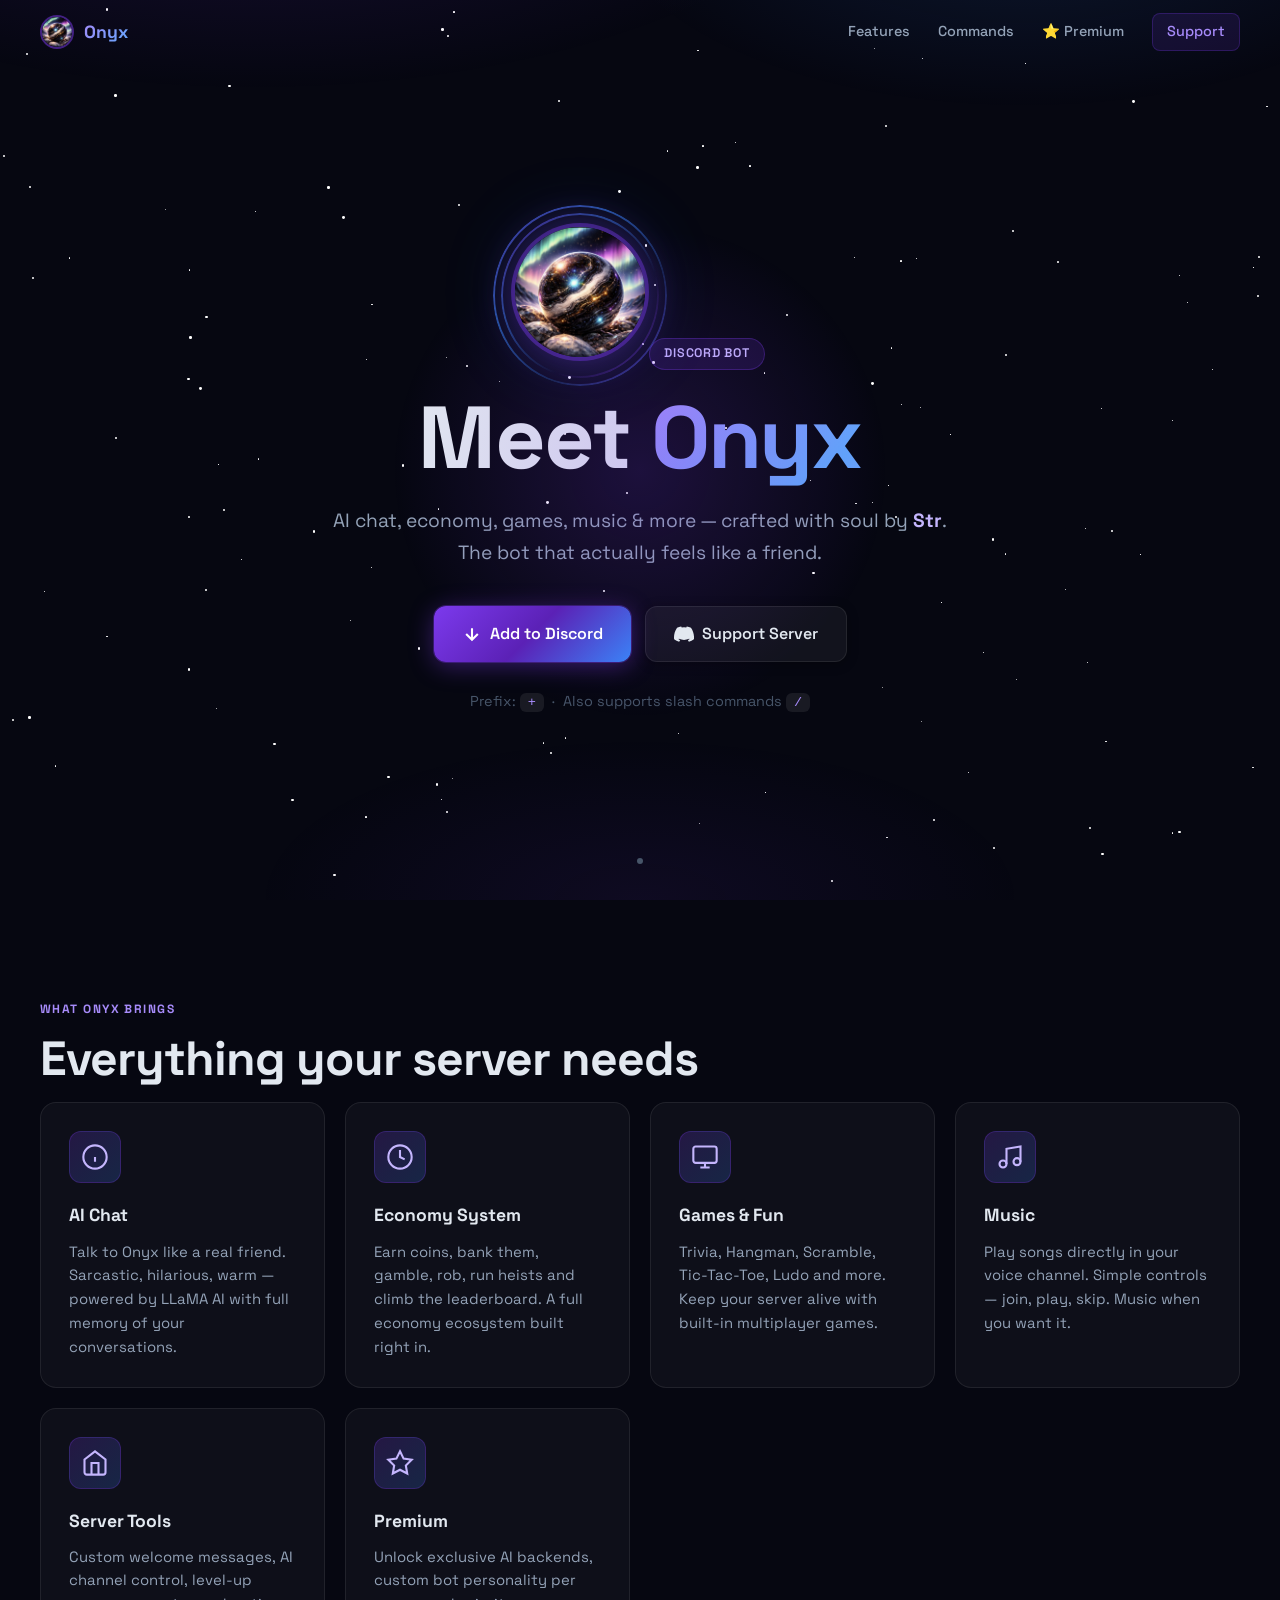
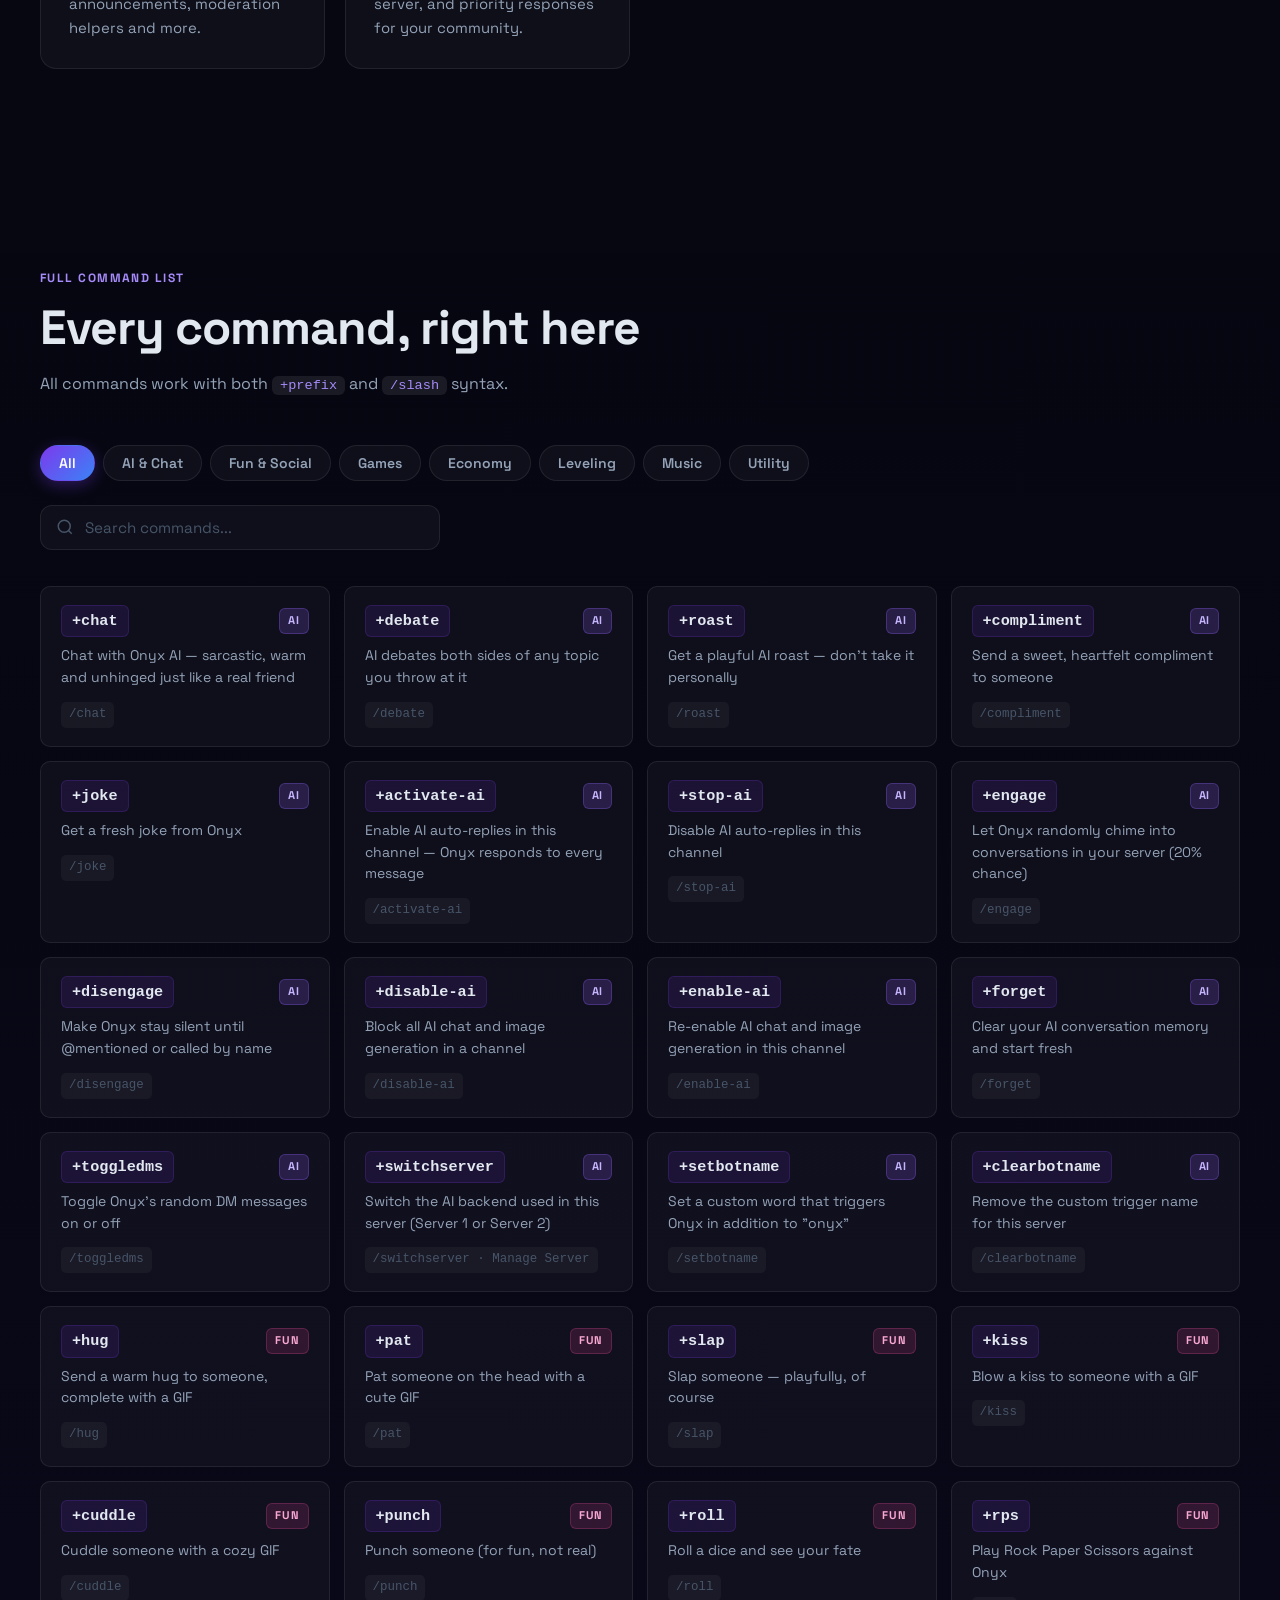
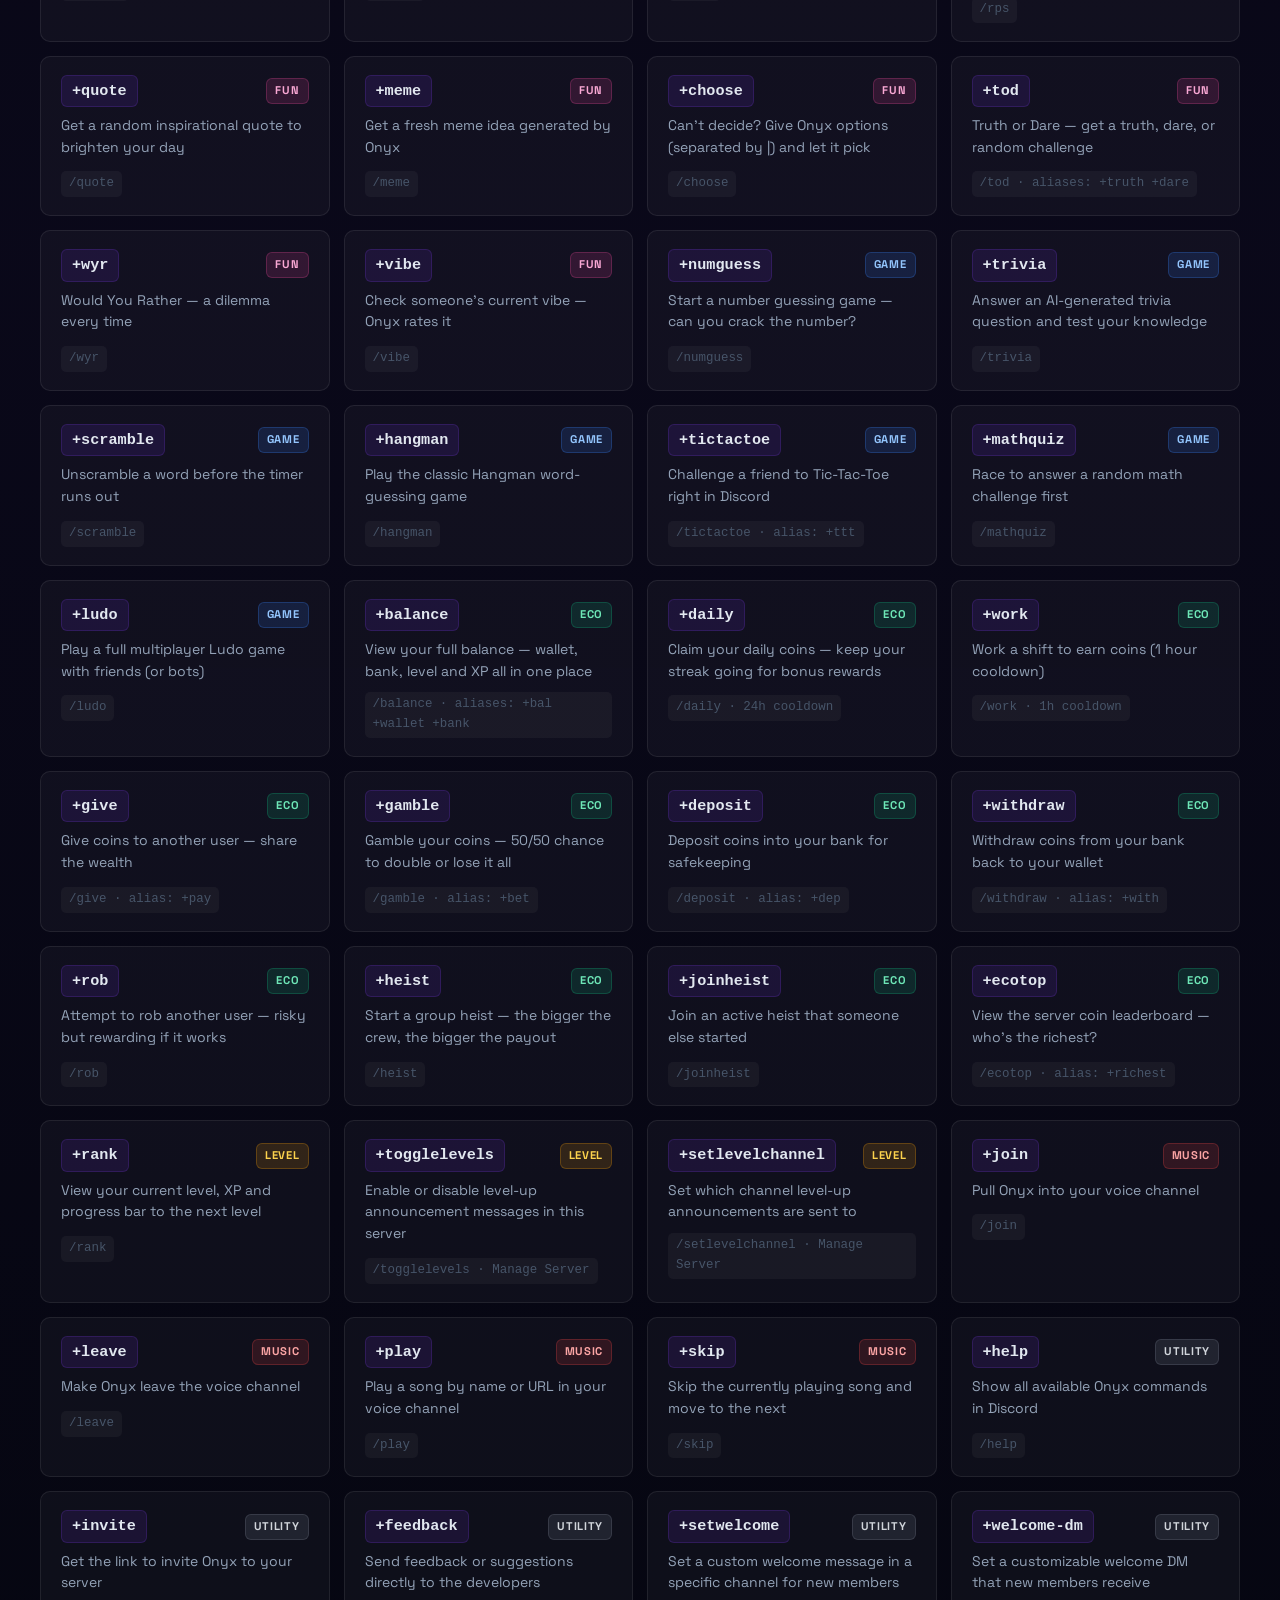
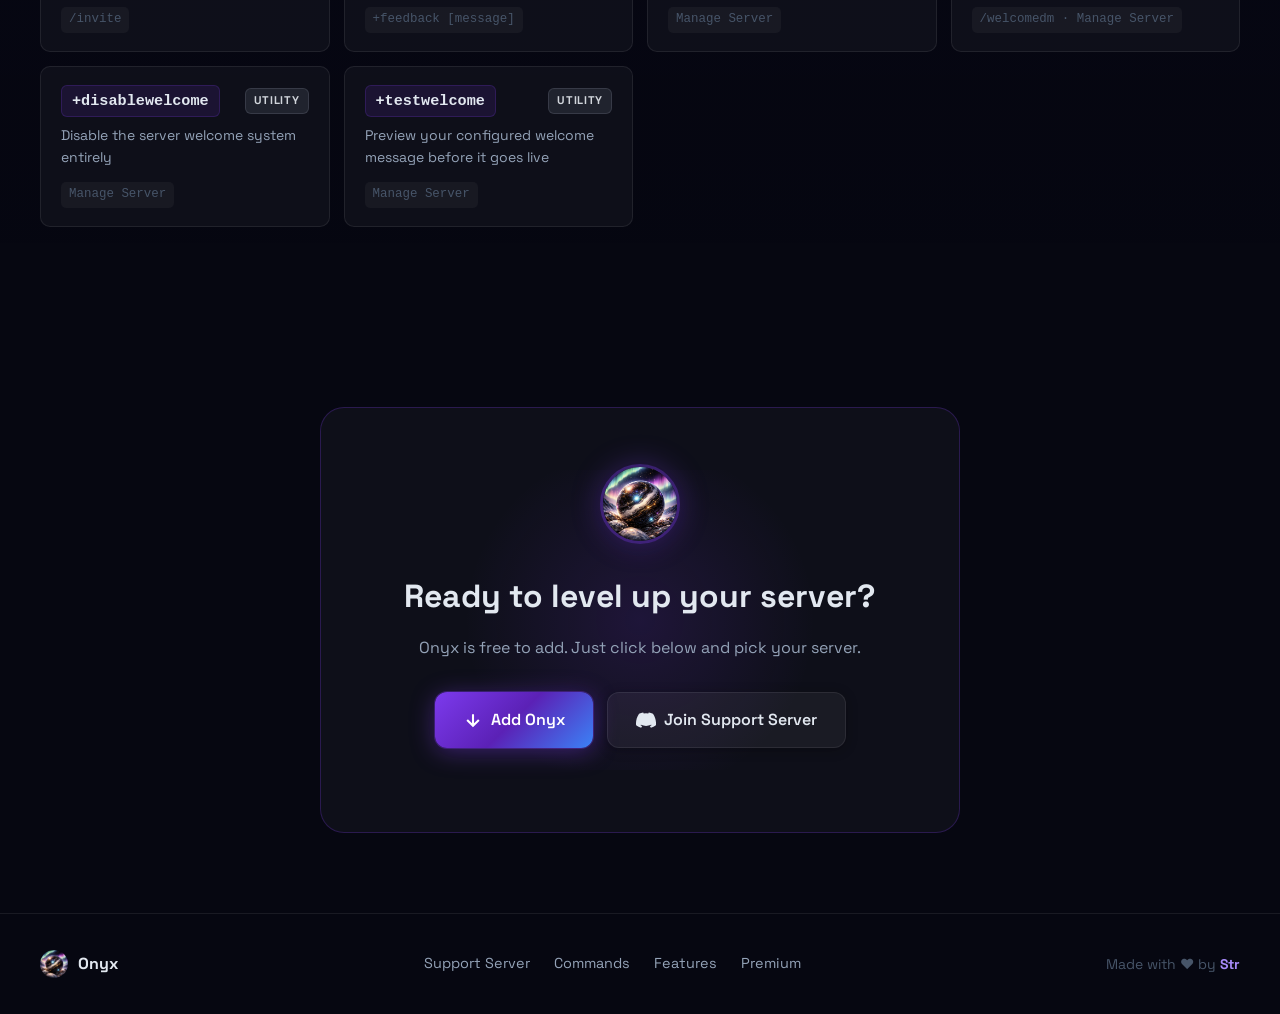
==== index.html @ 786765e7 "Add files via upload" ====
<!DOCTYPE html>
<html lang="en">
<head>
  <meta charset="UTF-8" />
  <meta name="viewport" content="width=device-width, initial-scale=1.0" />
  <title>Onyx — Discord Bot</title>
  <meta name="description" content="Onyx is a powerful Discord bot with AI chat, economy, games, music, and more. Made by Str." />
  <link rel="icon" type="image/jpeg" href="onyx.jpg" />
  <link rel="preconnect" href="https://fonts.googleapis.com" />
  <link rel="preconnect" href="https://fonts.gstatic.com" crossorigin />
  <link href="https://fonts.googleapis.com/css2?family=Inter:wght@300;400;500;600;700;800;900&family=Space+Grotesk:wght@400;500;600;700&display=swap" rel="stylesheet" />
  <link rel="stylesheet" href="style.css" />
</head>
<body>

  <!-- Stars background -->
  <div class="stars" id="stars"></div>
  <div class="aurora"></div>

  <!-- NAV -->
  <nav class="nav" id="nav">
    <div class="nav-inner">
      <div class="nav-logo">
        <img src="onyx.jpg" alt="Onyx" class="nav-pfp" />
        <span class="nav-name">Onyx</span>
      </div>
      <div class="nav-links">
        <a href="#features">Features</a>
        <a href="#commands">Commands</a>
        <a href="premium.html" class="nav-premium">⭐ Premium</a>
        <a href="https://discord.gg/CFJPDqkGHe" target="_blank" class="nav-support">Support</a>
      </div>
    </div>
  </nav>

  <!-- HERO -->
  <section class="hero">
    <div class="hero-content">
      <div class="hero-glow"></div>
      <div class="pfp-wrapper" id="pfpWrapper">
        <div class="pfp-ring"></div>
        <div class="pfp-ring pfp-ring-2"></div>
        <img src="onyx.jpg" alt="Onyx Bot" class="hero-pfp" id="heroPfp" />
      </div>
      <div class="badge">Discord Bot</div>
      <h1 class="hero-title">
        Meet <span class="gradient-text">Onyx</span>
      </h1>
      <p class="hero-sub">
        AI chat, economy, games, music & more — crafted with soul by <strong>Str</strong>.<br />
        The bot that actually feels like a friend.
      </p>
      <div class="hero-btns">
        <a href="https://discord.com/api/oauth2/authorize?client_id=1495346071822405663&permissions=277025770560&scope=bot%20applications.commands"
           target="_blank" class="btn btn-primary" id="inviteBtn">
          <svg width="20" height="20" viewBox="0 0 24 24" fill="none" stroke="currentColor" stroke-width="2.5"><path d="M12 5v14M5 12l7 7 7-7"/></svg>
          Add to Discord
        </a>
        <a href="https://discord.gg/CFJPDqkGHe" target="_blank" class="btn btn-secondary">
          <svg width="20" height="20" viewBox="0 0 24 24" fill="currentColor"><path d="M20.317 4.37a19.791 19.791 0 0 0-4.885-1.515.074.074 0 0 0-.079.037c-.21.375-.444.864-.608 1.25a18.27 18.27 0 0 0-5.487 0 12.64 12.64 0 0 0-.617-1.25.077.077 0 0 0-.079-.037A19.736 19.736 0 0 0 3.677 4.37a.07.07 0 0 0-.032.027C.533 9.046-.32 13.58.099 18.057c.004.048.027.095.057.127a19.9 19.9 0 0 0 5.993 3.03.078.078 0 0 0 .084-.028 14.09 14.09 0 0 0 1.226-1.994.076.076 0 0 0-.041-.106 13.107 13.107 0 0 1-1.872-.892.077.077 0 0 1-.008-.128 10.2 10.2 0 0 0 .372-.292.074.074 0 0 1 .077-.01c3.928 1.793 8.18 1.793 12.062 0a.074.074 0 0 1 .078.01c.12.098.246.198.373.292a.077.077 0 0 1-.006.127 12.299 12.299 0 0 1-1.873.892.077.077 0 0 0-.041.107c.36.698.772 1.362 1.225 1.993a.076.076 0 0 0 .084.028 19.839 19.839 0 0 0 6.002-3.03.077.077 0 0 0 .032-.054c.5-5.177-.838-9.674-3.549-13.66a.061.061 0 0 0-.031-.03z"/></svg>
          Support Server
        </a>
      </div>
      <div class="hero-prefix">Prefix: <code>+</code> &nbsp;·&nbsp; Also supports slash commands <code>/</code></div>
    </div>
    <div class="scroll-hint">
      <div class="scroll-dot"></div>
    </div>
  </section>

  <!-- FEATURES -->
  <section class="section features" id="features">
    <div class="container">
      <div class="section-label">What Onyx brings</div>
      <h2 class="section-title">Everything your server needs</h2>
      <div class="features-grid">
        <div class="feature-card" data-delay="0">
          <div class="feature-icon">
            <svg width="28" height="28" viewBox="0 0 24 24" fill="none" stroke="currentColor" stroke-width="1.8"><path d="M12 2a10 10 0 1 0 0 20 10 10 0 0 0 0-20z"/><path d="M12 16v-4M12 8h.01"/></svg>
          </div>
          <h3>AI Chat</h3>
          <p>Talk to Onyx like a real friend. Sarcastic, hilarious, warm — powered by LLaMA AI with full memory of your conversations.</p>
        </div>
        <div class="feature-card" data-delay="100">
          <div class="feature-icon">
            <svg width="28" height="28" viewBox="0 0 24 24" fill="none" stroke="currentColor" stroke-width="1.8"><circle cx="12" cy="12" r="10"/><path d="M12 6v6l4 2"/></svg>
          </div>
          <h3>Economy System</h3>
          <p>Earn coins, bank them, gamble, rob, run heists and climb the leaderboard. A full economy ecosystem built right in.</p>
        </div>
        <div class="feature-card" data-delay="200">
          <div class="feature-icon">
            <svg width="28" height="28" viewBox="0 0 24 24" fill="none" stroke="currentColor" stroke-width="1.8"><rect x="2" y="3" width="20" height="14" rx="2"/><path d="M8 21h8M12 17v4"/></svg>
          </div>
          <h3>Games & Fun</h3>
          <p>Trivia, Hangman, Scramble, Tic-Tac-Toe, Ludo and more. Keep your server alive with built-in multiplayer games.</p>
        </div>
        <div class="feature-card" data-delay="300">
          <div class="feature-icon">
            <svg width="28" height="28" viewBox="0 0 24 24" fill="none" stroke="currentColor" stroke-width="1.8"><path d="M9 18V5l12-2v13"/><circle cx="6" cy="18" r="3"/><circle cx="18" cy="16" r="3"/></svg>
          </div>
          <h3>Music</h3>
          <p>Play songs directly in your voice channel. Simple controls — join, play, skip. Music when you want it.</p>
        </div>
        <div class="feature-card" data-delay="400">
          <div class="feature-icon">
            <svg width="28" height="28" viewBox="0 0 24 24" fill="none" stroke="currentColor" stroke-width="1.8"><path d="M3 9l9-7 9 7v11a2 2 0 0 1-2 2H5a2 2 0 0 1-2-2z"/><polyline points="9,22 9,12 15,12 15,22"/></svg>
          </div>
          <h3>Server Tools</h3>
          <p>Custom welcome messages, AI channel control, level-up announcements, moderation helpers and more.</p>
        </div>
        <div class="feature-card" data-delay="500">
          <div class="feature-icon">
            <svg width="28" height="28" viewBox="0 0 24 24" fill="none" stroke="currentColor" stroke-width="1.8"><polygon points="12,2 15.09,8.26 22,9.27 17,14.14 18.18,21.02 12,17.77 5.82,21.02 7,14.14 2,9.27 8.91,8.26"/></svg>
          </div>
          <h3>Premium</h3>
          <p>Unlock exclusive AI backends, custom bot personality per server, and priority responses for your community.</p>
        </div>
      </div>
    </div>
  </section>

  <!-- COMMANDS -->
  <section class="section commands-section" id="commands">
    <div class="container">
      <div class="section-label">Full command list</div>
      <h2 class="section-title">Every command, right here</h2>
      <p class="section-sub">All commands work with both <code>+prefix</code> and <code>/slash</code> syntax.</p>

      <div class="cmd-tabs" id="cmdTabs">
        <button class="cmd-tab active" data-cat="all">All</button>
        <button class="cmd-tab" data-cat="ai">AI & Chat</button>
        <button class="cmd-tab" data-cat="fun">Fun & Social</button>
        <button class="cmd-tab" data-cat="games">Games</button>
        <button class="cmd-tab" data-cat="economy">Economy</button>
        <button class="cmd-tab" data-cat="leveling">Leveling</button>
        <button class="cmd-tab" data-cat="music">Music</button>
        <button class="cmd-tab" data-cat="utility">Utility</button>
      </div>

      <div class="cmd-search-wrap">
        <svg class="search-icon" width="18" height="18" viewBox="0 0 24 24" fill="none" stroke="currentColor" stroke-width="2"><circle cx="11" cy="11" r="8"/><path d="m21 21-4.35-4.35"/></svg>
        <input type="text" class="cmd-search" id="cmdSearch" placeholder="Search commands..." />
      </div>

      <div class="cmd-grid" id="cmdGrid">
        <!-- AI & Chat -->
        <div class="cmd-card" data-cat="ai">
          <div class="cmd-header">
            <span class="cmd-name">+chat</span>
            <span class="cmd-badge ai">AI</span>
          </div>
          <p class="cmd-desc">Chat with Onyx AI — sarcastic, warm and unhinged just like a real friend</p>
          <div class="cmd-alias">/chat</div>
        </div>
        <div class="cmd-card" data-cat="ai">
          <div class="cmd-header">
            <span class="cmd-name">+debate</span>
            <span class="cmd-badge ai">AI</span>
          </div>
          <p class="cmd-desc">AI debates both sides of any topic you throw at it</p>
          <div class="cmd-alias">/debate</div>
        </div>
        <div class="cmd-card" data-cat="ai">
          <div class="cmd-header">
            <span class="cmd-name">+roast</span>
            <span class="cmd-badge ai">AI</span>
          </div>
          <p class="cmd-desc">Get a playful AI roast — don't take it personally</p>
          <div class="cmd-alias">/roast</div>
        </div>
        <div class="cmd-card" data-cat="ai">
          <div class="cmd-header">
            <span class="cmd-name">+compliment</span>
            <span class="cmd-badge ai">AI</span>
          </div>
          <p class="cmd-desc">Send a sweet, heartfelt compliment to someone</p>
          <div class="cmd-alias">/compliment</div>
        </div>
        <div class="cmd-card" data-cat="ai">
          <div class="cmd-header">
            <span class="cmd-name">+joke</span>
            <span class="cmd-badge ai">AI</span>
          </div>
          <p class="cmd-desc">Get a fresh joke from Onyx</p>
          <div class="cmd-alias">/joke</div>
        </div>
        <div class="cmd-card" data-cat="ai">
          <div class="cmd-header">
            <span class="cmd-name">+activate-ai</span>
            <span class="cmd-badge ai">AI</span>
          </div>
          <p class="cmd-desc">Enable AI auto-replies in this channel — Onyx responds to every message</p>
          <div class="cmd-alias">/activate-ai</div>
        </div>
        <div class="cmd-card" data-cat="ai">
          <div class="cmd-header">
            <span class="cmd-name">+stop-ai</span>
            <span class="cmd-badge ai">AI</span>
          </div>
          <p class="cmd-desc">Disable AI auto-replies in this channel</p>
          <div class="cmd-alias">/stop-ai</div>
        </div>
        <div class="cmd-card" data-cat="ai">
          <div class="cmd-header">
            <span class="cmd-name">+engage</span>
            <span class="cmd-badge ai">AI</span>
          </div>
          <p class="cmd-desc">Let Onyx randomly chime into conversations in your server (20% chance)</p>
          <div class="cmd-alias">/engage</div>
        </div>
        <div class="cmd-card" data-cat="ai">
          <div class="cmd-header">
            <span class="cmd-name">+disengage</span>
            <span class="cmd-badge ai">AI</span>
          </div>
          <p class="cmd-desc">Make Onyx stay silent until @mentioned or called by name</p>
          <div class="cmd-alias">/disengage</div>
        </div>
        <div class="cmd-card" data-cat="ai">
          <div class="cmd-header">
            <span class="cmd-name">+disable-ai</span>
            <span class="cmd-badge ai">AI</span>
          </div>
          <p class="cmd-desc">Block all AI chat and image generation in a channel</p>
          <div class="cmd-alias">/disable-ai</div>
        </div>
        <div class="cmd-card" data-cat="ai">
          <div class="cmd-header">
            <span class="cmd-name">+enable-ai</span>
            <span class="cmd-badge ai">AI</span>
          </div>
          <p class="cmd-desc">Re-enable AI chat and image generation in this channel</p>
          <div class="cmd-alias">/enable-ai</div>
        </div>
        <div class="cmd-card" data-cat="ai">
          <div class="cmd-header">
            <span class="cmd-name">+forget</span>
            <span class="cmd-badge ai">AI</span>
          </div>
          <p class="cmd-desc">Clear your AI conversation memory and start fresh</p>
          <div class="cmd-alias">/forget</div>
        </div>
        <div class="cmd-card" data-cat="ai">
          <div class="cmd-header">
            <span class="cmd-name">+toggledms</span>
            <span class="cmd-badge ai">AI</span>
          </div>
          <p class="cmd-desc">Toggle Onyx's random DM messages on or off</p>
          <div class="cmd-alias">/toggledms</div>
        </div>
        <div class="cmd-card" data-cat="ai">
          <div class="cmd-header">
            <span class="cmd-name">+switchserver</span>
            <span class="cmd-badge ai">AI</span>
          </div>
          <p class="cmd-desc">Switch the AI backend used in this server (Server 1 or Server 2)</p>
          <div class="cmd-alias">/switchserver · Manage Server</div>
        </div>
        <div class="cmd-card" data-cat="ai">
          <div class="cmd-header">
            <span class="cmd-name">+setbotname</span>
            <span class="cmd-badge ai">AI</span>
          </div>
          <p class="cmd-desc">Set a custom word that triggers Onyx in addition to "onyx"</p>
          <div class="cmd-alias">/setbotname</div>
        </div>
        <div class="cmd-card" data-cat="ai">
          <div class="cmd-header">
            <span class="cmd-name">+clearbotname</span>
            <span class="cmd-badge ai">AI</span>
          </div>
          <p class="cmd-desc">Remove the custom trigger name for this server</p>
          <div class="cmd-alias">/clearbotname</div>
        </div>

        <!-- Fun & Social -->
        <div class="cmd-card" data-cat="fun">
          <div class="cmd-header">
            <span class="cmd-name">+hug</span>
            <span class="cmd-badge fun">Fun</span>
          </div>
          <p class="cmd-desc">Send a warm hug to someone, complete with a GIF</p>
          <div class="cmd-alias">/hug</div>
        </div>
        <div class="cmd-card" data-cat="fun">
          <div class="cmd-header">
            <span class="cmd-name">+pat</span>
            <span class="cmd-badge fun">Fun</span>
          </div>
          <p class="cmd-desc">Pat someone on the head with a cute GIF</p>
          <div class="cmd-alias">/pat</div>
        </div>
        <div class="cmd-card" data-cat="fun">
          <div class="cmd-header">
            <span class="cmd-name">+slap</span>
            <span class="cmd-badge fun">Fun</span>
          </div>
          <p class="cmd-desc">Slap someone — playfully, of course</p>
          <div class="cmd-alias">/slap</div>
        </div>
        <div class="cmd-card" data-cat="fun">
          <div class="cmd-header">
            <span class="cmd-name">+kiss</span>
            <span class="cmd-badge fun">Fun</span>
          </div>
          <p class="cmd-desc">Blow a kiss to someone with a GIF</p>
          <div class="cmd-alias">/kiss</div>
        </div>
        <div class="cmd-card" data-cat="fun">
          <div class="cmd-header">
            <span class="cmd-name">+cuddle</span>
            <span class="cmd-badge fun">Fun</span>
          </div>
          <p class="cmd-desc">Cuddle someone with a cozy GIF</p>
          <div class="cmd-alias">/cuddle</div>
        </div>
        <div class="cmd-card" data-cat="fun">
          <div class="cmd-header">
            <span class="cmd-name">+punch</span>
            <span class="cmd-badge fun">Fun</span>
          </div>
          <p class="cmd-desc">Punch someone (for fun, not real)</p>
          <div class="cmd-alias">/punch</div>
        </div>
        <div class="cmd-card" data-cat="fun">
          <div class="cmd-header">
            <span class="cmd-name">+roll</span>
            <span class="cmd-badge fun">Fun</span>
          </div>
          <p class="cmd-desc">Roll a dice and see your fate</p>
          <div class="cmd-alias">/roll</div>
        </div>
        <div class="cmd-card" data-cat="fun">
          <div class="cmd-header">
            <span class="cmd-name">+rps</span>
            <span class="cmd-badge fun">Fun</span>
          </div>
          <p class="cmd-desc">Play Rock Paper Scissors against Onyx</p>
          <div class="cmd-alias">/rps</div>
        </div>
        <div class="cmd-card" data-cat="fun">
          <div class="cmd-header">
            <span class="cmd-name">+quote</span>
            <span class="cmd-badge fun">Fun</span>
          </div>
          <p class="cmd-desc">Get a random inspirational quote to brighten your day</p>
          <div class="cmd-alias">/quote</div>
        </div>
        <div class="cmd-card" data-cat="fun">
          <div class="cmd-header">
            <span class="cmd-name">+meme</span>
            <span class="cmd-badge fun">Fun</span>
          </div>
          <p class="cmd-desc">Get a fresh meme idea generated by Onyx</p>
          <div class="cmd-alias">/meme</div>
        </div>
        <div class="cmd-card" data-cat="fun">
          <div class="cmd-header">
            <span class="cmd-name">+choose</span>
            <span class="cmd-badge fun">Fun</span>
          </div>
          <p class="cmd-desc">Can't decide? Give Onyx options (separated by |) and let it pick</p>
          <div class="cmd-alias">/choose</div>
        </div>
        <div class="cmd-card" data-cat="fun">
          <div class="cmd-header">
            <span class="cmd-name">+tod</span>
            <span class="cmd-badge fun">Fun</span>
          </div>
          <p class="cmd-desc">Truth or Dare — get a truth, dare, or random challenge</p>
          <div class="cmd-alias">/tod · aliases: +truth +dare</div>
        </div>
        <div class="cmd-card" data-cat="fun">
          <div class="cmd-header">
            <span class="cmd-name">+wyr</span>
            <span class="cmd-badge fun">Fun</span>
          </div>
          <p class="cmd-desc">Would You Rather — a dilemma every time</p>
          <div class="cmd-alias">/wyr</div>
        </div>
        <div class="cmd-card" data-cat="fun">
          <div class="cmd-header">
            <span class="cmd-name">+vibe</span>
            <span class="cmd-badge fun">Fun</span>
          </div>
          <p class="cmd-desc">Check someone's current vibe — Onyx rates it</p>
          <div class="cmd-alias">/vibe</div>
        </div>

        <!-- Games -->
        <div class="cmd-card" data-cat="games">
          <div class="cmd-header">
            <span class="cmd-name">+numguess</span>
            <span class="cmd-badge games">Game</span>
          </div>
          <p class="cmd-desc">Start a number guessing game — can you crack the number?</p>
          <div class="cmd-alias">/numguess</div>
        </div>
        <div class="cmd-card" data-cat="games">
          <div class="cmd-header">
            <span class="cmd-name">+trivia</span>
            <span class="cmd-badge games">Game</span>
          </div>
          <p class="cmd-desc">Answer an AI-generated trivia question and test your knowledge</p>
          <div class="cmd-alias">/trivia</div>
        </div>
        <div class="cmd-card" data-cat="games">
          <div class="cmd-header">
            <span class="cmd-name">+scramble</span>
            <span class="cmd-badge games">Game</span>
          </div>
          <p class="cmd-desc">Unscramble a word before the timer runs out</p>
          <div class="cmd-alias">/scramble</div>
        </div>
        <div class="cmd-card" data-cat="games">
          <div class="cmd-header">
            <span class="cmd-name">+hangman</span>
            <span class="cmd-badge games">Game</span>
          </div>
          <p class="cmd-desc">Play the classic Hangman word-guessing game</p>
          <div class="cmd-alias">/hangman</div>
        </div>
        <div class="cmd-card" data-cat="games">
          <div class="cmd-header">
            <span class="cmd-name">+tictactoe</span>
            <span class="cmd-badge games">Game</span>
          </div>
          <p class="cmd-desc">Challenge a friend to Tic-Tac-Toe right in Discord</p>
          <div class="cmd-alias">/tictactoe · alias: +ttt</div>
        </div>
        <div class="cmd-card" data-cat="games">
          <div class="cmd-header">
            <span class="cmd-name">+mathquiz</span>
            <span class="cmd-badge games">Game</span>
          </div>
          <p class="cmd-desc">Race to answer a random math challenge first</p>
          <div class="cmd-alias">/mathquiz</div>
        </div>
        <div class="cmd-card" data-cat="games">
          <div class="cmd-header">
            <span class="cmd-name">+ludo</span>
            <span class="cmd-badge games">Game</span>
          </div>
          <p class="cmd-desc">Play a full multiplayer Ludo game with friends (or bots)</p>
          <div class="cmd-alias">/ludo</div>
        </div>

        <!-- Economy -->
        <div class="cmd-card" data-cat="economy">
          <div class="cmd-header">
            <span class="cmd-name">+balance</span>
            <span class="cmd-badge eco">Eco</span>
          </div>
          <p class="cmd-desc">View your full balance — wallet, bank, level and XP all in one place</p>
          <div class="cmd-alias">/balance · aliases: +bal +wallet +bank</div>
        </div>
        <div class="cmd-card" data-cat="economy">
          <div class="cmd-header">
            <span class="cmd-name">+daily</span>
            <span class="cmd-badge eco">Eco</span>
          </div>
          <p class="cmd-desc">Claim your daily coins — keep your streak going for bonus rewards</p>
          <div class="cmd-alias">/daily · 24h cooldown</div>
        </div>
        <div class="cmd-card" data-cat="economy">
          <div class="cmd-header">
            <span class="cmd-name">+work</span>
            <span class="cmd-badge eco">Eco</span>
          </div>
          <p class="cmd-desc">Work a shift to earn coins (1 hour cooldown)</p>
          <div class="cmd-alias">/work · 1h cooldown</div>
        </div>
        <div class="cmd-card" data-cat="economy">
          <div class="cmd-header">
            <span class="cmd-name">+give</span>
            <span class="cmd-badge eco">Eco</span>
          </div>
          <p class="cmd-desc">Give coins to another user — share the wealth</p>
          <div class="cmd-alias">/give · alias: +pay</div>
        </div>
        <div class="cmd-card" data-cat="economy">
          <div class="cmd-header">
            <span class="cmd-name">+gamble</span>
            <span class="cmd-badge eco">Eco</span>
          </div>
          <p class="cmd-desc">Gamble your coins — 50/50 chance to double or lose it all</p>
          <div class="cmd-alias">/gamble · alias: +bet</div>
        </div>
        <div class="cmd-card" data-cat="economy">
          <div class="cmd-header">
            <span class="cmd-name">+deposit</span>
            <span class="cmd-badge eco">Eco</span>
          </div>
          <p class="cmd-desc">Deposit coins into your bank for safekeeping</p>
          <div class="cmd-alias">/deposit · alias: +dep</div>
        </div>
        <div class="cmd-card" data-cat="economy">
          <div class="cmd-header">
            <span class="cmd-name">+withdraw</span>
            <span class="cmd-badge eco">Eco</span>
          </div>
          <p class="cmd-desc">Withdraw coins from your bank back to your wallet</p>
          <div class="cmd-alias">/withdraw · alias: +with</div>
        </div>
        <div class="cmd-card" data-cat="economy">
          <div class="cmd-header">
            <span class="cmd-name">+rob</span>
            <span class="cmd-badge eco">Eco</span>
          </div>
          <p class="cmd-desc">Attempt to rob another user — risky but rewarding if it works</p>
          <div class="cmd-alias">/rob</div>
        </div>
        <div class="cmd-card" data-cat="economy">
          <div class="cmd-header">
            <span class="cmd-name">+heist</span>
            <span class="cmd-badge eco">Eco</span>
          </div>
          <p class="cmd-desc">Start a group heist — the bigger the crew, the bigger the payout</p>
          <div class="cmd-alias">/heist</div>
        </div>
        <div class="cmd-card" data-cat="economy">
          <div class="cmd-header">
            <span class="cmd-name">+joinheist</span>
            <span class="cmd-badge eco">Eco</span>
          </div>
          <p class="cmd-desc">Join an active heist that someone else started</p>
          <div class="cmd-alias">/joinheist</div>
        </div>
        <div class="cmd-card" data-cat="economy">
          <div class="cmd-header">
            <span class="cmd-name">+ecotop</span>
            <span class="cmd-badge eco">Eco</span>
          </div>
          <p class="cmd-desc">View the server coin leaderboard — who's the richest?</p>
          <div class="cmd-alias">/ecotop · alias: +richest</div>
        </div>

        <!-- Leveling -->
        <div class="cmd-card" data-cat="leveling">
          <div class="cmd-header">
            <span class="cmd-name">+rank</span>
            <span class="cmd-badge lvl">Level</span>
          </div>
          <p class="cmd-desc">View your current level, XP and progress bar to the next level</p>
          <div class="cmd-alias">/rank</div>
        </div>
        <div class="cmd-card" data-cat="leveling">
          <div class="cmd-header">
            <span class="cmd-name">+togglelevels</span>
            <span class="cmd-badge lvl">Level</span>
          </div>
          <p class="cmd-desc">Enable or disable level-up announcement messages in this server</p>
          <div class="cmd-alias">/togglelevels · Manage Server</div>
        </div>
        <div class="cmd-card" data-cat="leveling">
          <div class="cmd-header">
            <span class="cmd-name">+setlevelchannel</span>
            <span class="cmd-badge lvl">Level</span>
          </div>
          <p class="cmd-desc">Set which channel level-up announcements are sent to</p>
          <div class="cmd-alias">/setlevelchannel · Manage Server</div>
        </div>

        <!-- Music -->
        <div class="cmd-card" data-cat="music">
          <div class="cmd-header">
            <span class="cmd-name">+join</span>
            <span class="cmd-badge music">Music</span>
          </div>
          <p class="cmd-desc">Pull Onyx into your voice channel</p>
          <div class="cmd-alias">/join</div>
        </div>
        <div class="cmd-card" data-cat="music">
          <div class="cmd-header">
            <span class="cmd-name">+leave</span>
            <span class="cmd-badge music">Music</span>
          </div>
          <p class="cmd-desc">Make Onyx leave the voice channel</p>
          <div class="cmd-alias">/leave</div>
        </div>
        <div class="cmd-card" data-cat="music">
          <div class="cmd-header">
            <span class="cmd-name">+play</span>
            <span class="cmd-badge music">Music</span>
          </div>
          <p class="cmd-desc">Play a song by name or URL in your voice channel</p>
          <div class="cmd-alias">/play</div>
        </div>
        <div class="cmd-card" data-cat="music">
          <div class="cmd-header">
            <span class="cmd-name">+skip</span>
            <span class="cmd-badge music">Music</span>
          </div>
          <p class="cmd-desc">Skip the currently playing song and move to the next</p>
          <div class="cmd-alias">/skip</div>
        </div>

        <!-- Utility -->
        <div class="cmd-card" data-cat="utility">
          <div class="cmd-header">
            <span class="cmd-name">+help</span>
            <span class="cmd-badge util">Utility</span>
          </div>
          <p class="cmd-desc">Show all available Onyx commands in Discord</p>
          <div class="cmd-alias">/help</div>
        </div>
        <div class="cmd-card" data-cat="utility">
          <div class="cmd-header">
            <span class="cmd-name">+invite</span>
            <span class="cmd-badge util">Utility</span>
          </div>
          <p class="cmd-desc">Get the link to invite Onyx to your server</p>
          <div class="cmd-alias">/invite</div>
        </div>
        <div class="cmd-card" data-cat="utility">
          <div class="cmd-header">
            <span class="cmd-name">+feedback</span>
            <span class="cmd-badge util">Utility</span>
          </div>
          <p class="cmd-desc">Send feedback or suggestions directly to the developers</p>
          <div class="cmd-alias">+feedback [message]</div>
        </div>
        <div class="cmd-card" data-cat="utility">
          <div class="cmd-header">
            <span class="cmd-name">+setwelcome</span>
            <span class="cmd-badge util">Utility</span>
          </div>
          <p class="cmd-desc">Set a custom welcome message in a specific channel for new members</p>
          <div class="cmd-alias">Manage Server</div>
        </div>
        <div class="cmd-card" data-cat="utility">
          <div class="cmd-header">
            <span class="cmd-name">+welcome-dm</span>
            <span class="cmd-badge util">Utility</span>
          </div>
          <p class="cmd-desc">Set a customizable welcome DM that new members receive</p>
          <div class="cmd-alias">/welcomedm · Manage Server</div>
        </div>
        <div class="cmd-card" data-cat="utility">
          <div class="cmd-header">
            <span class="cmd-name">+disablewelcome</span>
            <span class="cmd-badge util">Utility</span>
          </div>
          <p class="cmd-desc">Disable the server welcome system entirely</p>
          <div class="cmd-alias">Manage Server</div>
        </div>
        <div class="cmd-card" data-cat="utility">
          <div class="cmd-header">
            <span class="cmd-name">+testwelcome</span>
            <span class="cmd-badge util">Utility</span>
          </div>
          <p class="cmd-desc">Preview your configured welcome message before it goes live</p>
          <div class="cmd-alias">Manage Server</div>
        </div>
      </div>

      <div class="no-results" id="noResults" style="display:none;">
        No commands match your search.
      </div>
    </div>
  </section>

  <!-- CTA -->
  <section class="section cta-section">
    <div class="container">
      <div class="cta-card">
        <div class="cta-glow"></div>
        <img src="onyx.jpg" alt="Onyx" class="cta-pfp" />
        <h2>Ready to level up your server?</h2>
        <p>Onyx is free to add. Just click below and pick your server.</p>
        <div class="hero-btns">
          <a href="https://discord.com/api/oauth2/authorize?client_id=1495346071822405663&permissions=277025770560&scope=bot%20applications.commands"
             target="_blank" class="btn btn-primary">
            <svg width="20" height="20" viewBox="0 0 24 24" fill="none" stroke="currentColor" stroke-width="2.5"><path d="M12 5v14M5 12l7 7 7-7"/></svg>
            Add Onyx
          </a>
          <a href="https://discord.gg/CFJPDqkGHe" target="_blank" class="btn btn-secondary">
            <svg width="20" height="20" viewBox="0 0 24 24" fill="currentColor"><path d="M20.317 4.37a19.791 19.791 0 0 0-4.885-1.515.074.074 0 0 0-.079.037c-.21.375-.444.864-.608 1.25a18.27 18.27 0 0 0-5.487 0 12.64 12.64 0 0 0-.617-1.25.077.077 0 0 0-.079-.037A19.736 19.736 0 0 0 3.677 4.37a.07.07 0 0 0-.032.027C.533 9.046-.32 13.58.099 18.057c.004.048.027.095.057.127a19.9 19.9 0 0 0 5.993 3.03.078.078 0 0 0 .084-.028 14.09 14.09 0 0 0 1.226-1.994.076.076 0 0 0-.041-.106 13.107 13.107 0 0 1-1.872-.892.077.077 0 0 1-.008-.128 10.2 10.2 0 0 0 .372-.292.074.074 0 0 1 .077-.01c3.928 1.793 8.18 1.793 12.062 0a.074.074 0 0 1 .078.01c.12.098.246.198.373.292a.077.077 0 0 1-.006.127 12.299 12.299 0 0 1-1.873.892.077.077 0 0 0-.041.107c.36.698.772 1.362 1.225 1.993a.076.076 0 0 0 .084.028 19.839 19.839 0 0 0 6.002-3.03.077.077 0 0 0 .032-.054c.5-5.177-.838-9.674-3.549-13.66a.061.061 0 0 0-.031-.03z"/></svg>
            Join Support Server
          </a>
        </div>
      </div>
    </div>
  </section>

  <!-- FOOTER -->
  <footer class="footer">
    <div class="container">
      <div class="footer-inner">
        <div class="footer-logo">
          <img src="onyx.jpg" alt="Onyx" class="footer-pfp" />
          <span>Onyx</span>
        </div>
        <div class="footer-links">
          <a href="https://discord.gg/CFJPDqkGHe" target="_blank">Support Server</a>
          <a href="#commands">Commands</a>
          <a href="#features">Features</a>
          <a href="premium.html">Premium</a>
        </div>
        <div class="footer-copy">Made with ❤️ by <strong>Str</strong></div>
      </div>
    </div>
  </footer>

  <script src="script.js"></script>
</body>
</html>
---- style.css ----
/* ── Reset & Base ─────────────────────────────────────────── */
*, *::before, *::after { box-sizing: border-box; margin: 0; padding: 0; }

:root {
  --bg: #060711;
  --surface: rgba(255,255,255,0.035);
  --surface-hover: rgba(255,255,255,0.06);
  --border: rgba(255,255,255,0.08);
  --border-hover: rgba(139,92,246,0.5);
  --purple: #7c3aed;
  --purple-light: #a78bfa;
  --blue: #3b82f6;
  --blue-light: #60a5fa;
  --text: #e2e8f0;
  --text-muted: #94a3b8;
  --text-dim: #475569;
  --radius: 16px;
  --radius-sm: 10px;
  --font: 'Space Grotesk', 'Inter', sans-serif;
}

html { scroll-behavior: smooth; }

body {
  font-family: var(--font);
  background: var(--bg);
  color: var(--text);
  min-height: 100vh;
  overflow-x: hidden;
  line-height: 1.6;
}

/* ── Stars ────────────────────────────────────────────────── */
.stars {
  position: fixed;
  inset: 0;
  pointer-events: none;
  z-index: 0;
  overflow: hidden;
}
.star {
  position: absolute;
  border-radius: 50%;
  background: white;
  animation: twinkle var(--dur, 3s) ease-in-out infinite var(--delay, 0s);
}
@keyframes twinkle {
  0%, 100% { opacity: var(--min-op, 0.1); transform: scale(1); }
  50% { opacity: var(--max-op, 0.8); transform: scale(1.2); }
}

/* ── Aurora ───────────────────────────────────────────────── */
.aurora {
  position: fixed;
  inset: 0;
  pointer-events: none;
  z-index: 0;
  background:
    radial-gradient(ellipse 80% 50% at 20% -20%, rgba(124,58,237,0.18) 0%, transparent 60%),
    radial-gradient(ellipse 60% 40% at 80% -10%, rgba(59,130,246,0.14) 0%, transparent 55%),
    radial-gradient(ellipse 50% 30% at 50% 100%, rgba(124,58,237,0.08) 0%, transparent 60%);
  animation: auroraShift 12s ease-in-out infinite alternate;
}
@keyframes auroraShift {
  0%   { opacity: 0.7; transform: scale(1) rotate(0deg); }
  100% { opacity: 1;   transform: scale(1.05) rotate(1deg); }
}

/* ── Nav ──────────────────────────────────────────────────── */
.nav {
  position: fixed;
  top: 0; left: 0; right: 0;
  z-index: 100;
  padding: 0 24px;
  transition: background 0.3s, backdrop-filter 0.3s, border-color 0.3s;
  border-bottom: 1px solid transparent;
}
.nav.scrolled {
  background: rgba(6,7,17,0.85);
  backdrop-filter: blur(20px);
  -webkit-backdrop-filter: blur(20px);
  border-color: var(--border);
}
.nav-inner {
  max-width: 1200px;
  margin: 0 auto;
  display: flex;
  align-items: center;
  justify-content: space-between;
  height: 64px;
}
.nav-logo {
  display: flex;
  align-items: center;
  gap: 10px;
  text-decoration: none;
  color: var(--text);
}
.nav-pfp {
  width: 34px; height: 34px;
  border-radius: 50%;
  object-fit: cover;
  border: 2px solid rgba(124,58,237,0.5);
}
.nav-name {
  font-weight: 700;
  font-size: 1.1rem;
  background: linear-gradient(135deg, #a78bfa, #60a5fa);
  -webkit-background-clip: text;
  -webkit-text-fill-color: transparent;
  background-clip: text;
}
.nav-links {
  display: flex;
  align-items: center;
  gap: 28px;
}
.nav-links a {
  color: var(--text-muted);
  text-decoration: none;
  font-size: 0.9rem;
  font-weight: 500;
  transition: color 0.2s;
}
.nav-links a:hover { color: var(--text); }
.nav-support {
  color: #a78bfa !important;
  background: rgba(124,58,237,0.12);
  padding: 6px 14px;
  border-radius: 8px;
  border: 1px solid rgba(124,58,237,0.25);
  transition: background 0.2s, border-color 0.2s !important;
}
.nav-support:hover {
  background: rgba(124,58,237,0.22) !important;
  border-color: rgba(124,58,237,0.5) !important;
  color: #c4b5fd !important;
}

/* ── Hero ─────────────────────────────────────────────────── */
.hero {
  position: relative;
  z-index: 1;
  min-height: 100vh;
  display: flex;
  flex-direction: column;
  align-items: center;
  justify-content: center;
  text-align: center;
  padding: 120px 24px 80px;
}
.hero-content { position: relative; max-width: 720px; }
.hero-glow {
  position: absolute;
  top: 50%; left: 50%;
  transform: translate(-50%, -50%);
  width: 500px; height: 500px;
  background: radial-gradient(circle, rgba(124,58,237,0.2) 0%, transparent 70%);
  pointer-events: none;
  animation: glowPulse 4s ease-in-out infinite;
}
@keyframes glowPulse {
  0%, 100% { transform: translate(-50%, -50%) scale(1); opacity: 0.6; }
  50% { transform: translate(-50%, -50%) scale(1.15); opacity: 1; }
}

/* PFP */
.pfp-wrapper {
  position: relative;
  display: inline-block;
  margin-bottom: 28px;
}
.hero-pfp {
  width: 130px; height: 130px;
  border-radius: 50%;
  object-fit: cover;
  position: relative;
  z-index: 2;
  box-shadow:
    0 0 0 4px rgba(124,58,237,0.4),
    0 0 40px rgba(124,58,237,0.4),
    0 0 80px rgba(59,130,246,0.2);
  animation: pfpFloat 6s ease-in-out infinite;
  transition: transform 0.3s;
}
.hero-pfp:hover { transform: scale(1.06); }
@keyframes pfpFloat {
  0%, 100% { transform: translateY(0px); }
  50% { transform: translateY(-8px); }
}
.pfp-ring {
  position: absolute;
  inset: -14px;
  border-radius: 50%;
  border: 2px solid transparent;
  background: linear-gradient(135deg, rgba(124,58,237,0.5), rgba(59,130,246,0.5), transparent, rgba(124,58,237,0.5)) border-box;
  -webkit-mask: linear-gradient(#fff 0 0) padding-box, linear-gradient(#fff 0 0);
  -webkit-mask-composite: destination-out;
  mask-composite: exclude;
  animation: ringRotate 6s linear infinite;
}
.pfp-ring-2 {
  inset: -22px;
  border-color: rgba(59,130,246,0.2);
  animation-direction: reverse;
  animation-duration: 10s;
}
@keyframes ringRotate { to { transform: rotate(360deg); } }

/* Badge */
.badge {
  display: inline-flex;
  align-items: center;
  gap: 6px;
  padding: 5px 14px;
  border-radius: 999px;
  background: rgba(124,58,237,0.15);
  border: 1px solid rgba(124,58,237,0.3);
  color: #c4b5fd;
  font-size: 0.78rem;
  font-weight: 600;
  letter-spacing: 0.06em;
  text-transform: uppercase;
  margin-bottom: 18px;
}

.hero-title {
  font-size: clamp(3rem, 8vw, 5.5rem);
  font-weight: 900;
  line-height: 1.05;
  letter-spacing: -0.02em;
  margin-bottom: 20px;
}
.gradient-text {
  background: linear-gradient(135deg, #a78bfa 0%, #60a5fa 50%, #a78bfa 100%);
  background-size: 200%;
  -webkit-background-clip: text;
  -webkit-text-fill-color: transparent;
  background-clip: text;
  animation: shimmer 4s linear infinite;
}
@keyframes shimmer { to { background-position: 200% center; } }

.hero-sub {
  font-size: clamp(1rem, 2.5vw, 1.2rem);
  color: var(--text-muted);
  line-height: 1.7;
  margin-bottom: 36px;
  font-weight: 400;
}
.hero-sub strong { color: #c4b5fd; }

/* Buttons */
.hero-btns {
  display: flex;
  gap: 14px;
  justify-content: center;
  flex-wrap: wrap;
  margin-bottom: 28px;
}
.btn {
  display: inline-flex;
  align-items: center;
  gap: 8px;
  padding: 14px 28px;
  border-radius: 12px;
  font-family: var(--font);
  font-size: 1rem;
  font-weight: 600;
  text-decoration: none;
  cursor: pointer;
  transition: transform 0.2s, box-shadow 0.2s, background 0.2s;
  position: relative;
  overflow: hidden;
}
.btn::before {
  content: '';
  position: absolute;
  inset: 0;
  background: rgba(255,255,255,0.08);
  opacity: 0;
  transition: opacity 0.2s;
}
.btn:hover::before { opacity: 1; }
.btn:hover { transform: translateY(-2px); }
.btn:active { transform: translateY(0); }

.btn-primary {
  background: linear-gradient(135deg, var(--purple) 0%, #5b21b6 50%, var(--blue) 100%);
  color: white;
  box-shadow: 0 4px 24px rgba(124,58,237,0.4), 0 0 0 1px rgba(124,58,237,0.3);
}
.btn-primary:hover {
  box-shadow: 0 8px 32px rgba(124,58,237,0.6), 0 0 0 1px rgba(124,58,237,0.5);
}
.btn-secondary {
  background: rgba(255,255,255,0.05);
  color: var(--text);
  border: 1px solid var(--border);
  box-shadow: 0 2px 12px rgba(0,0,0,0.3);
}
.btn-secondary:hover {
  border-color: rgba(124,58,237,0.4);
  background: rgba(124,58,237,0.1);
}

.hero-prefix {
  color: var(--text-dim);
  font-size: 0.9rem;
}
.hero-prefix code {
  background: rgba(255,255,255,0.08);
  padding: 2px 8px;
  border-radius: 6px;
  color: #a78bfa;
  font-family: 'Courier New', monospace;
  font-size: 0.85rem;
}

/* Scroll hint */
.scroll-hint {
  position: absolute;
  bottom: 36px;
  left: 50%;
  transform: translateX(-50%);
}
.scroll-dot {
  width: 6px; height: 6px;
  background: var(--text-dim);
  border-radius: 50%;
  animation: scrollBounce 2s ease-in-out infinite;
  margin: 0 auto;
}
@keyframes scrollBounce {
  0%, 100% { transform: translateY(0); opacity: 0.4; }
  50% { transform: translateY(10px); opacity: 0.9; }
}

/* ── Sections ─────────────────────────────────────────────── */
.section {
  position: relative;
  z-index: 1;
  padding: 100px 24px;
}
.container {
  max-width: 1200px;
  margin: 0 auto;
}
.section-label {
  text-transform: uppercase;
  letter-spacing: 0.12em;
  font-size: 0.75rem;
  font-weight: 700;
  color: #a78bfa;
  margin-bottom: 12px;
}
.section-title {
  font-size: clamp(2rem, 5vw, 3rem);
  font-weight: 800;
  letter-spacing: -0.02em;
  margin-bottom: 16px;
  line-height: 1.15;
}
.section-sub {
  color: var(--text-muted);
  font-size: 1rem;
  margin-bottom: 48px;
}
.section-sub code {
  background: rgba(255,255,255,0.08);
  padding: 2px 8px;
  border-radius: 6px;
  color: #a78bfa;
  font-family: 'Courier New', monospace;
  font-size: 0.85rem;
}

/* ── Features ─────────────────────────────────────────────── */
.features-grid {
  display: grid;
  grid-template-columns: repeat(auto-fit, minmax(280px, 1fr));
  gap: 20px;
}
.feature-card {
  background: var(--surface);
  border: 1px solid var(--border);
  border-radius: var(--radius);
  padding: 28px;
  transition: transform 0.3s, border-color 0.3s, box-shadow 0.3s;
  position: relative;
  overflow: hidden;
  opacity: 0;
  transform: translateY(24px);
}
.feature-card.visible {
  animation: fadeUp 0.5s ease forwards;
}
@keyframes fadeUp {
  to { opacity: 1; transform: translateY(0); }
}
.feature-card::before {
  content: '';
  position: absolute;
  inset: 0;
  background: linear-gradient(135deg, rgba(124,58,237,0.05) 0%, transparent 60%);
  opacity: 0;
  transition: opacity 0.3s;
}
.feature-card:hover::before { opacity: 1; }
.feature-card:hover {
  border-color: rgba(124,58,237,0.4);
  transform: translateY(-4px);
  box-shadow: 0 12px 40px rgba(124,58,237,0.15);
}
.feature-icon {
  width: 52px; height: 52px;
  border-radius: 12px;
  background: linear-gradient(135deg, rgba(124,58,237,0.2), rgba(59,130,246,0.2));
  border: 1px solid rgba(124,58,237,0.25);
  display: flex;
  align-items: center;
  justify-content: center;
  margin-bottom: 18px;
  color: #c4b5fd;
}
.feature-card h3 {
  font-size: 1.1rem;
  font-weight: 700;
  margin-bottom: 10px;
  color: var(--text);
}
.feature-card p {
  color: var(--text-muted);
  font-size: 0.93rem;
  line-height: 1.6;
}

/* ── Commands ─────────────────────────────────────────────── */
.commands-section {
  background: linear-gradient(to bottom, transparent, rgba(124,58,237,0.04), transparent);
}
.cmd-tabs {
  display: flex;
  flex-wrap: wrap;
  gap: 8px;
  margin-bottom: 24px;
}
.cmd-tab {
  padding: 8px 18px;
  border-radius: 999px;
  font-family: var(--font);
  font-size: 0.875rem;
  font-weight: 600;
  cursor: pointer;
  background: var(--surface);
  border: 1px solid var(--border);
  color: var(--text-muted);
  transition: all 0.2s;
}
.cmd-tab:hover {
  border-color: rgba(124,58,237,0.4);
  color: var(--text);
}
.cmd-tab.active {
  background: linear-gradient(135deg, var(--purple), var(--blue));
  border-color: transparent;
  color: white;
  box-shadow: 0 4px 16px rgba(124,58,237,0.35);
}
.cmd-search-wrap {
  position: relative;
  margin-bottom: 36px;
}
.search-icon {
  position: absolute;
  left: 16px;
  top: 50%;
  transform: translateY(-50%);
  color: var(--text-dim);
  pointer-events: none;
}
.cmd-search {
  width: 100%;
  max-width: 400px;
  padding: 12px 16px 12px 44px;
  background: var(--surface);
  border: 1px solid var(--border);
  border-radius: 12px;
  color: var(--text);
  font-family: var(--font);
  font-size: 0.95rem;
  outline: none;
  transition: border-color 0.2s, box-shadow 0.2s;
}
.cmd-search::placeholder { color: var(--text-dim); }
.cmd-search:focus {
  border-color: rgba(124,58,237,0.5);
  box-shadow: 0 0 0 3px rgba(124,58,237,0.12);
}
.cmd-grid {
  display: grid;
  grid-template-columns: repeat(auto-fill, minmax(260px, 1fr));
  gap: 14px;
}
.cmd-card {
  background: var(--surface);
  border: 1px solid var(--border);
  border-radius: var(--radius-sm);
  padding: 18px 20px;
  transition: all 0.2s;
  cursor: default;
}
.cmd-card:hover {
  border-color: var(--border-hover);
  background: var(--surface-hover);
  transform: translateY(-2px);
  box-shadow: 0 8px 24px rgba(124,58,237,0.12);
}
.cmd-card.hidden { display: none; }
.cmd-header {
  display: flex;
  align-items: center;
  justify-content: space-between;
  margin-bottom: 8px;
}
.cmd-name {
  font-size: 0.95rem;
  font-weight: 700;
  color: var(--text);
  font-family: 'Courier New', monospace;
  background: rgba(124,58,237,0.12);
  padding: 3px 10px;
  border-radius: 6px;
  border: 1px solid rgba(124,58,237,0.2);
}
.cmd-badge {
  font-size: 0.7rem;
  font-weight: 700;
  text-transform: uppercase;
  letter-spacing: 0.06em;
  padding: 3px 8px;
  border-radius: 6px;
}
.cmd-badge.ai    { background: rgba(139,92,246,0.2); color: #c4b5fd; border: 1px solid rgba(139,92,246,0.3); }
.cmd-badge.fun   { background: rgba(236,72,153,0.15); color: #f9a8d4; border: 1px solid rgba(236,72,153,0.25); }
.cmd-badge.games { background: rgba(59,130,246,0.15); color: #93c5fd; border: 1px solid rgba(59,130,246,0.25); }
.cmd-badge.eco   { background: rgba(16,185,129,0.15); color: #6ee7b7; border: 1px solid rgba(16,185,129,0.25); }
.cmd-badge.lvl   { background: rgba(245,158,11,0.15); color: #fcd34d; border: 1px solid rgba(245,158,11,0.25); }
.cmd-badge.music { background: rgba(239,68,68,0.15); color: #fca5a5; border: 1px solid rgba(239,68,68,0.25); }
.cmd-badge.util  { background: rgba(107,114,128,0.2); color: #d1d5db; border: 1px solid rgba(107,114,128,0.3); }

.cmd-desc {
  color: var(--text-muted);
  font-size: 0.875rem;
  line-height: 1.55;
  margin-bottom: 10px;
}
.cmd-alias {
  font-size: 0.78rem;
  color: var(--text-dim);
  font-family: 'Courier New', monospace;
  background: rgba(255,255,255,0.04);
  padding: 3px 8px;
  border-radius: 5px;
  display: inline-block;
}
.no-results {
  text-align: center;
  padding: 60px 20px;
  color: var(--text-dim);
  font-size: 1rem;
}

/* ── CTA ──────────────────────────────────────────────────── */
.cta-section { padding: 80px 24px; }
.cta-card {
  max-width: 640px;
  margin: 0 auto;
  background: var(--surface);
  border: 1px solid rgba(124,58,237,0.25);
  border-radius: 24px;
  padding: 56px 48px;
  text-align: center;
  position: relative;
  overflow: hidden;
}
.cta-glow {
  position: absolute;
  top: 50%; left: 50%;
  transform: translate(-50%, -50%);
  width: 400px; height: 300px;
  background: radial-gradient(circle, rgba(124,58,237,0.15) 0%, transparent 70%);
  pointer-events: none;
}
.cta-pfp {
  width: 80px; height: 80px;
  border-radius: 50%;
  object-fit: cover;
  border: 3px solid rgba(124,58,237,0.4);
  box-shadow: 0 0 30px rgba(124,58,237,0.3);
  margin-bottom: 20px;
  position: relative;
  z-index: 1;
}
.cta-card h2 {
  font-size: 2rem;
  font-weight: 800;
  margin-bottom: 12px;
  position: relative;
  z-index: 1;
}
.cta-card p {
  color: var(--text-muted);
  margin-bottom: 32px;
  position: relative;
  z-index: 1;
}

/* ── Footer ───────────────────────────────────────────────── */
.footer {
  position: relative;
  z-index: 1;
  border-top: 1px solid var(--border);
  padding: 36px 24px;
}
.footer-inner {
  max-width: 1200px;
  margin: 0 auto;
  display: flex;
  align-items: center;
  justify-content: space-between;
  flex-wrap: wrap;
  gap: 20px;
}
.footer-logo {
  display: flex;
  align-items: center;
  gap: 10px;
  font-weight: 700;
  font-size: 1rem;
  color: var(--text);
}
.footer-pfp {
  width: 28px; height: 28px;
  border-radius: 50%;
  object-fit: cover;
}
.footer-links {
  display: flex;
  gap: 24px;
}
.footer-links a {
  color: var(--text-muted);
  text-decoration: none;
  font-size: 0.9rem;
  transition: color 0.2s;
}
.footer-links a:hover { color: #a78bfa; }
.footer-copy {
  color: var(--text-dim);
  font-size: 0.875rem;
}
.footer-copy strong { color: #a78bfa; }

/* ── Responsive ───────────────────────────────────────────── */
@media (max-width: 700px) {
  .nav-links a:not(.nav-support) { display: none; }
  .hero-title { font-size: 2.6rem; }
  .section { padding: 70px 16px; }
  .cta-card { padding: 36px 24px; }
  .footer-inner { flex-direction: column; text-align: center; }
  .footer-links { justify-content: center; }
  .cmd-grid { grid-template-columns: 1fr; }
  .features-grid { grid-template-columns: 1fr; }
  .hero-btns { flex-direction: column; align-items: center; }
}
@media (max-width: 900px) {
  .features-grid { grid-template-columns: repeat(2, 1fr); }
}
@media (max-width: 600px) {
  .features-grid { grid-template-columns: 1fr; }
}
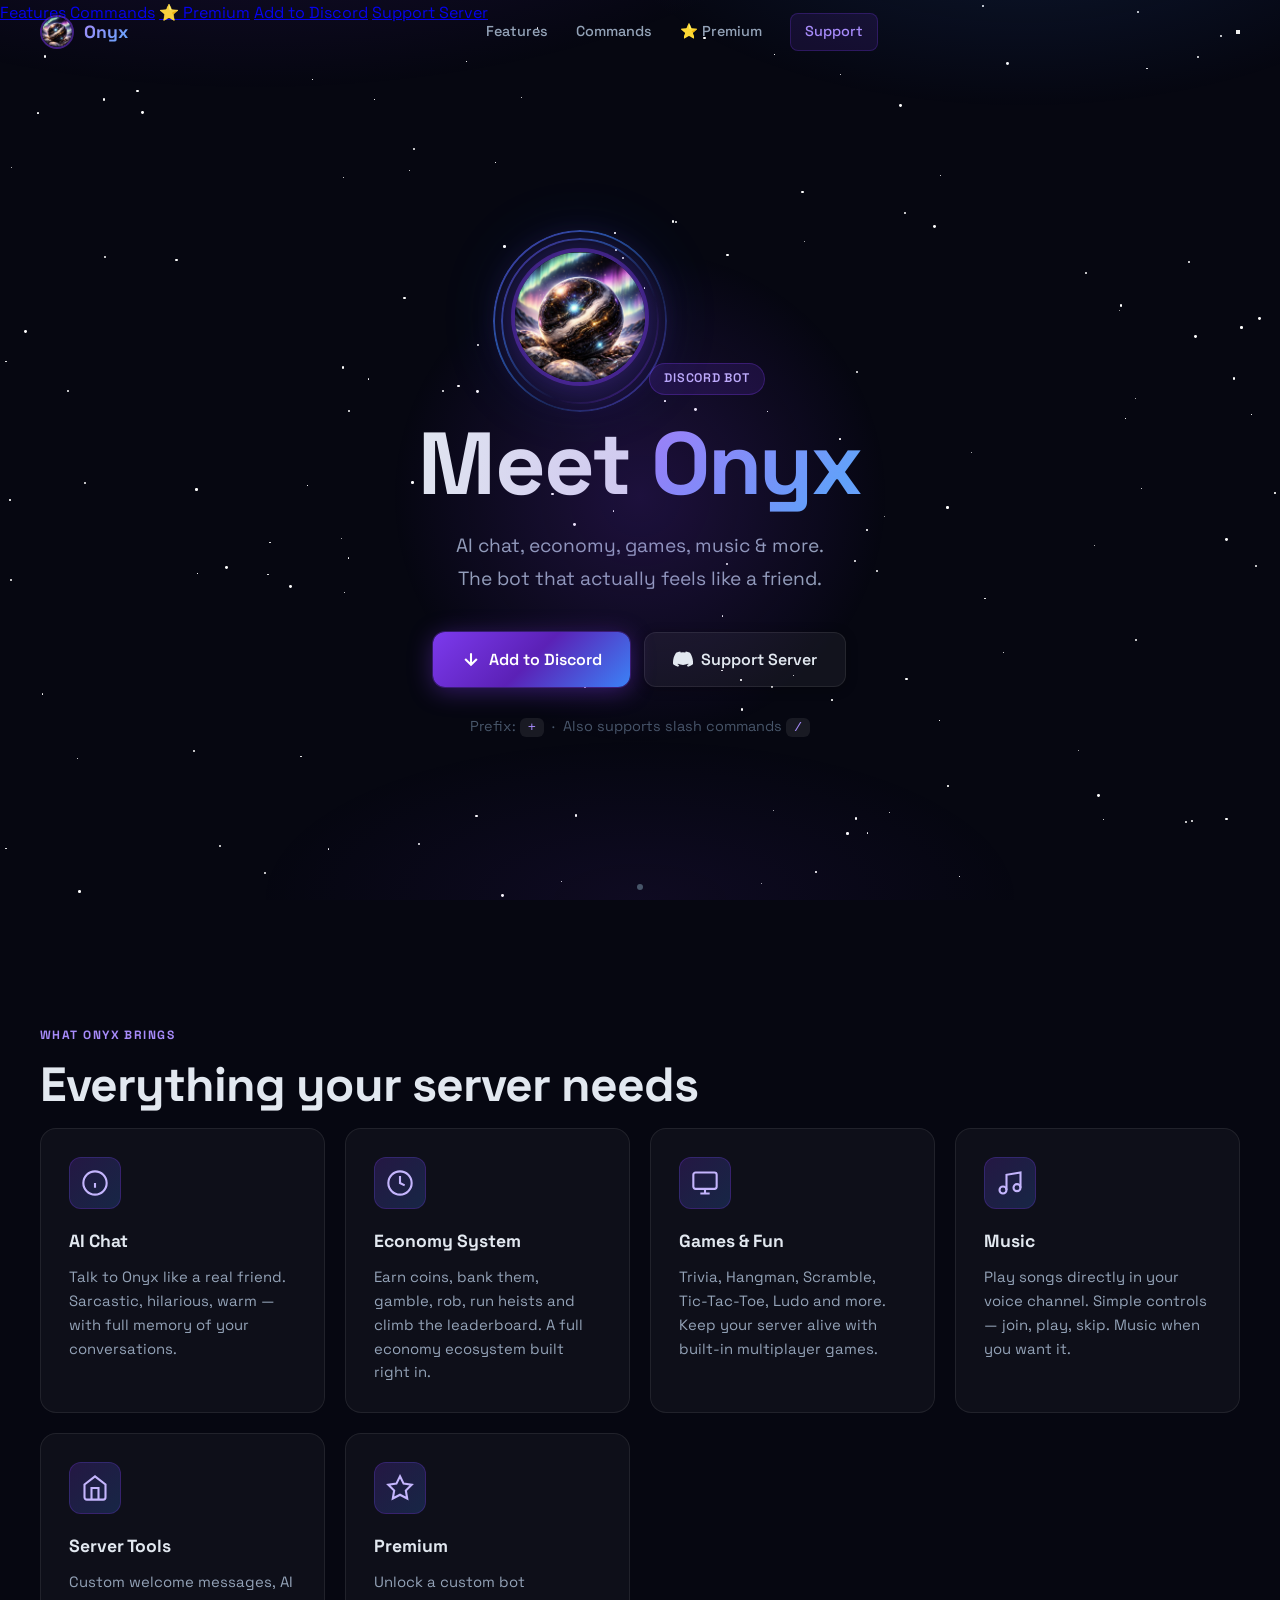
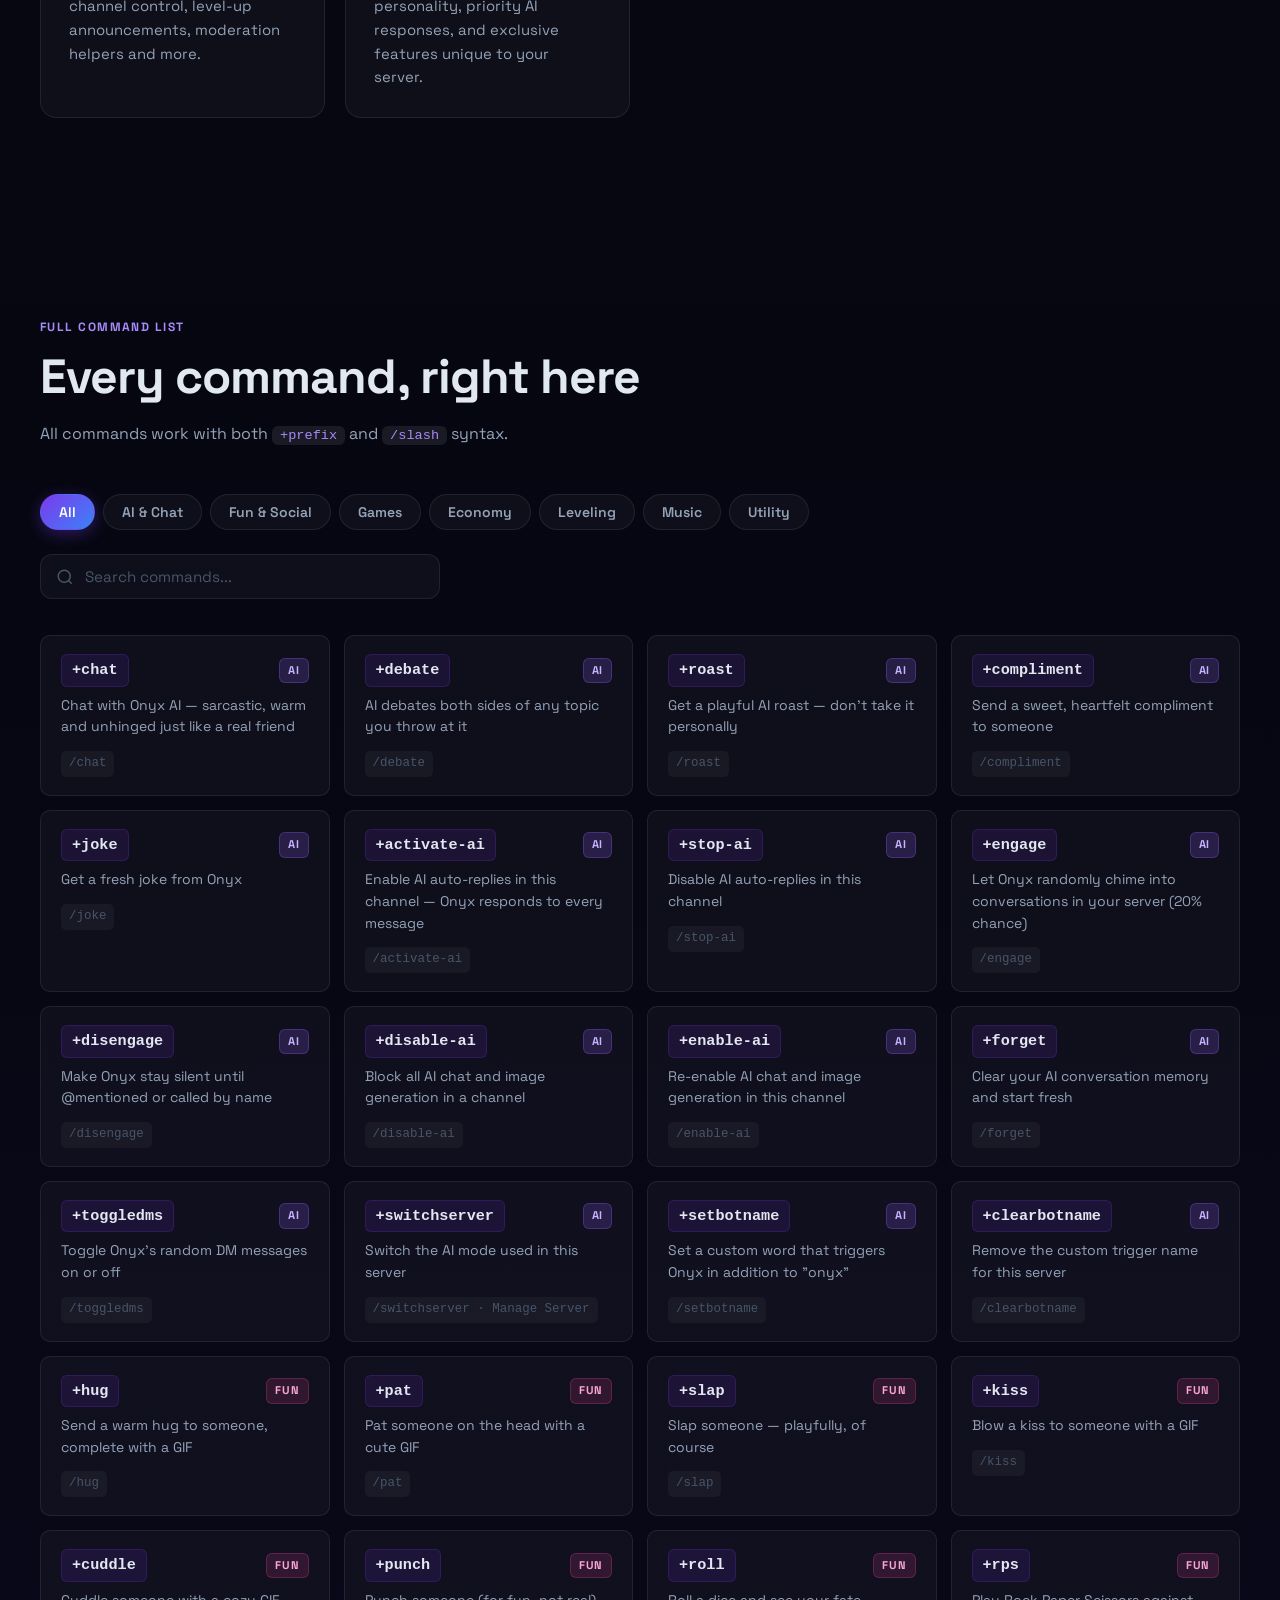
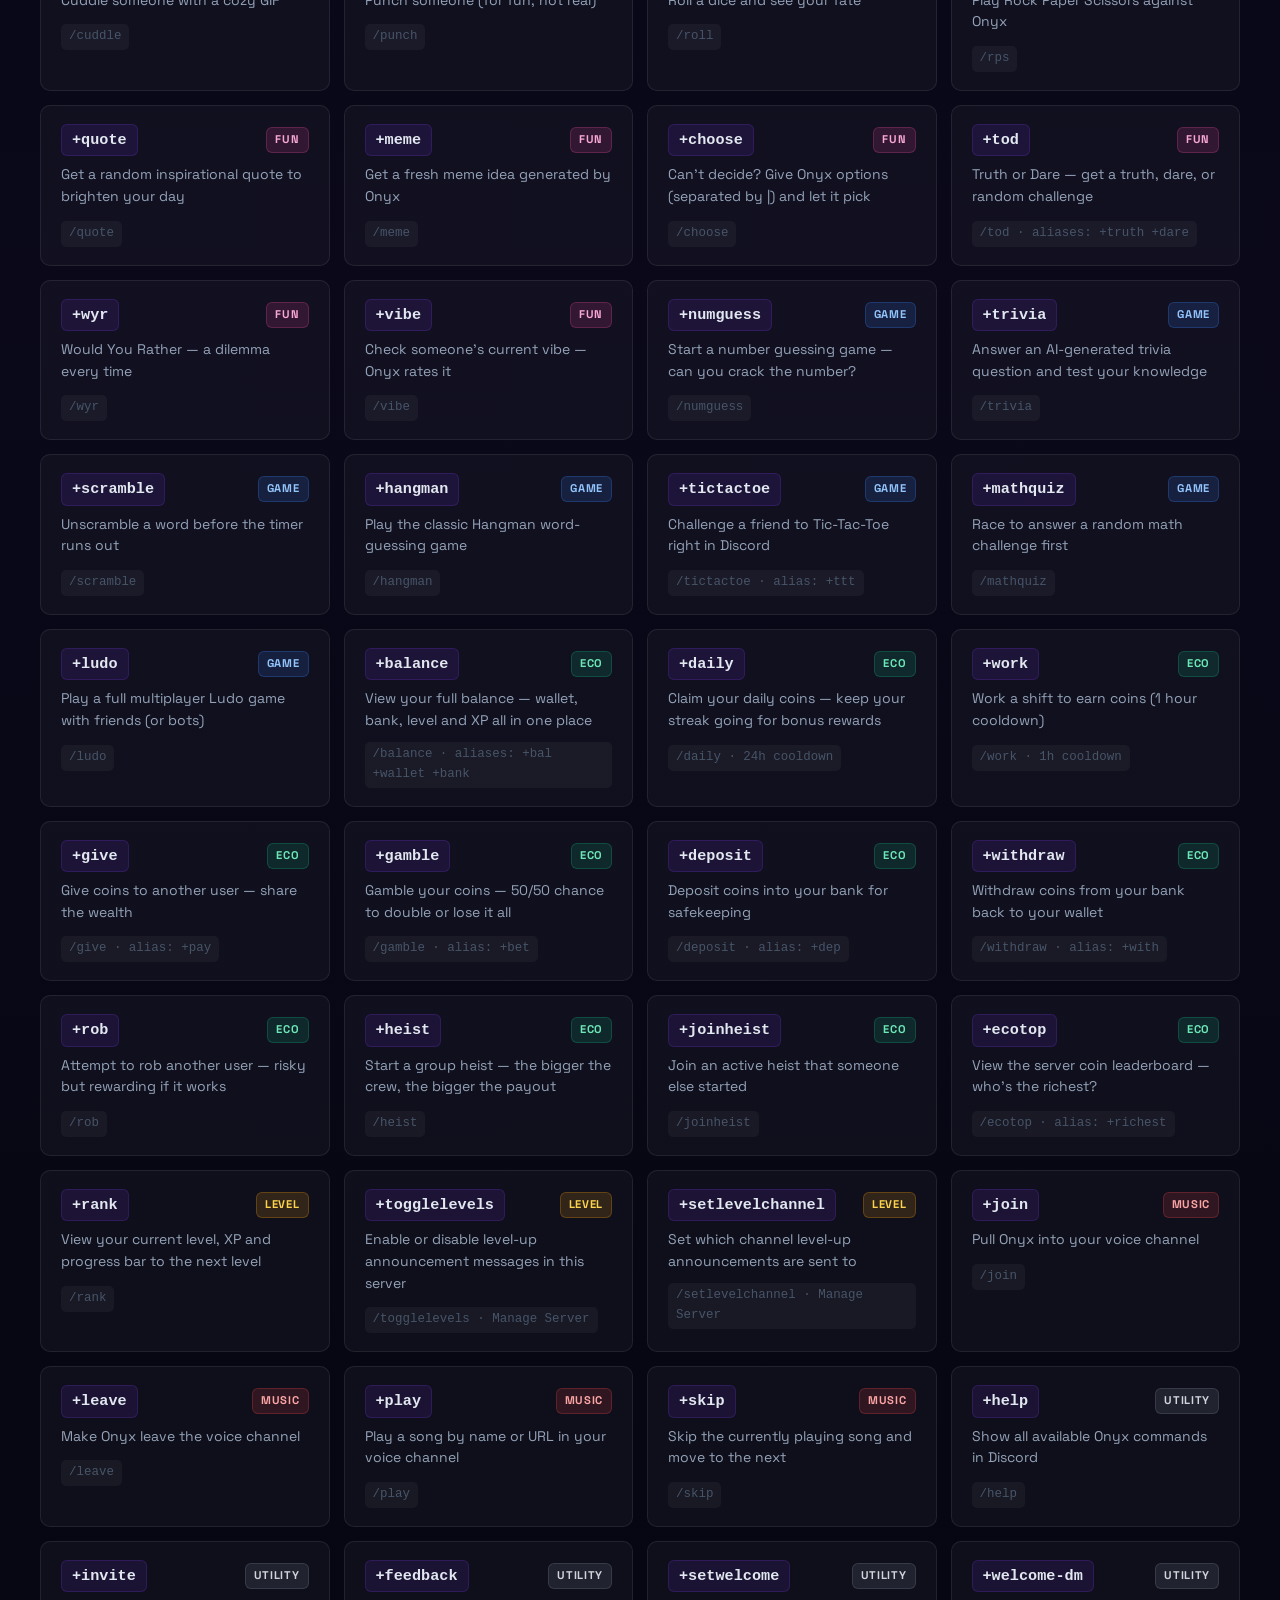
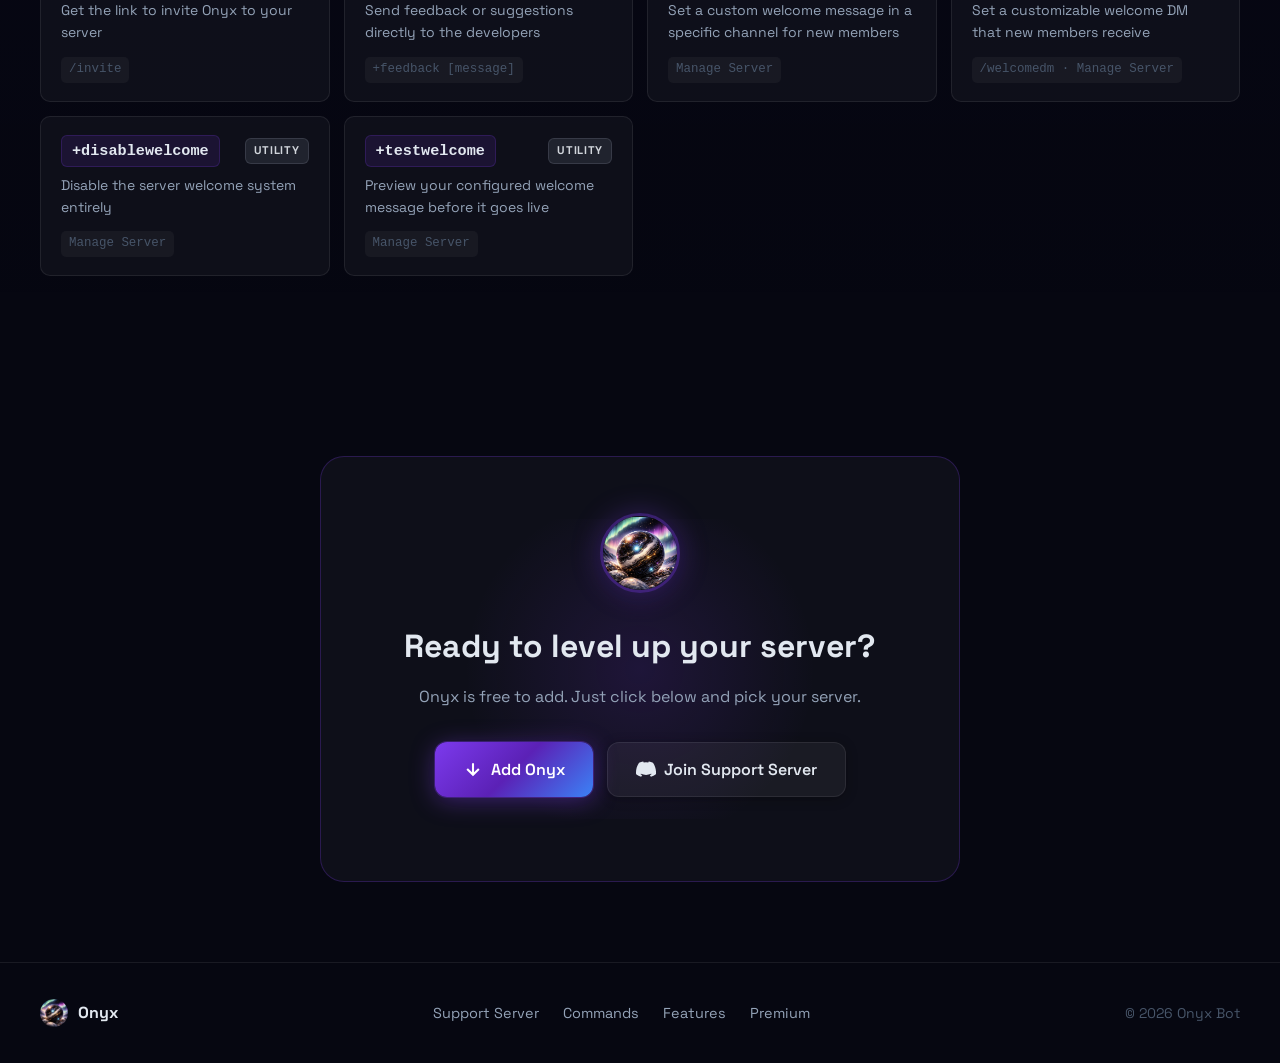
==== commit aa32372f: "Add files via upload" ====
--- a/index.html
+++ b/index.html
@@ -4,7 +4,25 @@
   <meta charset="UTF-8" />
   <meta name="viewport" content="width=device-width, initial-scale=1.0" />
   <title>Onyx — Discord Bot</title>
-  <meta name="description" content="Onyx is a powerful Discord bot with AI chat, economy, games, music, and more. Made by Str." />
+  <meta name="description" content="Onyx is a powerful Discord bot with AI chat, economy, games, music, and more." />
+
+  <!-- Open Graph / Discord embed -->
+  <meta property="og:type" content="website" />
+  <meta property="og:url" content="https://onyxai.site/" />
+  <meta property="og:title" content="Onyx — Discord Bot" />
+  <meta property="og:description" content="AI chat, economy, games, music & more. The bot that actually feels like a friend. Add Onyx to your server today!" />
+  <meta property="og:image" content="https://onyxai.site/onyx.jpg" />
+  <meta property="og:image:width" content="1200" />
+  <meta property="og:image:height" content="1200" />
+  <meta property="og:site_name" content="Onyx Bot" />
+
+  <!-- Discord sidebar color + Twitter card -->
+  <meta name="theme-color" content="#7c3aed" />
+  <meta name="twitter:card" content="summary_large_image" />
+  <meta name="twitter:title" content="Onyx — Discord Bot" />
+  <meta name="twitter:description" content="AI chat, economy, games, music & more. The bot that actually feels like a friend." />
+  <meta name="twitter:image" content="https://onyxai.site/onyx.jpg" />
+
   <link rel="icon" type="image/jpeg" href="onyx.jpg" />
   <link rel="preconnect" href="https://fonts.googleapis.com" />
   <link rel="preconnect" href="https://fonts.gstatic.com" crossorigin />
@@ -30,8 +48,19 @@
         <a href="premium.html" class="nav-premium">⭐ Premium</a>
         <a href="https://discord.gg/CFJPDqkGHe" target="_blank" class="nav-support">Support</a>
       </div>
+      <button class="hamburger" id="hamburger" aria-label="Menu">
+        <span></span><span></span><span></span>
+      </button>
     </div>
   </nav>
+  <!-- Mobile menu -->
+  <div class="mobile-menu" id="mobileMenu">
+    <a href="#features" class="mobile-link">Features</a>
+    <a href="#commands" class="mobile-link">Commands</a>
+    <a href="premium.html" class="mobile-link mobile-premium">⭐ Premium</a>
+    <a href="https://discord.com/api/oauth2/authorize?client_id=1495346071822405663&permissions=277025770560&scope=bot%20applications.commands" target="_blank" class="mobile-link mobile-invite">Add to Discord</a>
+    <a href="https://discord.gg/CFJPDqkGHe" target="_blank" class="mobile-link mobile-support">Support Server</a>
+  </div>
 
   <!-- HERO -->
   <section class="hero">
@@ -47,7 +76,7 @@
         Meet <span class="gradient-text">Onyx</span>
       </h1>
       <p class="hero-sub">
-        AI chat, economy, games, music & more — crafted with soul by <strong>Str</strong>.<br />
+        AI chat, economy, games, music & more.<br />
         The bot that actually feels like a friend.
       </p>
       <div class="hero-btns">
@@ -79,7 +108,7 @@
             <svg width="28" height="28" viewBox="0 0 24 24" fill="none" stroke="currentColor" stroke-width="1.8"><path d="M12 2a10 10 0 1 0 0 20 10 10 0 0 0 0-20z"/><path d="M12 16v-4M12 8h.01"/></svg>
           </div>
           <h3>AI Chat</h3>
-          <p>Talk to Onyx like a real friend. Sarcastic, hilarious, warm — powered by LLaMA AI with full memory of your conversations.</p>
+          <p>Talk to Onyx like a real friend. Sarcastic, hilarious, warm — with full memory of your conversations.</p>
         </div>
         <div class="feature-card" data-delay="100">
           <div class="feature-icon">
@@ -114,7 +143,7 @@
             <svg width="28" height="28" viewBox="0 0 24 24" fill="none" stroke="currentColor" stroke-width="1.8"><polygon points="12,2 15.09,8.26 22,9.27 17,14.14 18.18,21.02 12,17.77 5.82,21.02 7,14.14 2,9.27 8.91,8.26"/></svg>
           </div>
           <h3>Premium</h3>
-          <p>Unlock exclusive AI backends, custom bot personality per server, and priority responses for your community.</p>
+          <p>Unlock a custom bot personality, priority AI responses, and exclusive features unique to your server.</p>
         </div>
       </div>
     </div>
@@ -254,7 +283,7 @@
             <span class="cmd-name">+switchserver</span>
             <span class="cmd-badge ai">AI</span>
           </div>
-          <p class="cmd-desc">Switch the AI backend used in this server (Server 1 or Server 2)</p>
+          <p class="cmd-desc">Switch the AI mode used in this server</p>
           <div class="cmd-alias">/switchserver · Manage Server</div>
         </div>
         <div class="cmd-card" data-cat="ai">
@@ -698,7 +727,7 @@
           <a href="#features">Features</a>
           <a href="premium.html">Premium</a>
         </div>
-        <div class="footer-copy">Made with ❤️ by <strong>Str</strong></div>
+        <div class="footer-copy">© 2026 Onyx Bot</div>
       </div>
     </div>
   </footer>
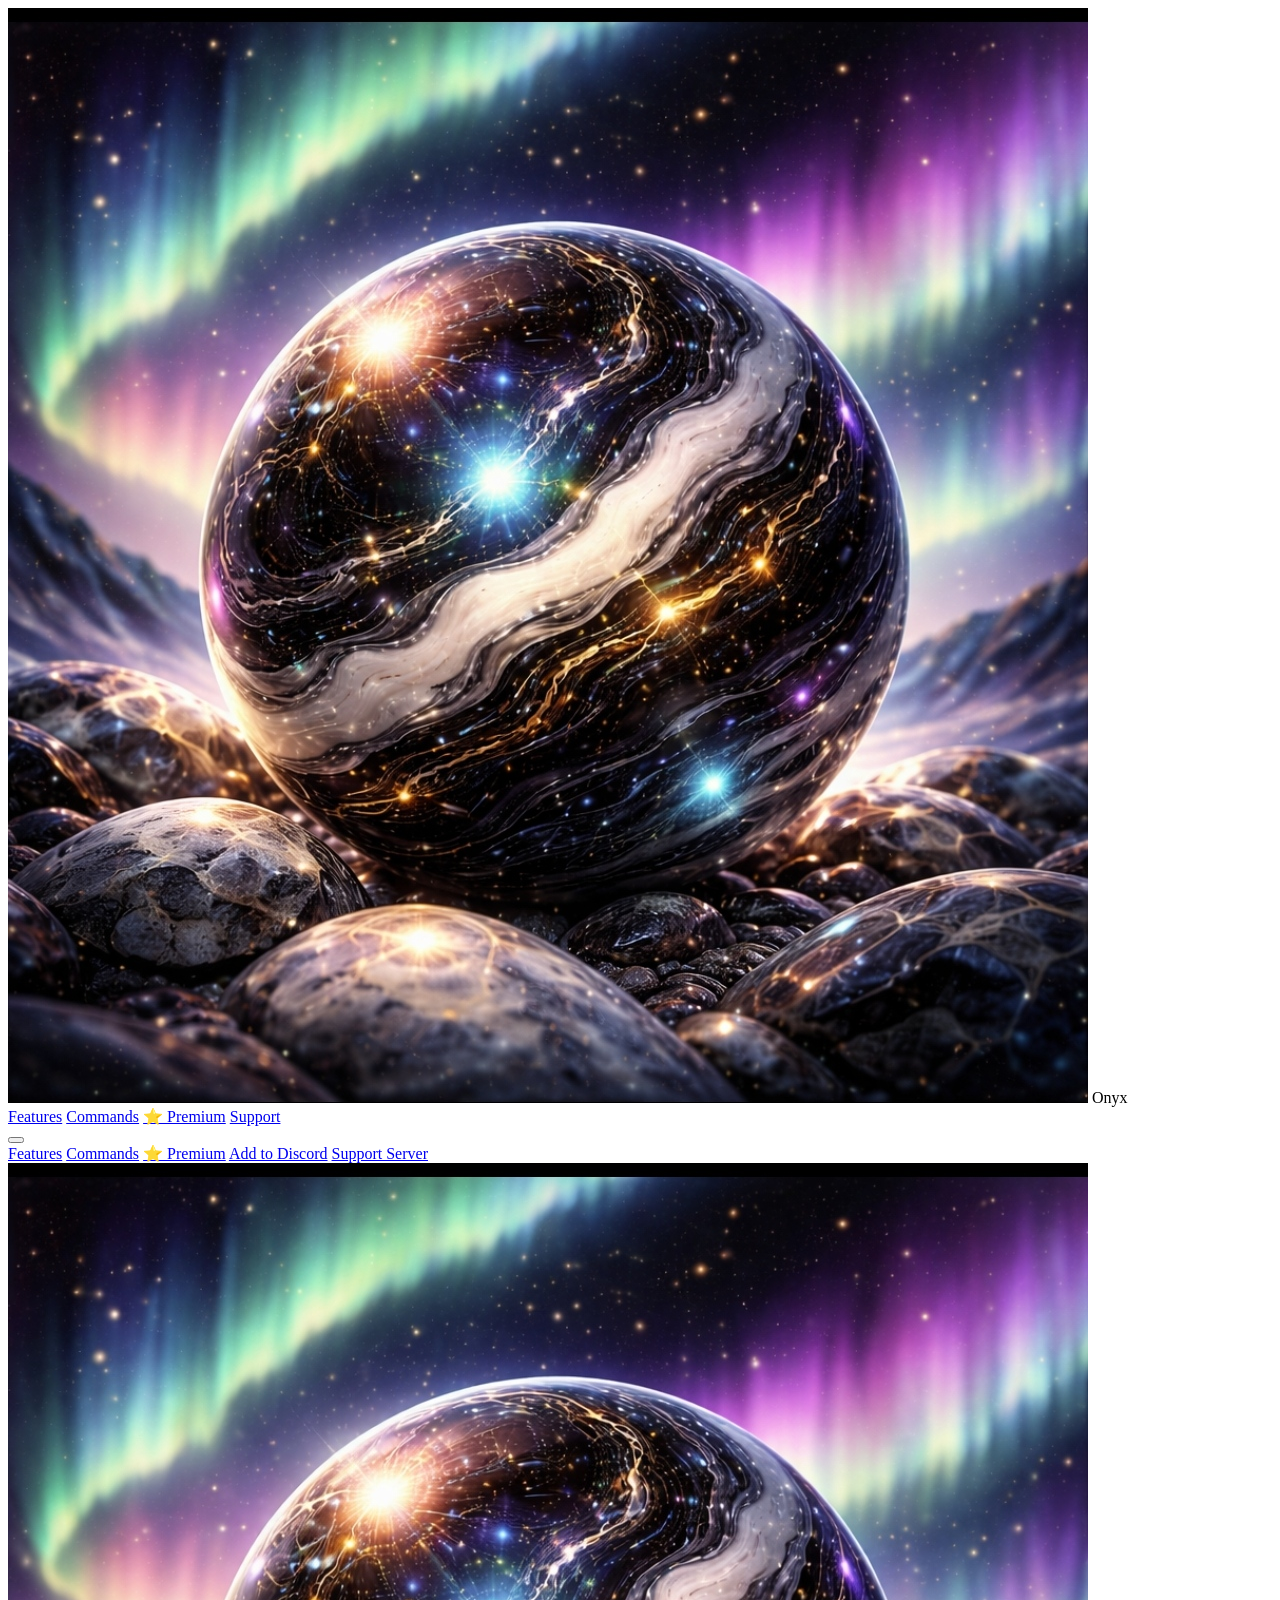
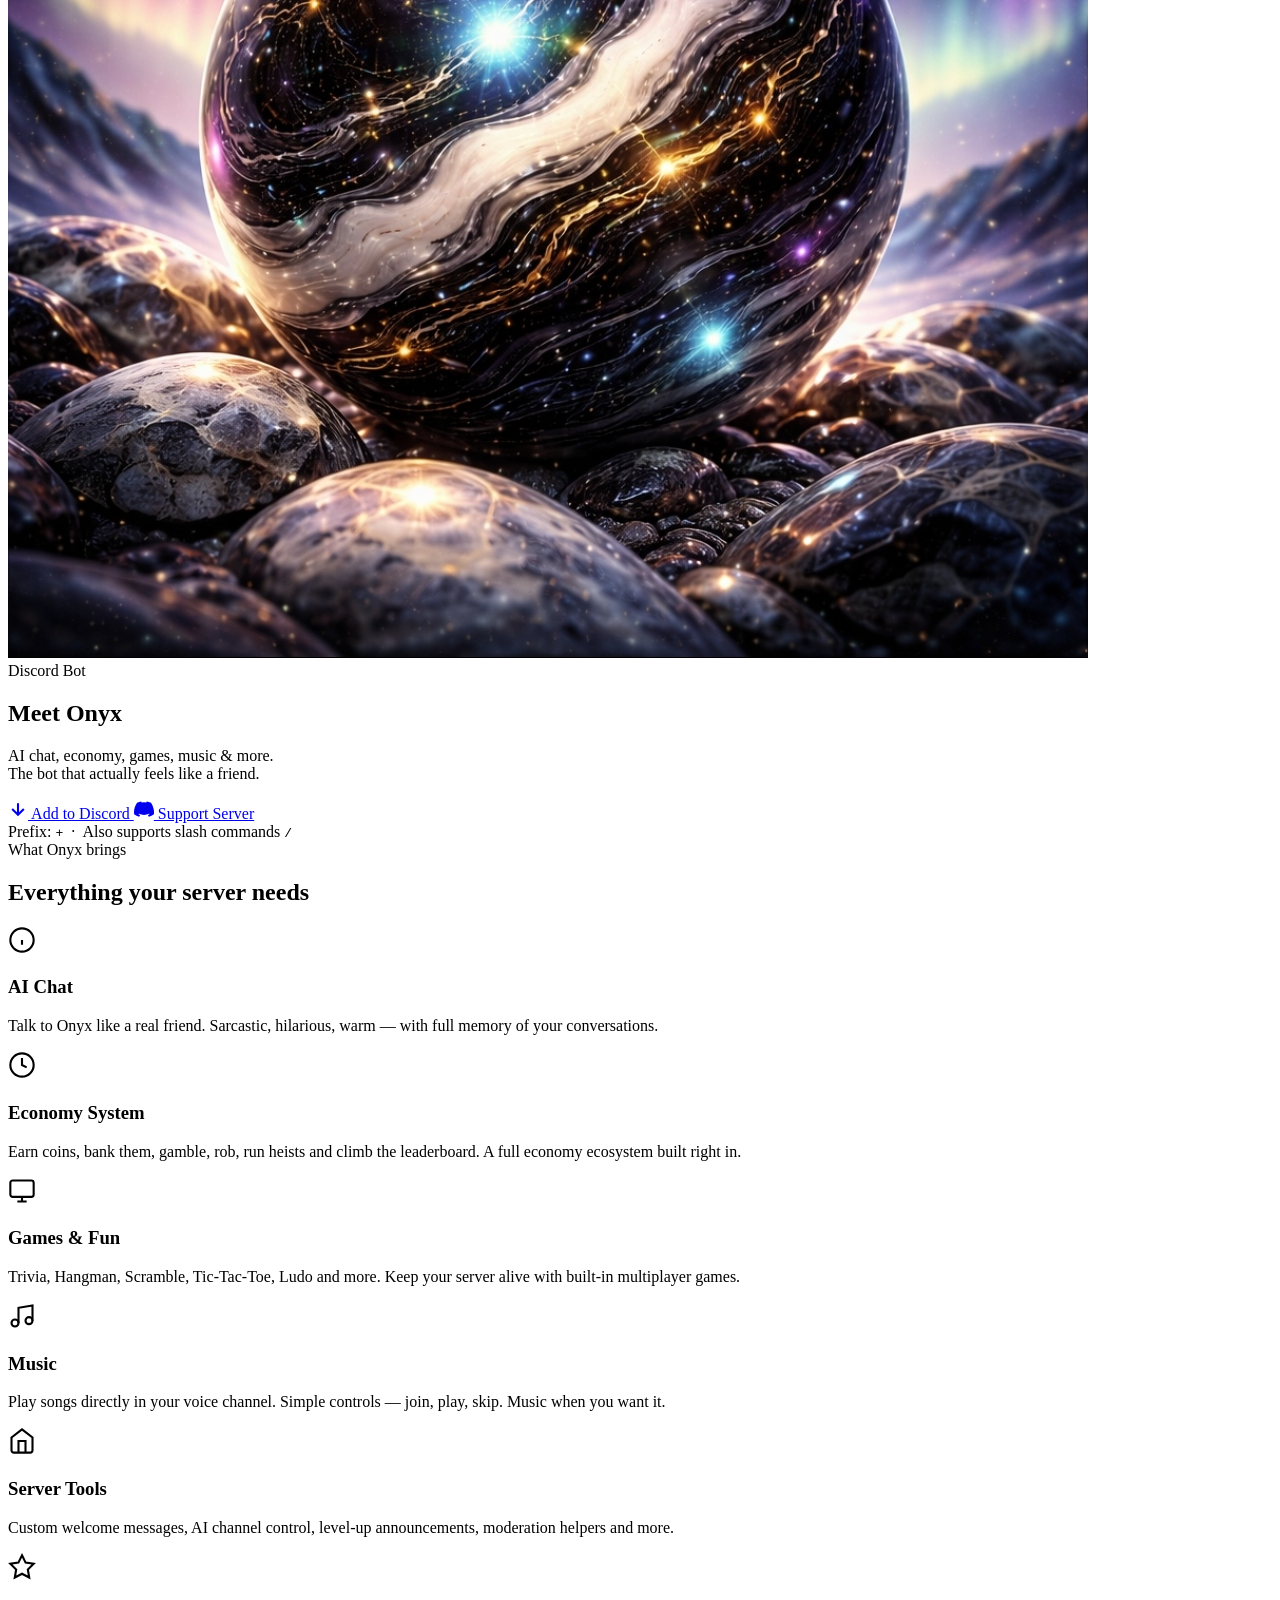
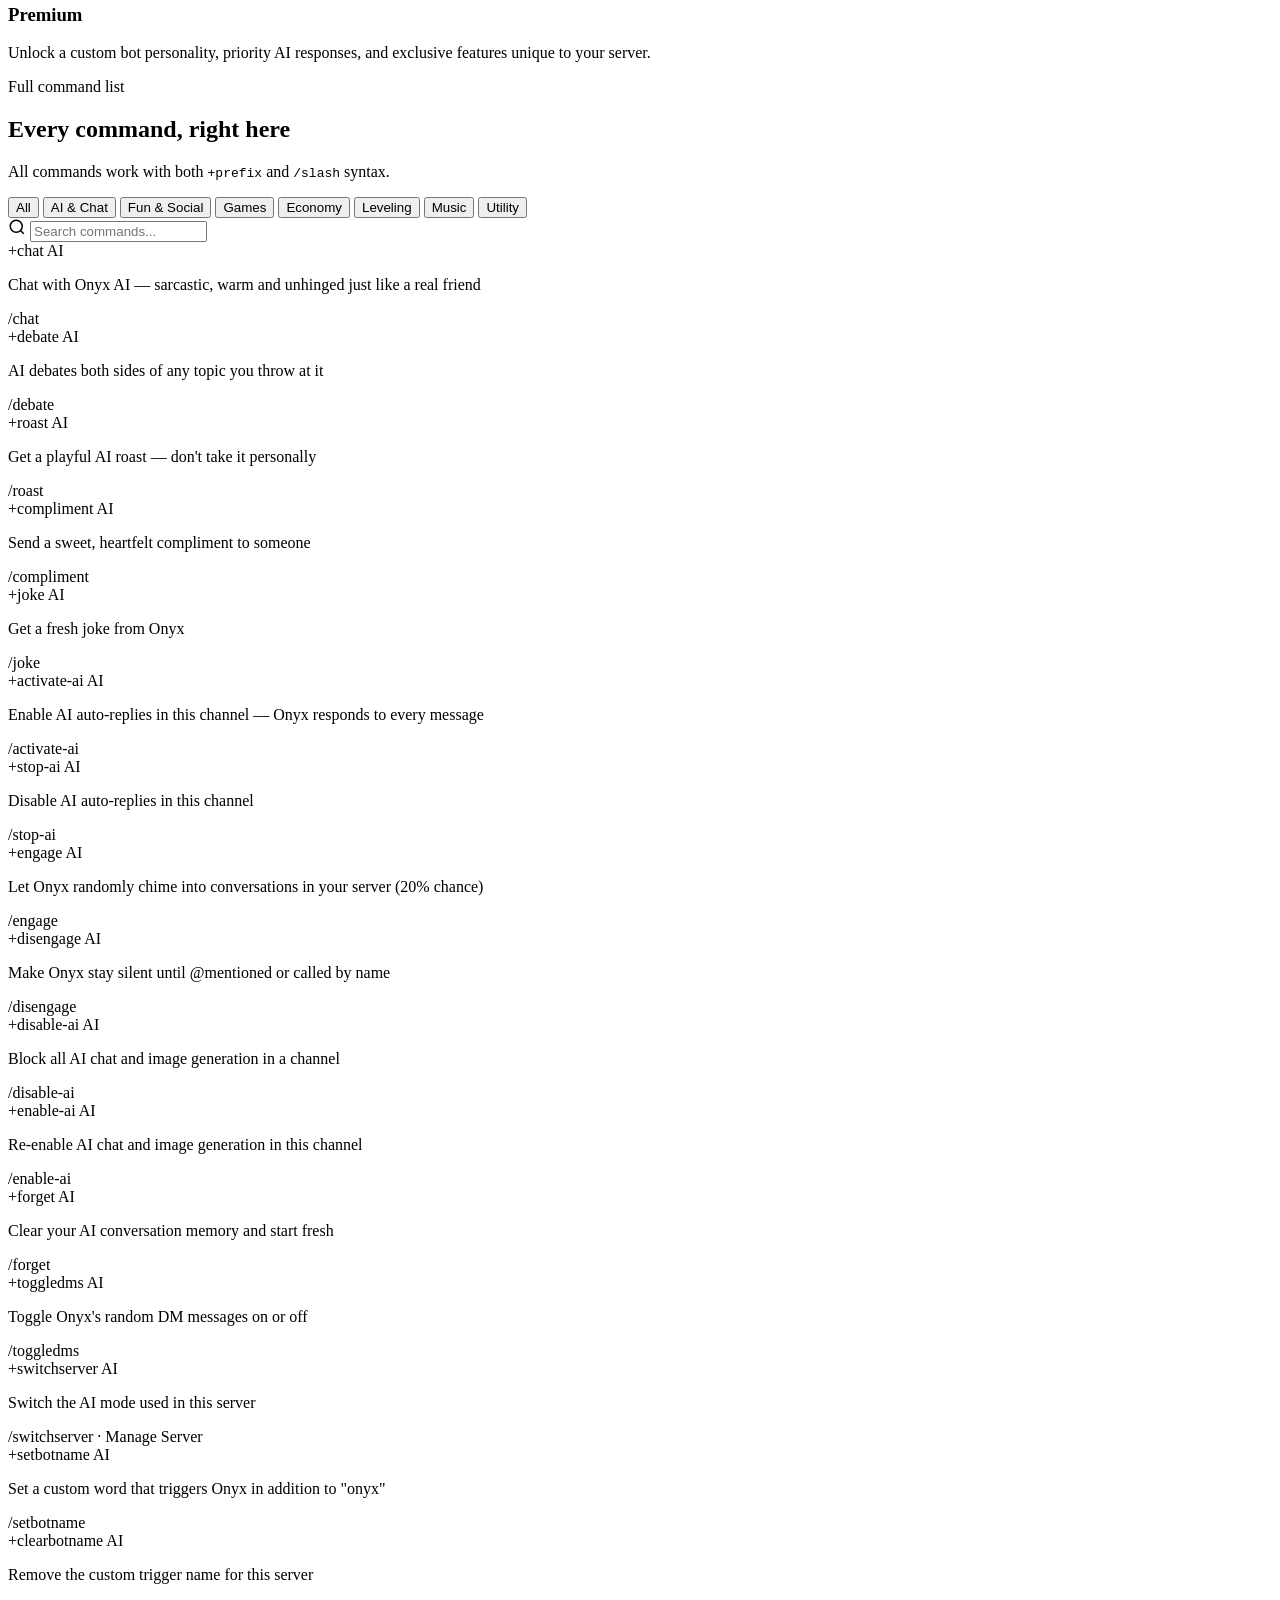
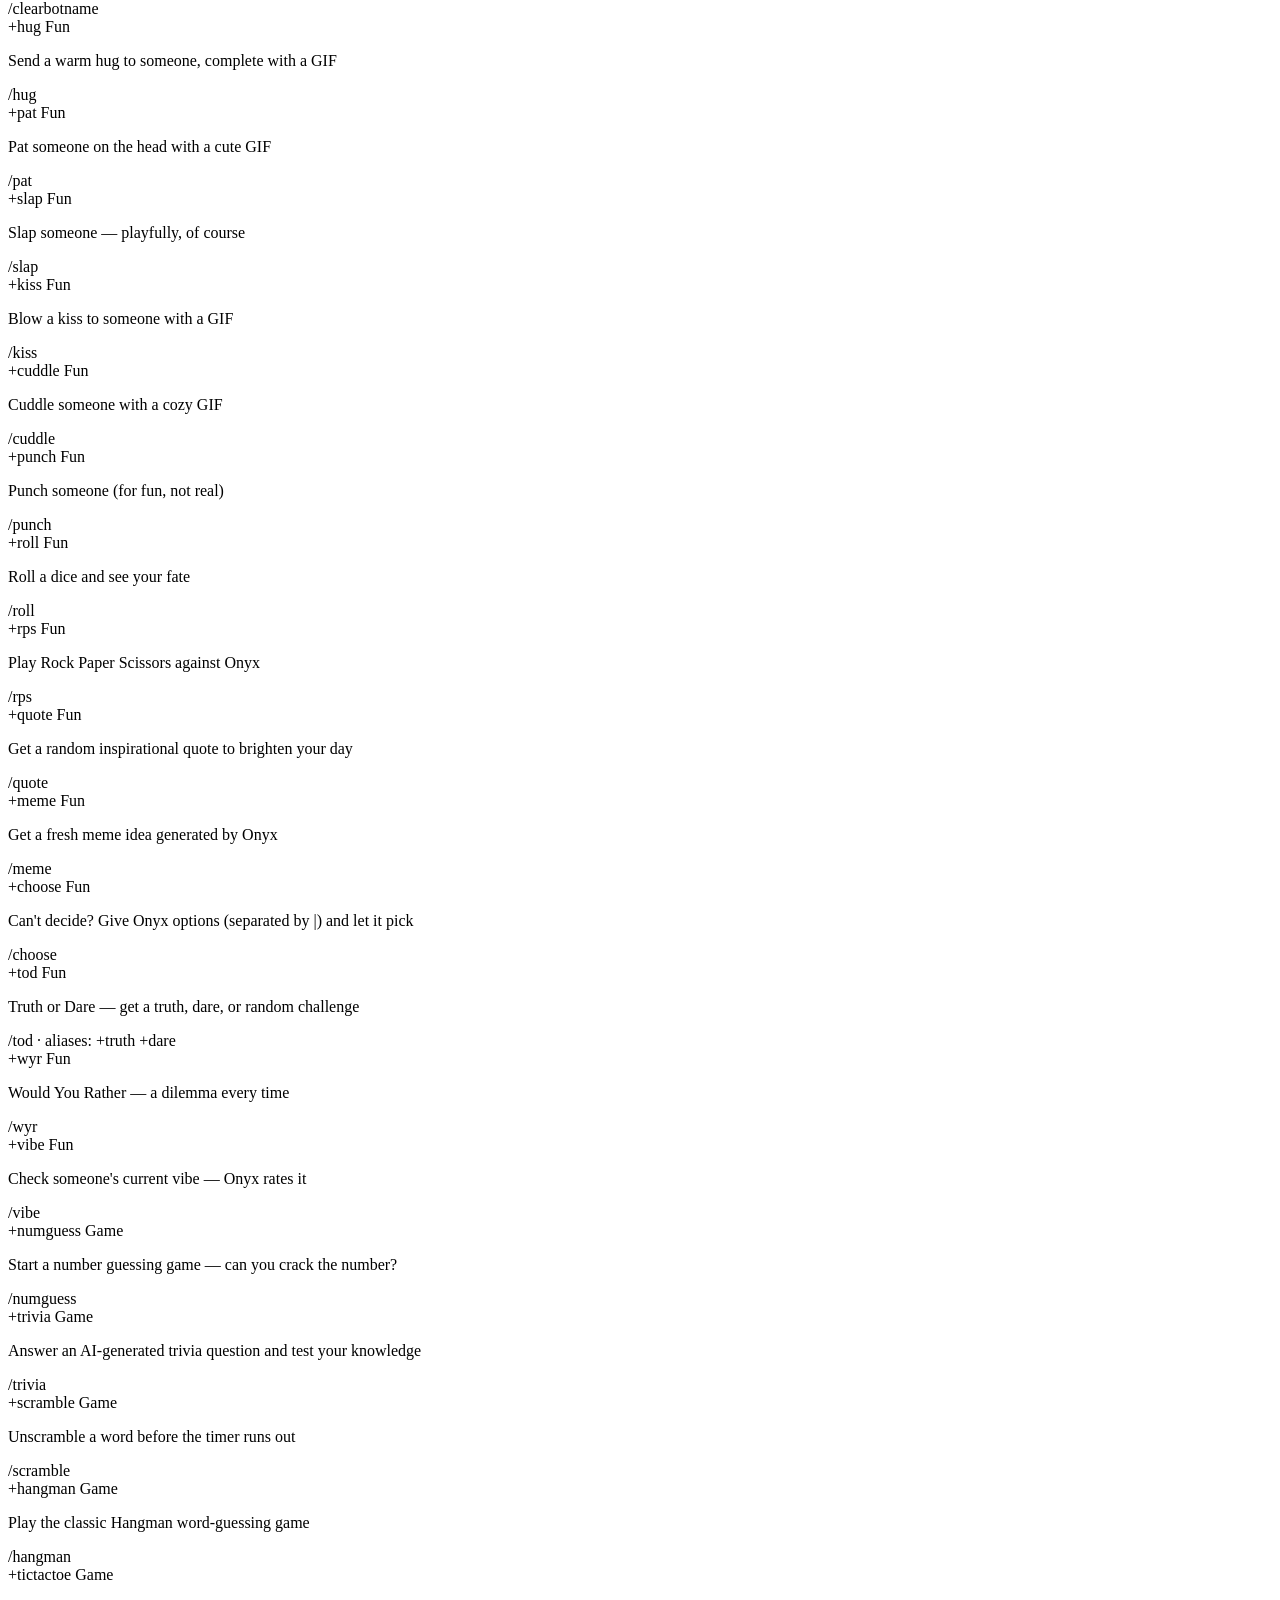
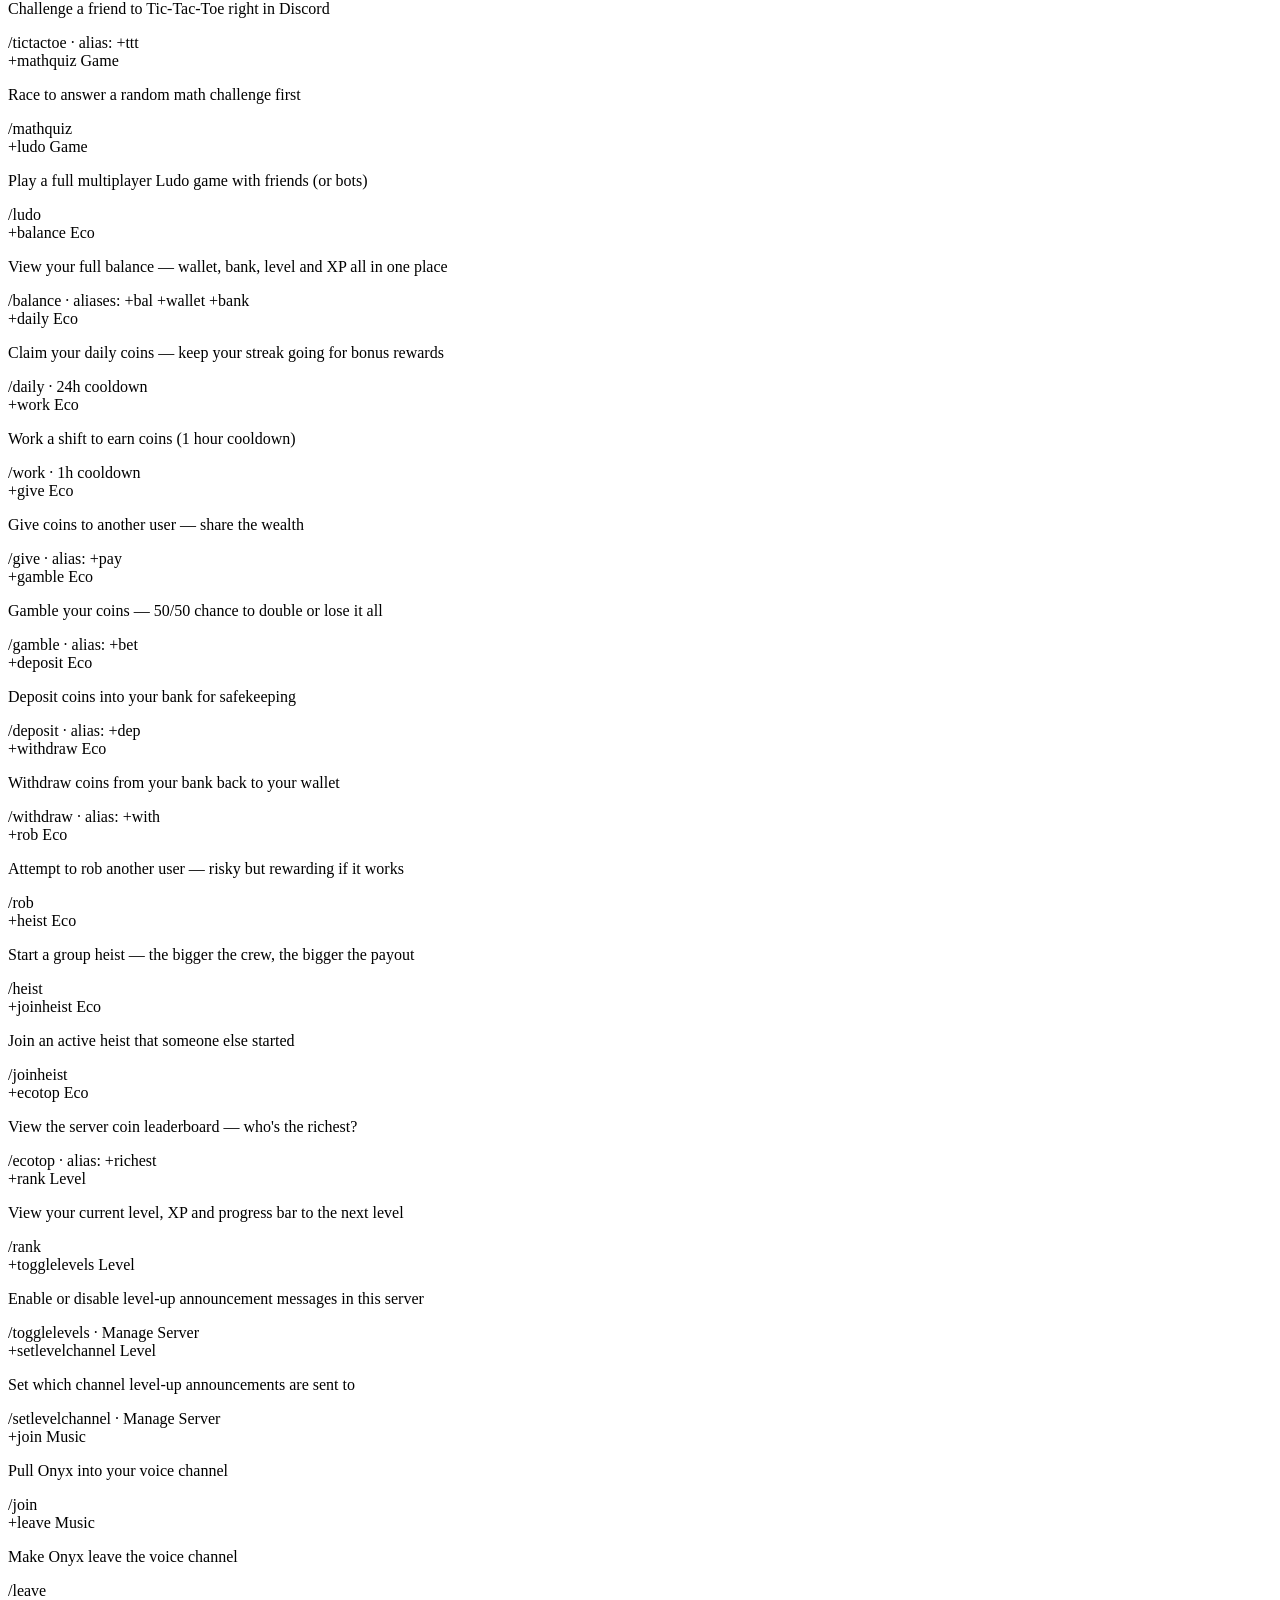
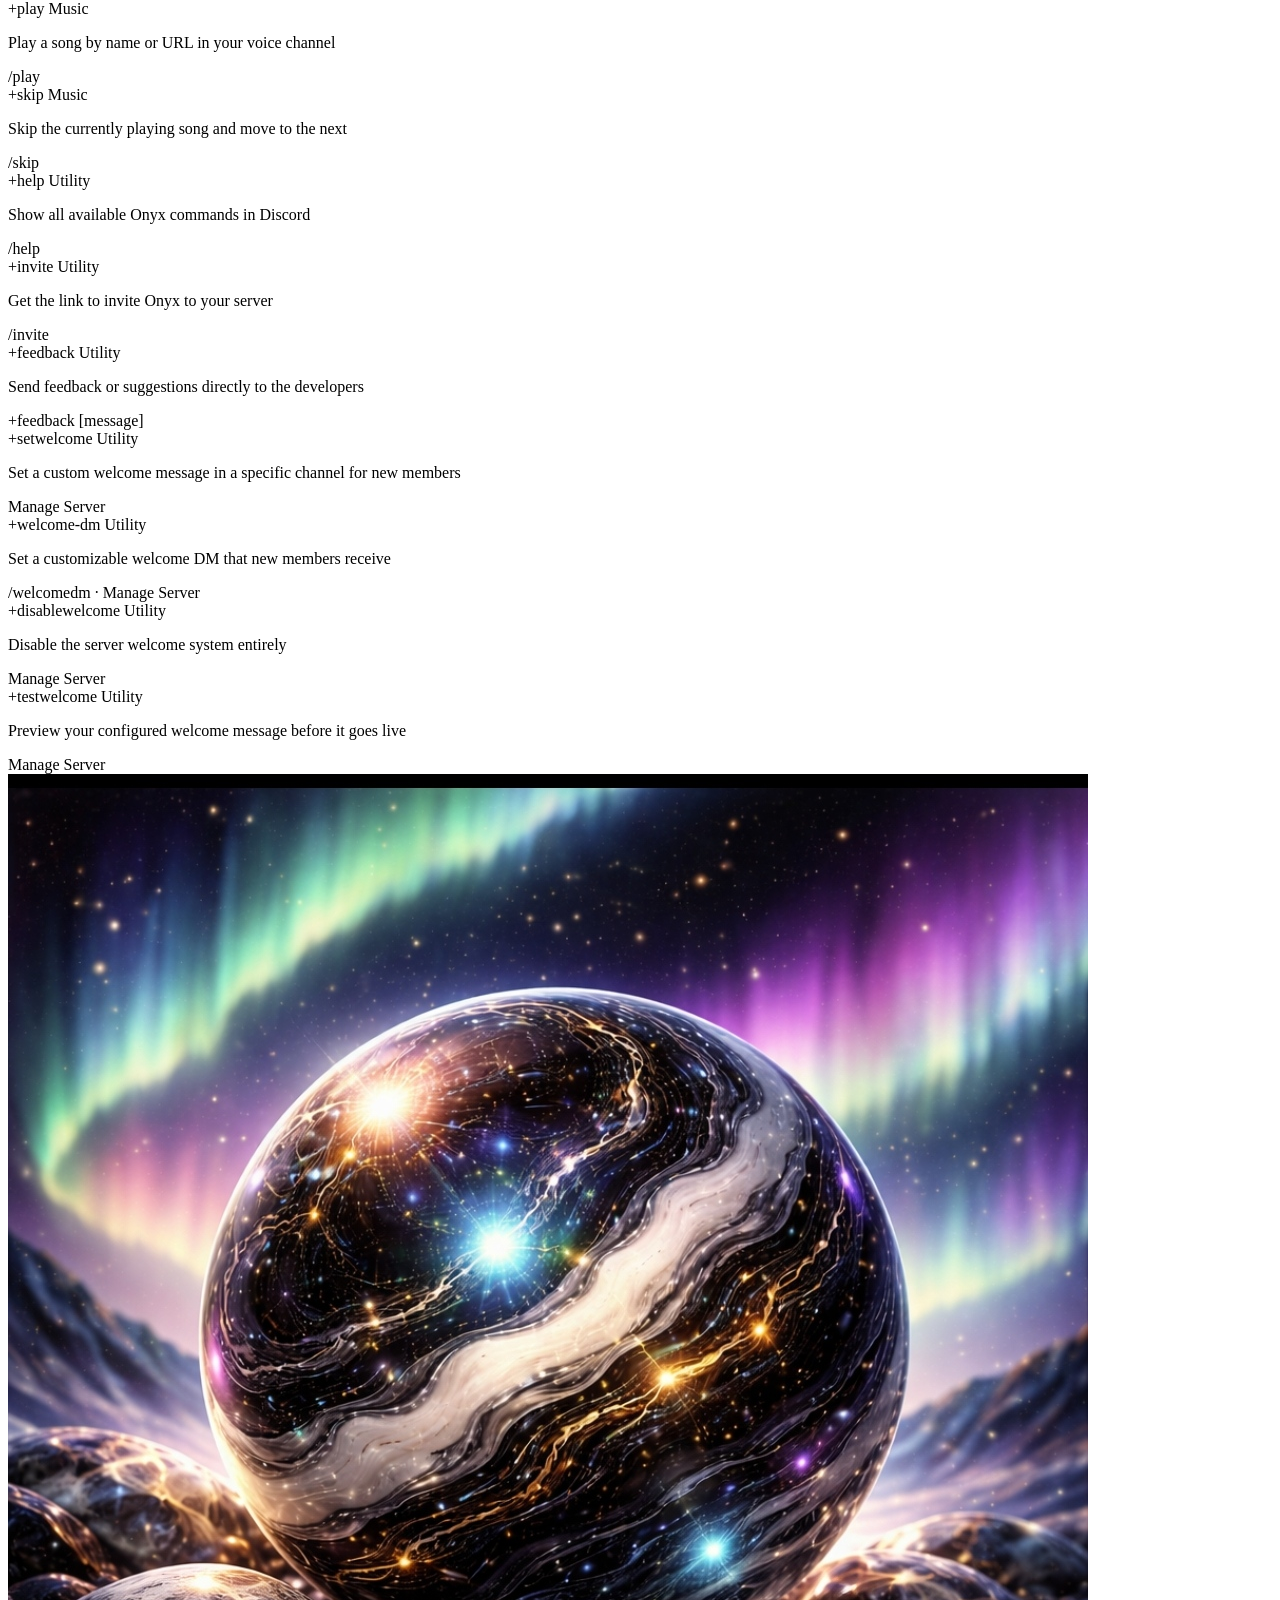
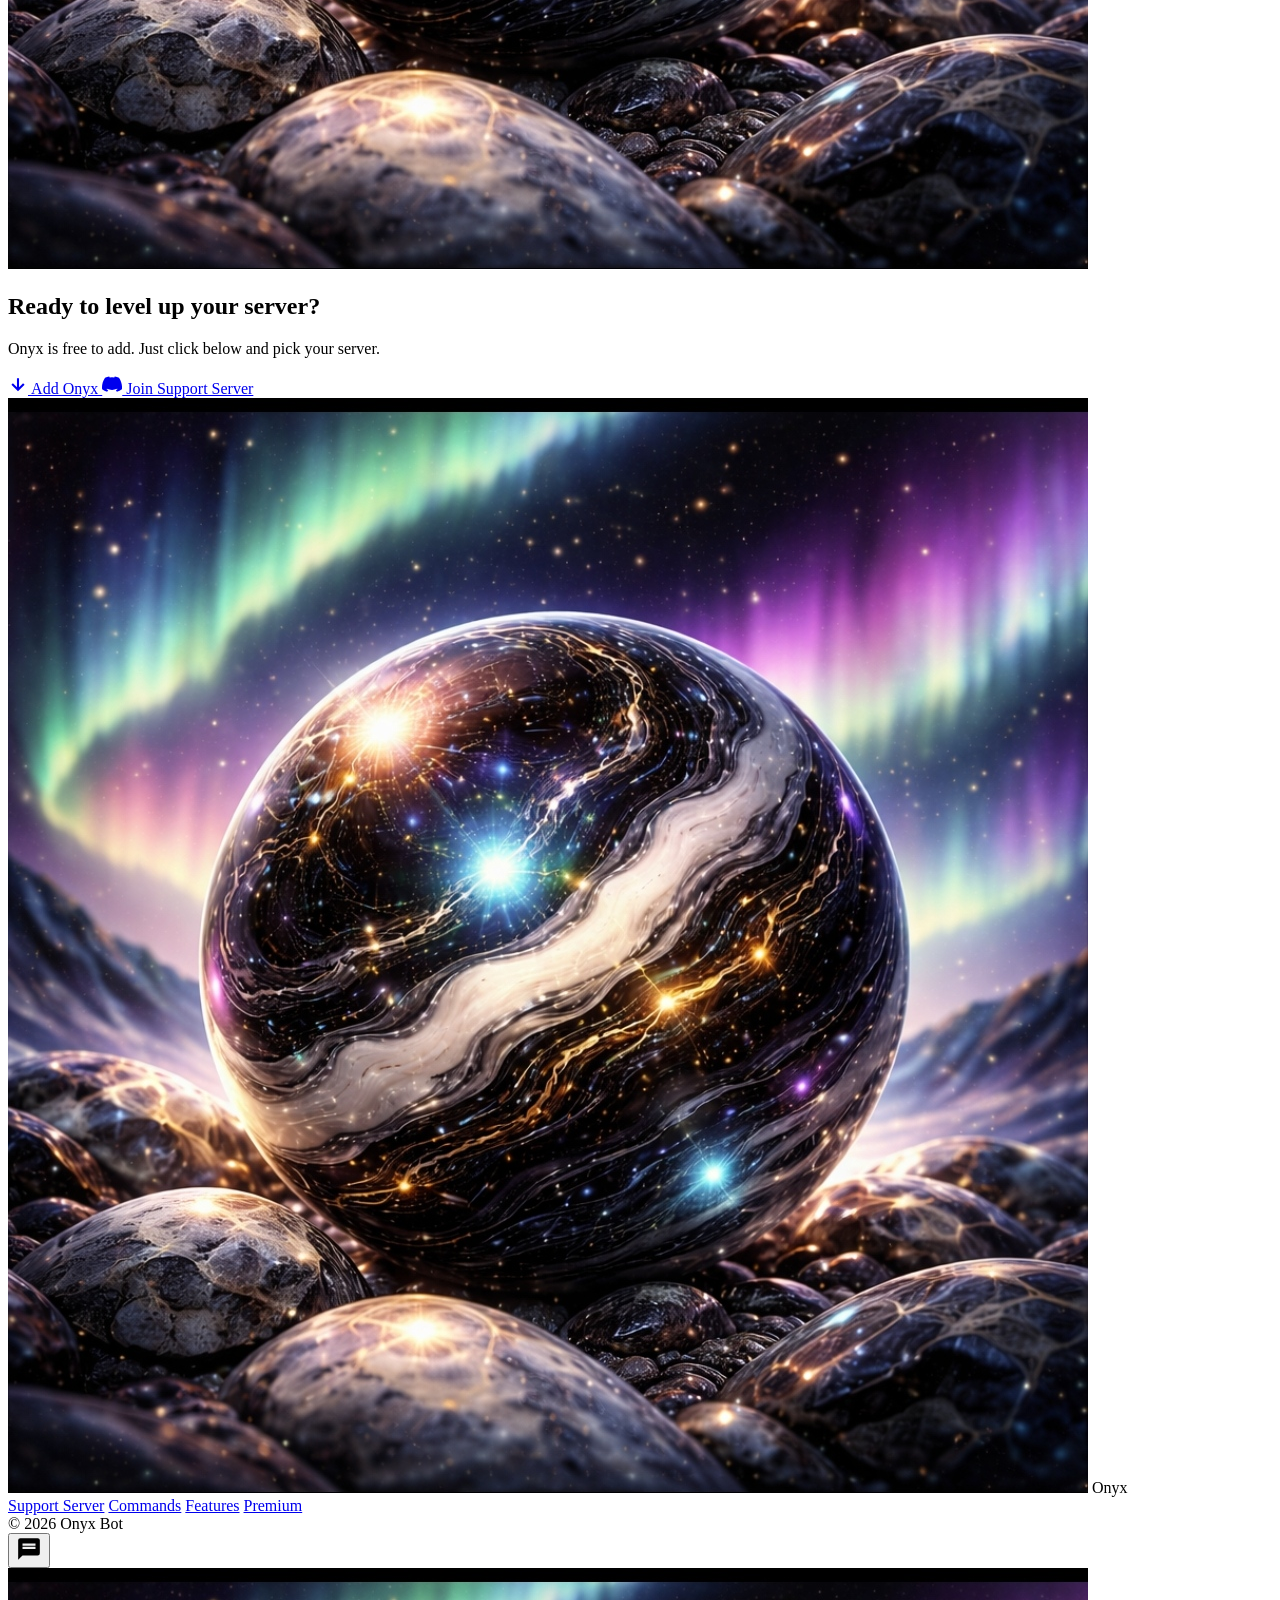
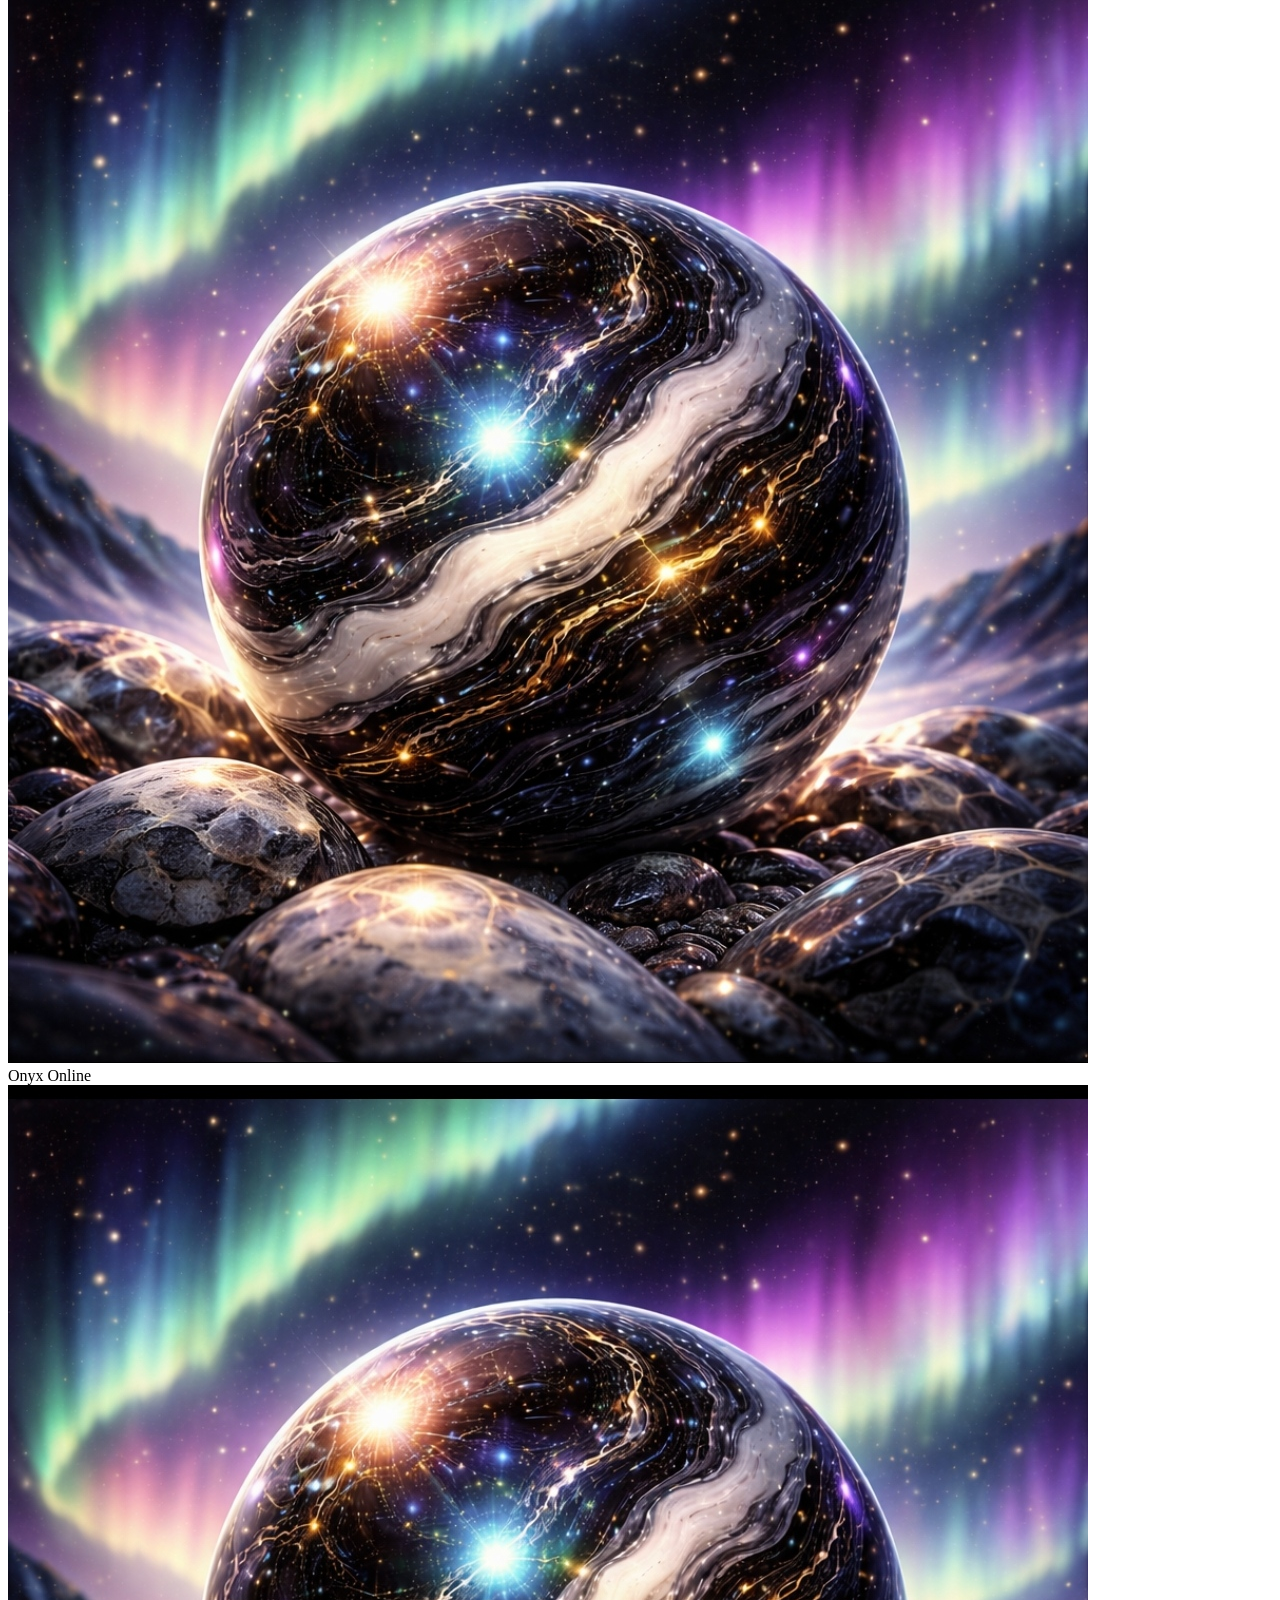
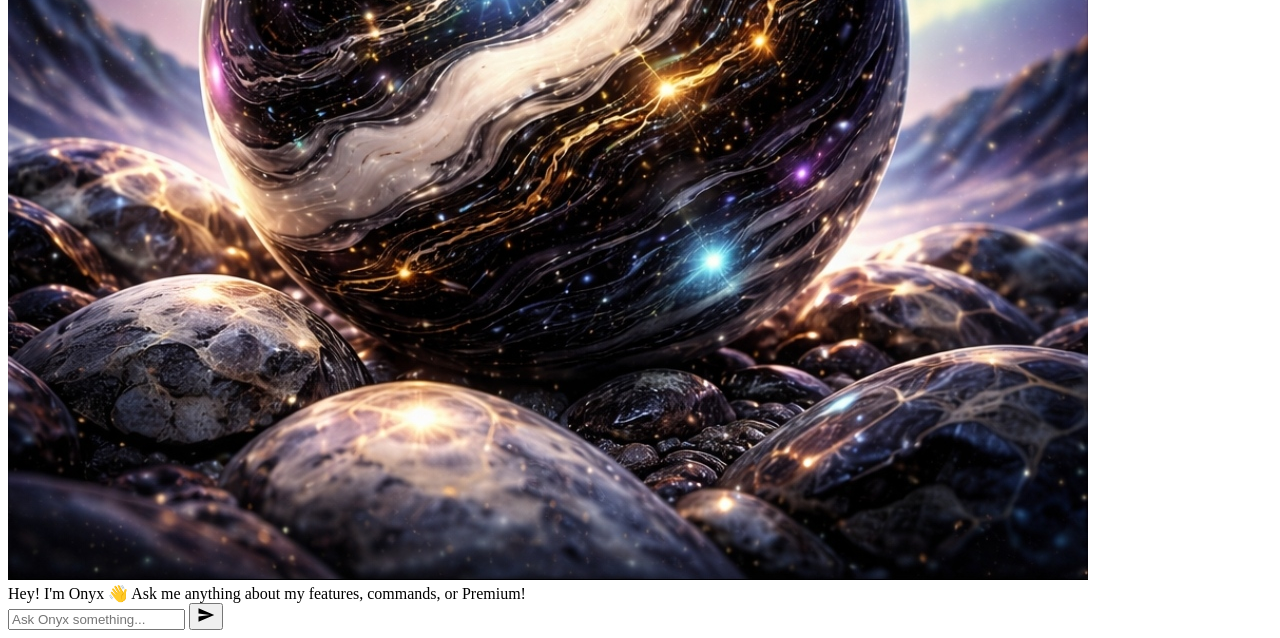
==== commit 6e086e89: "Rename index (1).html to index.html" ====
--- a/index.html
+++ b/index.html
@@ -732,6 +732,35 @@
     </div>
   </footer>
 
+  <!-- Chat Widget -->
+  <div id="chatWidget">
+    <button id="chatToggle" aria-label="Open chat">
+      <svg id="chatIconOpen" width="26" height="26" viewBox="0 0 24 24" fill="currentColor"><path d="M20 2H4a2 2 0 0 0-2 2v18l4-4h14a2 2 0 0 0 2-2V4a2 2 0 0 0-2-2zm-2 10H6V10h12v2zm0-3H6V7h12v2z"/></svg>
+      <svg id="chatIconClose" width="22" height="22" viewBox="0 0 24 24" fill="none" stroke="currentColor" stroke-width="2.5" style="display:none"><line x1="18" y1="6" x2="6" y2="18"/><line x1="6" y1="6" x2="18" y2="18"/></svg>
+    </button>
+    <div id="chatPanel">
+      <div id="chatHeader">
+        <img src="onyx.jpg" alt="Onyx" id="chatPfp" />
+        <div id="chatHeaderInfo">
+          <span id="chatName">Onyx</span>
+          <span id="chatStatus"><span class="chat-dot"></span>Online</span>
+        </div>
+      </div>
+      <div id="chatMessages">
+        <div class="chat-msg bot">
+          <img src="onyx.jpg" alt="Onyx" class="chat-avatar" />
+          <div class="chat-bubble">Hey! I'm Onyx 👋 Ask me anything about my features, commands, or Premium!</div>
+        </div>
+      </div>
+      <div id="chatInputArea">
+        <input type="text" id="chatInput" placeholder="Ask Onyx something..." maxlength="500" autocomplete="off" />
+        <button id="chatSend" aria-label="Send">
+          <svg width="18" height="18" viewBox="0 0 24 24" fill="currentColor"><path d="M2.01 21L23 12 2.01 3 2 10l15 2-15 2z"/></svg>
+        </button>
+      </div>
+    </div>
+  </div>
+
   <script src="script.js"></script>
 </body>
 </html>
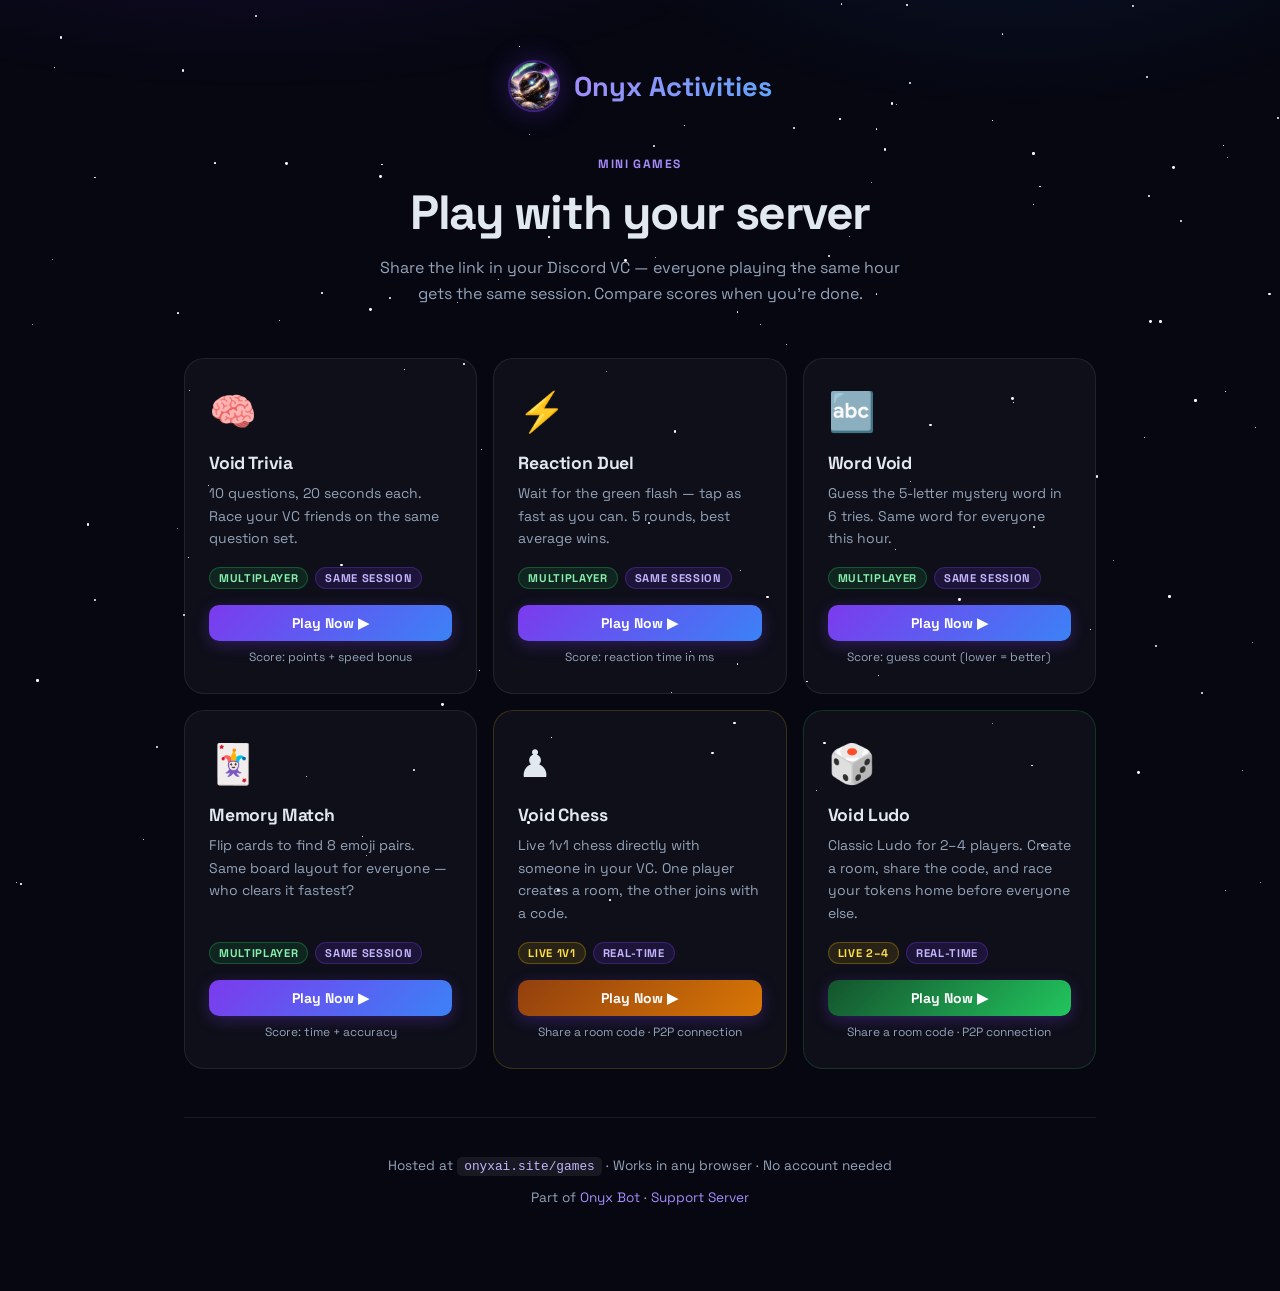
==== commit 979dade1: "Rename str.html to index.html" ====
--- a/index.html
+++ b/index.html
@@ -3,764 +3,196 @@
 <head>
   <meta charset="UTF-8" />
   <meta name="viewport" content="width=device-width, initial-scale=1.0" />
-  <title>Onyx — Discord Bot</title>
-  <meta name="description" content="Onyx is a powerful Discord bot with AI chat, economy, games, music, and more." />
-
-  <!-- Open Graph / Discord embed -->
-  <meta property="og:type" content="website" />
-  <meta property="og:url" content="https://onyxai.site/" />
-  <meta property="og:title" content="Onyx — Discord Bot" />
-  <meta property="og:description" content="AI chat, economy, games, music & more. The bot that actually feels like a friend. Add Onyx to your server today!" />
-  <meta property="og:image" content="https://onyxai.site/onyx.jpg" />
-  <meta property="og:image:width" content="1200" />
-  <meta property="og:image:height" content="1200" />
-  <meta property="og:site_name" content="Onyx Bot" />
-
-  <!-- Discord sidebar color + Twitter card -->
+  <title>Onyx Activities</title>
   <meta name="theme-color" content="#7c3aed" />
-  <meta name="twitter:card" content="summary_large_image" />
-  <meta name="twitter:title" content="Onyx — Discord Bot" />
-  <meta name="twitter:description" content="AI chat, economy, games, music & more. The bot that actually feels like a friend." />
-  <meta name="twitter:image" content="https://onyxai.site/onyx.jpg" />
-
-  <link rel="icon" type="image/jpeg" href="onyx.jpg" />
+  <link rel="icon" type="image/jpeg" href="../onyx.jpg" />
   <link rel="preconnect" href="https://fonts.googleapis.com" />
   <link rel="preconnect" href="https://fonts.gstatic.com" crossorigin />
-  <link href="https://fonts.googleapis.com/css2?family=Inter:wght@300;400;500;600;700;800;900&family=Space+Grotesk:wght@400;500;600;700&display=swap" rel="stylesheet" />
-  <link rel="stylesheet" href="style.css" />
+  <link href="https://fonts.googleapis.com/css2?family=Space+Grotesk:wght@400;500;600;700;800;900&display=swap" rel="stylesheet" />
+  <style>
+    *, *::before, *::after { box-sizing: border-box; margin: 0; padding: 0; }
+    :root {
+      --bg: #060711; --surface: rgba(255,255,255,0.035); --surface-hover: rgba(255,255,255,0.06);
+      --border: rgba(255,255,255,0.08); --purple: #7c3aed; --blue: #3b82f6;
+      --text: #e2e8f0; --text-muted: #94a3b8; --font: 'Space Grotesk', sans-serif;
+    }
+    html { scroll-behavior: smooth; }
+    body { font-family: var(--font); background: var(--bg); color: var(--text); min-height: 100vh; overflow-x: hidden; }
+    .aurora {
+      position: fixed; inset: 0; pointer-events: none; z-index: 0;
+      background: radial-gradient(ellipse 80% 50% at 20% -20%, rgba(124,58,237,0.15) 0%, transparent 60%),
+                  radial-gradient(ellipse 60% 40% at 80% -10%, rgba(59,130,246,0.10) 0%, transparent 55%);
+    }
+    .stars { position: fixed; inset: 0; pointer-events: none; z-index: 0; }
+    .star { position: absolute; border-radius: 50%; background: #fff; animation: twinkle var(--dur,3s) var(--delay,0s) ease-in-out infinite; }
+    @keyframes twinkle { 0%,100% { opacity: var(--min-op,0.1); } 50% { opacity: var(--max-op,0.7); } }
+
+    .page { position: relative; z-index: 1; padding: 60px 24px 80px; max-width: 960px; margin: 0 auto; text-align: center; }
+
+    .logo-wrap { display: flex; align-items: center; justify-content: center; gap: 14px; margin-bottom: 44px; }
+    .logo-img { width: 52px; height: 52px; border-radius: 50%; object-fit: cover; border: 2px solid rgba(124,58,237,0.5); box-shadow: 0 0 28px rgba(124,58,237,0.3); animation: float 6s ease-in-out infinite; }
+    @keyframes float { 0%,100% { transform: translateY(0); } 50% { transform: translateY(-6px); } }
+    .logo-name { font-size: 1.7rem; font-weight: 800; background: linear-gradient(135deg, #a78bfa, #60a5fa); -webkit-background-clip: text; -webkit-text-fill-color: transparent; background-clip: text; }
+
+    .hub-label { text-transform: uppercase; letter-spacing: 0.12em; font-size: 0.75rem; font-weight: 700; color: #a78bfa; margin-bottom: 10px; }
+    .hub-title { font-size: clamp(2rem, 6vw, 3rem); font-weight: 900; letter-spacing: -0.03em; margin-bottom: 12px; }
+    .hub-sub { color: var(--text-muted); font-size: 1rem; margin-bottom: 52px; line-height: 1.6; }
+
+    .games-grid { display: grid; grid-template-columns: repeat(auto-fill, minmax(220px, 1fr)); gap: 16px; text-align: left; }
+
+    .game-card {
+      background: var(--surface); border: 1px solid var(--border); border-radius: 20px;
+      padding: 28px 24px; text-decoration: none; color: var(--text); display: flex;
+      flex-direction: column; transition: all 0.25s; position: relative; overflow: hidden;
+    }
+    .game-card::before {
+      content: ''; position: absolute; inset: 0;
+      background: linear-gradient(135deg, rgba(124,58,237,0.08) 0%, transparent 60%);
+      opacity: 0; transition: opacity 0.25s;
+    }
+    .game-card:hover::before { opacity: 1; }
+    .game-card:hover {
+      border-color: rgba(124,58,237,0.45); background: var(--surface-hover);
+      transform: translateY(-5px); box-shadow: 0 16px 48px rgba(124,58,237,0.18);
+    }
+
+    .game-icon { font-size: 2.4rem; margin-bottom: 16px; display: block; }
+    .game-name { font-size: 1.1rem; font-weight: 800; margin-bottom: 8px; letter-spacing: -0.01em; }
+    .game-desc { color: var(--text-muted); font-size: 0.875rem; line-height: 1.6; margin-bottom: 18px; flex: 1; }
+    .game-tags { display: flex; gap: 7px; flex-wrap: wrap; margin-bottom: 16px; }
+    .tag { padding: 3px 9px; border-radius: 999px; font-size: 0.7rem; font-weight: 700; text-transform: uppercase; letter-spacing: 0.06em; }
+    .tag-multi { background: rgba(34,197,94,0.12); border: 1px solid rgba(34,197,94,0.3); color: #86efac; }
+    .tag-live  { background: rgba(124,58,237,0.15); border: 1px solid rgba(124,58,237,0.3); color: #c4b5fd; }
+    .tag-p2p   { background: rgba(234,179,8,0.12); border: 1px solid rgba(234,179,8,0.3); color: #fde047; }
+
+    .play-btn {
+      display: inline-flex; align-items: center; justify-content: center; gap: 6px;
+      padding: 9px 0; border-radius: 10px; width: 100%;
+      background: linear-gradient(135deg, var(--purple), var(--blue));
+      color: white; font-family: var(--font); font-size: 0.875rem; font-weight: 700;
+      border: none; cursor: pointer; text-decoration: none;
+      box-shadow: 0 4px 16px rgba(124,58,237,0.3); transition: all 0.2s;
+    }
+    .play-btn:hover { box-shadow: 0 6px 24px rgba(124,58,237,0.45); }
+
+    .session-note { font-size: 0.75rem; color: var(--text-muted); text-align: center; margin-top: 8px; }
+    .session-note span { color: #a78bfa; font-weight: 700; }
+
+    .divider { height: 1px; background: var(--border); margin: 48px 0 36px; }
+    .footer { color: var(--text-muted); font-size: 0.85rem; line-height: 1.8; }
+    .footer a { color: #a78bfa; text-decoration: none; }
+    .footer a:hover { text-decoration: underline; }
+    .footer code { background: rgba(255,255,255,0.07); padding: 2px 7px; border-radius: 5px; font-size: 0.8rem; color: #c4b5fd; }
+  </style>
 </head>
 <body>
-
-  <!-- Stars background -->
   <div class="stars" id="stars"></div>
   <div class="aurora"></div>
 
-  <!-- NAV -->
-  <nav class="nav" id="nav">
-    <div class="nav-inner">
-      <div class="nav-logo">
-        <img src="onyx.jpg" alt="Onyx" class="nav-pfp" />
-        <span class="nav-name">Onyx</span>
-      </div>
-      <div class="nav-links">
-        <a href="#features">Features</a>
-        <a href="#commands">Commands</a>
-        <a href="premium.html" class="nav-premium">⭐ Premium</a>
-        <a href="https://discord.gg/CFJPDqkGHe" target="_blank" class="nav-support">Support</a>
-      </div>
-      <button class="hamburger" id="hamburger" aria-label="Menu">
-        <span></span><span></span><span></span>
-      </button>
+  <div class="page">
+    <div class="logo-wrap">
+      <img src="../onyx.jpg" alt="Onyx" class="logo-img" />
+      <span class="logo-name">Onyx Activities</span>
     </div>
-  </nav>
-  <!-- Mobile menu -->
-  <div class="mobile-menu" id="mobileMenu">
-    <a href="#features" class="mobile-link">Features</a>
-    <a href="#commands" class="mobile-link">Commands</a>
-    <a href="premium.html" class="mobile-link mobile-premium">⭐ Premium</a>
-    <a href="https://discord.com/api/oauth2/authorize?client_id=1495346071822405663&permissions=277025770560&scope=bot%20applications.commands" target="_blank" class="mobile-link mobile-invite">Add to Discord</a>
-    <a href="https://discord.gg/CFJPDqkGHe" target="_blank" class="mobile-link mobile-support">Support Server</a>
-  </div>
 
-  <!-- HERO -->
-  <section class="hero">
-    <div class="hero-content">
-      <div class="hero-glow"></div>
-      <div class="pfp-wrapper" id="pfpWrapper">
-        <div class="pfp-ring"></div>
-        <div class="pfp-ring pfp-ring-2"></div>
-        <img src="onyx.jpg" alt="Onyx Bot" class="hero-pfp" id="heroPfp" />
-      </div>
-      <div class="badge">Discord Bot</div>
-      <h1 class="hero-title">
-        Meet <span class="gradient-text">Onyx</span>
-      </h1>
-      <p class="hero-sub">
-        AI chat, economy, games, music & more.<br />
-        The bot that actually feels like a friend.
-      </p>
-      <div class="hero-btns">
-        <a href="https://discord.com/api/oauth2/authorize?client_id=1495346071822405663&permissions=277025770560&scope=bot%20applications.commands"
-           target="_blank" class="btn btn-primary" id="inviteBtn">
-          <svg width="20" height="20" viewBox="0 0 24 24" fill="none" stroke="currentColor" stroke-width="2.5"><path d="M12 5v14M5 12l7 7 7-7"/></svg>
-          Add to Discord
-        </a>
-        <a href="https://discord.gg/CFJPDqkGHe" target="_blank" class="btn btn-secondary">
-          <svg width="20" height="20" viewBox="0 0 24 24" fill="currentColor"><path d="M20.317 4.37a19.791 19.791 0 0 0-4.885-1.515.074.074 0 0 0-.079.037c-.21.375-.444.864-.608 1.25a18.27 18.27 0 0 0-5.487 0 12.64 12.64 0 0 0-.617-1.25.077.077 0 0 0-.079-.037A19.736 19.736 0 0 0 3.677 4.37a.07.07 0 0 0-.032.027C.533 9.046-.32 13.58.099 18.057c.004.048.027.095.057.127a19.9 19.9 0 0 0 5.993 3.03.078.078 0 0 0 .084-.028 14.09 14.09 0 0 0 1.226-1.994.076.076 0 0 0-.041-.106 13.107 13.107 0 0 1-1.872-.892.077.077 0 0 1-.008-.128 10.2 10.2 0 0 0 .372-.292.074.074 0 0 1 .077-.01c3.928 1.793 8.18 1.793 12.062 0a.074.074 0 0 1 .078.01c.12.098.246.198.373.292a.077.077 0 0 1-.006.127 12.299 12.299 0 0 1-1.873.892.077.077 0 0 0-.041.107c.36.698.772 1.362 1.225 1.993a.076.076 0 0 0 .084.028 19.839 19.839 0 0 0 6.002-3.03.077.077 0 0 0 .032-.054c.5-5.177-.838-9.674-3.549-13.66a.061.061 0 0 0-.031-.03z"/></svg>
-          Support Server
-        </a>
-      </div>
-      <div class="hero-prefix">Prefix: <code>+</code> &nbsp;·&nbsp; Also supports slash commands <code>/</code></div>
+    <div class="hub-label">Mini Games</div>
+    <h1 class="hub-title">Play with your server</h1>
+    <p class="hub-sub">Share the link in your Discord VC — everyone playing the same hour<br />gets the same session. Compare scores when you're done.</p>
+
+    <div class="games-grid">
+
+      <a href="trivia.html" class="game-card">
+        <span class="game-icon">🧠</span>
+        <div class="game-name">Void Trivia</div>
+        <p class="game-desc">10 questions, 20 seconds each. Race your VC friends on the same question set.</p>
+        <div class="game-tags">
+          <span class="tag tag-multi">Multiplayer</span>
+          <span class="tag tag-live">Same Session</span>
+        </div>
+        <span class="play-btn">Play Now ▶</span>
+        <div class="session-note">Score: points + speed bonus</div>
+      </a>
+
+      <a href="reaction.html" class="game-card">
+        <span class="game-icon">⚡</span>
+        <div class="game-name">Reaction Duel</div>
+        <p class="game-desc">Wait for the green flash — tap as fast as you can. 5 rounds, best average wins.</p>
+        <div class="game-tags">
+          <span class="tag tag-multi">Multiplayer</span>
+          <span class="tag tag-live">Same Session</span>
+        </div>
+        <span class="play-btn">Play Now ▶</span>
+        <div class="session-note">Score: reaction time in ms</div>
+      </a>
+
+      <a href="word.html" class="game-card">
+        <span class="game-icon">🔤</span>
+        <div class="game-name">Word Void</div>
+        <p class="game-desc">Guess the 5-letter mystery word in 6 tries. Same word for everyone this hour.</p>
+        <div class="game-tags">
+          <span class="tag tag-multi">Multiplayer</span>
+          <span class="tag tag-live">Same Session</span>
+        </div>
+        <span class="play-btn">Play Now ▶</span>
+        <div class="session-note">Score: guess count (lower = better)</div>
+      </a>
+
+      <a href="memory.html" class="game-card">
+        <span class="game-icon">🃏</span>
+        <div class="game-name">Memory Match</div>
+        <p class="game-desc">Flip cards to find 8 emoji pairs. Same board layout for everyone — who clears it fastest?</p>
+        <div class="game-tags">
+          <span class="tag tag-multi">Multiplayer</span>
+          <span class="tag tag-live">Same Session</span>
+        </div>
+        <span class="play-btn">Play Now ▶</span>
+        <div class="session-note">Score: time + accuracy</div>
+      </a>
+
+      <a href="chess.html" class="game-card" style="border-color:rgba(234,179,8,0.2);">
+        <span class="game-icon">♟</span>
+        <div class="game-name">Void Chess</div>
+        <p class="game-desc">Live 1v1 chess directly with someone in your VC. One player creates a room, the other joins with a code.</p>
+        <div class="game-tags">
+          <span class="tag tag-p2p">Live 1v1</span>
+          <span class="tag tag-live">Real-time</span>
+        </div>
+        <span class="play-btn" style="background:linear-gradient(135deg,#92400e,#d97706);">Play Now ▶</span>
+        <div class="session-note">Share a room code · P2P connection</div>
+      </a>
+
+      <a href="ludo.html" class="game-card" style="border-color:rgba(34,197,94,0.2);">
+        <span class="game-icon">🎲</span>
+        <div class="game-name">Void Ludo</div>
+        <p class="game-desc">Classic Ludo for 2–4 players. Create a room, share the code, and race your tokens home before everyone else.</p>
+        <div class="game-tags">
+          <span class="tag tag-p2p">Live 2–4</span>
+          <span class="tag tag-live">Real-time</span>
+        </div>
+        <span class="play-btn" style="background:linear-gradient(135deg,#14532d,#22c55e);">Play Now ▶</span>
+        <div class="session-note">Share a room code · P2P connection</div>
+      </a>
+
     </div>
-    <div class="scroll-hint">
-      <div class="scroll-dot"></div>
-    </div>
-  </section>
 
-  <!-- FEATURES -->
-  <section class="section features" id="features">
-    <div class="container">
-      <div class="section-label">What Onyx brings</div>
-      <h2 class="section-title">Everything your server needs</h2>
-      <div class="features-grid">
-        <div class="feature-card" data-delay="0">
-          <div class="feature-icon">
-            <svg width="28" height="28" viewBox="0 0 24 24" fill="none" stroke="currentColor" stroke-width="1.8"><path d="M12 2a10 10 0 1 0 0 20 10 10 0 0 0 0-20z"/><path d="M12 16v-4M12 8h.01"/></svg>
-          </div>
-          <h3>AI Chat</h3>
-          <p>Talk to Onyx like a real friend. Sarcastic, hilarious, warm — with full memory of your conversations.</p>
-        </div>
-        <div class="feature-card" data-delay="100">
-          <div class="feature-icon">
-            <svg width="28" height="28" viewBox="0 0 24 24" fill="none" stroke="currentColor" stroke-width="1.8"><circle cx="12" cy="12" r="10"/><path d="M12 6v6l4 2"/></svg>
-          </div>
-          <h3>Economy System</h3>
-          <p>Earn coins, bank them, gamble, rob, run heists and climb the leaderboard. A full economy ecosystem built right in.</p>
-        </div>
-        <div class="feature-card" data-delay="200">
-          <div class="feature-icon">
-            <svg width="28" height="28" viewBox="0 0 24 24" fill="none" stroke="currentColor" stroke-width="1.8"><rect x="2" y="3" width="20" height="14" rx="2"/><path d="M8 21h8M12 17v4"/></svg>
-          </div>
-          <h3>Games & Fun</h3>
-          <p>Trivia, Hangman, Scramble, Tic-Tac-Toe, Ludo and more. Keep your server alive with built-in multiplayer games.</p>
-        </div>
-        <div class="feature-card" data-delay="300">
-          <div class="feature-icon">
-            <svg width="28" height="28" viewBox="0 0 24 24" fill="none" stroke="currentColor" stroke-width="1.8"><path d="M9 18V5l12-2v13"/><circle cx="6" cy="18" r="3"/><circle cx="18" cy="16" r="3"/></svg>
-          </div>
-          <h3>Music</h3>
-          <p>Play songs directly in your voice channel. Simple controls — join, play, skip. Music when you want it.</p>
-        </div>
-        <div class="feature-card" data-delay="400">
-          <div class="feature-icon">
-            <svg width="28" height="28" viewBox="0 0 24 24" fill="none" stroke="currentColor" stroke-width="1.8"><path d="M3 9l9-7 9 7v11a2 2 0 0 1-2 2H5a2 2 0 0 1-2-2z"/><polyline points="9,22 9,12 15,12 15,22"/></svg>
-          </div>
-          <h3>Server Tools</h3>
-          <p>Custom welcome messages, AI channel control, level-up announcements, moderation helpers and more.</p>
-        </div>
-        <div class="feature-card" data-delay="500">
-          <div class="feature-icon">
-            <svg width="28" height="28" viewBox="0 0 24 24" fill="none" stroke="currentColor" stroke-width="1.8"><polygon points="12,2 15.09,8.26 22,9.27 17,14.14 18.18,21.02 12,17.77 5.82,21.02 7,14.14 2,9.27 8.91,8.26"/></svg>
-          </div>
-          <h3>Premium</h3>
-          <p>Unlock a custom bot personality, priority AI responses, and exclusive features unique to your server.</p>
-        </div>
-      </div>
-    </div>
-  </section>
+    <div class="divider"></div>
 
-  <!-- COMMANDS -->
-  <section class="section commands-section" id="commands">
-    <div class="container">
-      <div class="section-label">Full command list</div>
-      <h2 class="section-title">Every command, right here</h2>
-      <p class="section-sub">All commands work with both <code>+prefix</code> and <code>/slash</code> syntax.</p>
-
-      <div class="cmd-tabs" id="cmdTabs">
-        <button class="cmd-tab active" data-cat="all">All</button>
-        <button class="cmd-tab" data-cat="ai">AI & Chat</button>
-        <button class="cmd-tab" data-cat="fun">Fun & Social</button>
-        <button class="cmd-tab" data-cat="games">Games</button>
-        <button class="cmd-tab" data-cat="economy">Economy</button>
-        <button class="cmd-tab" data-cat="leveling">Leveling</button>
-        <button class="cmd-tab" data-cat="music">Music</button>
-        <button class="cmd-tab" data-cat="utility">Utility</button>
-      </div>
-
-      <div class="cmd-search-wrap">
-        <svg class="search-icon" width="18" height="18" viewBox="0 0 24 24" fill="none" stroke="currentColor" stroke-width="2"><circle cx="11" cy="11" r="8"/><path d="m21 21-4.35-4.35"/></svg>
-        <input type="text" class="cmd-search" id="cmdSearch" placeholder="Search commands..." />
-      </div>
-
-      <div class="cmd-grid" id="cmdGrid">
-        <!-- AI & Chat -->
-        <div class="cmd-card" data-cat="ai">
-          <div class="cmd-header">
-            <span class="cmd-name">+chat</span>
-            <span class="cmd-badge ai">AI</span>
-          </div>
-          <p class="cmd-desc">Chat with Onyx AI — sarcastic, warm and unhinged just like a real friend</p>
-          <div class="cmd-alias">/chat</div>
-        </div>
-        <div class="cmd-card" data-cat="ai">
-          <div class="cmd-header">
-            <span class="cmd-name">+debate</span>
-            <span class="cmd-badge ai">AI</span>
-          </div>
-          <p class="cmd-desc">AI debates both sides of any topic you throw at it</p>
-          <div class="cmd-alias">/debate</div>
-        </div>
-        <div class="cmd-card" data-cat="ai">
-          <div class="cmd-header">
-            <span class="cmd-name">+roast</span>
-            <span class="cmd-badge ai">AI</span>
-          </div>
-          <p class="cmd-desc">Get a playful AI roast — don't take it personally</p>
-          <div class="cmd-alias">/roast</div>
-        </div>
-        <div class="cmd-card" data-cat="ai">
-          <div class="cmd-header">
-            <span class="cmd-name">+compliment</span>
-            <span class="cmd-badge ai">AI</span>
-          </div>
-          <p class="cmd-desc">Send a sweet, heartfelt compliment to someone</p>
-          <div class="cmd-alias">/compliment</div>
-        </div>
-        <div class="cmd-card" data-cat="ai">
-          <div class="cmd-header">
-            <span class="cmd-name">+joke</span>
-            <span class="cmd-badge ai">AI</span>
-          </div>
-          <p class="cmd-desc">Get a fresh joke from Onyx</p>
-          <div class="cmd-alias">/joke</div>
-        </div>
-        <div class="cmd-card" data-cat="ai">
-          <div class="cmd-header">
-            <span class="cmd-name">+activate-ai</span>
-            <span class="cmd-badge ai">AI</span>
-          </div>
-          <p class="cmd-desc">Enable AI auto-replies in this channel — Onyx responds to every message</p>
-          <div class="cmd-alias">/activate-ai</div>
-        </div>
-        <div class="cmd-card" data-cat="ai">
-          <div class="cmd-header">
-            <span class="cmd-name">+stop-ai</span>
-            <span class="cmd-badge ai">AI</span>
-          </div>
-          <p class="cmd-desc">Disable AI auto-replies in this channel</p>
-          <div class="cmd-alias">/stop-ai</div>
-        </div>
-        <div class="cmd-card" data-cat="ai">
-          <div class="cmd-header">
-            <span class="cmd-name">+engage</span>
-            <span class="cmd-badge ai">AI</span>
-          </div>
-          <p class="cmd-desc">Let Onyx randomly chime into conversations in your server (20% chance)</p>
-          <div class="cmd-alias">/engage</div>
-        </div>
-        <div class="cmd-card" data-cat="ai">
-          <div class="cmd-header">
-            <span class="cmd-name">+disengage</span>
-            <span class="cmd-badge ai">AI</span>
-          </div>
-          <p class="cmd-desc">Make Onyx stay silent until @mentioned or called by name</p>
-          <div class="cmd-alias">/disengage</div>
-        </div>
-        <div class="cmd-card" data-cat="ai">
-          <div class="cmd-header">
-            <span class="cmd-name">+disable-ai</span>
-            <span class="cmd-badge ai">AI</span>
-          </div>
-          <p class="cmd-desc">Block all AI chat and image generation in a channel</p>
-          <div class="cmd-alias">/disable-ai</div>
-        </div>
-        <div class="cmd-card" data-cat="ai">
-          <div class="cmd-header">
-            <span class="cmd-name">+enable-ai</span>
-            <span class="cmd-badge ai">AI</span>
-          </div>
-          <p class="cmd-desc">Re-enable AI chat and image generation in this channel</p>
-          <div class="cmd-alias">/enable-ai</div>
-        </div>
-        <div class="cmd-card" data-cat="ai">
-          <div class="cmd-header">
-            <span class="cmd-name">+forget</span>
-            <span class="cmd-badge ai">AI</span>
-          </div>
-          <p class="cmd-desc">Clear your AI conversation memory and start fresh</p>
-          <div class="cmd-alias">/forget</div>
-        </div>
-        <div class="cmd-card" data-cat="ai">
-          <div class="cmd-header">
-            <span class="cmd-name">+toggledms</span>
-            <span class="cmd-badge ai">AI</span>
-          </div>
-          <p class="cmd-desc">Toggle Onyx's random DM messages on or off</p>
-          <div class="cmd-alias">/toggledms</div>
-        </div>
-        <div class="cmd-card" data-cat="ai">
-          <div class="cmd-header">
-            <span class="cmd-name">+switchserver</span>
-            <span class="cmd-badge ai">AI</span>
-          </div>
-          <p class="cmd-desc">Switch the AI mode used in this server</p>
-          <div class="cmd-alias">/switchserver · Manage Server</div>
-        </div>
-        <div class="cmd-card" data-cat="ai">
-          <div class="cmd-header">
-            <span class="cmd-name">+setbotname</span>
-            <span class="cmd-badge ai">AI</span>
-          </div>
-          <p class="cmd-desc">Set a custom word that triggers Onyx in addition to "onyx"</p>
-          <div class="cmd-alias">/setbotname</div>
-        </div>
-        <div class="cmd-card" data-cat="ai">
-          <div class="cmd-header">
-            <span class="cmd-name">+clearbotname</span>
-            <span class="cmd-badge ai">AI</span>
-          </div>
-          <p class="cmd-desc">Remove the custom trigger name for this server</p>
-          <div class="cmd-alias">/clearbotname</div>
-        </div>
-
-        <!-- Fun & Social -->
-        <div class="cmd-card" data-cat="fun">
-          <div class="cmd-header">
-            <span class="cmd-name">+hug</span>
-            <span class="cmd-badge fun">Fun</span>
-          </div>
-          <p class="cmd-desc">Send a warm hug to someone, complete with a GIF</p>
-          <div class="cmd-alias">/hug</div>
-        </div>
-        <div class="cmd-card" data-cat="fun">
-          <div class="cmd-header">
-            <span class="cmd-name">+pat</span>
-            <span class="cmd-badge fun">Fun</span>
-          </div>
-          <p class="cmd-desc">Pat someone on the head with a cute GIF</p>
-          <div class="cmd-alias">/pat</div>
-        </div>
-        <div class="cmd-card" data-cat="fun">
-          <div class="cmd-header">
-            <span class="cmd-name">+slap</span>
-            <span class="cmd-badge fun">Fun</span>
-          </div>
-          <p class="cmd-desc">Slap someone — playfully, of course</p>
-          <div class="cmd-alias">/slap</div>
-        </div>
-        <div class="cmd-card" data-cat="fun">
-          <div class="cmd-header">
-            <span class="cmd-name">+kiss</span>
-            <span class="cmd-badge fun">Fun</span>
-          </div>
-          <p class="cmd-desc">Blow a kiss to someone with a GIF</p>
-          <div class="cmd-alias">/kiss</div>
-        </div>
-        <div class="cmd-card" data-cat="fun">
-          <div class="cmd-header">
-            <span class="cmd-name">+cuddle</span>
-            <span class="cmd-badge fun">Fun</span>
-          </div>
-          <p class="cmd-desc">Cuddle someone with a cozy GIF</p>
-          <div class="cmd-alias">/cuddle</div>
-        </div>
-        <div class="cmd-card" data-cat="fun">
-          <div class="cmd-header">
-            <span class="cmd-name">+punch</span>
-            <span class="cmd-badge fun">Fun</span>
-          </div>
-          <p class="cmd-desc">Punch someone (for fun, not real)</p>
-          <div class="cmd-alias">/punch</div>
-        </div>
-        <div class="cmd-card" data-cat="fun">
-          <div class="cmd-header">
-            <span class="cmd-name">+roll</span>
-            <span class="cmd-badge fun">Fun</span>
-          </div>
-          <p class="cmd-desc">Roll a dice and see your fate</p>
-          <div class="cmd-alias">/roll</div>
-        </div>
-        <div class="cmd-card" data-cat="fun">
-          <div class="cmd-header">
-            <span class="cmd-name">+rps</span>
-            <span class="cmd-badge fun">Fun</span>
-          </div>
-          <p class="cmd-desc">Play Rock Paper Scissors against Onyx</p>
-          <div class="cmd-alias">/rps</div>
-        </div>
-        <div class="cmd-card" data-cat="fun">
-          <div class="cmd-header">
-            <span class="cmd-name">+quote</span>
-            <span class="cmd-badge fun">Fun</span>
-          </div>
-          <p class="cmd-desc">Get a random inspirational quote to brighten your day</p>
-          <div class="cmd-alias">/quote</div>
-        </div>
-        <div class="cmd-card" data-cat="fun">
-          <div class="cmd-header">
-            <span class="cmd-name">+meme</span>
-            <span class="cmd-badge fun">Fun</span>
-          </div>
-          <p class="cmd-desc">Get a fresh meme idea generated by Onyx</p>
-          <div class="cmd-alias">/meme</div>
-        </div>
-        <div class="cmd-card" data-cat="fun">
-          <div class="cmd-header">
-            <span class="cmd-name">+choose</span>
-            <span class="cmd-badge fun">Fun</span>
-          </div>
-          <p class="cmd-desc">Can't decide? Give Onyx options (separated by |) and let it pick</p>
-          <div class="cmd-alias">/choose</div>
-        </div>
-        <div class="cmd-card" data-cat="fun">
-          <div class="cmd-header">
-            <span class="cmd-name">+tod</span>
-            <span class="cmd-badge fun">Fun</span>
-          </div>
-          <p class="cmd-desc">Truth or Dare — get a truth, dare, or random challenge</p>
-          <div class="cmd-alias">/tod · aliases: +truth +dare</div>
-        </div>
-        <div class="cmd-card" data-cat="fun">
-          <div class="cmd-header">
-            <span class="cmd-name">+wyr</span>
-            <span class="cmd-badge fun">Fun</span>
-          </div>
-          <p class="cmd-desc">Would You Rather — a dilemma every time</p>
-          <div class="cmd-alias">/wyr</div>
-        </div>
-        <div class="cmd-card" data-cat="fun">
-          <div class="cmd-header">
-            <span class="cmd-name">+vibe</span>
-            <span class="cmd-badge fun">Fun</span>
-          </div>
-          <p class="cmd-desc">Check someone's current vibe — Onyx rates it</p>
-          <div class="cmd-alias">/vibe</div>
-        </div>
-
-        <!-- Games -->
-        <div class="cmd-card" data-cat="games">
-          <div class="cmd-header">
-            <span class="cmd-name">+numguess</span>
-            <span class="cmd-badge games">Game</span>
-          </div>
-          <p class="cmd-desc">Start a number guessing game — can you crack the number?</p>
-          <div class="cmd-alias">/numguess</div>
-        </div>
-        <div class="cmd-card" data-cat="games">
-          <div class="cmd-header">
-            <span class="cmd-name">+trivia</span>
-            <span class="cmd-badge games">Game</span>
-          </div>
-          <p class="cmd-desc">Answer an AI-generated trivia question and test your knowledge</p>
-          <div class="cmd-alias">/trivia</div>
-        </div>
-        <div class="cmd-card" data-cat="games">
-          <div class="cmd-header">
-            <span class="cmd-name">+scramble</span>
-            <span class="cmd-badge games">Game</span>
-          </div>
-          <p class="cmd-desc">Unscramble a word before the timer runs out</p>
-          <div class="cmd-alias">/scramble</div>
-        </div>
-        <div class="cmd-card" data-cat="games">
-          <div class="cmd-header">
-            <span class="cmd-name">+hangman</span>
-            <span class="cmd-badge games">Game</span>
-          </div>
-          <p class="cmd-desc">Play the classic Hangman word-guessing game</p>
-          <div class="cmd-alias">/hangman</div>
-        </div>
-        <div class="cmd-card" data-cat="games">
-          <div class="cmd-header">
-            <span class="cmd-name">+tictactoe</span>
-            <span class="cmd-badge games">Game</span>
-          </div>
-          <p class="cmd-desc">Challenge a friend to Tic-Tac-Toe right in Discord</p>
-          <div class="cmd-alias">/tictactoe · alias: +ttt</div>
-        </div>
-        <div class="cmd-card" data-cat="games">
-          <div class="cmd-header">
-            <span class="cmd-name">+mathquiz</span>
-            <span class="cmd-badge games">Game</span>
-          </div>
-          <p class="cmd-desc">Race to answer a random math challenge first</p>
-          <div class="cmd-alias">/mathquiz</div>
-        </div>
-        <div class="cmd-card" data-cat="games">
-          <div class="cmd-header">
-            <span class="cmd-name">+ludo</span>
-            <span class="cmd-badge games">Game</span>
-          </div>
-          <p class="cmd-desc">Play a full multiplayer Ludo game with friends (or bots)</p>
-          <div class="cmd-alias">/ludo</div>
-        </div>
-
-        <!-- Economy -->
-        <div class="cmd-card" data-cat="economy">
-          <div class="cmd-header">
-            <span class="cmd-name">+balance</span>
-            <span class="cmd-badge eco">Eco</span>
-          </div>
-          <p class="cmd-desc">View your full balance — wallet, bank, level and XP all in one place</p>
-          <div class="cmd-alias">/balance · aliases: +bal +wallet +bank</div>
-        </div>
-        <div class="cmd-card" data-cat="economy">
-          <div class="cmd-header">
-            <span class="cmd-name">+daily</span>
-            <span class="cmd-badge eco">Eco</span>
-          </div>
-          <p class="cmd-desc">Claim your daily coins — keep your streak going for bonus rewards</p>
-          <div class="cmd-alias">/daily · 24h cooldown</div>
-        </div>
-        <div class="cmd-card" data-cat="economy">
-          <div class="cmd-header">
-            <span class="cmd-name">+work</span>
-            <span class="cmd-badge eco">Eco</span>
-          </div>
-          <p class="cmd-desc">Work a shift to earn coins (1 hour cooldown)</p>
-          <div class="cmd-alias">/work · 1h cooldown</div>
-        </div>
-        <div class="cmd-card" data-cat="economy">
-          <div class="cmd-header">
-            <span class="cmd-name">+give</span>
-            <span class="cmd-badge eco">Eco</span>
-          </div>
-          <p class="cmd-desc">Give coins to another user — share the wealth</p>
-          <div class="cmd-alias">/give · alias: +pay</div>
-        </div>
-        <div class="cmd-card" data-cat="economy">
-          <div class="cmd-header">
-            <span class="cmd-name">+gamble</span>
-            <span class="cmd-badge eco">Eco</span>
-          </div>
-          <p class="cmd-desc">Gamble your coins — 50/50 chance to double or lose it all</p>
-          <div class="cmd-alias">/gamble · alias: +bet</div>
-        </div>
-        <div class="cmd-card" data-cat="economy">
-          <div class="cmd-header">
-            <span class="cmd-name">+deposit</span>
-            <span class="cmd-badge eco">Eco</span>
-          </div>
-          <p class="cmd-desc">Deposit coins into your bank for safekeeping</p>
-          <div class="cmd-alias">/deposit · alias: +dep</div>
-        </div>
-        <div class="cmd-card" data-cat="economy">
-          <div class="cmd-header">
-            <span class="cmd-name">+withdraw</span>
-            <span class="cmd-badge eco">Eco</span>
-          </div>
-          <p class="cmd-desc">Withdraw coins from your bank back to your wallet</p>
-          <div class="cmd-alias">/withdraw · alias: +with</div>
-        </div>
-        <div class="cmd-card" data-cat="economy">
-          <div class="cmd-header">
-            <span class="cmd-name">+rob</span>
-            <span class="cmd-badge eco">Eco</span>
-          </div>
-          <p class="cmd-desc">Attempt to rob another user — risky but rewarding if it works</p>
-          <div class="cmd-alias">/rob</div>
-        </div>
-        <div class="cmd-card" data-cat="economy">
-          <div class="cmd-header">
-            <span class="cmd-name">+heist</span>
-            <span class="cmd-badge eco">Eco</span>
-          </div>
-          <p class="cmd-desc">Start a group heist — the bigger the crew, the bigger the payout</p>
-          <div class="cmd-alias">/heist</div>
-        </div>
-        <div class="cmd-card" data-cat="economy">
-          <div class="cmd-header">
-            <span class="cmd-name">+joinheist</span>
-            <span class="cmd-badge eco">Eco</span>
-          </div>
-          <p class="cmd-desc">Join an active heist that someone else started</p>
-          <div class="cmd-alias">/joinheist</div>
-        </div>
-        <div class="cmd-card" data-cat="economy">
-          <div class="cmd-header">
-            <span class="cmd-name">+ecotop</span>
-            <span class="cmd-badge eco">Eco</span>
-          </div>
-          <p class="cmd-desc">View the server coin leaderboard — who's the richest?</p>
-          <div class="cmd-alias">/ecotop · alias: +richest</div>
-        </div>
-
-        <!-- Leveling -->
-        <div class="cmd-card" data-cat="leveling">
-          <div class="cmd-header">
-            <span class="cmd-name">+rank</span>
-            <span class="cmd-badge lvl">Level</span>
-          </div>
-          <p class="cmd-desc">View your current level, XP and progress bar to the next level</p>
-          <div class="cmd-alias">/rank</div>
-        </div>
-        <div class="cmd-card" data-cat="leveling">
-          <div class="cmd-header">
-            <span class="cmd-name">+togglelevels</span>
-            <span class="cmd-badge lvl">Level</span>
-          </div>
-          <p class="cmd-desc">Enable or disable level-up announcement messages in this server</p>
-          <div class="cmd-alias">/togglelevels · Manage Server</div>
-        </div>
-        <div class="cmd-card" data-cat="leveling">
-          <div class="cmd-header">
-            <span class="cmd-name">+setlevelchannel</span>
-            <span class="cmd-badge lvl">Level</span>
-          </div>
-          <p class="cmd-desc">Set which channel level-up announcements are sent to</p>
-          <div class="cmd-alias">/setlevelchannel · Manage Server</div>
-        </div>
-
-        <!-- Music -->
-        <div class="cmd-card" data-cat="music">
-          <div class="cmd-header">
-            <span class="cmd-name">+join</span>
-            <span class="cmd-badge music">Music</span>
-          </div>
-          <p class="cmd-desc">Pull Onyx into your voice channel</p>
-          <div class="cmd-alias">/join</div>
-        </div>
-        <div class="cmd-card" data-cat="music">
-          <div class="cmd-header">
-            <span class="cmd-name">+leave</span>
-            <span class="cmd-badge music">Music</span>
-          </div>
-          <p class="cmd-desc">Make Onyx leave the voice channel</p>
-          <div class="cmd-alias">/leave</div>
-        </div>
-        <div class="cmd-card" data-cat="music">
-          <div class="cmd-header">
-            <span class="cmd-name">+play</span>
-            <span class="cmd-badge music">Music</span>
-          </div>
-          <p class="cmd-desc">Play a song by name or URL in your voice channel</p>
-          <div class="cmd-alias">/play</div>
-        </div>
-        <div class="cmd-card" data-cat="music">
-          <div class="cmd-header">
-            <span class="cmd-name">+skip</span>
-            <span class="cmd-badge music">Music</span>
-          </div>
-          <p class="cmd-desc">Skip the currently playing song and move to the next</p>
-          <div class="cmd-alias">/skip</div>
-        </div>
-
-        <!-- Utility -->
-        <div class="cmd-card" data-cat="utility">
-          <div class="cmd-header">
-            <span class="cmd-name">+help</span>
-            <span class="cmd-badge util">Utility</span>
-          </div>
-          <p class="cmd-desc">Show all available Onyx commands in Discord</p>
-          <div class="cmd-alias">/help</div>
-        </div>
-        <div class="cmd-card" data-cat="utility">
-          <div class="cmd-header">
-            <span class="cmd-name">+invite</span>
-            <span class="cmd-badge util">Utility</span>
-          </div>
-          <p class="cmd-desc">Get the link to invite Onyx to your server</p>
-          <div class="cmd-alias">/invite</div>
-        </div>
-        <div class="cmd-card" data-cat="utility">
-          <div class="cmd-header">
-            <span class="cmd-name">+feedback</span>
-            <span class="cmd-badge util">Utility</span>
-          </div>
-          <p class="cmd-desc">Send feedback or suggestions directly to the developers</p>
-          <div class="cmd-alias">+feedback [message]</div>
-        </div>
-        <div class="cmd-card" data-cat="utility">
-          <div class="cmd-header">
-            <span class="cmd-name">+setwelcome</span>
-            <span class="cmd-badge util">Utility</span>
-          </div>
-          <p class="cmd-desc">Set a custom welcome message in a specific channel for new members</p>
-          <div class="cmd-alias">Manage Server</div>
-        </div>
-        <div class="cmd-card" data-cat="utility">
-          <div class="cmd-header">
-            <span class="cmd-name">+welcome-dm</span>
-            <span class="cmd-badge util">Utility</span>
-          </div>
-          <p class="cmd-desc">Set a customizable welcome DM that new members receive</p>
-          <div class="cmd-alias">/welcomedm · Manage Server</div>
-        </div>
-        <div class="cmd-card" data-cat="utility">
-          <div class="cmd-header">
-            <span class="cmd-name">+disablewelcome</span>
-            <span class="cmd-badge util">Utility</span>
-          </div>
-          <p class="cmd-desc">Disable the server welcome system entirely</p>
-          <div class="cmd-alias">Manage Server</div>
-        </div>
-        <div class="cmd-card" data-cat="utility">
-          <div class="cmd-header">
-            <span class="cmd-name">+testwelcome</span>
-            <span class="cmd-badge util">Utility</span>
-          </div>
-          <p class="cmd-desc">Preview your configured welcome message before it goes live</p>
-          <div class="cmd-alias">Manage Server</div>
-        </div>
-      </div>
-
-      <div class="no-results" id="noResults" style="display:none;">
-        No commands match your search.
-      </div>
-    </div>
-  </section>
-
-  <!-- CTA -->
-  <section class="section cta-section">
-    <div class="container">
-      <div class="cta-card">
-        <div class="cta-glow"></div>
-        <img src="onyx.jpg" alt="Onyx" class="cta-pfp" />
-        <h2>Ready to level up your server?</h2>
-        <p>Onyx is free to add. Just click below and pick your server.</p>
-        <div class="hero-btns">
-          <a href="https://discord.com/api/oauth2/authorize?client_id=1495346071822405663&permissions=277025770560&scope=bot%20applications.commands"
-             target="_blank" class="btn btn-primary">
-            <svg width="20" height="20" viewBox="0 0 24 24" fill="none" stroke="currentColor" stroke-width="2.5"><path d="M12 5v14M5 12l7 7 7-7"/></svg>
-            Add Onyx
-          </a>
-          <a href="https://discord.gg/CFJPDqkGHe" target="_blank" class="btn btn-secondary">
-            <svg width="20" height="20" viewBox="0 0 24 24" fill="currentColor"><path d="M20.317 4.37a19.791 19.791 0 0 0-4.885-1.515.074.074 0 0 0-.079.037c-.21.375-.444.864-.608 1.25a18.27 18.27 0 0 0-5.487 0 12.64 12.64 0 0 0-.617-1.25.077.077 0 0 0-.079-.037A19.736 19.736 0 0 0 3.677 4.37a.07.07 0 0 0-.032.027C.533 9.046-.32 13.58.099 18.057c.004.048.027.095.057.127a19.9 19.9 0 0 0 5.993 3.03.078.078 0 0 0 .084-.028 14.09 14.09 0 0 0 1.226-1.994.076.076 0 0 0-.041-.106 13.107 13.107 0 0 1-1.872-.892.077.077 0 0 1-.008-.128 10.2 10.2 0 0 0 .372-.292.074.074 0 0 1 .077-.01c3.928 1.793 8.18 1.793 12.062 0a.074.074 0 0 1 .078.01c.12.098.246.198.373.292a.077.077 0 0 1-.006.127 12.299 12.299 0 0 1-1.873.892.077.077 0 0 0-.041.107c.36.698.772 1.362 1.225 1.993a.076.076 0 0 0 .084.028 19.839 19.839 0 0 0 6.002-3.03.077.077 0 0 0 .032-.054c.5-5.177-.838-9.674-3.549-13.66a.061.061 0 0 0-.031-.03z"/></svg>
-            Join Support Server
-          </a>
-        </div>
-      </div>
-    </div>
-  </section>
-
-  <!-- FOOTER -->
-  <footer class="footer">
-    <div class="container">
-      <div class="footer-inner">
-        <div class="footer-logo">
-          <img src="onyx.jpg" alt="Onyx" class="footer-pfp" />
-          <span>Onyx</span>
-        </div>
-        <div class="footer-links">
-          <a href="https://discord.gg/CFJPDqkGHe" target="_blank">Support Server</a>
-          <a href="#commands">Commands</a>
-          <a href="#features">Features</a>
-          <a href="premium.html">Premium</a>
-        </div>
-        <div class="footer-copy">© 2026 Onyx Bot</div>
-      </div>
-    </div>
-  </footer>
-
-  <!-- Chat Widget -->
-  <div id="chatWidget">
-    <button id="chatToggle" aria-label="Open chat">
-      <svg id="chatIconOpen" width="26" height="26" viewBox="0 0 24 24" fill="currentColor"><path d="M20 2H4a2 2 0 0 0-2 2v18l4-4h14a2 2 0 0 0 2-2V4a2 2 0 0 0-2-2zm-2 10H6V10h12v2zm0-3H6V7h12v2z"/></svg>
-      <svg id="chatIconClose" width="22" height="22" viewBox="0 0 24 24" fill="none" stroke="currentColor" stroke-width="2.5" style="display:none"><line x1="18" y1="6" x2="6" y2="18"/><line x1="6" y1="6" x2="18" y2="18"/></svg>
-    </button>
-    <div id="chatPanel">
-      <div id="chatHeader">
-        <img src="onyx.jpg" alt="Onyx" id="chatPfp" />
-        <div id="chatHeaderInfo">
-          <span id="chatName">Onyx</span>
-          <span id="chatStatus"><span class="chat-dot"></span>Online</span>
-        </div>
-      </div>
-      <div id="chatMessages">
-        <div class="chat-msg bot">
-          <img src="onyx.jpg" alt="Onyx" class="chat-avatar" />
-          <div class="chat-bubble">Hey! I'm Onyx 👋 Ask me anything about my features, commands, or Premium!</div>
-        </div>
-      </div>
-      <div id="chatInputArea">
-        <input type="text" id="chatInput" placeholder="Ask Onyx something..." maxlength="500" autocomplete="off" />
-        <button id="chatSend" aria-label="Send">
-          <svg width="18" height="18" viewBox="0 0 24 24" fill="currentColor"><path d="M2.01 21L23 12 2.01 3 2 10l15 2-15 2z"/></svg>
-        </button>
-      </div>
+    <div class="footer">
+      <p>Hosted at <code>onyxai.site/games</code> · Works in any browser · No account needed</p>
+      <p style="margin-top:8px;">Part of <a href="https://onyxai.site">Onyx Bot</a> · <a href="https://discord.gg/CFJPDqkGHe">Support Server</a></p>
     </div>
   </div>
 
-  <script src="script.js"></script>
+  <script>
+    (function(){
+      const c=document.getElementById('stars');
+      for(let i=0;i<130;i++){
+        const s=document.createElement('div');s.className='star';
+        const sz=Math.random()*2.5+0.5;
+        s.style.cssText=`width:${sz}px;height:${sz}px;left:${Math.random()*100}%;top:${Math.random()*100}%;--dur:${(Math.random()*4+2).toFixed(1)}s;--delay:-${(Math.random()*6).toFixed(1)}s;--min-op:${(Math.random()*0.1+0.05).toFixed(2)};--max-op:${(Math.random()*0.6+0.3).toFixed(2)};`;
+        c.appendChild(s);
+      }
+    })();
+  </script>
 </body>
 </html>
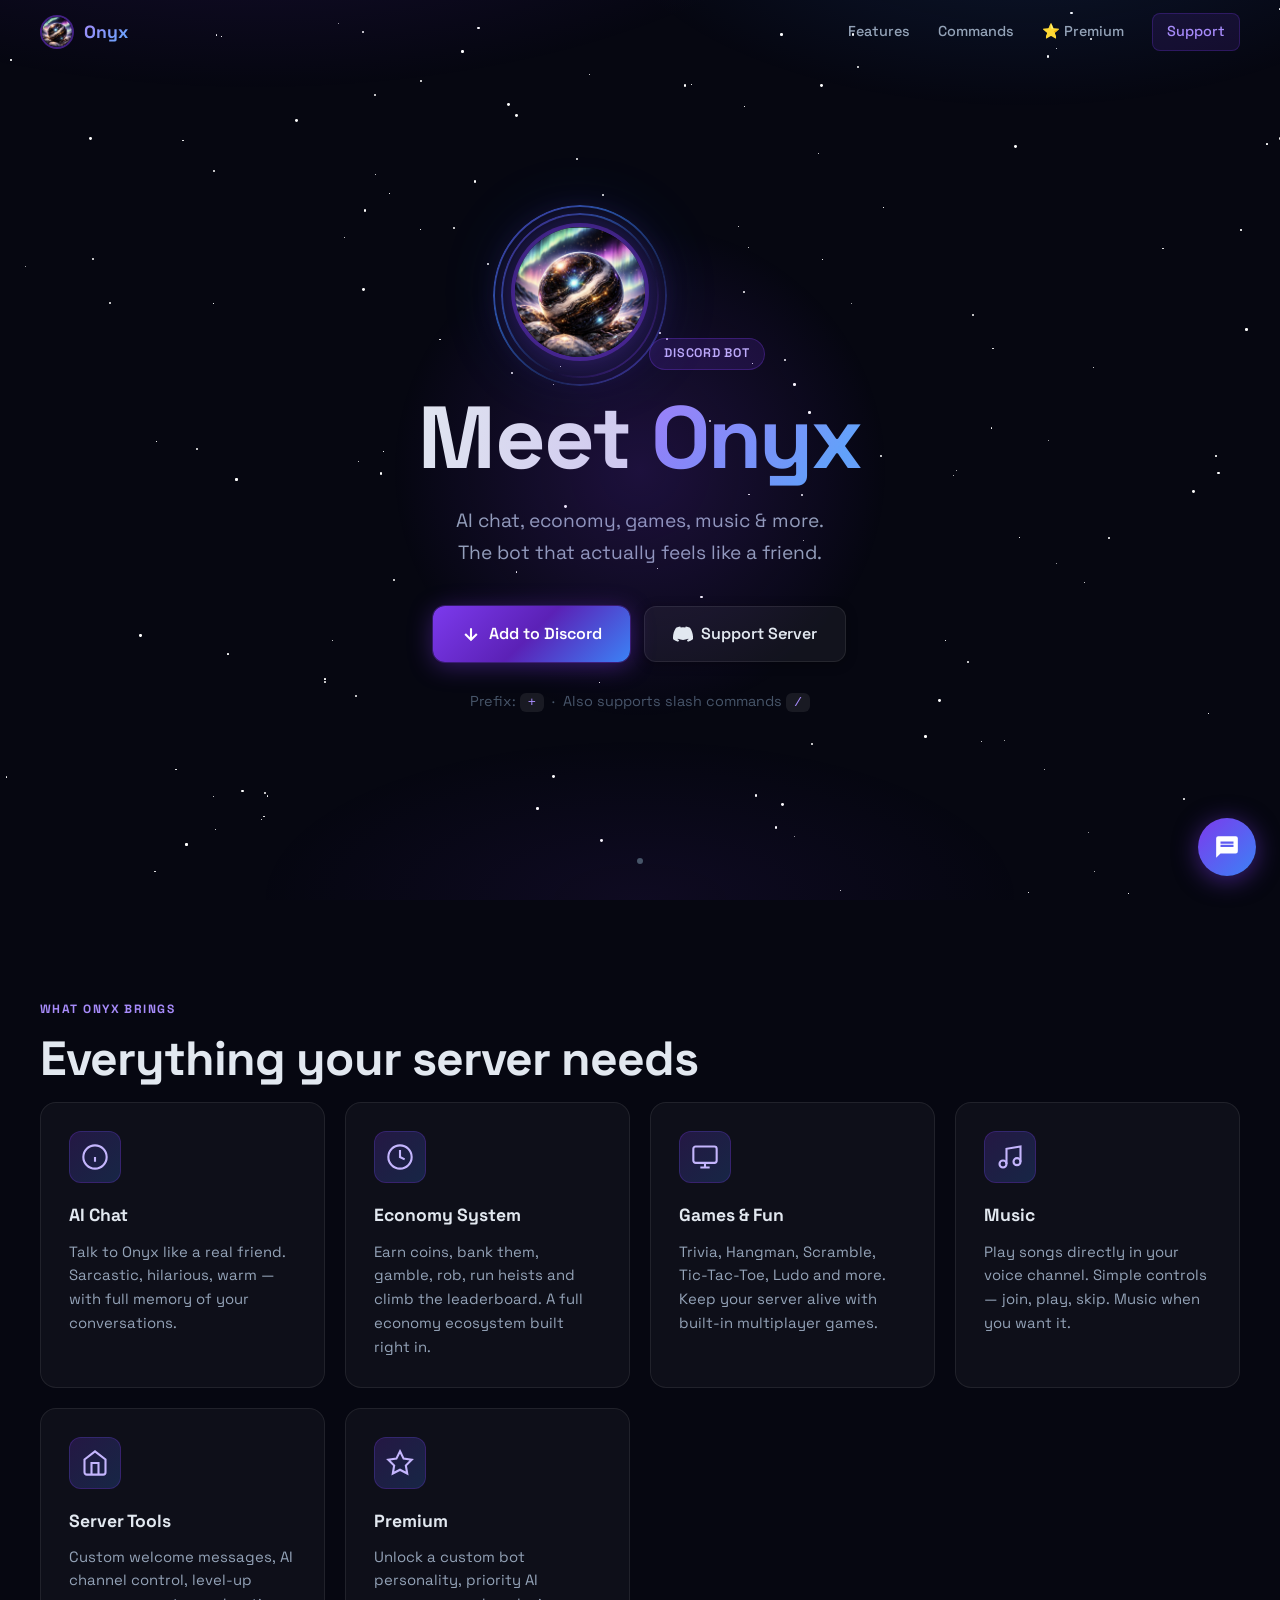
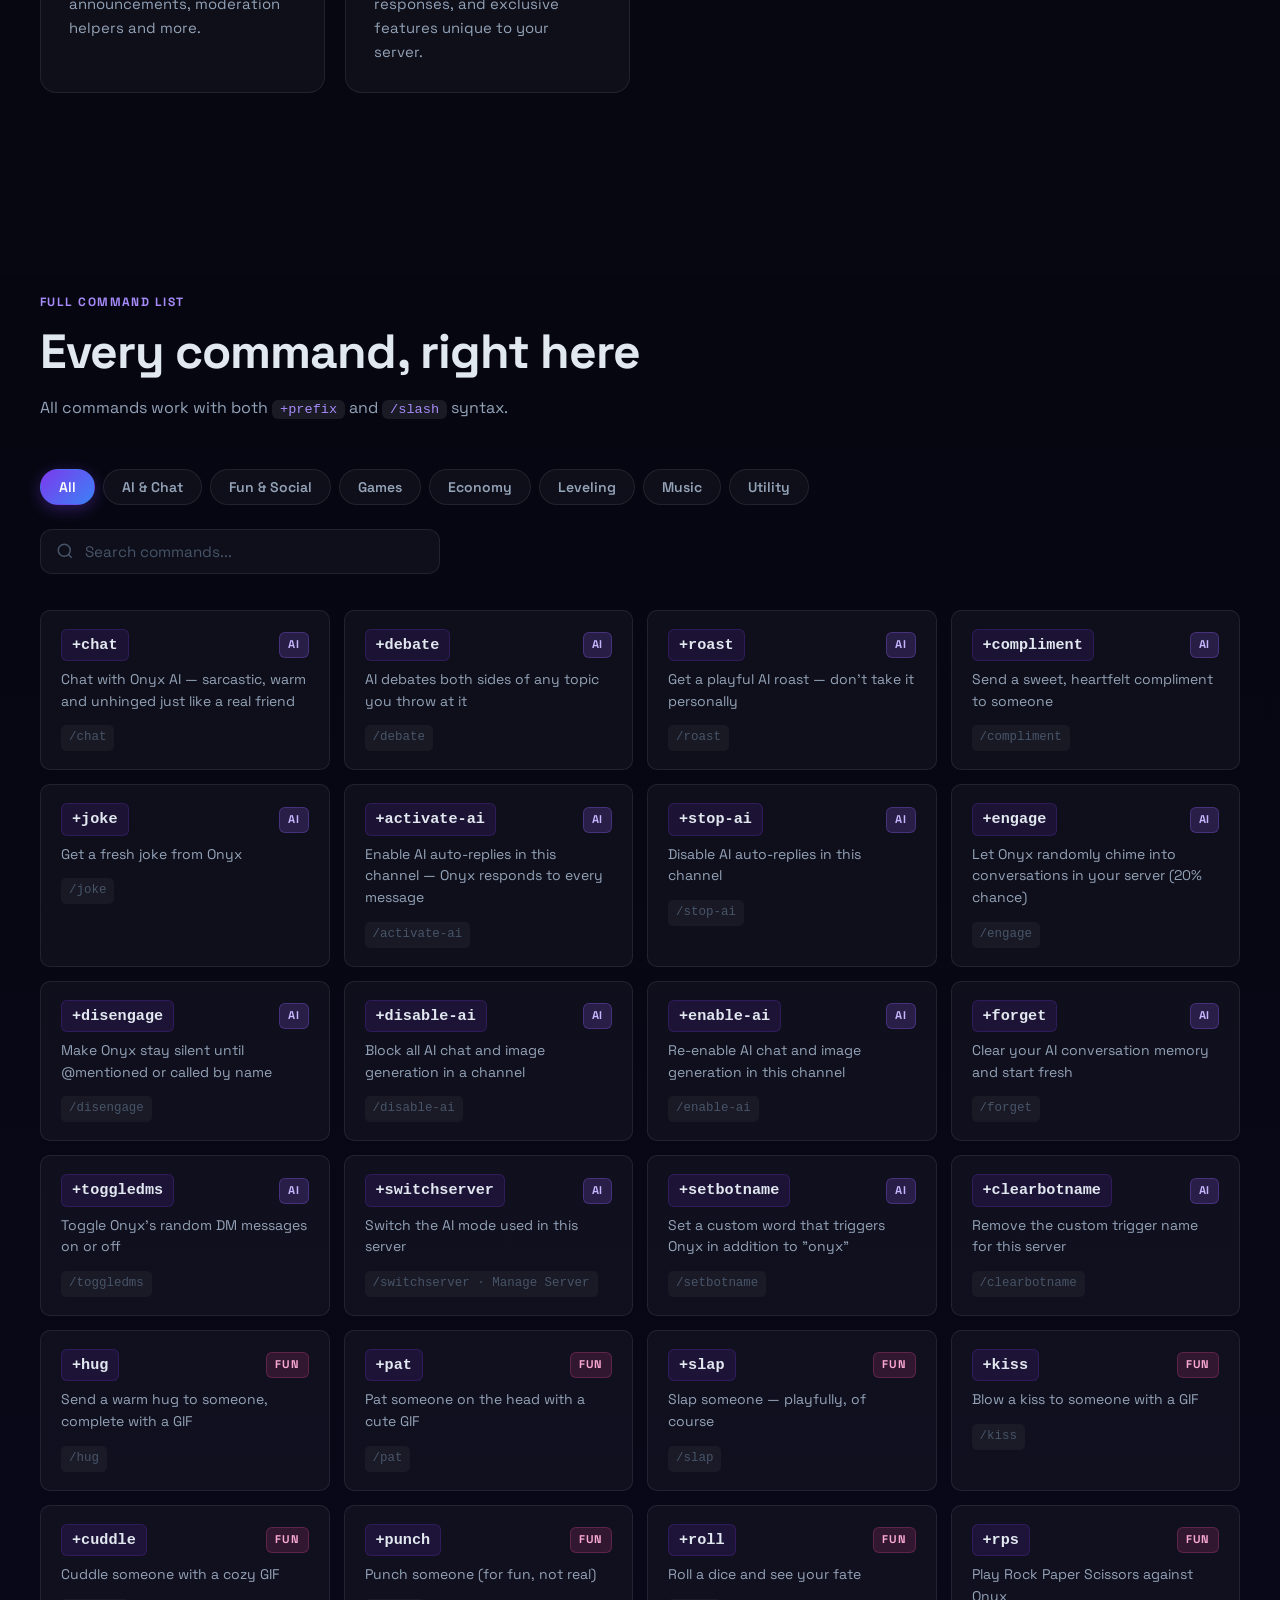
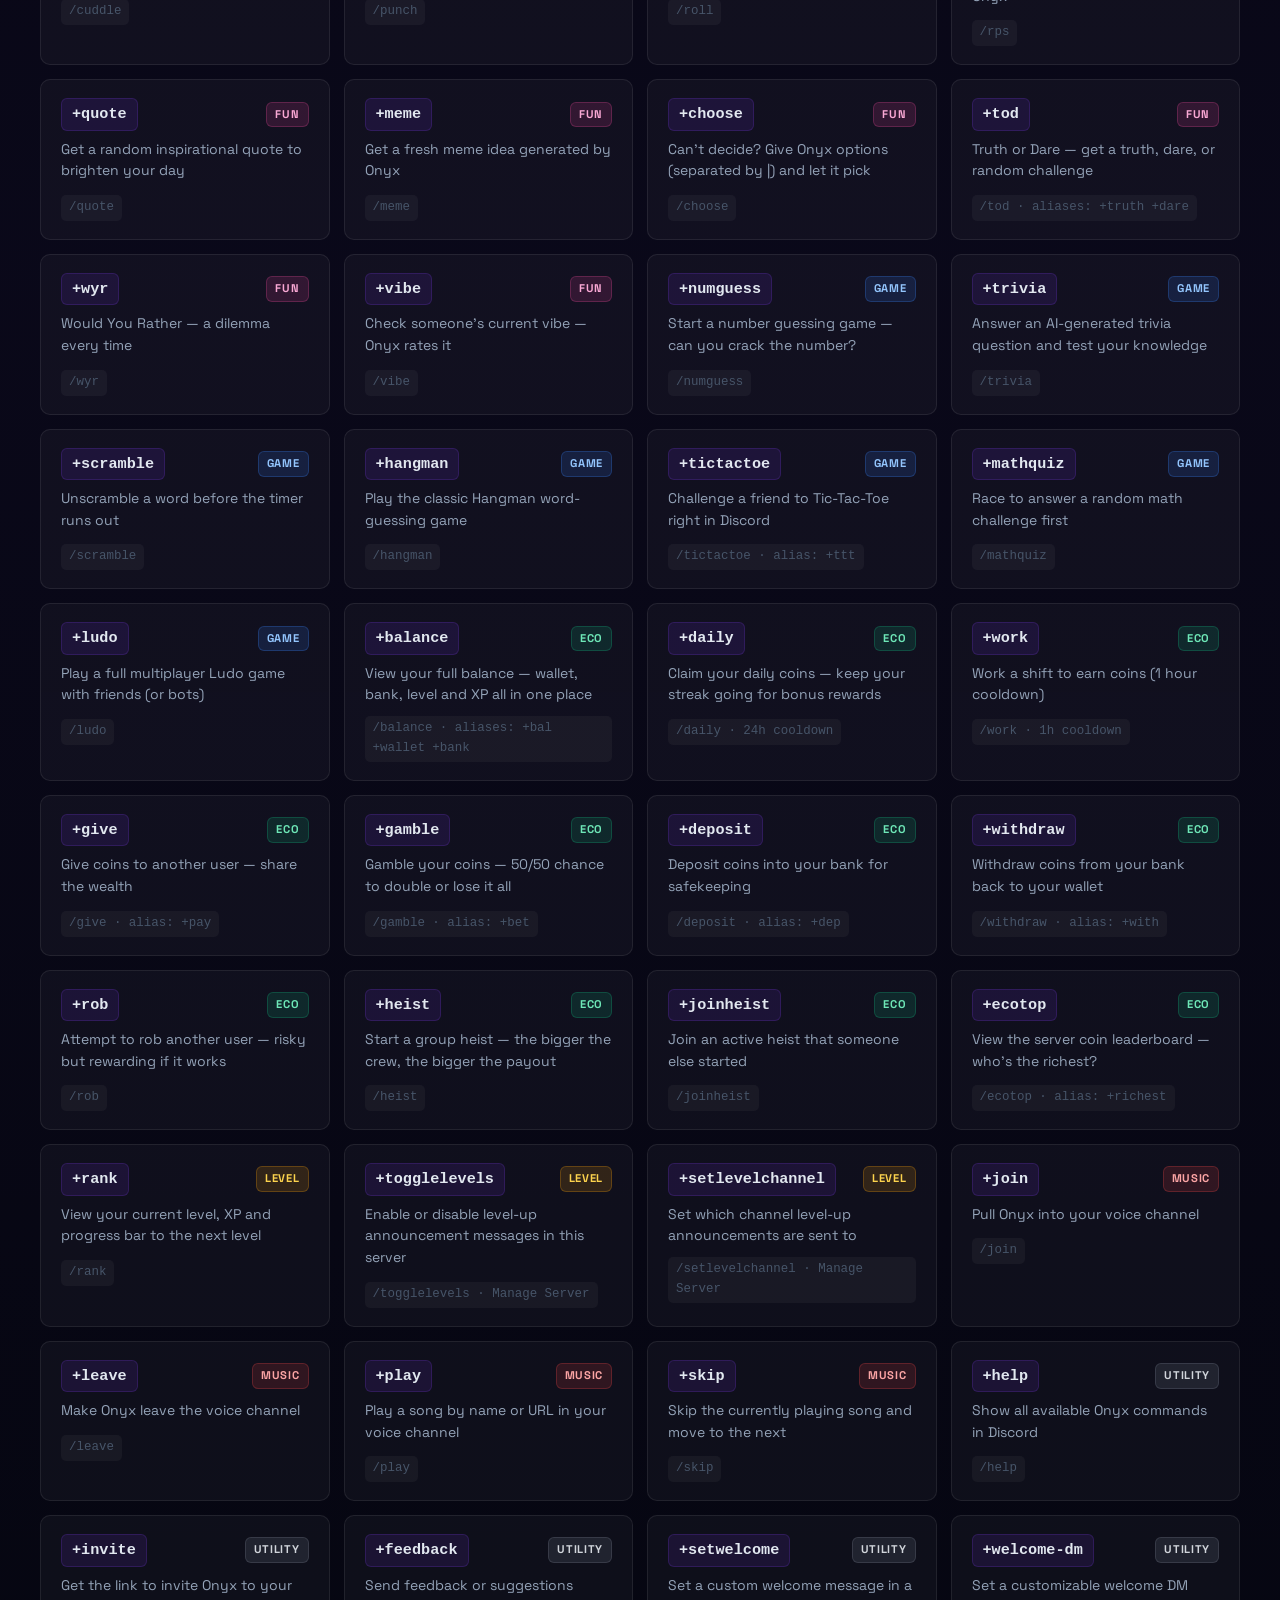
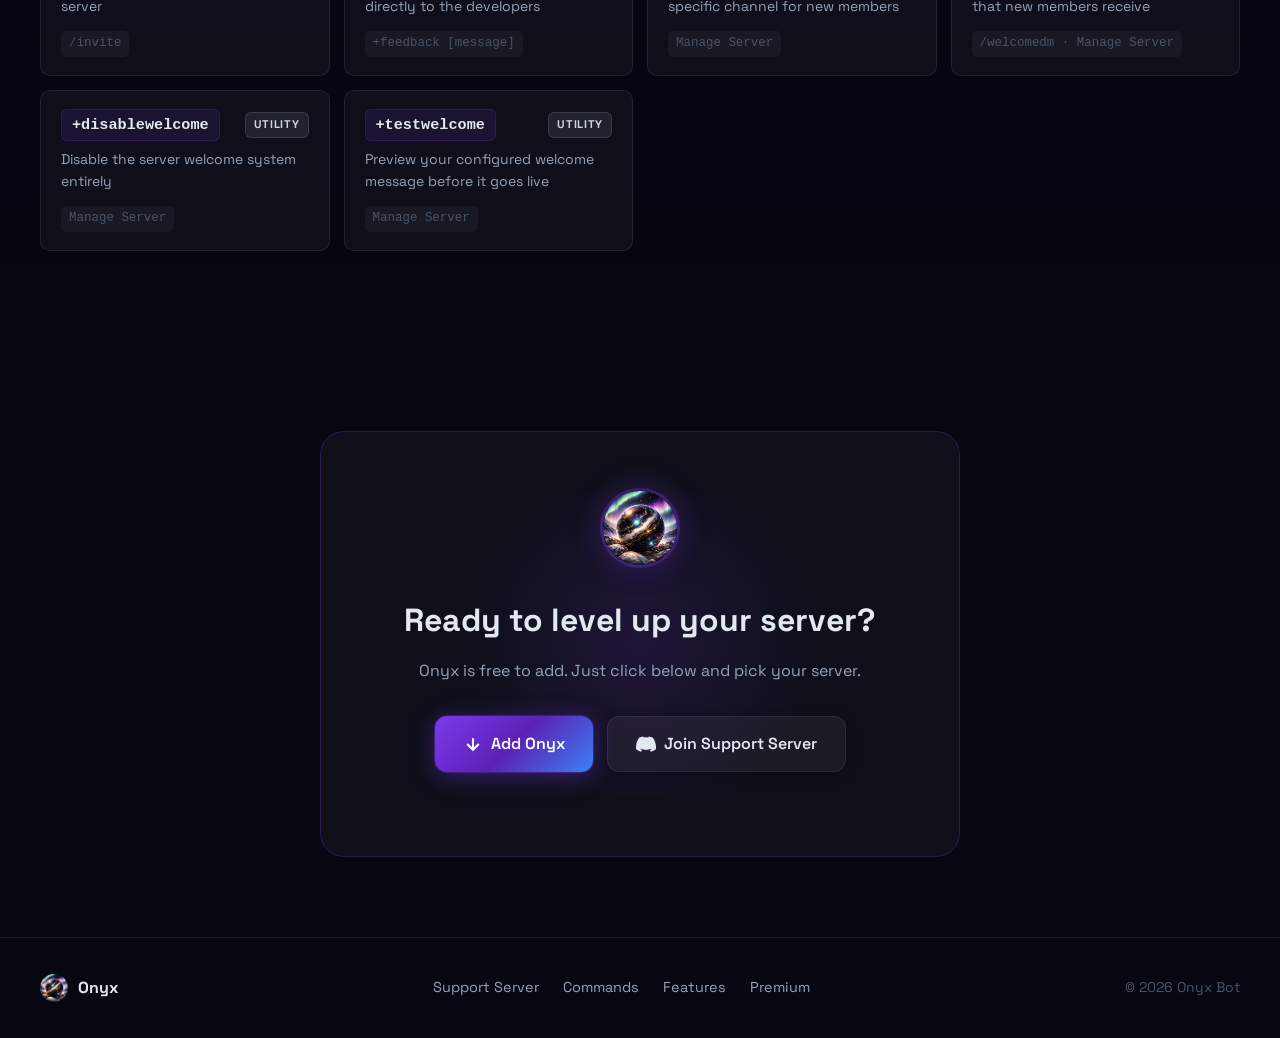
==== commit c8f16377: "Rename index (1).html to index.html" ====
--- a/index.html
+++ b/index.html
@@ -3,196 +3,765 @@
 <head>
   <meta charset="UTF-8" />
   <meta name="viewport" content="width=device-width, initial-scale=1.0" />
-  <title>Onyx Activities</title>
+  <title>Onyx — Discord Bot</title>
+  <meta name="description" content="Onyx is a powerful Discord bot with AI chat, economy, games, music, and more." />
+
+  <!-- Open Graph / Discord embed -->
+  <meta property="og:type" content="website" />
+  <meta property="og:url" content="https://onyxai.site/" />
+  <meta property="og:title" content="Onyx — Discord Bot" />
+  <meta property="og:description" content="AI chat, economy, games, music & more. The bot that actually feels like a friend. Add Onyx to your server today!" />
+  <meta property="og:image" content="https://onyxai.site/onyx.jpg" />
+  <meta property="og:image:width" content="1200" />
+  <meta property="og:image:height" content="1200" />
+  <meta property="og:site_name" content="Onyx Bot" />
+
+  <!-- Discord sidebar color + Twitter card -->
   <meta name="theme-color" content="#7c3aed" />
-  <link rel="icon" type="image/jpeg" href="../onyx.jpg" />
+  <meta name="twitter:card" content="summary_large_image" />
+  <meta name="twitter:title" content="Onyx — Discord Bot" />
+  <meta name="twitter:description" content="AI chat, economy, games, music & more. The bot that actually feels like a friend." />
+  <meta name="twitter:image" content="https://onyxai.site/onyx.jpg" />
+
+  <link rel="icon" type="image/jpeg" href="onyx.jpg" />
   <link rel="preconnect" href="https://fonts.googleapis.com" />
   <link rel="preconnect" href="https://fonts.gstatic.com" crossorigin />
-  <link href="https://fonts.googleapis.com/css2?family=Space+Grotesk:wght@400;500;600;700;800;900&display=swap" rel="stylesheet" />
-  <style>
-    *, *::before, *::after { box-sizing: border-box; margin: 0; padding: 0; }
-    :root {
-      --bg: #060711; --surface: rgba(255,255,255,0.035); --surface-hover: rgba(255,255,255,0.06);
-      --border: rgba(255,255,255,0.08); --purple: #7c3aed; --blue: #3b82f6;
-      --text: #e2e8f0; --text-muted: #94a3b8; --font: 'Space Grotesk', sans-serif;
-    }
-    html { scroll-behavior: smooth; }
-    body { font-family: var(--font); background: var(--bg); color: var(--text); min-height: 100vh; overflow-x: hidden; }
-    .aurora {
-      position: fixed; inset: 0; pointer-events: none; z-index: 0;
-      background: radial-gradient(ellipse 80% 50% at 20% -20%, rgba(124,58,237,0.15) 0%, transparent 60%),
-                  radial-gradient(ellipse 60% 40% at 80% -10%, rgba(59,130,246,0.10) 0%, transparent 55%);
-    }
-    .stars { position: fixed; inset: 0; pointer-events: none; z-index: 0; }
-    .star { position: absolute; border-radius: 50%; background: #fff; animation: twinkle var(--dur,3s) var(--delay,0s) ease-in-out infinite; }
-    @keyframes twinkle { 0%,100% { opacity: var(--min-op,0.1); } 50% { opacity: var(--max-op,0.7); } }
-
-    .page { position: relative; z-index: 1; padding: 60px 24px 80px; max-width: 960px; margin: 0 auto; text-align: center; }
-
-    .logo-wrap { display: flex; align-items: center; justify-content: center; gap: 14px; margin-bottom: 44px; }
-    .logo-img { width: 52px; height: 52px; border-radius: 50%; object-fit: cover; border: 2px solid rgba(124,58,237,0.5); box-shadow: 0 0 28px rgba(124,58,237,0.3); animation: float 6s ease-in-out infinite; }
-    @keyframes float { 0%,100% { transform: translateY(0); } 50% { transform: translateY(-6px); } }
-    .logo-name { font-size: 1.7rem; font-weight: 800; background: linear-gradient(135deg, #a78bfa, #60a5fa); -webkit-background-clip: text; -webkit-text-fill-color: transparent; background-clip: text; }
-
-    .hub-label { text-transform: uppercase; letter-spacing: 0.12em; font-size: 0.75rem; font-weight: 700; color: #a78bfa; margin-bottom: 10px; }
-    .hub-title { font-size: clamp(2rem, 6vw, 3rem); font-weight: 900; letter-spacing: -0.03em; margin-bottom: 12px; }
-    .hub-sub { color: var(--text-muted); font-size: 1rem; margin-bottom: 52px; line-height: 1.6; }
-
-    .games-grid { display: grid; grid-template-columns: repeat(auto-fill, minmax(220px, 1fr)); gap: 16px; text-align: left; }
-
-    .game-card {
-      background: var(--surface); border: 1px solid var(--border); border-radius: 20px;
-      padding: 28px 24px; text-decoration: none; color: var(--text); display: flex;
-      flex-direction: column; transition: all 0.25s; position: relative; overflow: hidden;
-    }
-    .game-card::before {
-      content: ''; position: absolute; inset: 0;
-      background: linear-gradient(135deg, rgba(124,58,237,0.08) 0%, transparent 60%);
-      opacity: 0; transition: opacity 0.25s;
-    }
-    .game-card:hover::before { opacity: 1; }
-    .game-card:hover {
-      border-color: rgba(124,58,237,0.45); background: var(--surface-hover);
-      transform: translateY(-5px); box-shadow: 0 16px 48px rgba(124,58,237,0.18);
-    }
-
-    .game-icon { font-size: 2.4rem; margin-bottom: 16px; display: block; }
-    .game-name { font-size: 1.1rem; font-weight: 800; margin-bottom: 8px; letter-spacing: -0.01em; }
-    .game-desc { color: var(--text-muted); font-size: 0.875rem; line-height: 1.6; margin-bottom: 18px; flex: 1; }
-    .game-tags { display: flex; gap: 7px; flex-wrap: wrap; margin-bottom: 16px; }
-    .tag { padding: 3px 9px; border-radius: 999px; font-size: 0.7rem; font-weight: 700; text-transform: uppercase; letter-spacing: 0.06em; }
-    .tag-multi { background: rgba(34,197,94,0.12); border: 1px solid rgba(34,197,94,0.3); color: #86efac; }
-    .tag-live  { background: rgba(124,58,237,0.15); border: 1px solid rgba(124,58,237,0.3); color: #c4b5fd; }
-    .tag-p2p   { background: rgba(234,179,8,0.12); border: 1px solid rgba(234,179,8,0.3); color: #fde047; }
-
-    .play-btn {
-      display: inline-flex; align-items: center; justify-content: center; gap: 6px;
-      padding: 9px 0; border-radius: 10px; width: 100%;
-      background: linear-gradient(135deg, var(--purple), var(--blue));
-      color: white; font-family: var(--font); font-size: 0.875rem; font-weight: 700;
-      border: none; cursor: pointer; text-decoration: none;
-      box-shadow: 0 4px 16px rgba(124,58,237,0.3); transition: all 0.2s;
-    }
-    .play-btn:hover { box-shadow: 0 6px 24px rgba(124,58,237,0.45); }
-
-    .session-note { font-size: 0.75rem; color: var(--text-muted); text-align: center; margin-top: 8px; }
-    .session-note span { color: #a78bfa; font-weight: 700; }
-
-    .divider { height: 1px; background: var(--border); margin: 48px 0 36px; }
-    .footer { color: var(--text-muted); font-size: 0.85rem; line-height: 1.8; }
-    .footer a { color: #a78bfa; text-decoration: none; }
-    .footer a:hover { text-decoration: underline; }
-    .footer code { background: rgba(255,255,255,0.07); padding: 2px 7px; border-radius: 5px; font-size: 0.8rem; color: #c4b5fd; }
-  </style>
+  <link href="https://fonts.googleapis.com/css2?family=Inter:wght@300;400;500;600;700;800;900&family=Space+Grotesk:wght@400;500;600;700&display=swap" rel="stylesheet" />
+  <link rel="stylesheet" href="style.css" />
 </head>
 <body>
+
+  <!-- Stars background -->
   <div class="stars" id="stars"></div>
   <div class="aurora"></div>
 
-  <div class="page">
-    <div class="logo-wrap">
-      <img src="../onyx.jpg" alt="Onyx" class="logo-img" />
-      <span class="logo-name">Onyx Activities</span>
+  <!-- NAV -->
+  <nav class="nav" id="nav">
+    <div class="nav-inner">
+      <div class="nav-logo">
+        <img src="onyx.jpg" alt="Onyx" class="nav-pfp" />
+        <span class="nav-name">Onyx</span>
+      </div>
+      <div class="nav-links">
+        <a href="#features">Features</a>
+        <a href="#commands">Commands</a>
+        <a href="premium.html" class="nav-premium">⭐ Premium</a>
+        <a href="https://discord.gg/CFJPDqkGHe" target="_blank" class="nav-support">Support</a>
+      </div>
+      <button class="hamburger" id="hamburger" aria-label="Menu">
+        <span></span><span></span><span></span>
+      </button>
     </div>
-
-    <div class="hub-label">Mini Games</div>
-    <h1 class="hub-title">Play with your server</h1>
-    <p class="hub-sub">Share the link in your Discord VC — everyone playing the same hour<br />gets the same session. Compare scores when you're done.</p>
-
-    <div class="games-grid">
-
-      <a href="trivia.html" class="game-card">
-        <span class="game-icon">🧠</span>
-        <div class="game-name">Void Trivia</div>
-        <p class="game-desc">10 questions, 20 seconds each. Race your VC friends on the same question set.</p>
-        <div class="game-tags">
-          <span class="tag tag-multi">Multiplayer</span>
-          <span class="tag tag-live">Same Session</span>
-        </div>
-        <span class="play-btn">Play Now ▶</span>
-        <div class="session-note">Score: points + speed bonus</div>
-      </a>
-
-      <a href="reaction.html" class="game-card">
-        <span class="game-icon">⚡</span>
-        <div class="game-name">Reaction Duel</div>
-        <p class="game-desc">Wait for the green flash — tap as fast as you can. 5 rounds, best average wins.</p>
-        <div class="game-tags">
-          <span class="tag tag-multi">Multiplayer</span>
-          <span class="tag tag-live">Same Session</span>
-        </div>
-        <span class="play-btn">Play Now ▶</span>
-        <div class="session-note">Score: reaction time in ms</div>
-      </a>
-
-      <a href="word.html" class="game-card">
-        <span class="game-icon">🔤</span>
-        <div class="game-name">Word Void</div>
-        <p class="game-desc">Guess the 5-letter mystery word in 6 tries. Same word for everyone this hour.</p>
-        <div class="game-tags">
-          <span class="tag tag-multi">Multiplayer</span>
-          <span class="tag tag-live">Same Session</span>
-        </div>
-        <span class="play-btn">Play Now ▶</span>
-        <div class="session-note">Score: guess count (lower = better)</div>
-      </a>
-
-      <a href="memory.html" class="game-card">
-        <span class="game-icon">🃏</span>
-        <div class="game-name">Memory Match</div>
-        <p class="game-desc">Flip cards to find 8 emoji pairs. Same board layout for everyone — who clears it fastest?</p>
-        <div class="game-tags">
-          <span class="tag tag-multi">Multiplayer</span>
-          <span class="tag tag-live">Same Session</span>
-        </div>
-        <span class="play-btn">Play Now ▶</span>
-        <div class="session-note">Score: time + accuracy</div>
-      </a>
-
-      <a href="chess.html" class="game-card" style="border-color:rgba(234,179,8,0.2);">
-        <span class="game-icon">♟</span>
-        <div class="game-name">Void Chess</div>
-        <p class="game-desc">Live 1v1 chess directly with someone in your VC. One player creates a room, the other joins with a code.</p>
-        <div class="game-tags">
-          <span class="tag tag-p2p">Live 1v1</span>
-          <span class="tag tag-live">Real-time</span>
-        </div>
-        <span class="play-btn" style="background:linear-gradient(135deg,#92400e,#d97706);">Play Now ▶</span>
-        <div class="session-note">Share a room code · P2P connection</div>
-      </a>
-
-      <a href="ludo.html" class="game-card" style="border-color:rgba(34,197,94,0.2);">
-        <span class="game-icon">🎲</span>
-        <div class="game-name">Void Ludo</div>
-        <p class="game-desc">Classic Ludo for 2–4 players. Create a room, share the code, and race your tokens home before everyone else.</p>
-        <div class="game-tags">
-          <span class="tag tag-p2p">Live 2–4</span>
-          <span class="tag tag-live">Real-time</span>
-        </div>
-        <span class="play-btn" style="background:linear-gradient(135deg,#14532d,#22c55e);">Play Now ▶</span>
-        <div class="session-note">Share a room code · P2P connection</div>
-      </a>
-
+  </nav>
+  <!-- Mobile menu -->
+  <div class="mobile-menu" id="mobileMenu">
+    <a href="#features" class="mobile-link">Features</a>
+    <a href="#commands" class="mobile-link">Commands</a>
+    <a href="premium.html" class="mobile-link mobile-premium">⭐ Premium</a>
+    <a href="games/" class="mobile-link">🎮 Activities</a>
+    <a href="https://discord.com/api/oauth2/authorize?client_id=1495346071822405663&permissions=277025770560&scope=bot%20applications.commands" target="_blank" class="mobile-link mobile-invite">Add to Discord</a>
+    <a href="https://discord.gg/CFJPDqkGHe" target="_blank" class="mobile-link mobile-support">Support Server</a>
+  </div>
+
+  <!-- HERO -->
+  <section class="hero">
+    <div class="hero-content">
+      <div class="hero-glow"></div>
+      <div class="pfp-wrapper" id="pfpWrapper">
+        <div class="pfp-ring"></div>
+        <div class="pfp-ring pfp-ring-2"></div>
+        <img src="onyx.jpg" alt="Onyx Bot" class="hero-pfp" id="heroPfp" />
+      </div>
+      <div class="badge">Discord Bot</div>
+      <h1 class="hero-title">
+        Meet <span class="gradient-text">Onyx</span>
+      </h1>
+      <p class="hero-sub">
+        AI chat, economy, games, music & more.<br />
+        The bot that actually feels like a friend.
+      </p>
+      <div class="hero-btns">
+        <a href="https://discord.com/api/oauth2/authorize?client_id=1495346071822405663&permissions=277025770560&scope=bot%20applications.commands"
+           target="_blank" class="btn btn-primary" id="inviteBtn">
+          <svg width="20" height="20" viewBox="0 0 24 24" fill="none" stroke="currentColor" stroke-width="2.5"><path d="M12 5v14M5 12l7 7 7-7"/></svg>
+          Add to Discord
+        </a>
+        <a href="https://discord.gg/CFJPDqkGHe" target="_blank" class="btn btn-secondary">
+          <svg width="20" height="20" viewBox="0 0 24 24" fill="currentColor"><path d="M20.317 4.37a19.791 19.791 0 0 0-4.885-1.515.074.074 0 0 0-.079.037c-.21.375-.444.864-.608 1.25a18.27 18.27 0 0 0-5.487 0 12.64 12.64 0 0 0-.617-1.25.077.077 0 0 0-.079-.037A19.736 19.736 0 0 0 3.677 4.37a.07.07 0 0 0-.032.027C.533 9.046-.32 13.58.099 18.057c.004.048.027.095.057.127a19.9 19.9 0 0 0 5.993 3.03.078.078 0 0 0 .084-.028 14.09 14.09 0 0 0 1.226-1.994.076.076 0 0 0-.041-.106 13.107 13.107 0 0 1-1.872-.892.077.077 0 0 1-.008-.128 10.2 10.2 0 0 0 .372-.292.074.074 0 0 1 .077-.01c3.928 1.793 8.18 1.793 12.062 0a.074.074 0 0 1 .078.01c.12.098.246.198.373.292a.077.077 0 0 1-.006.127 12.299 12.299 0 0 1-1.873.892.077.077 0 0 0-.041.107c.36.698.772 1.362 1.225 1.993a.076.076 0 0 0 .084.028 19.839 19.839 0 0 0 6.002-3.03.077.077 0 0 0 .032-.054c.5-5.177-.838-9.674-3.549-13.66a.061.061 0 0 0-.031-.03z"/></svg>
+          Support Server
+        </a>
+      </div>
+      <div class="hero-prefix">Prefix: <code>+</code> &nbsp;·&nbsp; Also supports slash commands <code>/</code></div>
     </div>
-
-    <div class="divider"></div>
-
-    <div class="footer">
-      <p>Hosted at <code>onyxai.site/games</code> · Works in any browser · No account needed</p>
-      <p style="margin-top:8px;">Part of <a href="https://onyxai.site">Onyx Bot</a> · <a href="https://discord.gg/CFJPDqkGHe">Support Server</a></p>
+    <div class="scroll-hint">
+      <div class="scroll-dot"></div>
+    </div>
+  </section>
+
+  <!-- FEATURES -->
+  <section class="section features" id="features">
+    <div class="container">
+      <div class="section-label">What Onyx brings</div>
+      <h2 class="section-title">Everything your server needs</h2>
+      <div class="features-grid">
+        <div class="feature-card" data-delay="0">
+          <div class="feature-icon">
+            <svg width="28" height="28" viewBox="0 0 24 24" fill="none" stroke="currentColor" stroke-width="1.8"><path d="M12 2a10 10 0 1 0 0 20 10 10 0 0 0 0-20z"/><path d="M12 16v-4M12 8h.01"/></svg>
+          </div>
+          <h3>AI Chat</h3>
+          <p>Talk to Onyx like a real friend. Sarcastic, hilarious, warm — with full memory of your conversations.</p>
+        </div>
+        <div class="feature-card" data-delay="100">
+          <div class="feature-icon">
+            <svg width="28" height="28" viewBox="0 0 24 24" fill="none" stroke="currentColor" stroke-width="1.8"><circle cx="12" cy="12" r="10"/><path d="M12 6v6l4 2"/></svg>
+          </div>
+          <h3>Economy System</h3>
+          <p>Earn coins, bank them, gamble, rob, run heists and climb the leaderboard. A full economy ecosystem built right in.</p>
+        </div>
+        <div class="feature-card" data-delay="200">
+          <div class="feature-icon">
+            <svg width="28" height="28" viewBox="0 0 24 24" fill="none" stroke="currentColor" stroke-width="1.8"><rect x="2" y="3" width="20" height="14" rx="2"/><path d="M8 21h8M12 17v4"/></svg>
+          </div>
+          <h3>Games & Fun</h3>
+          <p>Trivia, Hangman, Scramble, Tic-Tac-Toe, Ludo and more. Keep your server alive with built-in multiplayer games.</p>
+        </div>
+        <div class="feature-card" data-delay="300">
+          <div class="feature-icon">
+            <svg width="28" height="28" viewBox="0 0 24 24" fill="none" stroke="currentColor" stroke-width="1.8"><path d="M9 18V5l12-2v13"/><circle cx="6" cy="18" r="3"/><circle cx="18" cy="16" r="3"/></svg>
+          </div>
+          <h3>Music</h3>
+          <p>Play songs directly in your voice channel. Simple controls — join, play, skip. Music when you want it.</p>
+        </div>
+        <div class="feature-card" data-delay="400">
+          <div class="feature-icon">
+            <svg width="28" height="28" viewBox="0 0 24 24" fill="none" stroke="currentColor" stroke-width="1.8"><path d="M3 9l9-7 9 7v11a2 2 0 0 1-2 2H5a2 2 0 0 1-2-2z"/><polyline points="9,22 9,12 15,12 15,22"/></svg>
+          </div>
+          <h3>Server Tools</h3>
+          <p>Custom welcome messages, AI channel control, level-up announcements, moderation helpers and more.</p>
+        </div>
+        <div class="feature-card" data-delay="500">
+          <div class="feature-icon">
+            <svg width="28" height="28" viewBox="0 0 24 24" fill="none" stroke="currentColor" stroke-width="1.8"><polygon points="12,2 15.09,8.26 22,9.27 17,14.14 18.18,21.02 12,17.77 5.82,21.02 7,14.14 2,9.27 8.91,8.26"/></svg>
+          </div>
+          <h3>Premium</h3>
+          <p>Unlock a custom bot personality, priority AI responses, and exclusive features unique to your server.</p>
+        </div>
+      </div>
+    </div>
+  </section>
+
+  <!-- COMMANDS -->
+  <section class="section commands-section" id="commands">
+    <div class="container">
+      <div class="section-label">Full command list</div>
+      <h2 class="section-title">Every command, right here</h2>
+      <p class="section-sub">All commands work with both <code>+prefix</code> and <code>/slash</code> syntax.</p>
+
+      <div class="cmd-tabs" id="cmdTabs">
+        <button class="cmd-tab active" data-cat="all">All</button>
+        <button class="cmd-tab" data-cat="ai">AI & Chat</button>
+        <button class="cmd-tab" data-cat="fun">Fun & Social</button>
+        <button class="cmd-tab" data-cat="games">Games</button>
+        <button class="cmd-tab" data-cat="economy">Economy</button>
+        <button class="cmd-tab" data-cat="leveling">Leveling</button>
+        <button class="cmd-tab" data-cat="music">Music</button>
+        <button class="cmd-tab" data-cat="utility">Utility</button>
+      </div>
+
+      <div class="cmd-search-wrap">
+        <svg class="search-icon" width="18" height="18" viewBox="0 0 24 24" fill="none" stroke="currentColor" stroke-width="2"><circle cx="11" cy="11" r="8"/><path d="m21 21-4.35-4.35"/></svg>
+        <input type="text" class="cmd-search" id="cmdSearch" placeholder="Search commands..." />
+      </div>
+
+      <div class="cmd-grid" id="cmdGrid">
+        <!-- AI & Chat -->
+        <div class="cmd-card" data-cat="ai">
+          <div class="cmd-header">
+            <span class="cmd-name">+chat</span>
+            <span class="cmd-badge ai">AI</span>
+          </div>
+          <p class="cmd-desc">Chat with Onyx AI — sarcastic, warm and unhinged just like a real friend</p>
+          <div class="cmd-alias">/chat</div>
+        </div>
+        <div class="cmd-card" data-cat="ai">
+          <div class="cmd-header">
+            <span class="cmd-name">+debate</span>
+            <span class="cmd-badge ai">AI</span>
+          </div>
+          <p class="cmd-desc">AI debates both sides of any topic you throw at it</p>
+          <div class="cmd-alias">/debate</div>
+        </div>
+        <div class="cmd-card" data-cat="ai">
+          <div class="cmd-header">
+            <span class="cmd-name">+roast</span>
+            <span class="cmd-badge ai">AI</span>
+          </div>
+          <p class="cmd-desc">Get a playful AI roast — don't take it personally</p>
+          <div class="cmd-alias">/roast</div>
+        </div>
+        <div class="cmd-card" data-cat="ai">
+          <div class="cmd-header">
+            <span class="cmd-name">+compliment</span>
+            <span class="cmd-badge ai">AI</span>
+          </div>
+          <p class="cmd-desc">Send a sweet, heartfelt compliment to someone</p>
+          <div class="cmd-alias">/compliment</div>
+        </div>
+        <div class="cmd-card" data-cat="ai">
+          <div class="cmd-header">
+            <span class="cmd-name">+joke</span>
+            <span class="cmd-badge ai">AI</span>
+          </div>
+          <p class="cmd-desc">Get a fresh joke from Onyx</p>
+          <div class="cmd-alias">/joke</div>
+        </div>
+        <div class="cmd-card" data-cat="ai">
+          <div class="cmd-header">
+            <span class="cmd-name">+activate-ai</span>
+            <span class="cmd-badge ai">AI</span>
+          </div>
+          <p class="cmd-desc">Enable AI auto-replies in this channel — Onyx responds to every message</p>
+          <div class="cmd-alias">/activate-ai</div>
+        </div>
+        <div class="cmd-card" data-cat="ai">
+          <div class="cmd-header">
+            <span class="cmd-name">+stop-ai</span>
+            <span class="cmd-badge ai">AI</span>
+          </div>
+          <p class="cmd-desc">Disable AI auto-replies in this channel</p>
+          <div class="cmd-alias">/stop-ai</div>
+        </div>
+        <div class="cmd-card" data-cat="ai">
+          <div class="cmd-header">
+            <span class="cmd-name">+engage</span>
+            <span class="cmd-badge ai">AI</span>
+          </div>
+          <p class="cmd-desc">Let Onyx randomly chime into conversations in your server (20% chance)</p>
+          <div class="cmd-alias">/engage</div>
+        </div>
+        <div class="cmd-card" data-cat="ai">
+          <div class="cmd-header">
+            <span class="cmd-name">+disengage</span>
+            <span class="cmd-badge ai">AI</span>
+          </div>
+          <p class="cmd-desc">Make Onyx stay silent until @mentioned or called by name</p>
+          <div class="cmd-alias">/disengage</div>
+        </div>
+        <div class="cmd-card" data-cat="ai">
+          <div class="cmd-header">
+            <span class="cmd-name">+disable-ai</span>
+            <span class="cmd-badge ai">AI</span>
+          </div>
+          <p class="cmd-desc">Block all AI chat and image generation in a channel</p>
+          <div class="cmd-alias">/disable-ai</div>
+        </div>
+        <div class="cmd-card" data-cat="ai">
+          <div class="cmd-header">
+            <span class="cmd-name">+enable-ai</span>
+            <span class="cmd-badge ai">AI</span>
+          </div>
+          <p class="cmd-desc">Re-enable AI chat and image generation in this channel</p>
+          <div class="cmd-alias">/enable-ai</div>
+        </div>
+        <div class="cmd-card" data-cat="ai">
+          <div class="cmd-header">
+            <span class="cmd-name">+forget</span>
+            <span class="cmd-badge ai">AI</span>
+          </div>
+          <p class="cmd-desc">Clear your AI conversation memory and start fresh</p>
+          <div class="cmd-alias">/forget</div>
+        </div>
+        <div class="cmd-card" data-cat="ai">
+          <div class="cmd-header">
+            <span class="cmd-name">+toggledms</span>
+            <span class="cmd-badge ai">AI</span>
+          </div>
+          <p class="cmd-desc">Toggle Onyx's random DM messages on or off</p>
+          <div class="cmd-alias">/toggledms</div>
+        </div>
+        <div class="cmd-card" data-cat="ai">
+          <div class="cmd-header">
+            <span class="cmd-name">+switchserver</span>
+            <span class="cmd-badge ai">AI</span>
+          </div>
+          <p class="cmd-desc">Switch the AI mode used in this server</p>
+          <div class="cmd-alias">/switchserver · Manage Server</div>
+        </div>
+        <div class="cmd-card" data-cat="ai">
+          <div class="cmd-header">
+            <span class="cmd-name">+setbotname</span>
+            <span class="cmd-badge ai">AI</span>
+          </div>
+          <p class="cmd-desc">Set a custom word that triggers Onyx in addition to "onyx"</p>
+          <div class="cmd-alias">/setbotname</div>
+        </div>
+        <div class="cmd-card" data-cat="ai">
+          <div class="cmd-header">
+            <span class="cmd-name">+clearbotname</span>
+            <span class="cmd-badge ai">AI</span>
+          </div>
+          <p class="cmd-desc">Remove the custom trigger name for this server</p>
+          <div class="cmd-alias">/clearbotname</div>
+        </div>
+
+        <!-- Fun & Social -->
+        <div class="cmd-card" data-cat="fun">
+          <div class="cmd-header">
+            <span class="cmd-name">+hug</span>
+            <span class="cmd-badge fun">Fun</span>
+          </div>
+          <p class="cmd-desc">Send a warm hug to someone, complete with a GIF</p>
+          <div class="cmd-alias">/hug</div>
+        </div>
+        <div class="cmd-card" data-cat="fun">
+          <div class="cmd-header">
+            <span class="cmd-name">+pat</span>
+            <span class="cmd-badge fun">Fun</span>
+          </div>
+          <p class="cmd-desc">Pat someone on the head with a cute GIF</p>
+          <div class="cmd-alias">/pat</div>
+        </div>
+        <div class="cmd-card" data-cat="fun">
+          <div class="cmd-header">
+            <span class="cmd-name">+slap</span>
+            <span class="cmd-badge fun">Fun</span>
+          </div>
+          <p class="cmd-desc">Slap someone — playfully, of course</p>
+          <div class="cmd-alias">/slap</div>
+        </div>
+        <div class="cmd-card" data-cat="fun">
+          <div class="cmd-header">
+            <span class="cmd-name">+kiss</span>
+            <span class="cmd-badge fun">Fun</span>
+          </div>
+          <p class="cmd-desc">Blow a kiss to someone with a GIF</p>
+          <div class="cmd-alias">/kiss</div>
+        </div>
+        <div class="cmd-card" data-cat="fun">
+          <div class="cmd-header">
+            <span class="cmd-name">+cuddle</span>
+            <span class="cmd-badge fun">Fun</span>
+          </div>
+          <p class="cmd-desc">Cuddle someone with a cozy GIF</p>
+          <div class="cmd-alias">/cuddle</div>
+        </div>
+        <div class="cmd-card" data-cat="fun">
+          <div class="cmd-header">
+            <span class="cmd-name">+punch</span>
+            <span class="cmd-badge fun">Fun</span>
+          </div>
+          <p class="cmd-desc">Punch someone (for fun, not real)</p>
+          <div class="cmd-alias">/punch</div>
+        </div>
+        <div class="cmd-card" data-cat="fun">
+          <div class="cmd-header">
+            <span class="cmd-name">+roll</span>
+            <span class="cmd-badge fun">Fun</span>
+          </div>
+          <p class="cmd-desc">Roll a dice and see your fate</p>
+          <div class="cmd-alias">/roll</div>
+        </div>
+        <div class="cmd-card" data-cat="fun">
+          <div class="cmd-header">
+            <span class="cmd-name">+rps</span>
+            <span class="cmd-badge fun">Fun</span>
+          </div>
+          <p class="cmd-desc">Play Rock Paper Scissors against Onyx</p>
+          <div class="cmd-alias">/rps</div>
+        </div>
+        <div class="cmd-card" data-cat="fun">
+          <div class="cmd-header">
+            <span class="cmd-name">+quote</span>
+            <span class="cmd-badge fun">Fun</span>
+          </div>
+          <p class="cmd-desc">Get a random inspirational quote to brighten your day</p>
+          <div class="cmd-alias">/quote</div>
+        </div>
+        <div class="cmd-card" data-cat="fun">
+          <div class="cmd-header">
+            <span class="cmd-name">+meme</span>
+            <span class="cmd-badge fun">Fun</span>
+          </div>
+          <p class="cmd-desc">Get a fresh meme idea generated by Onyx</p>
+          <div class="cmd-alias">/meme</div>
+        </div>
+        <div class="cmd-card" data-cat="fun">
+          <div class="cmd-header">
+            <span class="cmd-name">+choose</span>
+            <span class="cmd-badge fun">Fun</span>
+          </div>
+          <p class="cmd-desc">Can't decide? Give Onyx options (separated by |) and let it pick</p>
+          <div class="cmd-alias">/choose</div>
+        </div>
+        <div class="cmd-card" data-cat="fun">
+          <div class="cmd-header">
+            <span class="cmd-name">+tod</span>
+            <span class="cmd-badge fun">Fun</span>
+          </div>
+          <p class="cmd-desc">Truth or Dare — get a truth, dare, or random challenge</p>
+          <div class="cmd-alias">/tod · aliases: +truth +dare</div>
+        </div>
+        <div class="cmd-card" data-cat="fun">
+          <div class="cmd-header">
+            <span class="cmd-name">+wyr</span>
+            <span class="cmd-badge fun">Fun</span>
+          </div>
+          <p class="cmd-desc">Would You Rather — a dilemma every time</p>
+          <div class="cmd-alias">/wyr</div>
+        </div>
+        <div class="cmd-card" data-cat="fun">
+          <div class="cmd-header">
+            <span class="cmd-name">+vibe</span>
+            <span class="cmd-badge fun">Fun</span>
+          </div>
+          <p class="cmd-desc">Check someone's current vibe — Onyx rates it</p>
+          <div class="cmd-alias">/vibe</div>
+        </div>
+
+        <!-- Games -->
+        <div class="cmd-card" data-cat="games">
+          <div class="cmd-header">
+            <span class="cmd-name">+numguess</span>
+            <span class="cmd-badge games">Game</span>
+          </div>
+          <p class="cmd-desc">Start a number guessing game — can you crack the number?</p>
+          <div class="cmd-alias">/numguess</div>
+        </div>
+        <div class="cmd-card" data-cat="games">
+          <div class="cmd-header">
+            <span class="cmd-name">+trivia</span>
+            <span class="cmd-badge games">Game</span>
+          </div>
+          <p class="cmd-desc">Answer an AI-generated trivia question and test your knowledge</p>
+          <div class="cmd-alias">/trivia</div>
+        </div>
+        <div class="cmd-card" data-cat="games">
+          <div class="cmd-header">
+            <span class="cmd-name">+scramble</span>
+            <span class="cmd-badge games">Game</span>
+          </div>
+          <p class="cmd-desc">Unscramble a word before the timer runs out</p>
+          <div class="cmd-alias">/scramble</div>
+        </div>
+        <div class="cmd-card" data-cat="games">
+          <div class="cmd-header">
+            <span class="cmd-name">+hangman</span>
+            <span class="cmd-badge games">Game</span>
+          </div>
+          <p class="cmd-desc">Play the classic Hangman word-guessing game</p>
+          <div class="cmd-alias">/hangman</div>
+        </div>
+        <div class="cmd-card" data-cat="games">
+          <div class="cmd-header">
+            <span class="cmd-name">+tictactoe</span>
+            <span class="cmd-badge games">Game</span>
+          </div>
+          <p class="cmd-desc">Challenge a friend to Tic-Tac-Toe right in Discord</p>
+          <div class="cmd-alias">/tictactoe · alias: +ttt</div>
+        </div>
+        <div class="cmd-card" data-cat="games">
+          <div class="cmd-header">
+            <span class="cmd-name">+mathquiz</span>
+            <span class="cmd-badge games">Game</span>
+          </div>
+          <p class="cmd-desc">Race to answer a random math challenge first</p>
+          <div class="cmd-alias">/mathquiz</div>
+        </div>
+        <div class="cmd-card" data-cat="games">
+          <div class="cmd-header">
+            <span class="cmd-name">+ludo</span>
+            <span class="cmd-badge games">Game</span>
+          </div>
+          <p class="cmd-desc">Play a full multiplayer Ludo game with friends (or bots)</p>
+          <div class="cmd-alias">/ludo</div>
+        </div>
+
+        <!-- Economy -->
+        <div class="cmd-card" data-cat="economy">
+          <div class="cmd-header">
+            <span class="cmd-name">+balance</span>
+            <span class="cmd-badge eco">Eco</span>
+          </div>
+          <p class="cmd-desc">View your full balance — wallet, bank, level and XP all in one place</p>
+          <div class="cmd-alias">/balance · aliases: +bal +wallet +bank</div>
+        </div>
+        <div class="cmd-card" data-cat="economy">
+          <div class="cmd-header">
+            <span class="cmd-name">+daily</span>
+            <span class="cmd-badge eco">Eco</span>
+          </div>
+          <p class="cmd-desc">Claim your daily coins — keep your streak going for bonus rewards</p>
+          <div class="cmd-alias">/daily · 24h cooldown</div>
+        </div>
+        <div class="cmd-card" data-cat="economy">
+          <div class="cmd-header">
+            <span class="cmd-name">+work</span>
+            <span class="cmd-badge eco">Eco</span>
+          </div>
+          <p class="cmd-desc">Work a shift to earn coins (1 hour cooldown)</p>
+          <div class="cmd-alias">/work · 1h cooldown</div>
+        </div>
+        <div class="cmd-card" data-cat="economy">
+          <div class="cmd-header">
+            <span class="cmd-name">+give</span>
+            <span class="cmd-badge eco">Eco</span>
+          </div>
+          <p class="cmd-desc">Give coins to another user — share the wealth</p>
+          <div class="cmd-alias">/give · alias: +pay</div>
+        </div>
+        <div class="cmd-card" data-cat="economy">
+          <div class="cmd-header">
+            <span class="cmd-name">+gamble</span>
+            <span class="cmd-badge eco">Eco</span>
+          </div>
+          <p class="cmd-desc">Gamble your coins — 50/50 chance to double or lose it all</p>
+          <div class="cmd-alias">/gamble · alias: +bet</div>
+        </div>
+        <div class="cmd-card" data-cat="economy">
+          <div class="cmd-header">
+            <span class="cmd-name">+deposit</span>
+            <span class="cmd-badge eco">Eco</span>
+          </div>
+          <p class="cmd-desc">Deposit coins into your bank for safekeeping</p>
+          <div class="cmd-alias">/deposit · alias: +dep</div>
+        </div>
+        <div class="cmd-card" data-cat="economy">
+          <div class="cmd-header">
+            <span class="cmd-name">+withdraw</span>
+            <span class="cmd-badge eco">Eco</span>
+          </div>
+          <p class="cmd-desc">Withdraw coins from your bank back to your wallet</p>
+          <div class="cmd-alias">/withdraw · alias: +with</div>
+        </div>
+        <div class="cmd-card" data-cat="economy">
+          <div class="cmd-header">
+            <span class="cmd-name">+rob</span>
+            <span class="cmd-badge eco">Eco</span>
+          </div>
+          <p class="cmd-desc">Attempt to rob another user — risky but rewarding if it works</p>
+          <div class="cmd-alias">/rob</div>
+        </div>
+        <div class="cmd-card" data-cat="economy">
+          <div class="cmd-header">
+            <span class="cmd-name">+heist</span>
+            <span class="cmd-badge eco">Eco</span>
+          </div>
+          <p class="cmd-desc">Start a group heist — the bigger the crew, the bigger the payout</p>
+          <div class="cmd-alias">/heist</div>
+        </div>
+        <div class="cmd-card" data-cat="economy">
+          <div class="cmd-header">
+            <span class="cmd-name">+joinheist</span>
+            <span class="cmd-badge eco">Eco</span>
+          </div>
+          <p class="cmd-desc">Join an active heist that someone else started</p>
+          <div class="cmd-alias">/joinheist</div>
+        </div>
+        <div class="cmd-card" data-cat="economy">
+          <div class="cmd-header">
+            <span class="cmd-name">+ecotop</span>
+            <span class="cmd-badge eco">Eco</span>
+          </div>
+          <p class="cmd-desc">View the server coin leaderboard — who's the richest?</p>
+          <div class="cmd-alias">/ecotop · alias: +richest</div>
+        </div>
+
+        <!-- Leveling -->
+        <div class="cmd-card" data-cat="leveling">
+          <div class="cmd-header">
+            <span class="cmd-name">+rank</span>
+            <span class="cmd-badge lvl">Level</span>
+          </div>
+          <p class="cmd-desc">View your current level, XP and progress bar to the next level</p>
+          <div class="cmd-alias">/rank</div>
+        </div>
+        <div class="cmd-card" data-cat="leveling">
+          <div class="cmd-header">
+            <span class="cmd-name">+togglelevels</span>
+            <span class="cmd-badge lvl">Level</span>
+          </div>
+          <p class="cmd-desc">Enable or disable level-up announcement messages in this server</p>
+          <div class="cmd-alias">/togglelevels · Manage Server</div>
+        </div>
+        <div class="cmd-card" data-cat="leveling">
+          <div class="cmd-header">
+            <span class="cmd-name">+setlevelchannel</span>
+            <span class="cmd-badge lvl">Level</span>
+          </div>
+          <p class="cmd-desc">Set which channel level-up announcements are sent to</p>
+          <div class="cmd-alias">/setlevelchannel · Manage Server</div>
+        </div>
+
+        <!-- Music -->
+        <div class="cmd-card" data-cat="music">
+          <div class="cmd-header">
+            <span class="cmd-name">+join</span>
+            <span class="cmd-badge music">Music</span>
+          </div>
+          <p class="cmd-desc">Pull Onyx into your voice channel</p>
+          <div class="cmd-alias">/join</div>
+        </div>
+        <div class="cmd-card" data-cat="music">
+          <div class="cmd-header">
+            <span class="cmd-name">+leave</span>
+            <span class="cmd-badge music">Music</span>
+          </div>
+          <p class="cmd-desc">Make Onyx leave the voice channel</p>
+          <div class="cmd-alias">/leave</div>
+        </div>
+        <div class="cmd-card" data-cat="music">
+          <div class="cmd-header">
+            <span class="cmd-name">+play</span>
+            <span class="cmd-badge music">Music</span>
+          </div>
+          <p class="cmd-desc">Play a song by name or URL in your voice channel</p>
+          <div class="cmd-alias">/play</div>
+        </div>
+        <div class="cmd-card" data-cat="music">
+          <div class="cmd-header">
+            <span class="cmd-name">+skip</span>
+            <span class="cmd-badge music">Music</span>
+          </div>
+          <p class="cmd-desc">Skip the currently playing song and move to the next</p>
+          <div class="cmd-alias">/skip</div>
+        </div>
+
+        <!-- Utility -->
+        <div class="cmd-card" data-cat="utility">
+          <div class="cmd-header">
+            <span class="cmd-name">+help</span>
+            <span class="cmd-badge util">Utility</span>
+          </div>
+          <p class="cmd-desc">Show all available Onyx commands in Discord</p>
+          <div class="cmd-alias">/help</div>
+        </div>
+        <div class="cmd-card" data-cat="utility">
+          <div class="cmd-header">
+            <span class="cmd-name">+invite</span>
+            <span class="cmd-badge util">Utility</span>
+          </div>
+          <p class="cmd-desc">Get the link to invite Onyx to your server</p>
+          <div class="cmd-alias">/invite</div>
+        </div>
+        <div class="cmd-card" data-cat="utility">
+          <div class="cmd-header">
+            <span class="cmd-name">+feedback</span>
+            <span class="cmd-badge util">Utility</span>
+          </div>
+          <p class="cmd-desc">Send feedback or suggestions directly to the developers</p>
+          <div class="cmd-alias">+feedback [message]</div>
+        </div>
+        <div class="cmd-card" data-cat="utility">
+          <div class="cmd-header">
+            <span class="cmd-name">+setwelcome</span>
+            <span class="cmd-badge util">Utility</span>
+          </div>
+          <p class="cmd-desc">Set a custom welcome message in a specific channel for new members</p>
+          <div class="cmd-alias">Manage Server</div>
+        </div>
+        <div class="cmd-card" data-cat="utility">
+          <div class="cmd-header">
+            <span class="cmd-name">+welcome-dm</span>
+            <span class="cmd-badge util">Utility</span>
+          </div>
+          <p class="cmd-desc">Set a customizable welcome DM that new members receive</p>
+          <div class="cmd-alias">/welcomedm · Manage Server</div>
+        </div>
+        <div class="cmd-card" data-cat="utility">
+          <div class="cmd-header">
+            <span class="cmd-name">+disablewelcome</span>
+            <span class="cmd-badge util">Utility</span>
+          </div>
+          <p class="cmd-desc">Disable the server welcome system entirely</p>
+          <div class="cmd-alias">Manage Server</div>
+        </div>
+        <div class="cmd-card" data-cat="utility">
+          <div class="cmd-header">
+            <span class="cmd-name">+testwelcome</span>
+            <span class="cmd-badge util">Utility</span>
+          </div>
+          <p class="cmd-desc">Preview your configured welcome message before it goes live</p>
+          <div class="cmd-alias">Manage Server</div>
+        </div>
+      </div>
+
+      <div class="no-results" id="noResults" style="display:none;">
+        No commands match your search.
+      </div>
+    </div>
+  </section>
+
+  <!-- CTA -->
+  <section class="section cta-section">
+    <div class="container">
+      <div class="cta-card">
+        <div class="cta-glow"></div>
+        <img src="onyx.jpg" alt="Onyx" class="cta-pfp" />
+        <h2>Ready to level up your server?</h2>
+        <p>Onyx is free to add. Just click below and pick your server.</p>
+        <div class="hero-btns">
+          <a href="https://discord.com/api/oauth2/authorize?client_id=1495346071822405663&permissions=277025770560&scope=bot%20applications.commands"
+             target="_blank" class="btn btn-primary">
+            <svg width="20" height="20" viewBox="0 0 24 24" fill="none" stroke="currentColor" stroke-width="2.5"><path d="M12 5v14M5 12l7 7 7-7"/></svg>
+            Add Onyx
+          </a>
+          <a href="https://discord.gg/CFJPDqkGHe" target="_blank" class="btn btn-secondary">
+            <svg width="20" height="20" viewBox="0 0 24 24" fill="currentColor"><path d="M20.317 4.37a19.791 19.791 0 0 0-4.885-1.515.074.074 0 0 0-.079.037c-.21.375-.444.864-.608 1.25a18.27 18.27 0 0 0-5.487 0 12.64 12.64 0 0 0-.617-1.25.077.077 0 0 0-.079-.037A19.736 19.736 0 0 0 3.677 4.37a.07.07 0 0 0-.032.027C.533 9.046-.32 13.58.099 18.057c.004.048.027.095.057.127a19.9 19.9 0 0 0 5.993 3.03.078.078 0 0 0 .084-.028 14.09 14.09 0 0 0 1.226-1.994.076.076 0 0 0-.041-.106 13.107 13.107 0 0 1-1.872-.892.077.077 0 0 1-.008-.128 10.2 10.2 0 0 0 .372-.292.074.074 0 0 1 .077-.01c3.928 1.793 8.18 1.793 12.062 0a.074.074 0 0 1 .078.01c.12.098.246.198.373.292a.077.077 0 0 1-.006.127 12.299 12.299 0 0 1-1.873.892.077.077 0 0 0-.041.107c.36.698.772 1.362 1.225 1.993a.076.076 0 0 0 .084.028 19.839 19.839 0 0 0 6.002-3.03.077.077 0 0 0 .032-.054c.5-5.177-.838-9.674-3.549-13.66a.061.061 0 0 0-.031-.03z"/></svg>
+            Join Support Server
+          </a>
+        </div>
+      </div>
+    </div>
+  </section>
+
+  <!-- FOOTER -->
+  <footer class="footer">
+    <div class="container">
+      <div class="footer-inner">
+        <div class="footer-logo">
+          <img src="onyx.jpg" alt="Onyx" class="footer-pfp" />
+          <span>Onyx</span>
+        </div>
+        <div class="footer-links">
+          <a href="https://discord.gg/CFJPDqkGHe" target="_blank">Support Server</a>
+          <a href="#commands">Commands</a>
+          <a href="#features">Features</a>
+          <a href="premium.html">Premium</a>
+        </div>
+        <div class="footer-copy">© 2026 Onyx Bot</div>
+      </div>
+    </div>
+  </footer>
+
+  <!-- Chat Widget -->
+  <div id="chatWidget">
+    <button id="chatToggle" aria-label="Open chat">
+      <svg id="chatIconOpen" width="26" height="26" viewBox="0 0 24 24" fill="currentColor"><path d="M20 2H4a2 2 0 0 0-2 2v18l4-4h14a2 2 0 0 0 2-2V4a2 2 0 0 0-2-2zm-2 10H6V10h12v2zm0-3H6V7h12v2z"/></svg>
+      <svg id="chatIconClose" width="22" height="22" viewBox="0 0 24 24" fill="none" stroke="currentColor" stroke-width="2.5" style="display:none"><line x1="18" y1="6" x2="6" y2="18"/><line x1="6" y1="6" x2="18" y2="18"/></svg>
+    </button>
+    <div id="chatPanel">
+      <div id="chatHeader">
+        <img src="onyx.jpg" alt="Onyx" id="chatPfp" />
+        <div id="chatHeaderInfo">
+          <span id="chatName">Onyx</span>
+          <span id="chatStatus"><span class="chat-dot"></span>Online</span>
+        </div>
+      </div>
+      <div id="chatMessages">
+        <div class="chat-msg bot">
+          <img src="onyx.jpg" alt="Onyx" class="chat-avatar" />
+          <div class="chat-bubble">Hey! I'm Onyx 👋 Ask me anything about my features, commands, or Premium!</div>
+        </div>
+      </div>
+      <div id="chatInputArea">
+        <input type="text" id="chatInput" placeholder="Ask Onyx something..." maxlength="500" autocomplete="off" />
+        <button id="chatSend" aria-label="Send">
+          <svg width="18" height="18" viewBox="0 0 24 24" fill="currentColor"><path d="M2.01 21L23 12 2.01 3 2 10l15 2-15 2z"/></svg>
+        </button>
+      </div>
     </div>
   </div>
 
-  <script>
-    (function(){
-      const c=document.getElementById('stars');
-      for(let i=0;i<130;i++){
-        const s=document.createElement('div');s.className='star';
-        const sz=Math.random()*2.5+0.5;
-        s.style.cssText=`width:${sz}px;height:${sz}px;left:${Math.random()*100}%;top:${Math.random()*100}%;--dur:${(Math.random()*4+2).toFixed(1)}s;--delay:-${(Math.random()*6).toFixed(1)}s;--min-op:${(Math.random()*0.1+0.05).toFixed(2)};--max-op:${(Math.random()*0.6+0.3).toFixed(2)};`;
-        c.appendChild(s);
-      }
-    })();
-  </script>
+  <script src="script.js"></script>
 </body>
 </html>
--- a/style.css
+++ b/style.css
@@ -0,0 +1,997 @@
+/* ── Reset & Base ─────────────────────────────────────────── */
+*, *::before, *::after { box-sizing: border-box; margin: 0; padding: 0; }
+
+:root {
+  --bg: #060711;
+  --surface: rgba(255,255,255,0.035);
+  --surface-hover: rgba(255,255,255,0.06);
+  --border: rgba(255,255,255,0.08);
+  --border-hover: rgba(139,92,246,0.5);
+  --purple: #7c3aed;
+  --purple-light: #a78bfa;
+  --blue: #3b82f6;
+  --blue-light: #60a5fa;
+  --text: #e2e8f0;
+  --text-muted: #94a3b8;
+  --text-dim: #475569;
+  --radius: 16px;
+  --radius-sm: 10px;
+  --font: 'Space Grotesk', 'Inter', sans-serif;
+}
+
+html { scroll-behavior: smooth; }
+
+body {
+  font-family: var(--font);
+  background: var(--bg);
+  color: var(--text);
+  min-height: 100vh;
+  overflow-x: hidden;
+  line-height: 1.6;
+}
+
+/* ── Stars ────────────────────────────────────────────────── */
+.stars {
+  position: fixed;
+  inset: 0;
+  pointer-events: none;
+  z-index: 0;
+  overflow: hidden;
+}
+.star {
+  position: absolute;
+  border-radius: 50%;
+  background: white;
+  animation: twinkle var(--dur, 3s) ease-in-out infinite var(--delay, 0s);
+}
+@keyframes twinkle {
+  0%, 100% { opacity: var(--min-op, 0.1); transform: scale(1); }
+  50% { opacity: var(--max-op, 0.8); transform: scale(1.2); }
+}
+
+/* ── Aurora ───────────────────────────────────────────────── */
+.aurora {
+  position: fixed;
+  inset: 0;
+  pointer-events: none;
+  z-index: 0;
+  background:
+    radial-gradient(ellipse 80% 50% at 20% -20%, rgba(124,58,237,0.18) 0%, transparent 60%),
+    radial-gradient(ellipse 60% 40% at 80% -10%, rgba(59,130,246,0.14) 0%, transparent 55%),
+    radial-gradient(ellipse 50% 30% at 50% 100%, rgba(124,58,237,0.08) 0%, transparent 60%);
+  animation: auroraShift 12s ease-in-out infinite alternate;
+}
+@keyframes auroraShift {
+  0%   { opacity: 0.7; transform: scale(1) rotate(0deg); }
+  100% { opacity: 1;   transform: scale(1.05) rotate(1deg); }
+}
+
+/* ── Nav ──────────────────────────────────────────────────── */
+.nav {
+  position: fixed;
+  top: 0; left: 0; right: 0;
+  z-index: 100;
+  padding: 0 24px;
+  transition: background 0.3s, backdrop-filter 0.3s, border-color 0.3s;
+  border-bottom: 1px solid transparent;
+}
+.nav.scrolled {
+  background: rgba(6,7,17,0.85);
+  backdrop-filter: blur(20px);
+  -webkit-backdrop-filter: blur(20px);
+  border-color: var(--border);
+}
+.nav-inner {
+  max-width: 1200px;
+  margin: 0 auto;
+  display: flex;
+  align-items: center;
+  justify-content: space-between;
+  height: 64px;
+}
+.nav-logo {
+  display: flex;
+  align-items: center;
+  gap: 10px;
+  text-decoration: none;
+  color: var(--text);
+}
+.nav-pfp {
+  width: 34px; height: 34px;
+  border-radius: 50%;
+  object-fit: cover;
+  border: 2px solid rgba(124,58,237,0.5);
+}
+.nav-name {
+  font-weight: 700;
+  font-size: 1.1rem;
+  background: linear-gradient(135deg, #a78bfa, #60a5fa);
+  -webkit-background-clip: text;
+  -webkit-text-fill-color: transparent;
+  background-clip: text;
+}
+.nav-links {
+  display: flex;
+  align-items: center;
+  gap: 28px;
+}
+.nav-links a {
+  color: var(--text-muted);
+  text-decoration: none;
+  font-size: 0.9rem;
+  font-weight: 500;
+  transition: color 0.2s;
+}
+.nav-links a:hover { color: var(--text); }
+.nav-support {
+  color: #a78bfa !important;
+  background: rgba(124,58,237,0.12);
+  padding: 6px 14px;
+  border-radius: 8px;
+  border: 1px solid rgba(124,58,237,0.25);
+  transition: background 0.2s, border-color 0.2s !important;
+}
+.nav-support:hover {
+  background: rgba(124,58,237,0.22) !important;
+  border-color: rgba(124,58,237,0.5) !important;
+  color: #c4b5fd !important;
+}
+
+/* ── Hero ─────────────────────────────────────────────────── */
+.hero {
+  position: relative;
+  z-index: 1;
+  min-height: 100vh;
+  display: flex;
+  flex-direction: column;
+  align-items: center;
+  justify-content: center;
+  text-align: center;
+  padding: 120px 24px 80px;
+}
+.hero-content { position: relative; max-width: 720px; }
+.hero-glow {
+  position: absolute;
+  top: 50%; left: 50%;
+  transform: translate(-50%, -50%);
+  width: 500px; height: 500px;
+  background: radial-gradient(circle, rgba(124,58,237,0.2) 0%, transparent 70%);
+  pointer-events: none;
+  animation: glowPulse 4s ease-in-out infinite;
+}
+@keyframes glowPulse {
+  0%, 100% { transform: translate(-50%, -50%) scale(1); opacity: 0.6; }
+  50% { transform: translate(-50%, -50%) scale(1.15); opacity: 1; }
+}
+
+/* PFP */
+.pfp-wrapper {
+  position: relative;
+  display: inline-block;
+  margin-bottom: 28px;
+}
+.hero-pfp {
+  width: 130px; height: 130px;
+  border-radius: 50%;
+  object-fit: cover;
+  position: relative;
+  z-index: 2;
+  box-shadow:
+    0 0 0 4px rgba(124,58,237,0.4),
+    0 0 40px rgba(124,58,237,0.4),
+    0 0 80px rgba(59,130,246,0.2);
+  animation: pfpFloat 6s ease-in-out infinite;
+  transition: transform 0.3s;
+}
+.hero-pfp:hover { transform: scale(1.06); }
+@keyframes pfpFloat {
+  0%, 100% { transform: translateY(0px); }
+  50% { transform: translateY(-8px); }
+}
+.pfp-ring {
+  position: absolute;
+  inset: -14px;
+  border-radius: 50%;
+  border: 2px solid transparent;
+  background: linear-gradient(135deg, rgba(124,58,237,0.5), rgba(59,130,246,0.5), transparent, rgba(124,58,237,0.5)) border-box;
+  -webkit-mask: linear-gradient(#fff 0 0) padding-box, linear-gradient(#fff 0 0);
+  -webkit-mask-composite: destination-out;
+  mask-composite: exclude;
+  animation: ringRotate 6s linear infinite;
+}
+.pfp-ring-2 {
+  inset: -22px;
+  border-color: rgba(59,130,246,0.2);
+  animation-direction: reverse;
+  animation-duration: 10s;
+}
+@keyframes ringRotate { to { transform: rotate(360deg); } }
+
+/* Badge */
+.badge {
+  display: inline-flex;
+  align-items: center;
+  gap: 6px;
+  padding: 5px 14px;
+  border-radius: 999px;
+  background: rgba(124,58,237,0.15);
+  border: 1px solid rgba(124,58,237,0.3);
+  color: #c4b5fd;
+  font-size: 0.78rem;
+  font-weight: 600;
+  letter-spacing: 0.06em;
+  text-transform: uppercase;
+  margin-bottom: 18px;
+}
+
+.hero-title {
+  font-size: clamp(3rem, 8vw, 5.5rem);
+  font-weight: 900;
+  line-height: 1.05;
+  letter-spacing: -0.02em;
+  margin-bottom: 20px;
+}
+.gradient-text {
+  background: linear-gradient(135deg, #a78bfa 0%, #60a5fa 50%, #a78bfa 100%);
+  background-size: 200%;
+  -webkit-background-clip: text;
+  -webkit-text-fill-color: transparent;
+  background-clip: text;
+  animation: shimmer 4s linear infinite;
+}
+@keyframes shimmer { to { background-position: 200% center; } }
+
+.hero-sub {
+  font-size: clamp(1rem, 2.5vw, 1.2rem);
+  color: var(--text-muted);
+  line-height: 1.7;
+  margin-bottom: 36px;
+  font-weight: 400;
+}
+.hero-sub strong { color: #c4b5fd; }
+
+/* Buttons */
+.hero-btns {
+  display: flex;
+  gap: 14px;
+  justify-content: center;
+  flex-wrap: wrap;
+  margin-bottom: 28px;
+}
+.btn {
+  display: inline-flex;
+  align-items: center;
+  gap: 8px;
+  padding: 14px 28px;
+  border-radius: 12px;
+  font-family: var(--font);
+  font-size: 1rem;
+  font-weight: 600;
+  text-decoration: none;
+  cursor: pointer;
+  transition: transform 0.2s, box-shadow 0.2s, background 0.2s;
+  position: relative;
+  overflow: hidden;
+}
+.btn::before {
+  content: '';
+  position: absolute;
+  inset: 0;
+  background: rgba(255,255,255,0.08);
+  opacity: 0;
+  transition: opacity 0.2s;
+}
+.btn:hover::before { opacity: 1; }
+.btn:hover { transform: translateY(-2px); }
+.btn:active { transform: translateY(0); }
+
+.btn-primary {
+  background: linear-gradient(135deg, var(--purple) 0%, #5b21b6 50%, var(--blue) 100%);
+  color: white;
+  box-shadow: 0 4px 24px rgba(124,58,237,0.4), 0 0 0 1px rgba(124,58,237,0.3);
+}
+.btn-primary:hover {
+  box-shadow: 0 8px 32px rgba(124,58,237,0.6), 0 0 0 1px rgba(124,58,237,0.5);
+}
+.btn-secondary {
+  background: rgba(255,255,255,0.05);
+  color: var(--text);
+  border: 1px solid var(--border);
+  box-shadow: 0 2px 12px rgba(0,0,0,0.3);
+}
+.btn-secondary:hover {
+  border-color: rgba(124,58,237,0.4);
+  background: rgba(124,58,237,0.1);
+}
+
+.hero-prefix {
+  color: var(--text-dim);
+  font-size: 0.9rem;
+}
+.hero-prefix code {
+  background: rgba(255,255,255,0.08);
+  padding: 2px 8px;
+  border-radius: 6px;
+  color: #a78bfa;
+  font-family: 'Courier New', monospace;
+  font-size: 0.85rem;
+}
+
+/* Scroll hint */
+.scroll-hint {
+  position: absolute;
+  bottom: 36px;
+  left: 50%;
+  transform: translateX(-50%);
+}
+.scroll-dot {
+  width: 6px; height: 6px;
+  background: var(--text-dim);
+  border-radius: 50%;
+  animation: scrollBounce 2s ease-in-out infinite;
+  margin: 0 auto;
+}
+@keyframes scrollBounce {
+  0%, 100% { transform: translateY(0); opacity: 0.4; }
+  50% { transform: translateY(10px); opacity: 0.9; }
+}
+
+/* ── Sections ─────────────────────────────────────────────── */
+.section {
+  position: relative;
+  z-index: 1;
+  padding: 100px 24px;
+}
+.container {
+  max-width: 1200px;
+  margin: 0 auto;
+}
+.section-label {
+  text-transform: uppercase;
+  letter-spacing: 0.12em;
+  font-size: 0.75rem;
+  font-weight: 700;
+  color: #a78bfa;
+  margin-bottom: 12px;
+}
+.section-title {
+  font-size: clamp(2rem, 5vw, 3rem);
+  font-weight: 800;
+  letter-spacing: -0.02em;
+  margin-bottom: 16px;
+  line-height: 1.15;
+}
+.section-sub {
+  color: var(--text-muted);
+  font-size: 1rem;
+  margin-bottom: 48px;
+}
+.section-sub code {
+  background: rgba(255,255,255,0.08);
+  padding: 2px 8px;
+  border-radius: 6px;
+  color: #a78bfa;
+  font-family: 'Courier New', monospace;
+  font-size: 0.85rem;
+}
+
+/* ── Features ─────────────────────────────────────────────── */
+.features-grid {
+  display: grid;
+  grid-template-columns: repeat(auto-fit, minmax(280px, 1fr));
+  gap: 20px;
+}
+.feature-card {
+  background: var(--surface);
+  border: 1px solid var(--border);
+  border-radius: var(--radius);
+  padding: 28px;
+  transition: transform 0.3s, border-color 0.3s, box-shadow 0.3s;
+  position: relative;
+  overflow: hidden;
+  opacity: 0;
+  transform: translateY(24px);
+}
+.feature-card.visible {
+  animation: fadeUp 0.5s ease forwards;
+}
+@keyframes fadeUp {
+  to { opacity: 1; transform: translateY(0); }
+}
+.feature-card::before {
+  content: '';
+  position: absolute;
+  inset: 0;
+  background: linear-gradient(135deg, rgba(124,58,237,0.05) 0%, transparent 60%);
+  opacity: 0;
+  transition: opacity 0.3s;
+}
+.feature-card:hover::before { opacity: 1; }
+.feature-card:hover {
+  border-color: rgba(124,58,237,0.4);
+  transform: translateY(-4px);
+  box-shadow: 0 12px 40px rgba(124,58,237,0.15);
+}
+.feature-icon {
+  width: 52px; height: 52px;
+  border-radius: 12px;
+  background: linear-gradient(135deg, rgba(124,58,237,0.2), rgba(59,130,246,0.2));
+  border: 1px solid rgba(124,58,237,0.25);
+  display: flex;
+  align-items: center;
+  justify-content: center;
+  margin-bottom: 18px;
+  color: #c4b5fd;
+}
+.feature-card h3 {
+  font-size: 1.1rem;
+  font-weight: 700;
+  margin-bottom: 10px;
+  color: var(--text);
+}
+.feature-card p {
+  color: var(--text-muted);
+  font-size: 0.93rem;
+  line-height: 1.6;
+}
+
+/* ── Commands ─────────────────────────────────────────────── */
+.commands-section {
+  background: linear-gradient(to bottom, transparent, rgba(124,58,237,0.04), transparent);
+}
+.cmd-tabs {
+  display: flex;
+  flex-wrap: wrap;
+  gap: 8px;
+  margin-bottom: 24px;
+}
+.cmd-tab {
+  padding: 8px 18px;
+  border-radius: 999px;
+  font-family: var(--font);
+  font-size: 0.875rem;
+  font-weight: 600;
+  cursor: pointer;
+  background: var(--surface);
+  border: 1px solid var(--border);
+  color: var(--text-muted);
+  transition: all 0.2s;
+}
+.cmd-tab:hover {
+  border-color: rgba(124,58,237,0.4);
+  color: var(--text);
+}
+.cmd-tab.active {
+  background: linear-gradient(135deg, var(--purple), var(--blue));
+  border-color: transparent;
+  color: white;
+  box-shadow: 0 4px 16px rgba(124,58,237,0.35);
+}
+.cmd-search-wrap {
+  position: relative;
+  margin-bottom: 36px;
+}
+.search-icon {
+  position: absolute;
+  left: 16px;
+  top: 50%;
+  transform: translateY(-50%);
+  color: var(--text-dim);
+  pointer-events: none;
+}
+.cmd-search {
+  width: 100%;
+  max-width: 400px;
+  padding: 12px 16px 12px 44px;
+  background: var(--surface);
+  border: 1px solid var(--border);
+  border-radius: 12px;
+  color: var(--text);
+  font-family: var(--font);
+  font-size: 0.95rem;
+  outline: none;
+  transition: border-color 0.2s, box-shadow 0.2s;
+}
+.cmd-search::placeholder { color: var(--text-dim); }
+.cmd-search:focus {
+  border-color: rgba(124,58,237,0.5);
+  box-shadow: 0 0 0 3px rgba(124,58,237,0.12);
+}
+.cmd-grid {
+  display: grid;
+  grid-template-columns: repeat(auto-fill, minmax(260px, 1fr));
+  gap: 14px;
+}
+.cmd-card {
+  background: var(--surface);
+  border: 1px solid var(--border);
+  border-radius: var(--radius-sm);
+  padding: 18px 20px;
+  transition: all 0.2s;
+  cursor: default;
+}
+.cmd-card:hover {
+  border-color: var(--border-hover);
+  background: var(--surface-hover);
+  transform: translateY(-2px);
+  box-shadow: 0 8px 24px rgba(124,58,237,0.12);
+}
+.cmd-card.hidden { display: none; }
+.cmd-header {
+  display: flex;
+  align-items: center;
+  justify-content: space-between;
+  margin-bottom: 8px;
+}
+.cmd-name {
+  font-size: 0.95rem;
+  font-weight: 700;
+  color: var(--text);
+  font-family: 'Courier New', monospace;
+  background: rgba(124,58,237,0.12);
+  padding: 3px 10px;
+  border-radius: 6px;
+  border: 1px solid rgba(124,58,237,0.2);
+}
+.cmd-badge {
+  font-size: 0.7rem;
+  font-weight: 700;
+  text-transform: uppercase;
+  letter-spacing: 0.06em;
+  padding: 3px 8px;
+  border-radius: 6px;
+}
+.cmd-badge.ai    { background: rgba(139,92,246,0.2); color: #c4b5fd; border: 1px solid rgba(139,92,246,0.3); }
+.cmd-badge.fun   { background: rgba(236,72,153,0.15); color: #f9a8d4; border: 1px solid rgba(236,72,153,0.25); }
+.cmd-badge.games { background: rgba(59,130,246,0.15); color: #93c5fd; border: 1px solid rgba(59,130,246,0.25); }
+.cmd-badge.eco   { background: rgba(16,185,129,0.15); color: #6ee7b7; border: 1px solid rgba(16,185,129,0.25); }
+.cmd-badge.lvl   { background: rgba(245,158,11,0.15); color: #fcd34d; border: 1px solid rgba(245,158,11,0.25); }
+.cmd-badge.music { background: rgba(239,68,68,0.15); color: #fca5a5; border: 1px solid rgba(239,68,68,0.25); }
+.cmd-badge.util  { background: rgba(107,114,128,0.2); color: #d1d5db; border: 1px solid rgba(107,114,128,0.3); }
+
+.cmd-desc {
+  color: var(--text-muted);
+  font-size: 0.875rem;
+  line-height: 1.55;
+  margin-bottom: 10px;
+}
+.cmd-alias {
+  font-size: 0.78rem;
+  color: var(--text-dim);
+  font-family: 'Courier New', monospace;
+  background: rgba(255,255,255,0.04);
+  padding: 3px 8px;
+  border-radius: 5px;
+  display: inline-block;
+}
+.no-results {
+  text-align: center;
+  padding: 60px 20px;
+  color: var(--text-dim);
+  font-size: 1rem;
+}
+
+/* ── CTA ──────────────────────────────────────────────────── */
+.cta-section { padding: 80px 24px; }
+.cta-card {
+  max-width: 640px;
+  margin: 0 auto;
+  background: var(--surface);
+  border: 1px solid rgba(124,58,237,0.25);
+  border-radius: 24px;
+  padding: 56px 48px;
+  text-align: center;
+  position: relative;
+  overflow: hidden;
+}
+.cta-glow {
+  position: absolute;
+  top: 50%; left: 50%;
+  transform: translate(-50%, -50%);
+  width: 400px; height: 300px;
+  background: radial-gradient(circle, rgba(124,58,237,0.15) 0%, transparent 70%);
+  pointer-events: none;
+}
+.cta-pfp {
+  width: 80px; height: 80px;
+  border-radius: 50%;
+  object-fit: cover;
+  border: 3px solid rgba(124,58,237,0.4);
+  box-shadow: 0 0 30px rgba(124,58,237,0.3);
+  margin-bottom: 20px;
+  position: relative;
+  z-index: 1;
+}
+.cta-card h2 {
+  font-size: 2rem;
+  font-weight: 800;
+  margin-bottom: 12px;
+  position: relative;
+  z-index: 1;
+}
+.cta-card p {
+  color: var(--text-muted);
+  margin-bottom: 32px;
+  position: relative;
+  z-index: 1;
+}
+
+/* ── Footer ───────────────────────────────────────────────── */
+.footer {
+  position: relative;
+  z-index: 1;
+  border-top: 1px solid var(--border);
+  padding: 36px 24px;
+}
+.footer-inner {
+  max-width: 1200px;
+  margin: 0 auto;
+  display: flex;
+  align-items: center;
+  justify-content: space-between;
+  flex-wrap: wrap;
+  gap: 20px;
+}
+.footer-logo {
+  display: flex;
+  align-items: center;
+  gap: 10px;
+  font-weight: 700;
+  font-size: 1rem;
+  color: var(--text);
+}
+.footer-pfp {
+  width: 28px; height: 28px;
+  border-radius: 50%;
+  object-fit: cover;
+}
+.footer-links {
+  display: flex;
+  gap: 24px;
+}
+.footer-links a {
+  color: var(--text-muted);
+  text-decoration: none;
+  font-size: 0.9rem;
+  transition: color 0.2s;
+}
+.footer-links a:hover { color: #a78bfa; }
+.footer-copy {
+  color: var(--text-dim);
+  font-size: 0.875rem;
+}
+.footer-copy strong { color: #a78bfa; }
+
+/* ── Chat Widget ──────────────────────────────────────────── */
+#chatWidget {
+  position: fixed;
+  bottom: 24px;
+  right: 24px;
+  z-index: 200;
+  display: flex;
+  flex-direction: column;
+  align-items: flex-end;
+  gap: 12px;
+}
+#chatToggle {
+  width: 58px; height: 58px;
+  border-radius: 50%;
+  background: linear-gradient(135deg, var(--purple), var(--blue));
+  border: none;
+  cursor: pointer;
+  color: white;
+  display: flex;
+  align-items: center;
+  justify-content: center;
+  box-shadow: 0 4px 24px rgba(124,58,237,0.5);
+  transition: transform 0.2s, box-shadow 0.2s;
+  flex-shrink: 0;
+}
+#chatToggle:hover { transform: scale(1.08); box-shadow: 0 6px 32px rgba(124,58,237,0.65); }
+#chatPanel {
+  width: 340px;
+  max-height: 480px;
+  background: rgba(10, 11, 26, 0.97);
+  border: 1px solid rgba(124,58,237,0.3);
+  border-radius: 20px;
+  display: none;
+  flex-direction: column;
+  overflow: hidden;
+  box-shadow: 0 16px 60px rgba(0,0,0,0.6), 0 0 0 1px rgba(124,58,237,0.15);
+  backdrop-filter: blur(24px);
+  animation: chatSlideIn 0.25s ease;
+}
+#chatPanel.open { display: flex; }
+@keyframes chatSlideIn {
+  from { opacity: 0; transform: translateY(16px) scale(0.97); }
+  to   { opacity: 1; transform: translateY(0) scale(1); }
+}
+#chatHeader {
+  display: flex;
+  align-items: center;
+  gap: 10px;
+  padding: 14px 16px;
+  background: linear-gradient(135deg, rgba(124,58,237,0.2), rgba(59,130,246,0.1));
+  border-bottom: 1px solid rgba(124,58,237,0.2);
+}
+#chatPfp {
+  width: 38px; height: 38px;
+  border-radius: 50%;
+  object-fit: cover;
+  border: 2px solid rgba(124,58,237,0.5);
+}
+#chatHeaderInfo { display: flex; flex-direction: column; gap: 2px; }
+#chatName { font-weight: 700; font-size: 0.95rem; color: var(--text); }
+#chatStatus {
+  font-size: 0.75rem;
+  color: #4ade80;
+  display: flex;
+  align-items: center;
+  gap: 5px;
+}
+.chat-dot {
+  width: 7px; height: 7px;
+  border-radius: 50%;
+  background: #4ade80;
+  display: inline-block;
+  box-shadow: 0 0 6px #4ade80;
+  animation: dotPulse 2s ease-in-out infinite;
+}
+@keyframes dotPulse {
+  0%, 100% { opacity: 1; }
+  50% { opacity: 0.5; }
+}
+#chatMessages {
+  flex: 1;
+  overflow-y: auto;
+  padding: 14px 12px;
+  display: flex;
+  flex-direction: column;
+  gap: 10px;
+  scrollbar-width: thin;
+  scrollbar-color: rgba(124,58,237,0.3) transparent;
+}
+#chatMessages::-webkit-scrollbar { width: 4px; }
+#chatMessages::-webkit-scrollbar-thumb { background: rgba(124,58,237,0.3); border-radius: 4px; }
+.chat-msg {
+  display: flex;
+  align-items: flex-end;
+  gap: 8px;
+}
+.chat-msg.user { flex-direction: row-reverse; }
+.chat-avatar {
+  width: 28px; height: 28px;
+  border-radius: 50%;
+  object-fit: cover;
+  flex-shrink: 0;
+  border: 1px solid rgba(124,58,237,0.3);
+}
+.chat-bubble {
+  max-width: 220px;
+  padding: 10px 13px;
+  border-radius: 16px;
+  font-size: 0.875rem;
+  line-height: 1.5;
+  word-break: break-word;
+}
+.chat-msg.bot .chat-bubble {
+  background: rgba(124,58,237,0.15);
+  border: 1px solid rgba(124,58,237,0.2);
+  color: var(--text);
+  border-bottom-left-radius: 4px;
+}
+.chat-msg.user .chat-bubble {
+  background: linear-gradient(135deg, var(--purple), var(--blue));
+  color: white;
+  border-bottom-right-radius: 4px;
+}
+.chat-typing {
+  display: flex;
+  align-items: center;
+  gap: 5px;
+  padding: 10px 13px;
+  background: rgba(124,58,237,0.12);
+  border: 1px solid rgba(124,58,237,0.2);
+  border-radius: 16px;
+  border-bottom-left-radius: 4px;
+  width: fit-content;
+}
+.chat-typing span {
+  width: 7px; height: 7px;
+  border-radius: 50%;
+  background: #a78bfa;
+  animation: typingBounce 1.2s ease-in-out infinite;
+}
+.chat-typing span:nth-child(2) { animation-delay: 0.2s; }
+.chat-typing span:nth-child(3) { animation-delay: 0.4s; }
+@keyframes typingBounce {
+  0%, 60%, 100% { transform: translateY(0); opacity: 0.5; }
+  30% { transform: translateY(-5px); opacity: 1; }
+}
+#chatInputArea {
+  display: flex;
+  align-items: center;
+  gap: 8px;
+  padding: 12px;
+  border-top: 1px solid rgba(124,58,237,0.15);
+  background: rgba(0,0,0,0.2);
+}
+#chatInput {
+  flex: 1;
+  background: rgba(255,255,255,0.05);
+  border: 1px solid rgba(124,58,237,0.25);
+  border-radius: 10px;
+  padding: 9px 13px;
+  color: var(--text);
+  font-size: 0.875rem;
+  font-family: inherit;
+  outline: none;
+  transition: border-color 0.2s;
+}
+#chatInput:focus { border-color: rgba(124,58,237,0.6); }
+#chatInput::placeholder { color: rgba(255,255,255,0.3); }
+#chatSend {
+  width: 38px; height: 38px;
+  border-radius: 10px;
+  background: linear-gradient(135deg, var(--purple), var(--blue));
+  border: none;
+  color: white;
+  cursor: pointer;
+  display: flex;
+  align-items: center;
+  justify-content: center;
+  transition: opacity 0.2s, transform 0.15s;
+  flex-shrink: 0;
+}
+#chatSend:hover { opacity: 0.85; transform: scale(1.05); }
+#chatSend:disabled { opacity: 0.4; cursor: not-allowed; transform: none; }
+@media (max-width: 500px) {
+  #chatWidget { bottom: 16px; right: 16px; }
+  #chatPanel { width: calc(100vw - 32px); max-height: 420px; }
+}
+
+/* ── Hamburger button ─────────────────────────────────────── */
+.hamburger {
+  display: none;
+  flex-direction: column;
+  justify-content: center;
+  align-items: center;
+  gap: 5px;
+  width: 38px; height: 38px;
+  background: var(--surface);
+  border: 1px solid var(--border);
+  border-radius: 9px;
+  cursor: pointer;
+  padding: 0;
+  transition: background 0.2s, border-color 0.2s;
+  flex-shrink: 0;
+}
+.hamburger:hover { background: var(--surface-hover); border-color: rgba(124,58,237,0.4); }
+.hamburger span {
+  display: block;
+  width: 18px; height: 2px;
+  background: var(--text);
+  border-radius: 2px;
+  transition: transform 0.3s, opacity 0.3s, width 0.3s;
+  transform-origin: center;
+}
+.hamburger.open span:nth-child(1) { transform: translateY(7px) rotate(45deg); }
+.hamburger.open span:nth-child(2) { opacity: 0; width: 0; }
+.hamburger.open span:nth-child(3) { transform: translateY(-7px) rotate(-45deg); }
+
+/* ── Mobile menu ──────────────────────────────────────────── */
+.mobile-menu {
+  display: none;
+  position: fixed;
+  top: 64px; left: 0; right: 0;
+  z-index: 99;
+  background: rgba(6, 7, 17, 0.97);
+  backdrop-filter: blur(24px);
+  -webkit-backdrop-filter: blur(24px);
+  border-bottom: 1px solid var(--border);
+  flex-direction: column;
+  padding: 12px 20px 20px;
+  gap: 4px;
+  transform: translateY(-12px);
+  opacity: 0;
+  transition: transform 0.25s ease, opacity 0.25s ease;
+  pointer-events: none;
+}
+.mobile-menu.open {
+  transform: translateY(0);
+  opacity: 1;
+  pointer-events: all;
+}
+.mobile-link {
+  display: block;
+  padding: 13px 16px;
+  border-radius: 10px;
+  color: var(--text-muted);
+  text-decoration: none;
+  font-size: 1rem;
+  font-weight: 500;
+  transition: background 0.2s, color 0.2s;
+}
+.mobile-link:hover, .mobile-link:active { background: var(--surface-hover); color: var(--text); }
+.mobile-premium { color: #fcd34d !important; }
+.mobile-premium:hover { background: rgba(245,158,11,0.1) !important; }
+.mobile-invite {
+  margin-top: 8px;
+  background: linear-gradient(135deg, var(--purple), var(--blue));
+  color: white !important;
+  font-weight: 700;
+  text-align: center;
+}
+.mobile-invite:hover { opacity: 0.9; color: white !important; }
+.mobile-support {
+  background: rgba(255,255,255,0.04);
+  border: 1px solid var(--border);
+  color: var(--text) !important;
+  font-weight: 600;
+  text-align: center;
+}
+
+/* ── Responsive ───────────────────────────────────────────── */
+@media (max-width: 900px) {
+  .features-grid { grid-template-columns: repeat(2, 1fr); }
+}
+
+@media (max-width: 700px) {
+  /* Nav — show hamburger, hide link bar */
+  .nav-links { display: none; }
+  .hamburger { display: flex; }
+  .mobile-menu { display: flex; }
+  .nav-inner { padding: 0 4px; }
+  .nav-logo { gap: 7px; }
+  .nav-name { font-size: 1rem; }
+
+  /* Hero */
+  .hero { padding: 110px 16px 60px; }
+  .hero-title { font-size: 2.4rem; letter-spacing: -0.01em; }
+  .hero-sub { font-size: 0.95rem; }
+  .hero-pfp { width: 100px; height: 100px; }
+  .hero-prefix { font-size: 0.8rem; flex-wrap: wrap; justify-content: center; }
+  .hero-btns {
+    flex-direction: column;
+    align-items: stretch;
+    width: 100%;
+    max-width: 320px;
+    margin-left: auto;
+    margin-right: auto;
+  }
+  .btn { justify-content: center; width: 100%; }
+
+  /* Section */
+  .section { padding: 60px 16px; }
+  .section-title { font-size: 1.8rem; }
+
+  /* Features */
+  .features-grid { grid-template-columns: 1fr; gap: 14px; }
+
+  /* Command tabs — scrollable row */
+  .cmd-tabs {
+    flex-wrap: nowrap;
+    overflow-x: auto;
+    -webkit-overflow-scrolling: touch;
+    padding-bottom: 8px;
+    gap: 6px;
+    scrollbar-width: none;
+  }
+  .cmd-tabs::-webkit-scrollbar { display: none; }
+  .cmd-tab { white-space: nowrap; flex-shrink: 0; font-size: 0.8rem; padding: 7px 14px; }
+
+  /* Command search */
+  .cmd-search { max-width: 100%; }
+
+  /* Command grid */
+  .cmd-grid { grid-template-columns: 1fr; gap: 10px; }
+
+  /* CTA */
+  .cta-card { padding: 32px 20px; }
+  .cta-card h2 { font-size: 1.5rem; }
+
+  /* Footer */
+  .footer-inner { flex-direction: column; align-items: center; text-align: center; gap: 14px; }
+  .footer-links { justify-content: center; flex-wrap: wrap; gap: 14px; }
+  .footer-copy { font-size: 0.8rem; }
+}
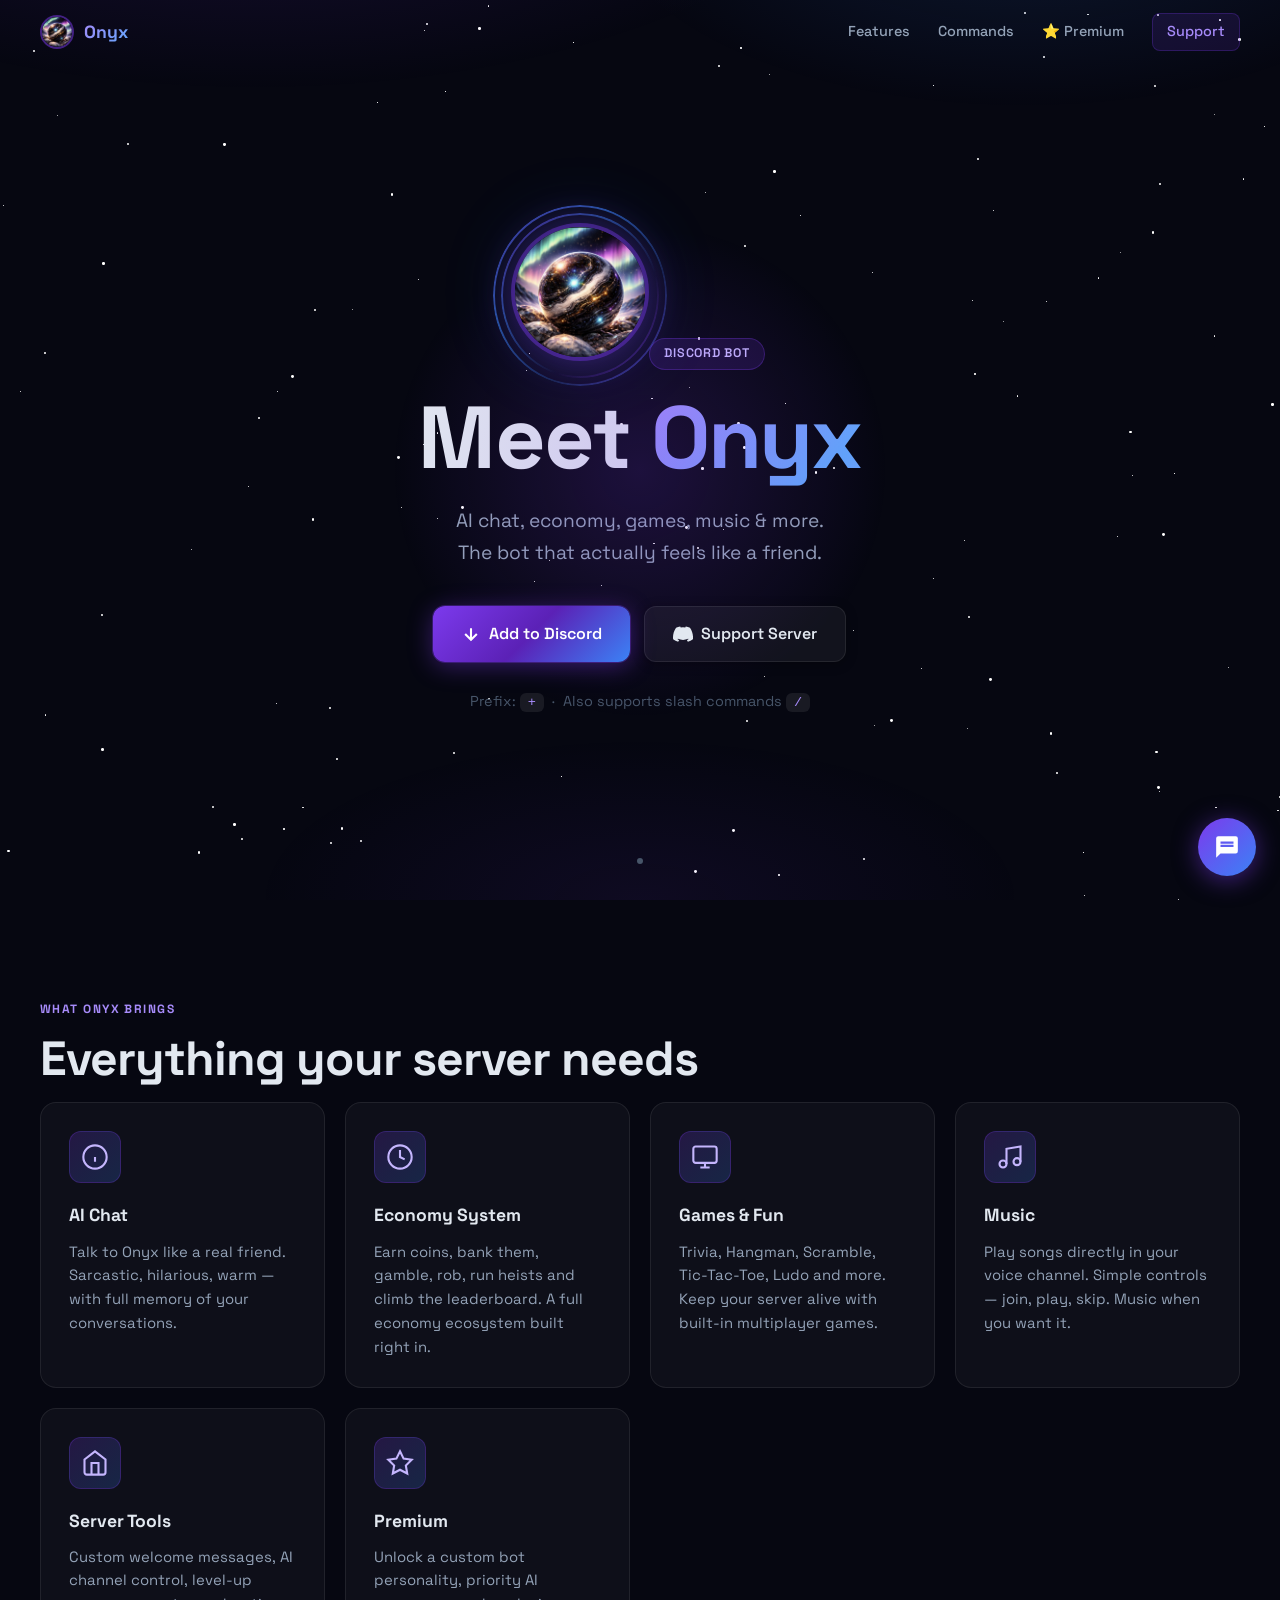
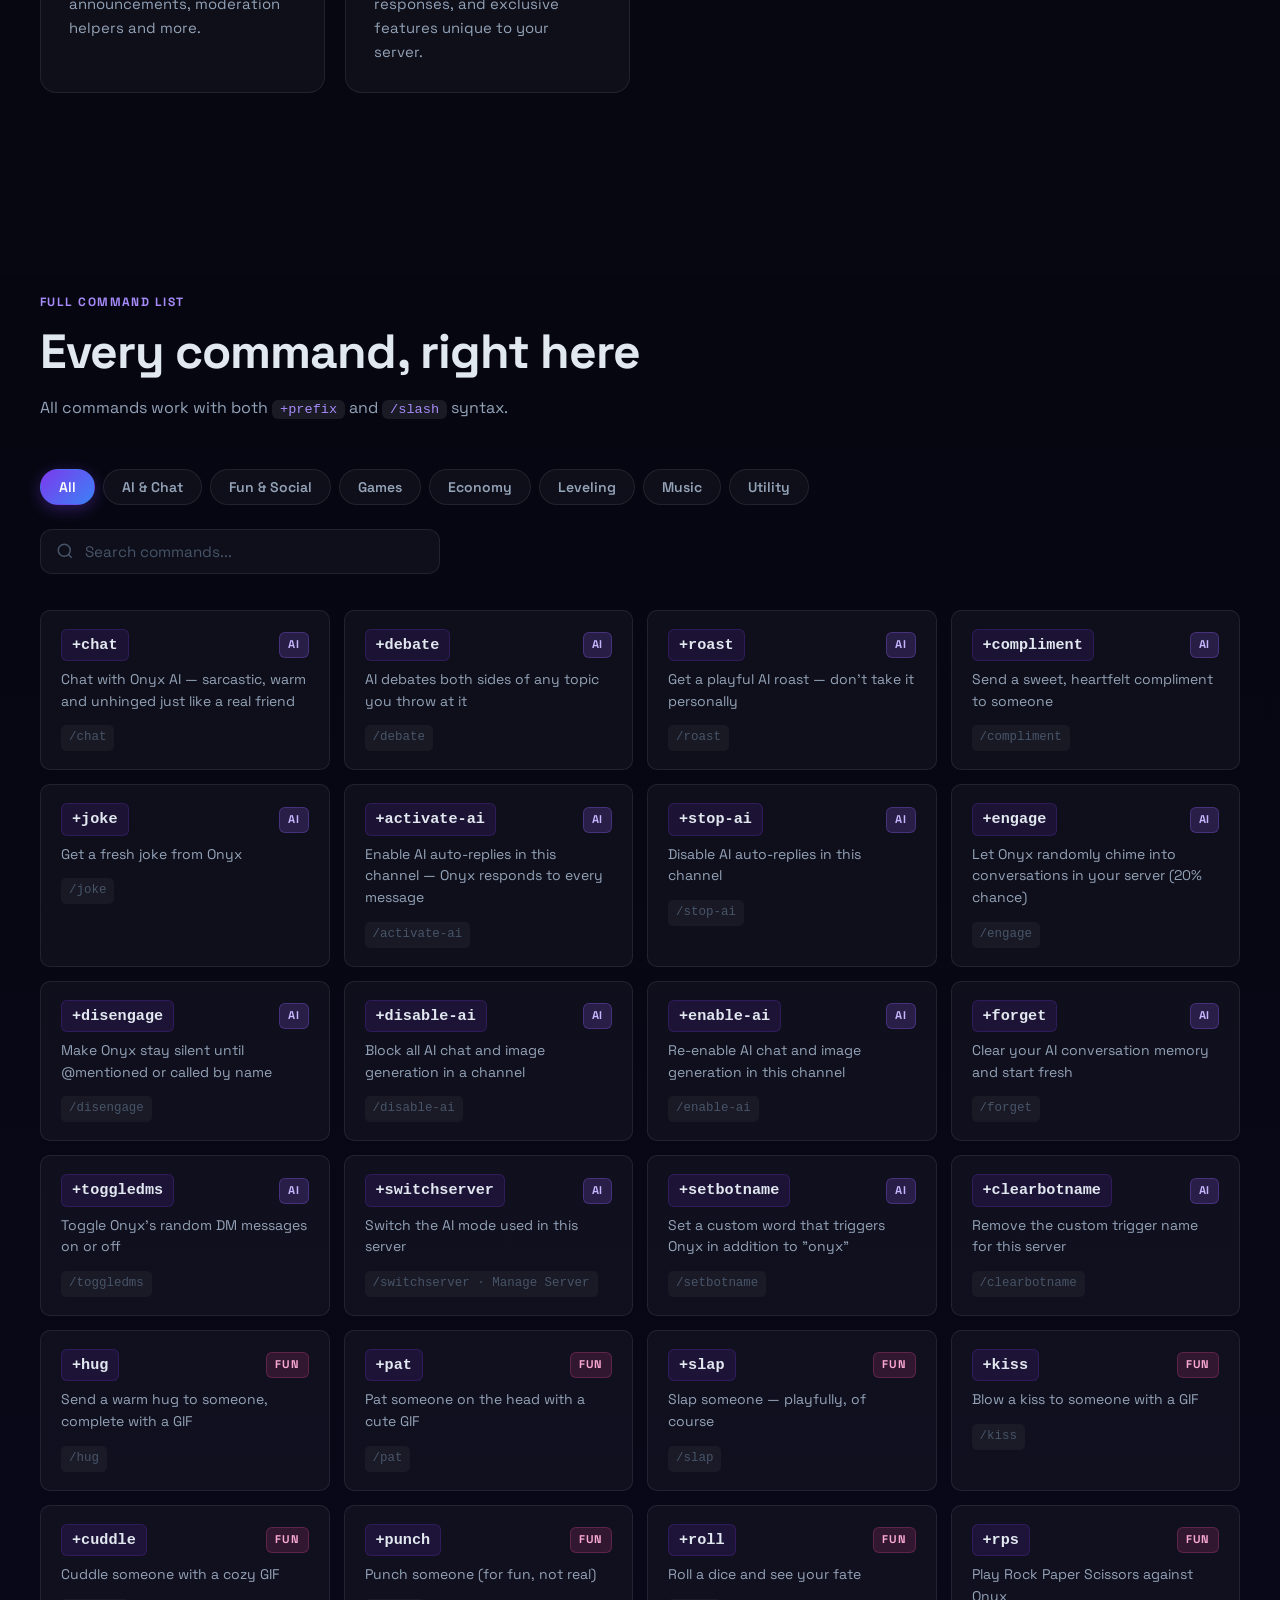
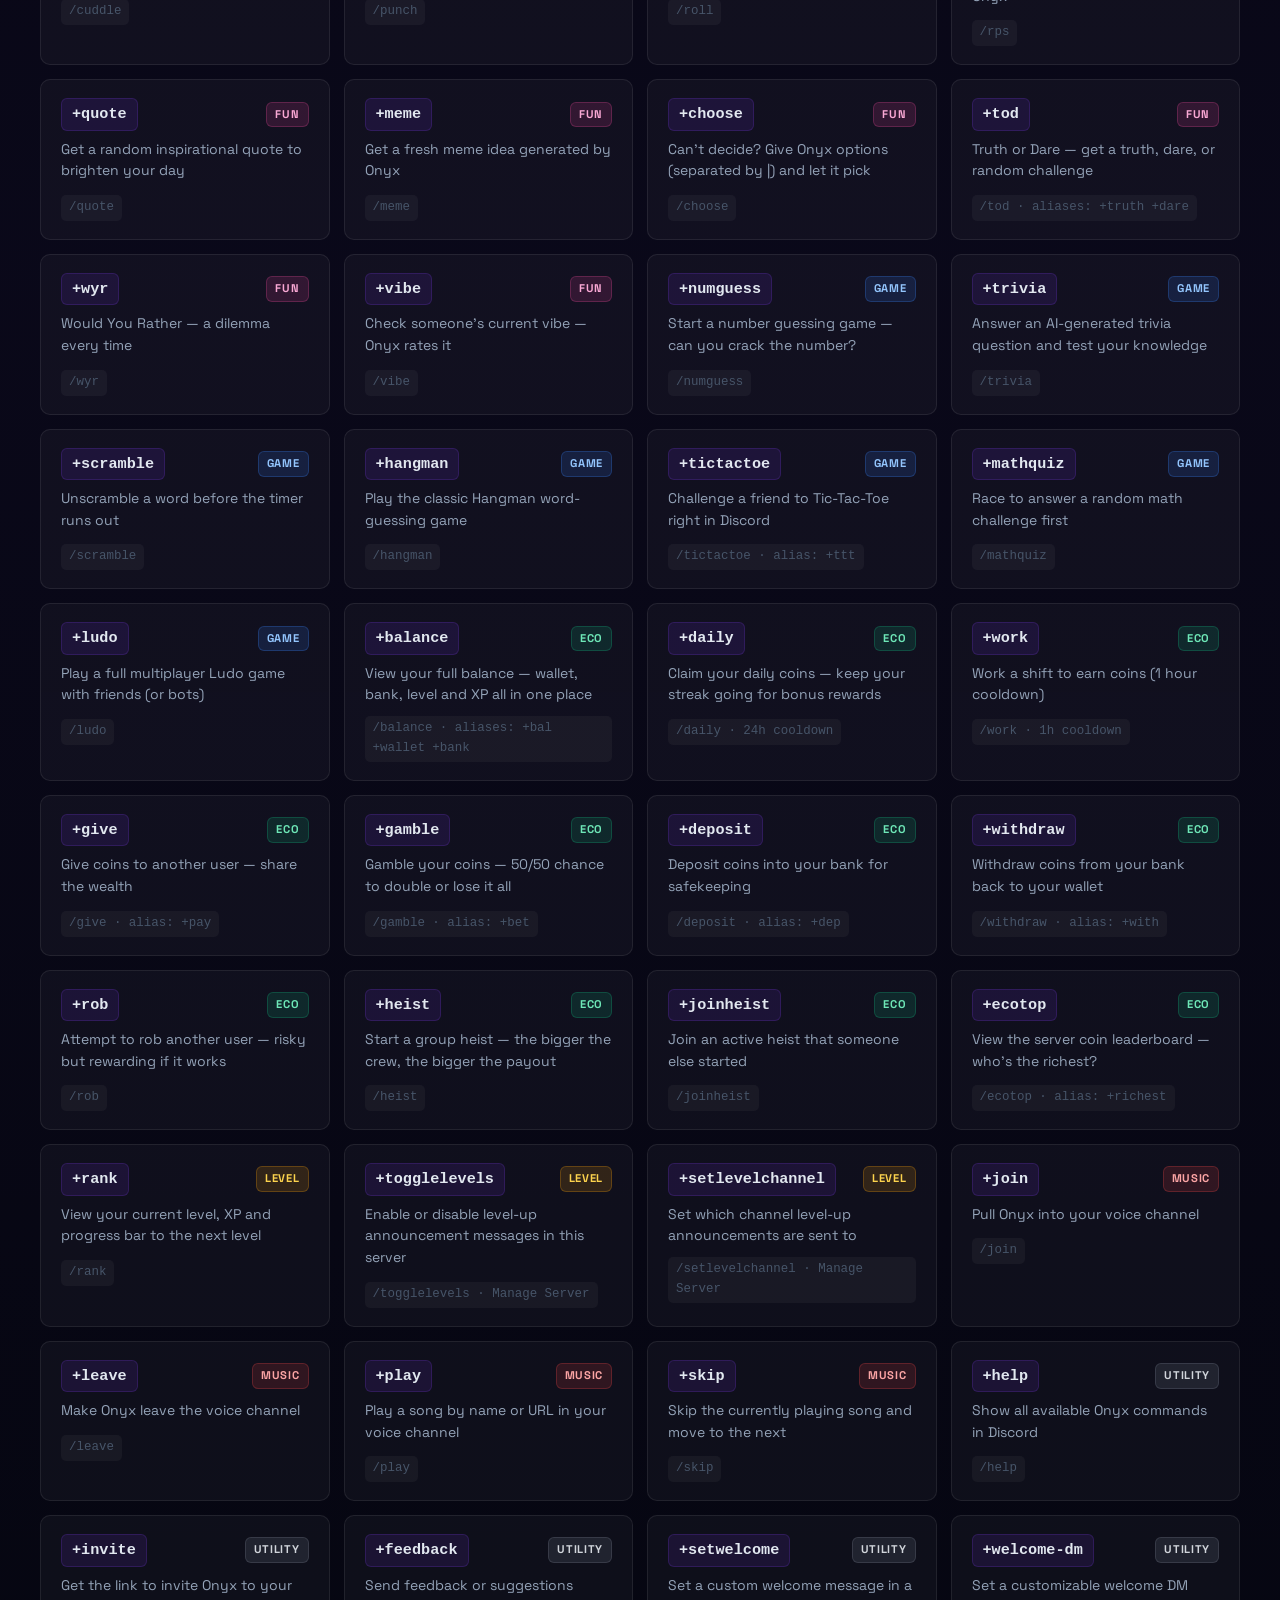
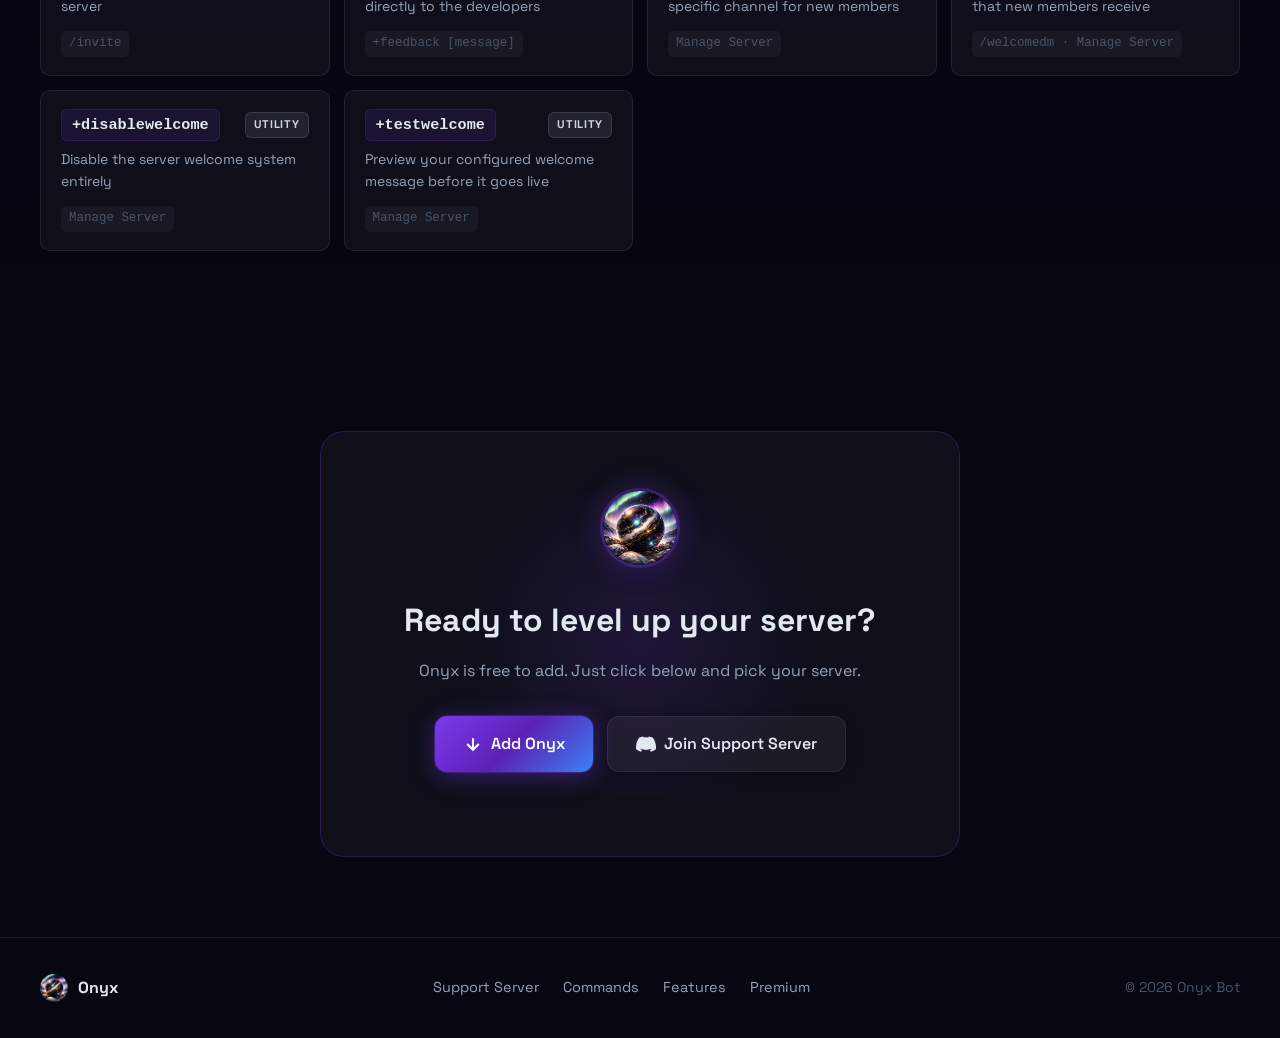
==== commit 45a4a5fe: "Add files via upload" ====
--- a/index.html
+++ b/index.html
@@ -58,7 +58,7 @@
     <a href="#features" class="mobile-link">Features</a>
     <a href="#commands" class="mobile-link">Commands</a>
     <a href="premium.html" class="mobile-link mobile-premium">⭐ Premium</a>
-    <a href="games/" class="mobile-link">🎮 Activities</a>
+    <a href="activities.html" class="mobile-link">🎮 Activities</a>
     <a href="https://discord.com/api/oauth2/authorize?client_id=1495346071822405663&permissions=277025770560&scope=bot%20applications.commands" target="_blank" class="mobile-link mobile-invite">Add to Discord</a>
     <a href="https://discord.gg/CFJPDqkGHe" target="_blank" class="mobile-link mobile-support">Support Server</a>
   </div>
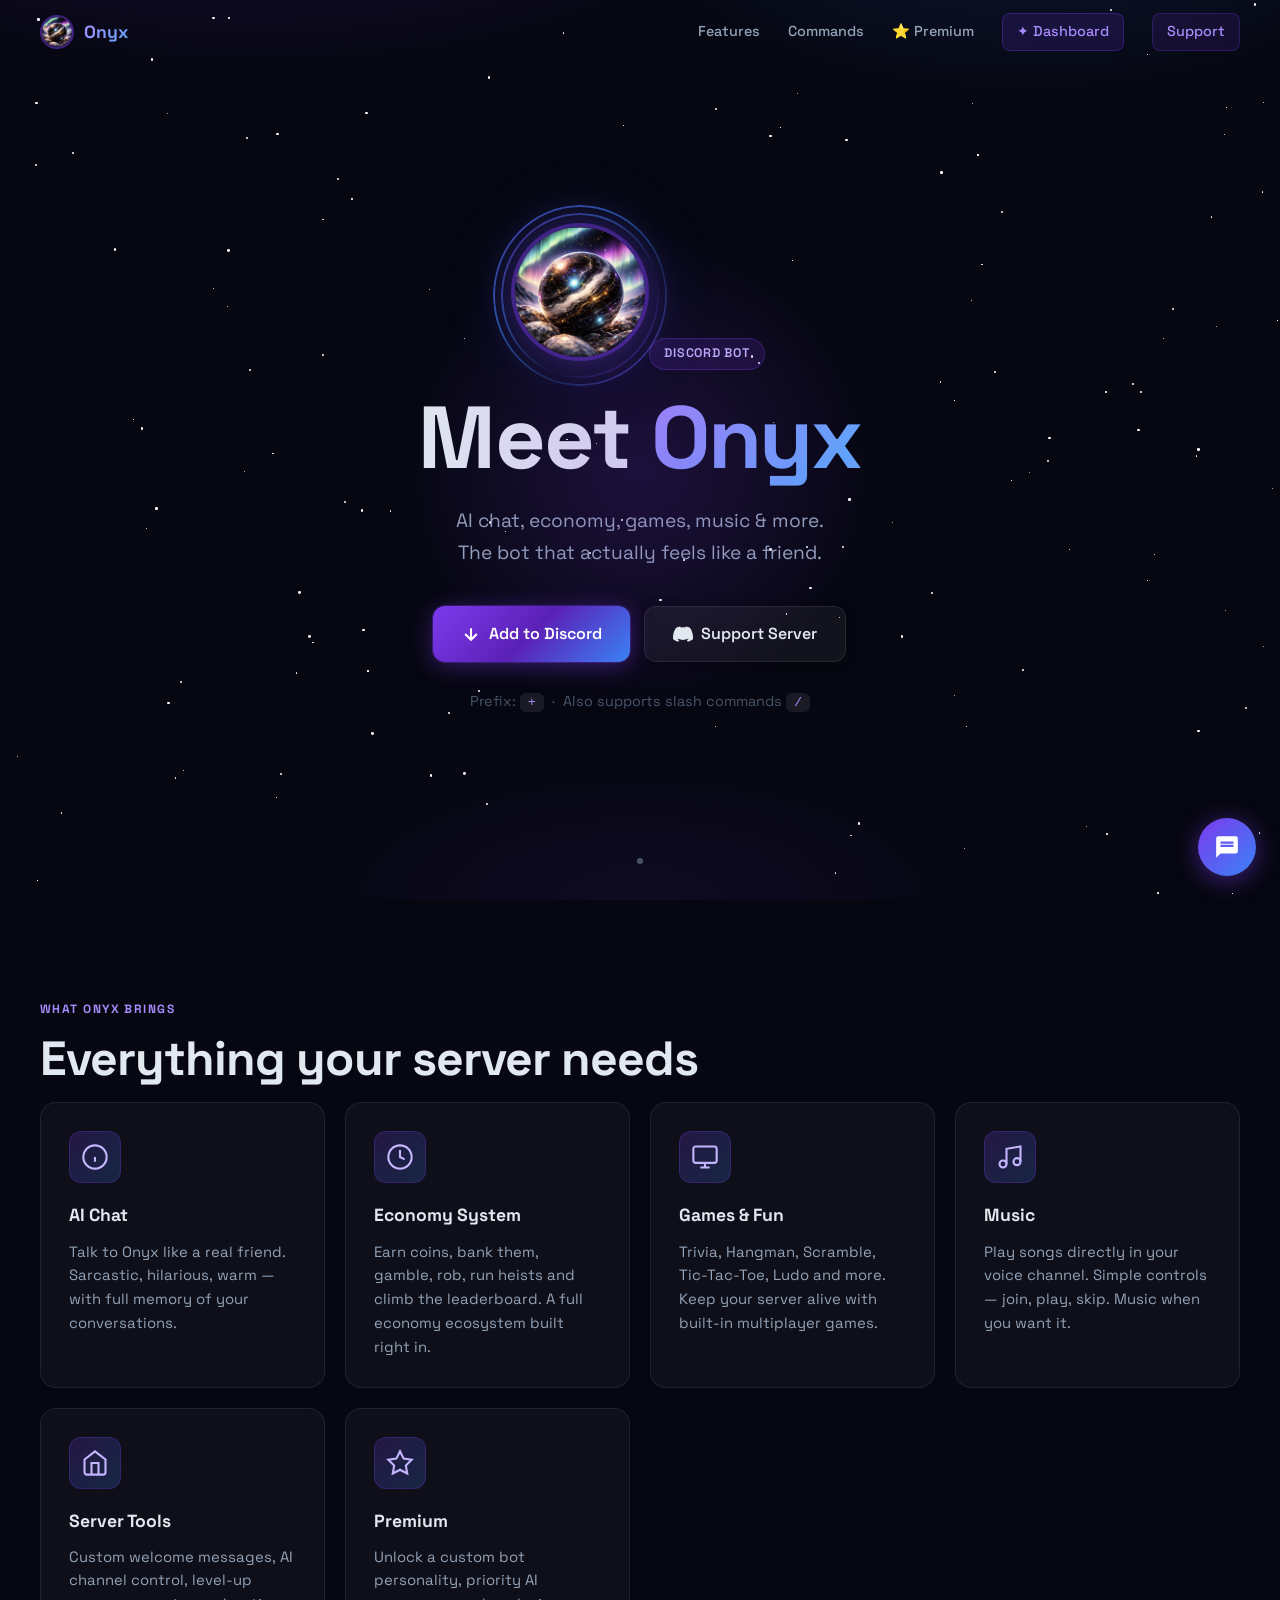
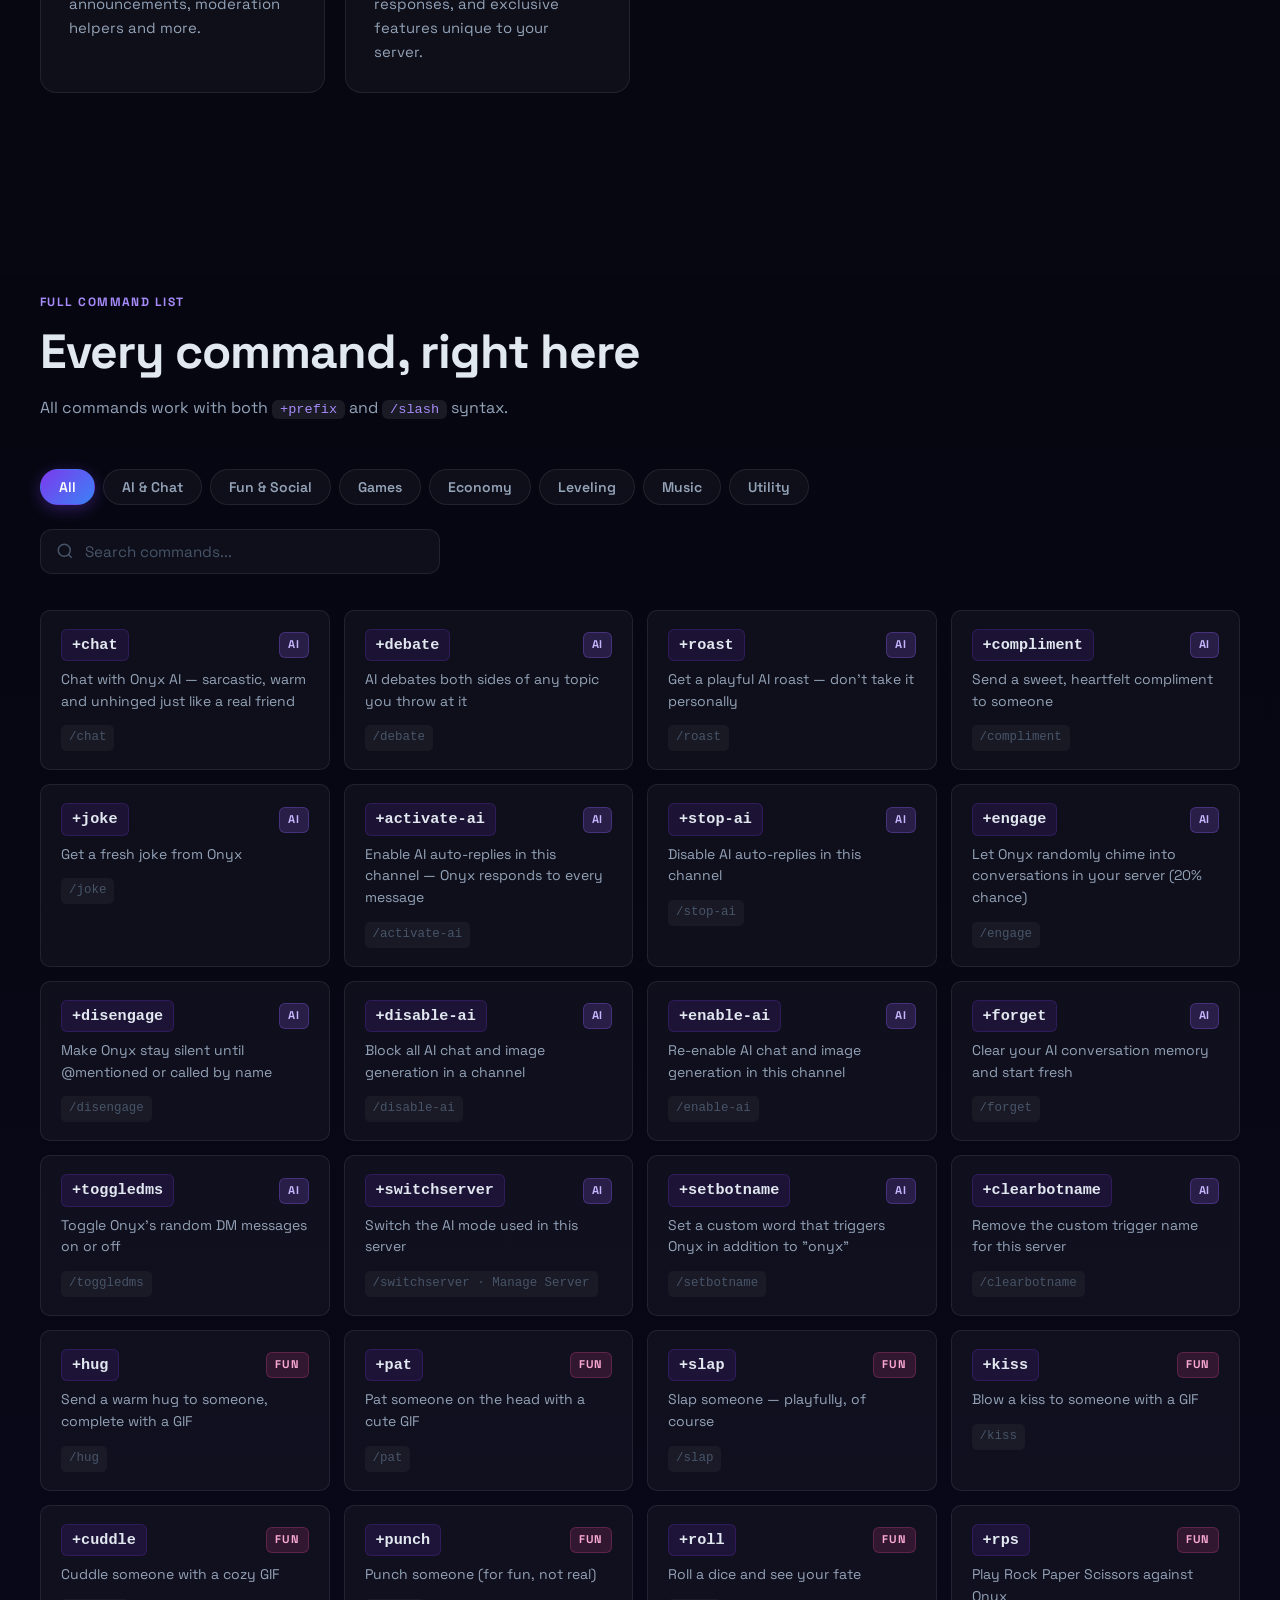
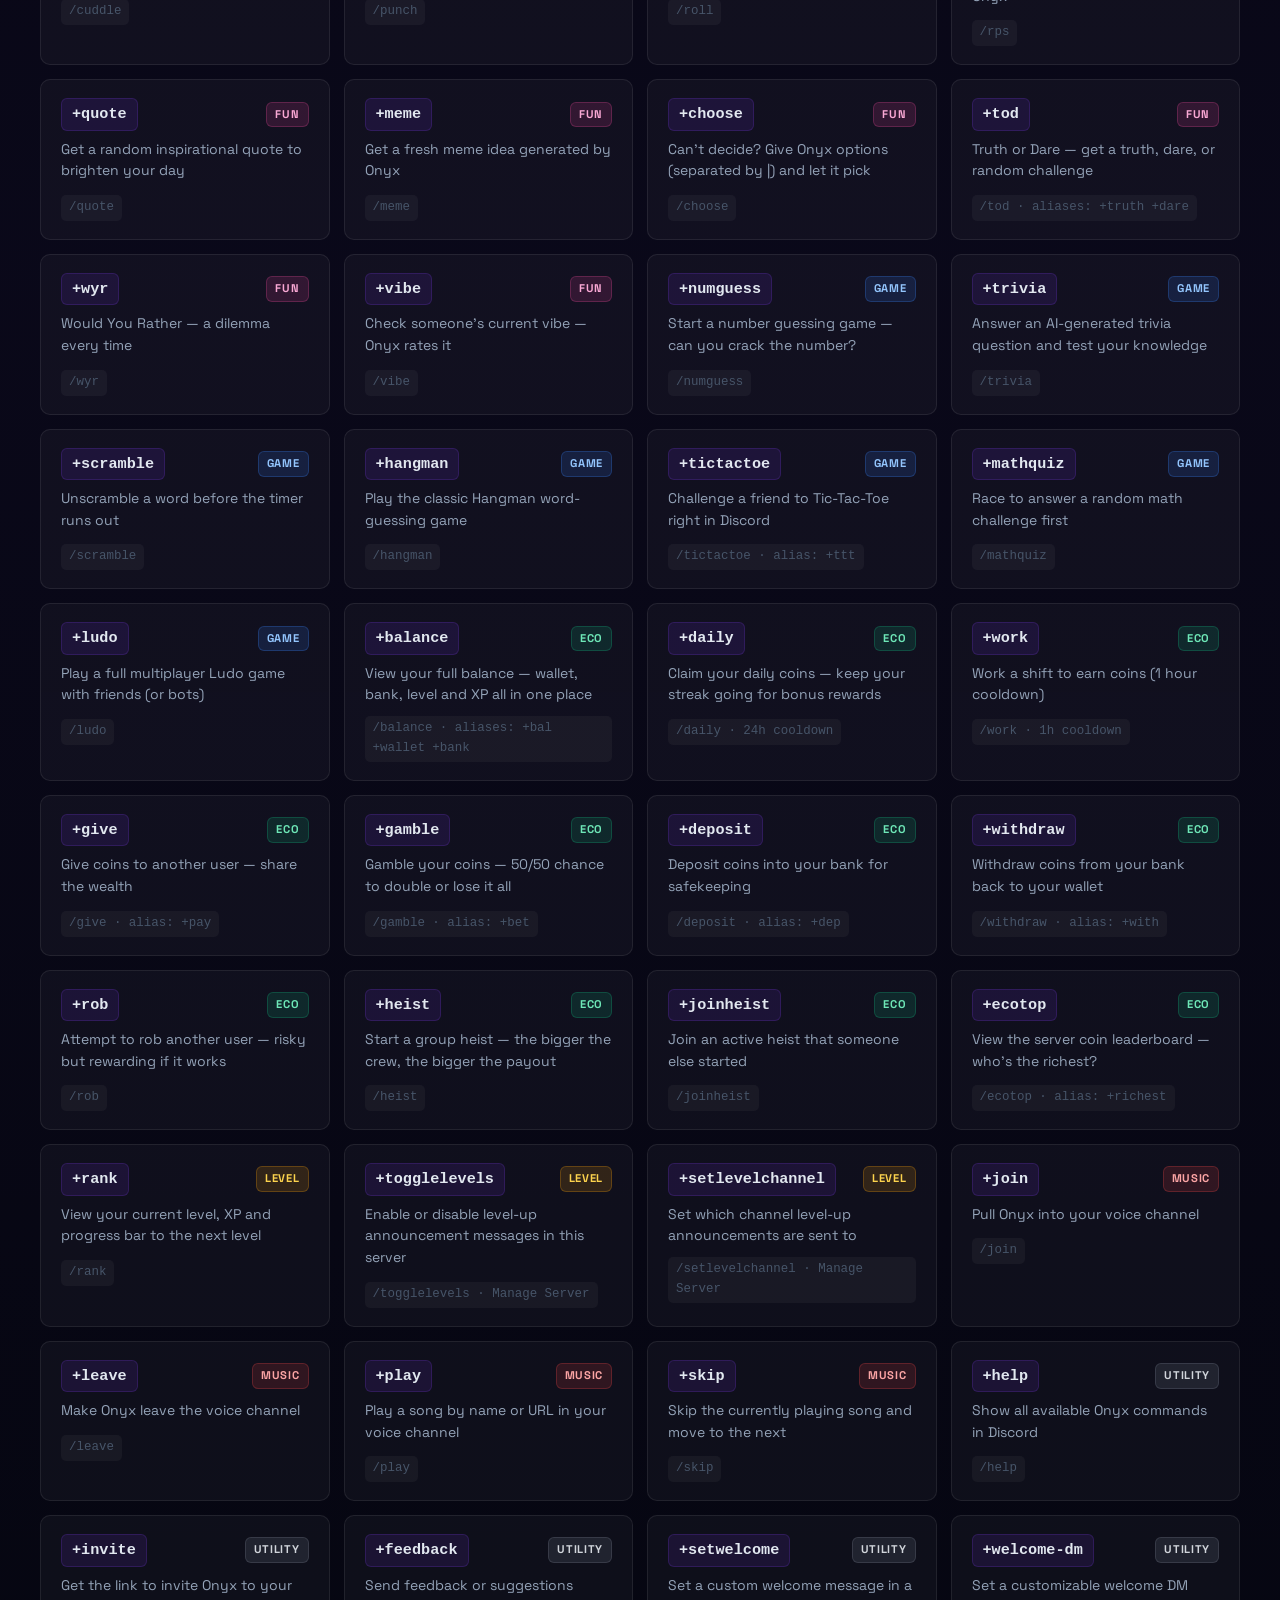
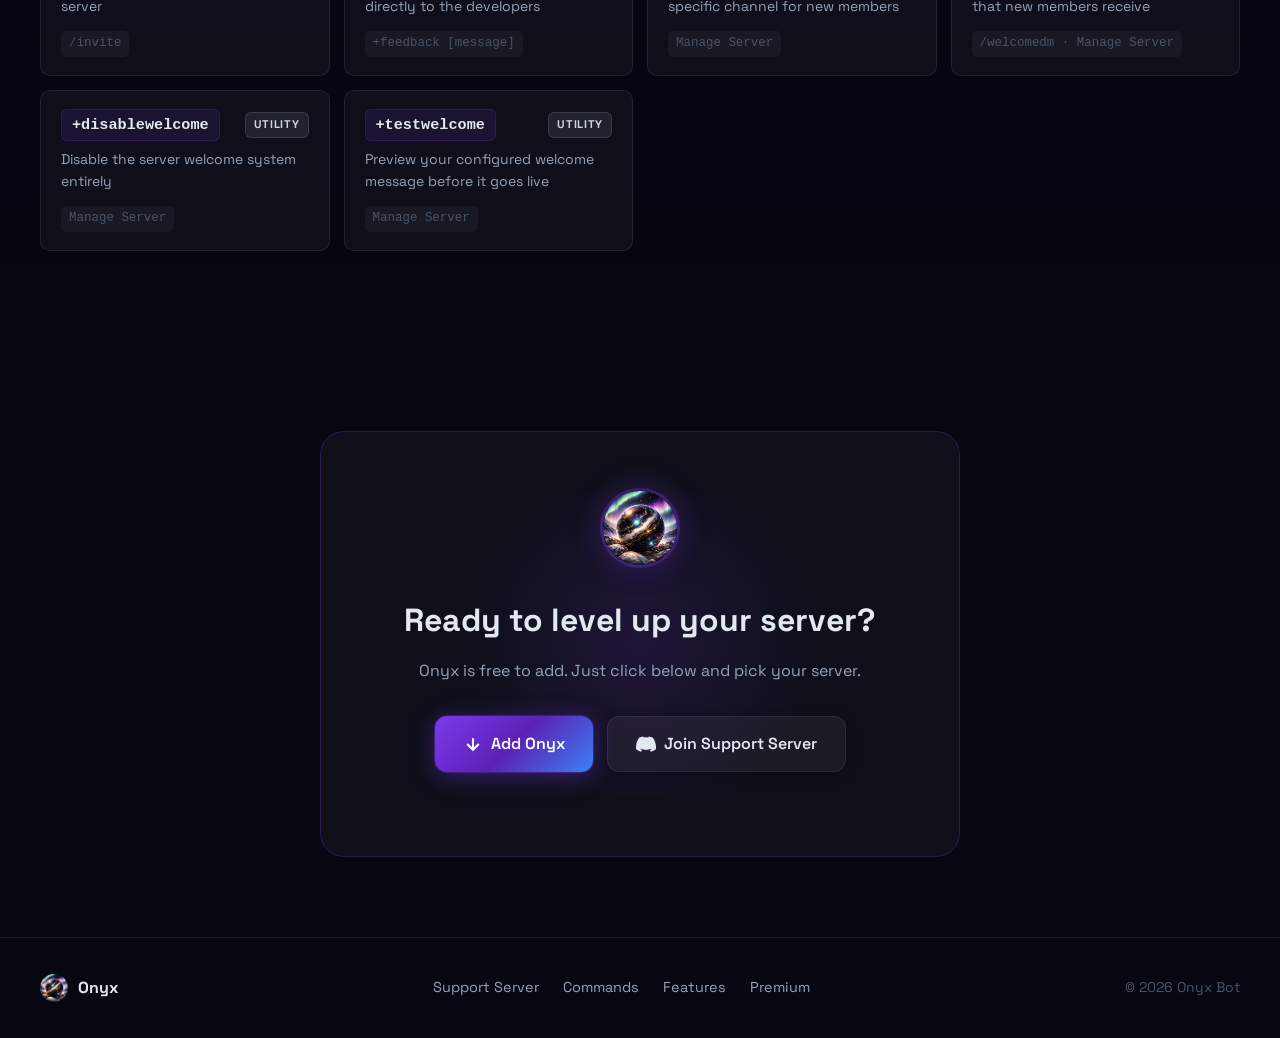
==== commit c3094ea3: "Add files via upload" ====
--- a/index.html
+++ b/index.html
@@ -46,6 +46,7 @@
         <a href="#features">Features</a>
         <a href="#commands">Commands</a>
         <a href="premium.html" class="nav-premium">⭐ Premium</a>
+        <a href="dashboard.html" class="nav-support" style="background:rgba(124,58,237,.15);color:#c4b5fd;border:1px solid rgba(124,58,237,.3)">✦ Dashboard</a>
         <a href="https://discord.gg/CFJPDqkGHe" target="_blank" class="nav-support">Support</a>
       </div>
       <button class="hamburger" id="hamburger" aria-label="Menu">
@@ -59,6 +60,7 @@
     <a href="#commands" class="mobile-link">Commands</a>
     <a href="premium.html" class="mobile-link mobile-premium">⭐ Premium</a>
     <a href="activities.html" class="mobile-link">🎮 Activities</a>
+    <a href="dashboard.html" class="mobile-link" style="color:#c4b5fd">✦ Dashboard</a>
     <a href="https://discord.com/api/oauth2/authorize?client_id=1495346071822405663&permissions=277025770560&scope=bot%20applications.commands" target="_blank" class="mobile-link mobile-invite">Add to Discord</a>
     <a href="https://discord.gg/CFJPDqkGHe" target="_blank" class="mobile-link mobile-support">Support Server</a>
   </div>
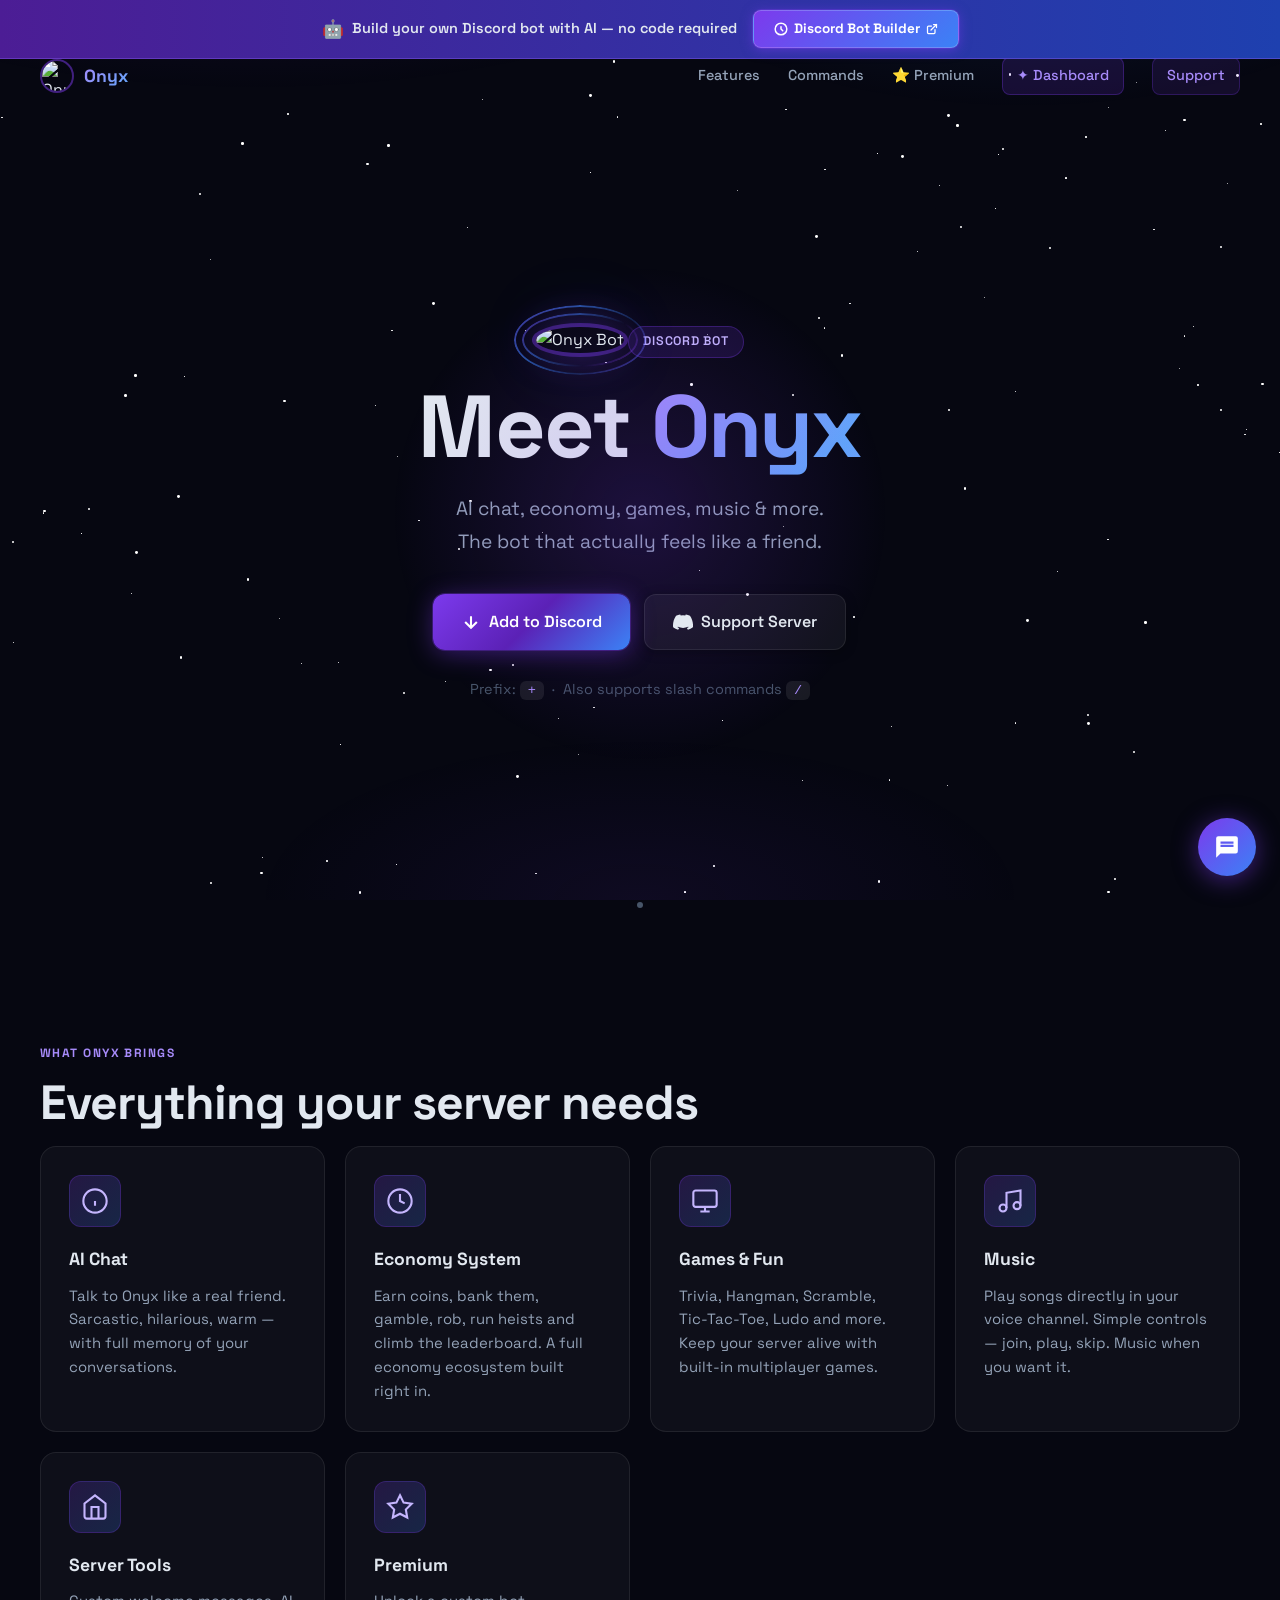
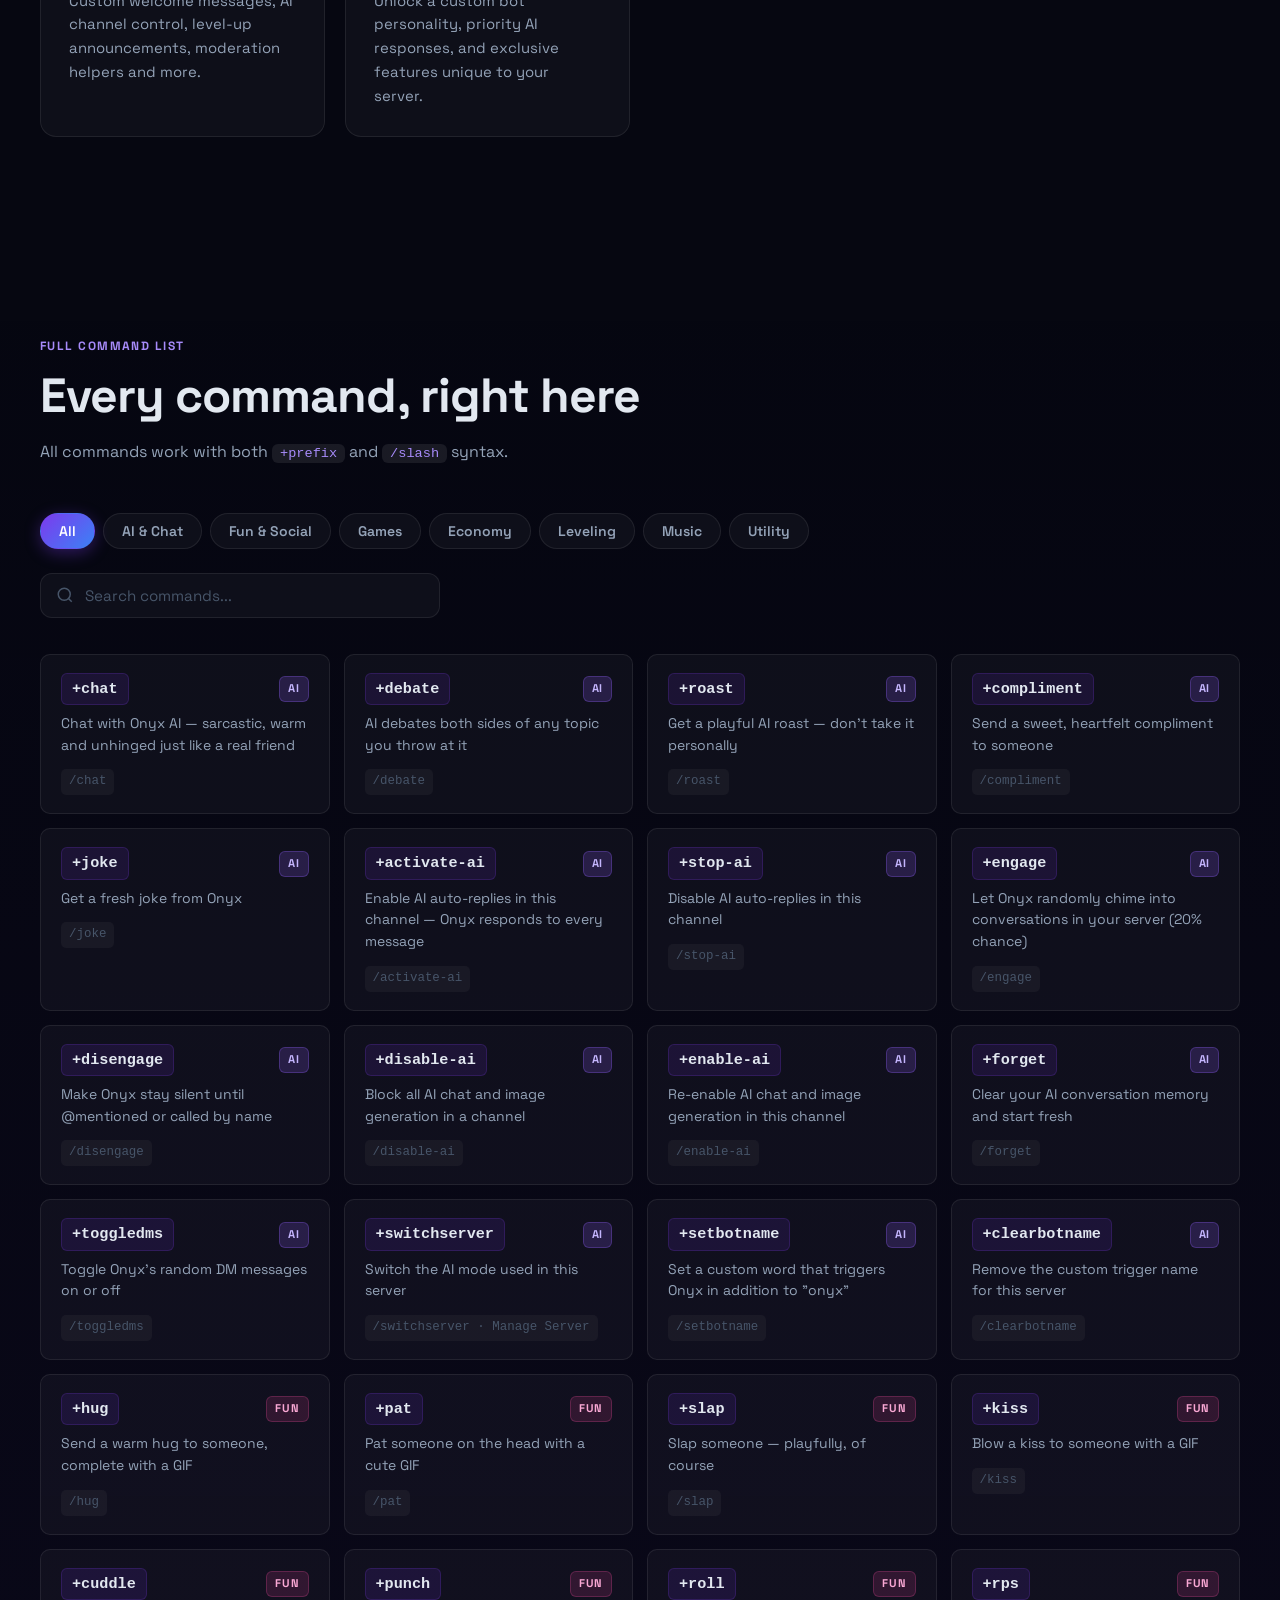
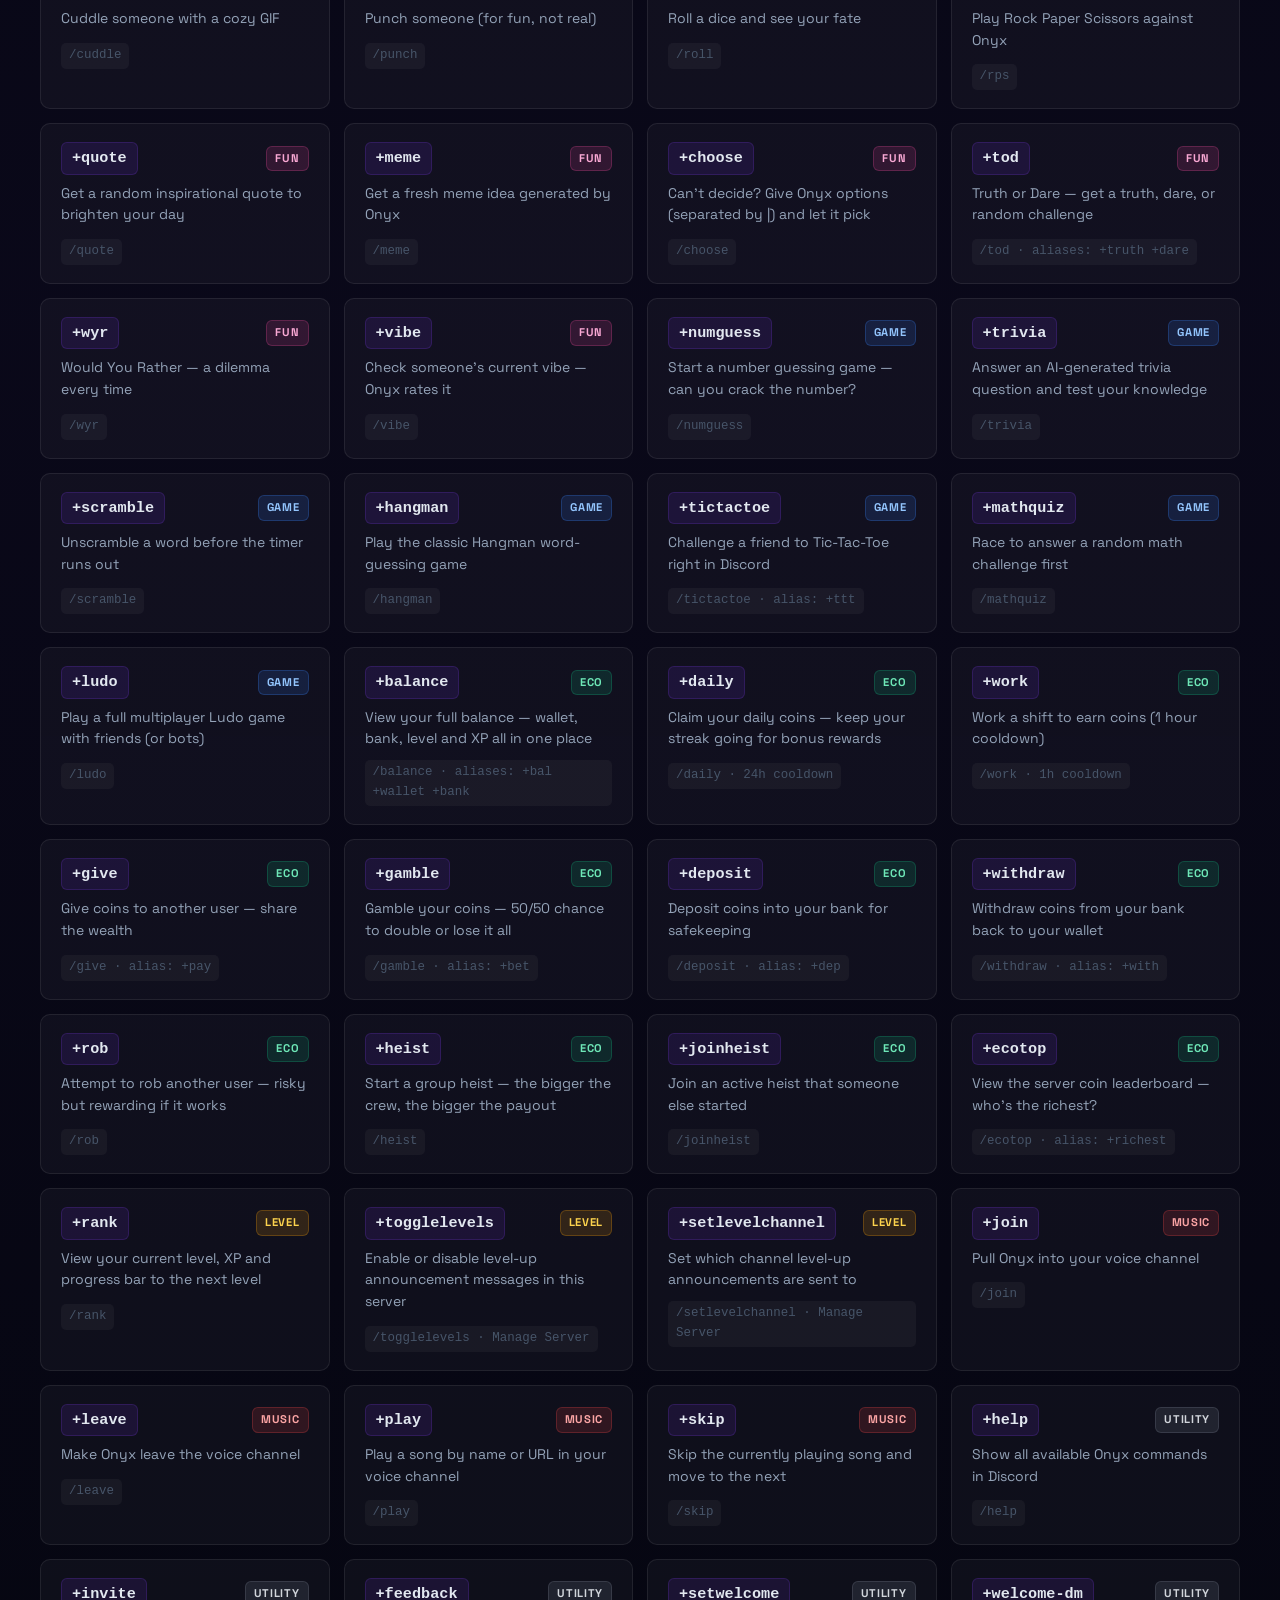
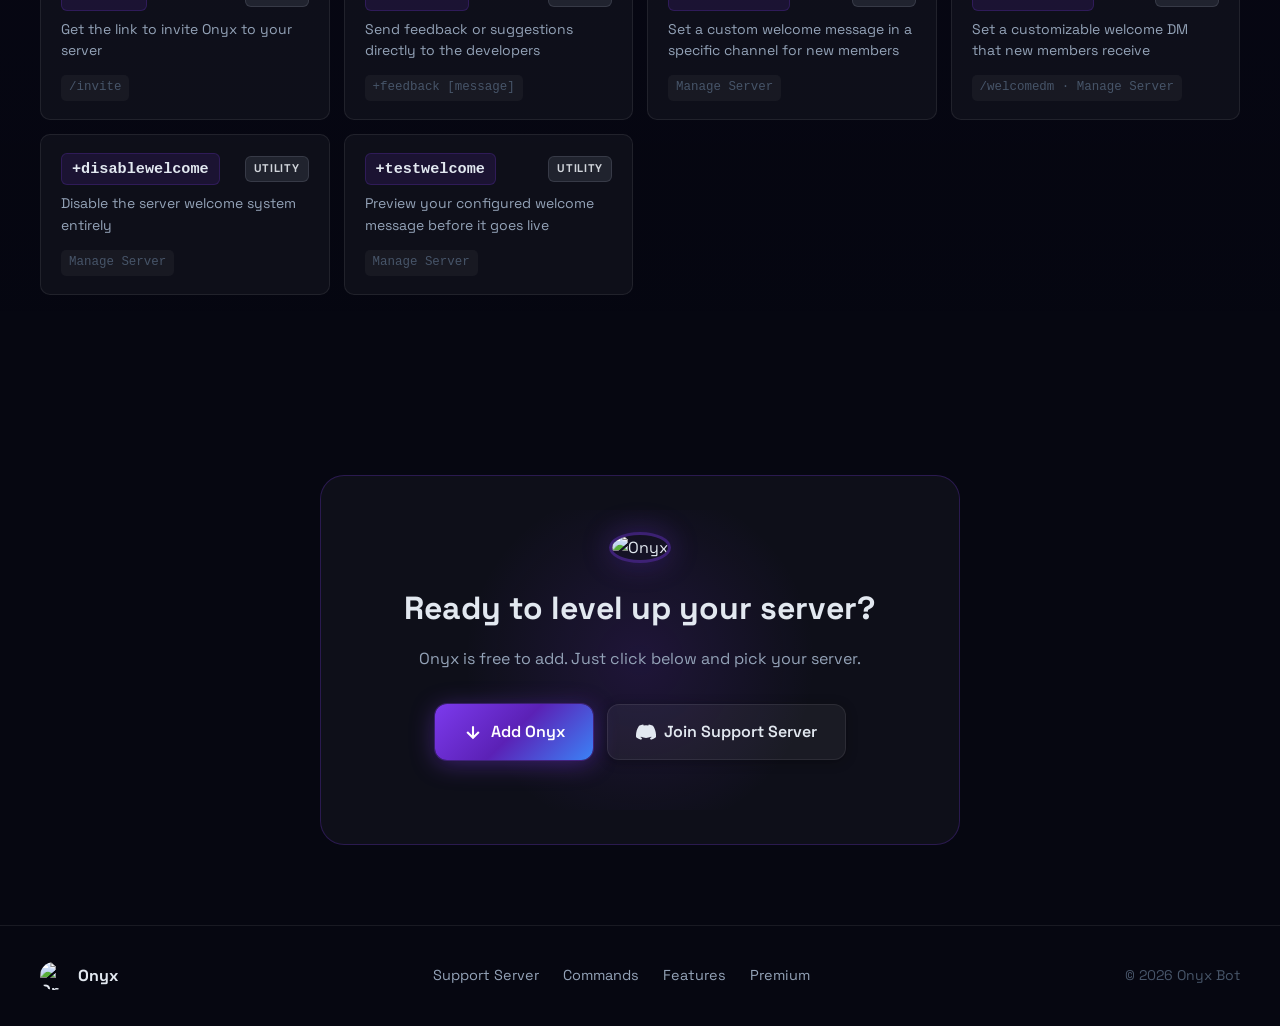
==== commit 22c7672a: "Add files via upload" ====
--- a/index.html
+++ b/index.html
@@ -16,20 +16,133 @@
   <meta property="og:image:height" content="1200" />
   <meta property="og:site_name" content="Onyx Bot" />
 
-  <!-- Discord sidebar color + Twitter card -->
   <meta name="theme-color" content="#7c3aed" />
   <meta name="twitter:card" content="summary_large_image" />
   <meta name="twitter:title" content="Onyx — Discord Bot" />
   <meta name="twitter:description" content="AI chat, economy, games, music & more. The bot that actually feels like a friend." />
   <meta name="twitter:image" content="https://onyxai.site/onyx.jpg" />
 
-  <link rel="icon" type="image/jpeg" href="onyx.jpg" />
+  <link rel="icon" type="image/jpeg" href="https://onyxai.site/onyx.jpg" />
   <link rel="preconnect" href="https://fonts.googleapis.com" />
   <link rel="preconnect" href="https://fonts.gstatic.com" crossorigin />
   <link href="https://fonts.googleapis.com/css2?family=Inter:wght@300;400;500;600;700;800;900&family=Space+Grotesk:wght@400;500;600;700&display=swap" rel="stylesheet" />
-  <link rel="stylesheet" href="style.css" />
+  <link rel="stylesheet" href="/style.css" />
+
+  <style>
+    /* ── Discord Bot Builder Banner ── */
+    .bot-builder-banner {
+      position: fixed;
+      top: 0;
+      left: 0;
+      right: 0;
+      z-index: 200;
+      background: linear-gradient(90deg, #4c1d95 0%, #1e40af 50%, #4c1d95 100%);
+      background-size: 200% 100%;
+      animation: bannerShimmer 6s linear infinite;
+      border-bottom: 1px solid rgba(139, 92, 246, 0.4);
+      padding: 10px 24px;
+      display: flex;
+      align-items: center;
+      justify-content: center;
+      gap: 16px;
+      flex-wrap: wrap;
+    }
+    @keyframes bannerShimmer {
+      0%   { background-position: 200% center; }
+      100% { background-position: 0% center; }
+    }
+    .bot-builder-banner-text {
+      color: #e2e8f0;
+      font-family: 'Space Grotesk', 'Inter', sans-serif;
+      font-size: 0.9rem;
+      font-weight: 600;
+      display: flex;
+      align-items: center;
+      gap: 8px;
+      white-space: nowrap;
+    }
+    .bot-builder-banner-text .banner-icon {
+      font-size: 1.1rem;
+      animation: iconPulse 2s ease-in-out infinite;
+    }
+    @keyframes iconPulse {
+      0%, 100% { transform: scale(1); }
+      50% { transform: scale(1.2); }
+    }
+    .bot-builder-btn {
+      display: inline-flex;
+      align-items: center;
+      gap: 6px;
+      padding: 7px 20px;
+      background: linear-gradient(135deg, #7c3aed, #3b82f6);
+      color: #fff;
+      font-family: 'Space Grotesk', 'Inter', sans-serif;
+      font-size: 0.85rem;
+      font-weight: 700;
+      text-decoration: none;
+      border-radius: 8px;
+      border: 1px solid rgba(255,255,255,0.2);
+      box-shadow: 0 2px 12px rgba(124,58,237,0.5), 0 0 0 1px rgba(124,58,237,0.3);
+      transition: transform 0.2s, box-shadow 0.2s, opacity 0.2s;
+      white-space: nowrap;
+    }
+    .bot-builder-btn:hover {
+      transform: translateY(-1px);
+      box-shadow: 0 4px 20px rgba(124,58,237,0.7), 0 0 0 1px rgba(124,58,237,0.5);
+      opacity: 0.95;
+    }
+    .bot-builder-btn svg {
+      flex-shrink: 0;
+    }
+    /* Push content down so banner doesn't overlap nav */
+    body {
+      padding-top: 44px;
+    }
+    .nav {
+      top: 44px !important;
+    }
+    .mobile-menu {
+      top: 108px !important;
+    }
+    @media (max-width: 600px) {
+      .bot-builder-banner {
+        padding: 9px 16px;
+        gap: 10px;
+      }
+      .bot-builder-banner-text {
+        font-size: 0.8rem;
+      }
+      .bot-builder-btn {
+        font-size: 0.78rem;
+        padding: 6px 14px;
+      }
+    }
+  </style>
 </head>
 <body>
+
+  <!-- ⚡ Discord Bot Builder Banner -->
+  <div class="bot-builder-banner">
+    <span class="bot-builder-banner-text">
+      <span class="banner-icon">🤖</span>
+      Build your own Discord bot with AI — no code required
+    </span>
+    <a href="https://onyx-ai-discord-bot-builder-43410696853.us-west1.run.app"
+       target="_blank"
+       rel="noopener noreferrer"
+       class="bot-builder-btn">
+      <svg width="14" height="14" viewBox="0 0 24 24" fill="none" stroke="currentColor" stroke-width="2.5" stroke-linecap="round" stroke-linejoin="round">
+        <path d="M12 2a10 10 0 1 0 0 20 10 10 0 0 0 0-20z"/>
+        <path d="M12 8v4l3 3"/>
+      </svg>
+      Discord Bot Builder
+      <svg width="12" height="12" viewBox="0 0 24 24" fill="none" stroke="currentColor" stroke-width="2.5" stroke-linecap="round" stroke-linejoin="round">
+        <path d="M18 13v6a2 2 0 0 1-2 2H5a2 2 0 0 1-2-2V8a2 2 0 0 1 2-2h6"/>
+        <polyline points="15,3 21,3 21,9"/>
+        <line x1="10" y1="14" x2="21" y2="3"/>
+      </svg>
+    </a>
+  </div>
 
   <!-- Stars background -->
   <div class="stars" id="stars"></div>
@@ -39,7 +152,7 @@
   <nav class="nav" id="nav">
     <div class="nav-inner">
       <div class="nav-logo">
-        <img src="onyx.jpg" alt="Onyx" class="nav-pfp" />
+        <img src="https://onyxai.site/onyx.jpg" alt="Onyx" class="nav-pfp" />
         <span class="nav-name">Onyx</span>
       </div>
       <div class="nav-links">
@@ -54,6 +167,7 @@
       </button>
     </div>
   </nav>
+
   <!-- Mobile menu -->
   <div class="mobile-menu" id="mobileMenu">
     <a href="#features" class="mobile-link">Features</a>
@@ -72,14 +186,14 @@
       <div class="pfp-wrapper" id="pfpWrapper">
         <div class="pfp-ring"></div>
         <div class="pfp-ring pfp-ring-2"></div>
-        <img src="onyx.jpg" alt="Onyx Bot" class="hero-pfp" id="heroPfp" />
+        <img src="https://onyxai.site/onyx.jpg" alt="Onyx Bot" class="hero-pfp" id="heroPfp" />
       </div>
       <div class="badge">Discord Bot</div>
       <h1 class="hero-title">
         Meet <span class="gradient-text">Onyx</span>
       </h1>
       <p class="hero-sub">
-        AI chat, economy, games, music & more.<br />
+        AI chat, economy, games, music &amp; more.<br />
         The bot that actually feels like a friend.
       </p>
       <div class="hero-btns">
@@ -124,7 +238,7 @@
           <div class="feature-icon">
             <svg width="28" height="28" viewBox="0 0 24 24" fill="none" stroke="currentColor" stroke-width="1.8"><rect x="2" y="3" width="20" height="14" rx="2"/><path d="M8 21h8M12 17v4"/></svg>
           </div>
-          <h3>Games & Fun</h3>
+          <h3>Games &amp; Fun</h3>
           <p>Trivia, Hangman, Scramble, Tic-Tac-Toe, Ludo and more. Keep your server alive with built-in multiplayer games.</p>
         </div>
         <div class="feature-card" data-delay="300">
@@ -161,8 +275,8 @@
 
       <div class="cmd-tabs" id="cmdTabs">
         <button class="cmd-tab active" data-cat="all">All</button>
-        <button class="cmd-tab" data-cat="ai">AI & Chat</button>
-        <button class="cmd-tab" data-cat="fun">Fun & Social</button>
+        <button class="cmd-tab" data-cat="ai">AI &amp; Chat</button>
+        <button class="cmd-tab" data-cat="fun">Fun &amp; Social</button>
         <button class="cmd-tab" data-cat="games">Games</button>
         <button class="cmd-tab" data-cat="economy">Economy</button>
         <button class="cmd-tab" data-cat="leveling">Leveling</button>
@@ -177,514 +291,80 @@
 
       <div class="cmd-grid" id="cmdGrid">
         <!-- AI & Chat -->
-        <div class="cmd-card" data-cat="ai">
-          <div class="cmd-header">
-            <span class="cmd-name">+chat</span>
-            <span class="cmd-badge ai">AI</span>
-          </div>
-          <p class="cmd-desc">Chat with Onyx AI — sarcastic, warm and unhinged just like a real friend</p>
-          <div class="cmd-alias">/chat</div>
-        </div>
-        <div class="cmd-card" data-cat="ai">
-          <div class="cmd-header">
-            <span class="cmd-name">+debate</span>
-            <span class="cmd-badge ai">AI</span>
-          </div>
-          <p class="cmd-desc">AI debates both sides of any topic you throw at it</p>
-          <div class="cmd-alias">/debate</div>
-        </div>
-        <div class="cmd-card" data-cat="ai">
-          <div class="cmd-header">
-            <span class="cmd-name">+roast</span>
-            <span class="cmd-badge ai">AI</span>
-          </div>
-          <p class="cmd-desc">Get a playful AI roast — don't take it personally</p>
-          <div class="cmd-alias">/roast</div>
-        </div>
-        <div class="cmd-card" data-cat="ai">
-          <div class="cmd-header">
-            <span class="cmd-name">+compliment</span>
-            <span class="cmd-badge ai">AI</span>
-          </div>
-          <p class="cmd-desc">Send a sweet, heartfelt compliment to someone</p>
-          <div class="cmd-alias">/compliment</div>
-        </div>
-        <div class="cmd-card" data-cat="ai">
-          <div class="cmd-header">
-            <span class="cmd-name">+joke</span>
-            <span class="cmd-badge ai">AI</span>
-          </div>
-          <p class="cmd-desc">Get a fresh joke from Onyx</p>
-          <div class="cmd-alias">/joke</div>
-        </div>
-        <div class="cmd-card" data-cat="ai">
-          <div class="cmd-header">
-            <span class="cmd-name">+activate-ai</span>
-            <span class="cmd-badge ai">AI</span>
-          </div>
-          <p class="cmd-desc">Enable AI auto-replies in this channel — Onyx responds to every message</p>
-          <div class="cmd-alias">/activate-ai</div>
-        </div>
-        <div class="cmd-card" data-cat="ai">
-          <div class="cmd-header">
-            <span class="cmd-name">+stop-ai</span>
-            <span class="cmd-badge ai">AI</span>
-          </div>
-          <p class="cmd-desc">Disable AI auto-replies in this channel</p>
-          <div class="cmd-alias">/stop-ai</div>
-        </div>
-        <div class="cmd-card" data-cat="ai">
-          <div class="cmd-header">
-            <span class="cmd-name">+engage</span>
-            <span class="cmd-badge ai">AI</span>
-          </div>
-          <p class="cmd-desc">Let Onyx randomly chime into conversations in your server (20% chance)</p>
-          <div class="cmd-alias">/engage</div>
-        </div>
-        <div class="cmd-card" data-cat="ai">
-          <div class="cmd-header">
-            <span class="cmd-name">+disengage</span>
-            <span class="cmd-badge ai">AI</span>
-          </div>
-          <p class="cmd-desc">Make Onyx stay silent until @mentioned or called by name</p>
-          <div class="cmd-alias">/disengage</div>
-        </div>
-        <div class="cmd-card" data-cat="ai">
-          <div class="cmd-header">
-            <span class="cmd-name">+disable-ai</span>
-            <span class="cmd-badge ai">AI</span>
-          </div>
-          <p class="cmd-desc">Block all AI chat and image generation in a channel</p>
-          <div class="cmd-alias">/disable-ai</div>
-        </div>
-        <div class="cmd-card" data-cat="ai">
-          <div class="cmd-header">
-            <span class="cmd-name">+enable-ai</span>
-            <span class="cmd-badge ai">AI</span>
-          </div>
-          <p class="cmd-desc">Re-enable AI chat and image generation in this channel</p>
-          <div class="cmd-alias">/enable-ai</div>
-        </div>
-        <div class="cmd-card" data-cat="ai">
-          <div class="cmd-header">
-            <span class="cmd-name">+forget</span>
-            <span class="cmd-badge ai">AI</span>
-          </div>
-          <p class="cmd-desc">Clear your AI conversation memory and start fresh</p>
-          <div class="cmd-alias">/forget</div>
-        </div>
-        <div class="cmd-card" data-cat="ai">
-          <div class="cmd-header">
-            <span class="cmd-name">+toggledms</span>
-            <span class="cmd-badge ai">AI</span>
-          </div>
-          <p class="cmd-desc">Toggle Onyx's random DM messages on or off</p>
-          <div class="cmd-alias">/toggledms</div>
-        </div>
-        <div class="cmd-card" data-cat="ai">
-          <div class="cmd-header">
-            <span class="cmd-name">+switchserver</span>
-            <span class="cmd-badge ai">AI</span>
-          </div>
-          <p class="cmd-desc">Switch the AI mode used in this server</p>
-          <div class="cmd-alias">/switchserver · Manage Server</div>
-        </div>
-        <div class="cmd-card" data-cat="ai">
-          <div class="cmd-header">
-            <span class="cmd-name">+setbotname</span>
-            <span class="cmd-badge ai">AI</span>
-          </div>
-          <p class="cmd-desc">Set a custom word that triggers Onyx in addition to "onyx"</p>
-          <div class="cmd-alias">/setbotname</div>
-        </div>
-        <div class="cmd-card" data-cat="ai">
-          <div class="cmd-header">
-            <span class="cmd-name">+clearbotname</span>
-            <span class="cmd-badge ai">AI</span>
-          </div>
-          <p class="cmd-desc">Remove the custom trigger name for this server</p>
-          <div class="cmd-alias">/clearbotname</div>
-        </div>
+        <div class="cmd-card" data-cat="ai"><div class="cmd-header"><span class="cmd-name">+chat</span><span class="cmd-badge ai">AI</span></div><p class="cmd-desc">Chat with Onyx AI — sarcastic, warm and unhinged just like a real friend</p><div class="cmd-alias">/chat</div></div>
+        <div class="cmd-card" data-cat="ai"><div class="cmd-header"><span class="cmd-name">+debate</span><span class="cmd-badge ai">AI</span></div><p class="cmd-desc">AI debates both sides of any topic you throw at it</p><div class="cmd-alias">/debate</div></div>
+        <div class="cmd-card" data-cat="ai"><div class="cmd-header"><span class="cmd-name">+roast</span><span class="cmd-badge ai">AI</span></div><p class="cmd-desc">Get a playful AI roast — don't take it personally</p><div class="cmd-alias">/roast</div></div>
+        <div class="cmd-card" data-cat="ai"><div class="cmd-header"><span class="cmd-name">+compliment</span><span class="cmd-badge ai">AI</span></div><p class="cmd-desc">Send a sweet, heartfelt compliment to someone</p><div class="cmd-alias">/compliment</div></div>
+        <div class="cmd-card" data-cat="ai"><div class="cmd-header"><span class="cmd-name">+joke</span><span class="cmd-badge ai">AI</span></div><p class="cmd-desc">Get a fresh joke from Onyx</p><div class="cmd-alias">/joke</div></div>
+        <div class="cmd-card" data-cat="ai"><div class="cmd-header"><span class="cmd-name">+activate-ai</span><span class="cmd-badge ai">AI</span></div><p class="cmd-desc">Enable AI auto-replies in this channel — Onyx responds to every message</p><div class="cmd-alias">/activate-ai</div></div>
+        <div class="cmd-card" data-cat="ai"><div class="cmd-header"><span class="cmd-name">+stop-ai</span><span class="cmd-badge ai">AI</span></div><p class="cmd-desc">Disable AI auto-replies in this channel</p><div class="cmd-alias">/stop-ai</div></div>
+        <div class="cmd-card" data-cat="ai"><div class="cmd-header"><span class="cmd-name">+engage</span><span class="cmd-badge ai">AI</span></div><p class="cmd-desc">Let Onyx randomly chime into conversations in your server (20% chance)</p><div class="cmd-alias">/engage</div></div>
+        <div class="cmd-card" data-cat="ai"><div class="cmd-header"><span class="cmd-name">+disengage</span><span class="cmd-badge ai">AI</span></div><p class="cmd-desc">Make Onyx stay silent until @mentioned or called by name</p><div class="cmd-alias">/disengage</div></div>
+        <div class="cmd-card" data-cat="ai"><div class="cmd-header"><span class="cmd-name">+disable-ai</span><span class="cmd-badge ai">AI</span></div><p class="cmd-desc">Block all AI chat and image generation in a channel</p><div class="cmd-alias">/disable-ai</div></div>
+        <div class="cmd-card" data-cat="ai"><div class="cmd-header"><span class="cmd-name">+enable-ai</span><span class="cmd-badge ai">AI</span></div><p class="cmd-desc">Re-enable AI chat and image generation in this channel</p><div class="cmd-alias">/enable-ai</div></div>
+        <div class="cmd-card" data-cat="ai"><div class="cmd-header"><span class="cmd-name">+forget</span><span class="cmd-badge ai">AI</span></div><p class="cmd-desc">Clear your AI conversation memory and start fresh</p><div class="cmd-alias">/forget</div></div>
+        <div class="cmd-card" data-cat="ai"><div class="cmd-header"><span class="cmd-name">+toggledms</span><span class="cmd-badge ai">AI</span></div><p class="cmd-desc">Toggle Onyx's random DM messages on or off</p><div class="cmd-alias">/toggledms</div></div>
+        <div class="cmd-card" data-cat="ai"><div class="cmd-header"><span class="cmd-name">+switchserver</span><span class="cmd-badge ai">AI</span></div><p class="cmd-desc">Switch the AI mode used in this server</p><div class="cmd-alias">/switchserver · Manage Server</div></div>
+        <div class="cmd-card" data-cat="ai"><div class="cmd-header"><span class="cmd-name">+setbotname</span><span class="cmd-badge ai">AI</span></div><p class="cmd-desc">Set a custom word that triggers Onyx in addition to "onyx"</p><div class="cmd-alias">/setbotname</div></div>
+        <div class="cmd-card" data-cat="ai"><div class="cmd-header"><span class="cmd-name">+clearbotname</span><span class="cmd-badge ai">AI</span></div><p class="cmd-desc">Remove the custom trigger name for this server</p><div class="cmd-alias">/clearbotname</div></div>
 
         <!-- Fun & Social -->
-        <div class="cmd-card" data-cat="fun">
-          <div class="cmd-header">
-            <span class="cmd-name">+hug</span>
-            <span class="cmd-badge fun">Fun</span>
-          </div>
-          <p class="cmd-desc">Send a warm hug to someone, complete with a GIF</p>
-          <div class="cmd-alias">/hug</div>
-        </div>
-        <div class="cmd-card" data-cat="fun">
-          <div class="cmd-header">
-            <span class="cmd-name">+pat</span>
-            <span class="cmd-badge fun">Fun</span>
-          </div>
-          <p class="cmd-desc">Pat someone on the head with a cute GIF</p>
-          <div class="cmd-alias">/pat</div>
-        </div>
-        <div class="cmd-card" data-cat="fun">
-          <div class="cmd-header">
-            <span class="cmd-name">+slap</span>
-            <span class="cmd-badge fun">Fun</span>
-          </div>
-          <p class="cmd-desc">Slap someone — playfully, of course</p>
-          <div class="cmd-alias">/slap</div>
-        </div>
-        <div class="cmd-card" data-cat="fun">
-          <div class="cmd-header">
-            <span class="cmd-name">+kiss</span>
-            <span class="cmd-badge fun">Fun</span>
-          </div>
-          <p class="cmd-desc">Blow a kiss to someone with a GIF</p>
-          <div class="cmd-alias">/kiss</div>
-        </div>
-        <div class="cmd-card" data-cat="fun">
-          <div class="cmd-header">
-            <span class="cmd-name">+cuddle</span>
-            <span class="cmd-badge fun">Fun</span>
-          </div>
-          <p class="cmd-desc">Cuddle someone with a cozy GIF</p>
-          <div class="cmd-alias">/cuddle</div>
-        </div>
-        <div class="cmd-card" data-cat="fun">
-          <div class="cmd-header">
-            <span class="cmd-name">+punch</span>
-            <span class="cmd-badge fun">Fun</span>
-          </div>
-          <p class="cmd-desc">Punch someone (for fun, not real)</p>
-          <div class="cmd-alias">/punch</div>
-        </div>
-        <div class="cmd-card" data-cat="fun">
-          <div class="cmd-header">
-            <span class="cmd-name">+roll</span>
-            <span class="cmd-badge fun">Fun</span>
-          </div>
-          <p class="cmd-desc">Roll a dice and see your fate</p>
-          <div class="cmd-alias">/roll</div>
-        </div>
-        <div class="cmd-card" data-cat="fun">
-          <div class="cmd-header">
-            <span class="cmd-name">+rps</span>
-            <span class="cmd-badge fun">Fun</span>
-          </div>
-          <p class="cmd-desc">Play Rock Paper Scissors against Onyx</p>
-          <div class="cmd-alias">/rps</div>
-        </div>
-        <div class="cmd-card" data-cat="fun">
-          <div class="cmd-header">
-            <span class="cmd-name">+quote</span>
-            <span class="cmd-badge fun">Fun</span>
-          </div>
-          <p class="cmd-desc">Get a random inspirational quote to brighten your day</p>
-          <div class="cmd-alias">/quote</div>
-        </div>
-        <div class="cmd-card" data-cat="fun">
-          <div class="cmd-header">
-            <span class="cmd-name">+meme</span>
-            <span class="cmd-badge fun">Fun</span>
-          </div>
-          <p class="cmd-desc">Get a fresh meme idea generated by Onyx</p>
-          <div class="cmd-alias">/meme</div>
-        </div>
-        <div class="cmd-card" data-cat="fun">
-          <div class="cmd-header">
-            <span class="cmd-name">+choose</span>
-            <span class="cmd-badge fun">Fun</span>
-          </div>
-          <p class="cmd-desc">Can't decide? Give Onyx options (separated by |) and let it pick</p>
-          <div class="cmd-alias">/choose</div>
-        </div>
-        <div class="cmd-card" data-cat="fun">
-          <div class="cmd-header">
-            <span class="cmd-name">+tod</span>
-            <span class="cmd-badge fun">Fun</span>
-          </div>
-          <p class="cmd-desc">Truth or Dare — get a truth, dare, or random challenge</p>
-          <div class="cmd-alias">/tod · aliases: +truth +dare</div>
-        </div>
-        <div class="cmd-card" data-cat="fun">
-          <div class="cmd-header">
-            <span class="cmd-name">+wyr</span>
-            <span class="cmd-badge fun">Fun</span>
-          </div>
-          <p class="cmd-desc">Would You Rather — a dilemma every time</p>
-          <div class="cmd-alias">/wyr</div>
-        </div>
-        <div class="cmd-card" data-cat="fun">
-          <div class="cmd-header">
-            <span class="cmd-name">+vibe</span>
-            <span class="cmd-badge fun">Fun</span>
-          </div>
-          <p class="cmd-desc">Check someone's current vibe — Onyx rates it</p>
-          <div class="cmd-alias">/vibe</div>
-        </div>
+        <div class="cmd-card" data-cat="fun"><div class="cmd-header"><span class="cmd-name">+hug</span><span class="cmd-badge fun">Fun</span></div><p class="cmd-desc">Send a warm hug to someone, complete with a GIF</p><div class="cmd-alias">/hug</div></div>
+        <div class="cmd-card" data-cat="fun"><div class="cmd-header"><span class="cmd-name">+pat</span><span class="cmd-badge fun">Fun</span></div><p class="cmd-desc">Pat someone on the head with a cute GIF</p><div class="cmd-alias">/pat</div></div>
+        <div class="cmd-card" data-cat="fun"><div class="cmd-header"><span class="cmd-name">+slap</span><span class="cmd-badge fun">Fun</span></div><p class="cmd-desc">Slap someone — playfully, of course</p><div class="cmd-alias">/slap</div></div>
+        <div class="cmd-card" data-cat="fun"><div class="cmd-header"><span class="cmd-name">+kiss</span><span class="cmd-badge fun">Fun</span></div><p class="cmd-desc">Blow a kiss to someone with a GIF</p><div class="cmd-alias">/kiss</div></div>
+        <div class="cmd-card" data-cat="fun"><div class="cmd-header"><span class="cmd-name">+cuddle</span><span class="cmd-badge fun">Fun</span></div><p class="cmd-desc">Cuddle someone with a cozy GIF</p><div class="cmd-alias">/cuddle</div></div>
+        <div class="cmd-card" data-cat="fun"><div class="cmd-header"><span class="cmd-name">+punch</span><span class="cmd-badge fun">Fun</span></div><p class="cmd-desc">Punch someone (for fun, not real)</p><div class="cmd-alias">/punch</div></div>
+        <div class="cmd-card" data-cat="fun"><div class="cmd-header"><span class="cmd-name">+roll</span><span class="cmd-badge fun">Fun</span></div><p class="cmd-desc">Roll a dice and see your fate</p><div class="cmd-alias">/roll</div></div>
+        <div class="cmd-card" data-cat="fun"><div class="cmd-header"><span class="cmd-name">+rps</span><span class="cmd-badge fun">Fun</span></div><p class="cmd-desc">Play Rock Paper Scissors against Onyx</p><div class="cmd-alias">/rps</div></div>
+        <div class="cmd-card" data-cat="fun"><div class="cmd-header"><span class="cmd-name">+quote</span><span class="cmd-badge fun">Fun</span></div><p class="cmd-desc">Get a random inspirational quote to brighten your day</p><div class="cmd-alias">/quote</div></div>
+        <div class="cmd-card" data-cat="fun"><div class="cmd-header"><span class="cmd-name">+meme</span><span class="cmd-badge fun">Fun</span></div><p class="cmd-desc">Get a fresh meme idea generated by Onyx</p><div class="cmd-alias">/meme</div></div>
+        <div class="cmd-card" data-cat="fun"><div class="cmd-header"><span class="cmd-name">+choose</span><span class="cmd-badge fun">Fun</span></div><p class="cmd-desc">Can't decide? Give Onyx options (separated by |) and let it pick</p><div class="cmd-alias">/choose</div></div>
+        <div class="cmd-card" data-cat="fun"><div class="cmd-header"><span class="cmd-name">+tod</span><span class="cmd-badge fun">Fun</span></div><p class="cmd-desc">Truth or Dare — get a truth, dare, or random challenge</p><div class="cmd-alias">/tod · aliases: +truth +dare</div></div>
+        <div class="cmd-card" data-cat="fun"><div class="cmd-header"><span class="cmd-name">+wyr</span><span class="cmd-badge fun">Fun</span></div><p class="cmd-desc">Would You Rather — a dilemma every time</p><div class="cmd-alias">/wyr</div></div>
+        <div class="cmd-card" data-cat="fun"><div class="cmd-header"><span class="cmd-name">+vibe</span><span class="cmd-badge fun">Fun</span></div><p class="cmd-desc">Check someone's current vibe — Onyx rates it</p><div class="cmd-alias">/vibe</div></div>
 
         <!-- Games -->
-        <div class="cmd-card" data-cat="games">
-          <div class="cmd-header">
-            <span class="cmd-name">+numguess</span>
-            <span class="cmd-badge games">Game</span>
-          </div>
-          <p class="cmd-desc">Start a number guessing game — can you crack the number?</p>
-          <div class="cmd-alias">/numguess</div>
-        </div>
-        <div class="cmd-card" data-cat="games">
-          <div class="cmd-header">
-            <span class="cmd-name">+trivia</span>
-            <span class="cmd-badge games">Game</span>
-          </div>
-          <p class="cmd-desc">Answer an AI-generated trivia question and test your knowledge</p>
-          <div class="cmd-alias">/trivia</div>
-        </div>
-        <div class="cmd-card" data-cat="games">
-          <div class="cmd-header">
-            <span class="cmd-name">+scramble</span>
-            <span class="cmd-badge games">Game</span>
-          </div>
-          <p class="cmd-desc">Unscramble a word before the timer runs out</p>
-          <div class="cmd-alias">/scramble</div>
-        </div>
-        <div class="cmd-card" data-cat="games">
-          <div class="cmd-header">
-            <span class="cmd-name">+hangman</span>
-            <span class="cmd-badge games">Game</span>
-          </div>
-          <p class="cmd-desc">Play the classic Hangman word-guessing game</p>
-          <div class="cmd-alias">/hangman</div>
-        </div>
-        <div class="cmd-card" data-cat="games">
-          <div class="cmd-header">
-            <span class="cmd-name">+tictactoe</span>
-            <span class="cmd-badge games">Game</span>
-          </div>
-          <p class="cmd-desc">Challenge a friend to Tic-Tac-Toe right in Discord</p>
-          <div class="cmd-alias">/tictactoe · alias: +ttt</div>
-        </div>
-        <div class="cmd-card" data-cat="games">
-          <div class="cmd-header">
-            <span class="cmd-name">+mathquiz</span>
-            <span class="cmd-badge games">Game</span>
-          </div>
-          <p class="cmd-desc">Race to answer a random math challenge first</p>
-          <div class="cmd-alias">/mathquiz</div>
-        </div>
-        <div class="cmd-card" data-cat="games">
-          <div class="cmd-header">
-            <span class="cmd-name">+ludo</span>
-            <span class="cmd-badge games">Game</span>
-          </div>
-          <p class="cmd-desc">Play a full multiplayer Ludo game with friends (or bots)</p>
-          <div class="cmd-alias">/ludo</div>
-        </div>
+        <div class="cmd-card" data-cat="games"><div class="cmd-header"><span class="cmd-name">+numguess</span><span class="cmd-badge games">Game</span></div><p class="cmd-desc">Start a number guessing game — can you crack the number?</p><div class="cmd-alias">/numguess</div></div>
+        <div class="cmd-card" data-cat="games"><div class="cmd-header"><span class="cmd-name">+trivia</span><span class="cmd-badge games">Game</span></div><p class="cmd-desc">Answer an AI-generated trivia question and test your knowledge</p><div class="cmd-alias">/trivia</div></div>
+        <div class="cmd-card" data-cat="games"><div class="cmd-header"><span class="cmd-name">+scramble</span><span class="cmd-badge games">Game</span></div><p class="cmd-desc">Unscramble a word before the timer runs out</p><div class="cmd-alias">/scramble</div></div>
+        <div class="cmd-card" data-cat="games"><div class="cmd-header"><span class="cmd-name">+hangman</span><span class="cmd-badge games">Game</span></div><p class="cmd-desc">Play the classic Hangman word-guessing game</p><div class="cmd-alias">/hangman</div></div>
+        <div class="cmd-card" data-cat="games"><div class="cmd-header"><span class="cmd-name">+tictactoe</span><span class="cmd-badge games">Game</span></div><p class="cmd-desc">Challenge a friend to Tic-Tac-Toe right in Discord</p><div class="cmd-alias">/tictactoe · alias: +ttt</div></div>
+        <div class="cmd-card" data-cat="games"><div class="cmd-header"><span class="cmd-name">+mathquiz</span><span class="cmd-badge games">Game</span></div><p class="cmd-desc">Race to answer a random math challenge first</p><div class="cmd-alias">/mathquiz</div></div>
+        <div class="cmd-card" data-cat="games"><div class="cmd-header"><span class="cmd-name">+ludo</span><span class="cmd-badge games">Game</span></div><p class="cmd-desc">Play a full multiplayer Ludo game with friends (or bots)</p><div class="cmd-alias">/ludo</div></div>
 
         <!-- Economy -->
-        <div class="cmd-card" data-cat="economy">
-          <div class="cmd-header">
-            <span class="cmd-name">+balance</span>
-            <span class="cmd-badge eco">Eco</span>
-          </div>
-          <p class="cmd-desc">View your full balance — wallet, bank, level and XP all in one place</p>
-          <div class="cmd-alias">/balance · aliases: +bal +wallet +bank</div>
-        </div>
-        <div class="cmd-card" data-cat="economy">
-          <div class="cmd-header">
-            <span class="cmd-name">+daily</span>
-            <span class="cmd-badge eco">Eco</span>
-          </div>
-          <p class="cmd-desc">Claim your daily coins — keep your streak going for bonus rewards</p>
-          <div class="cmd-alias">/daily · 24h cooldown</div>
-        </div>
-        <div class="cmd-card" data-cat="economy">
-          <div class="cmd-header">
-            <span class="cmd-name">+work</span>
-            <span class="cmd-badge eco">Eco</span>
-          </div>
-          <p class="cmd-desc">Work a shift to earn coins (1 hour cooldown)</p>
-          <div class="cmd-alias">/work · 1h cooldown</div>
-        </div>
-        <div class="cmd-card" data-cat="economy">
-          <div class="cmd-header">
-            <span class="cmd-name">+give</span>
-            <span class="cmd-badge eco">Eco</span>
-          </div>
-          <p class="cmd-desc">Give coins to another user — share the wealth</p>
-          <div class="cmd-alias">/give · alias: +pay</div>
-        </div>
-        <div class="cmd-card" data-cat="economy">
-          <div class="cmd-header">
-            <span class="cmd-name">+gamble</span>
-            <span class="cmd-badge eco">Eco</span>
-          </div>
-          <p class="cmd-desc">Gamble your coins — 50/50 chance to double or lose it all</p>
-          <div class="cmd-alias">/gamble · alias: +bet</div>
-        </div>
-        <div class="cmd-card" data-cat="economy">
-          <div class="cmd-header">
-            <span class="cmd-name">+deposit</span>
-            <span class="cmd-badge eco">Eco</span>
-          </div>
-          <p class="cmd-desc">Deposit coins into your bank for safekeeping</p>
-          <div class="cmd-alias">/deposit · alias: +dep</div>
-        </div>
-        <div class="cmd-card" data-cat="economy">
-          <div class="cmd-header">
-            <span class="cmd-name">+withdraw</span>
-            <span class="cmd-badge eco">Eco</span>
-          </div>
-          <p class="cmd-desc">Withdraw coins from your bank back to your wallet</p>
-          <div class="cmd-alias">/withdraw · alias: +with</div>
-        </div>
-        <div class="cmd-card" data-cat="economy">
-          <div class="cmd-header">
-            <span class="cmd-name">+rob</span>
-            <span class="cmd-badge eco">Eco</span>
-          </div>
-          <p class="cmd-desc">Attempt to rob another user — risky but rewarding if it works</p>
-          <div class="cmd-alias">/rob</div>
-        </div>
-        <div class="cmd-card" data-cat="economy">
-          <div class="cmd-header">
-            <span class="cmd-name">+heist</span>
-            <span class="cmd-badge eco">Eco</span>
-          </div>
-          <p class="cmd-desc">Start a group heist — the bigger the crew, the bigger the payout</p>
-          <div class="cmd-alias">/heist</div>
-        </div>
-        <div class="cmd-card" data-cat="economy">
-          <div class="cmd-header">
-            <span class="cmd-name">+joinheist</span>
-            <span class="cmd-badge eco">Eco</span>
-          </div>
-          <p class="cmd-desc">Join an active heist that someone else started</p>
-          <div class="cmd-alias">/joinheist</div>
-        </div>
-        <div class="cmd-card" data-cat="economy">
-          <div class="cmd-header">
-            <span class="cmd-name">+ecotop</span>
-            <span class="cmd-badge eco">Eco</span>
-          </div>
-          <p class="cmd-desc">View the server coin leaderboard — who's the richest?</p>
-          <div class="cmd-alias">/ecotop · alias: +richest</div>
-        </div>
+        <div class="cmd-card" data-cat="economy"><div class="cmd-header"><span class="cmd-name">+balance</span><span class="cmd-badge eco">Eco</span></div><p class="cmd-desc">View your full balance — wallet, bank, level and XP all in one place</p><div class="cmd-alias">/balance · aliases: +bal +wallet +bank</div></div>
+        <div class="cmd-card" data-cat="economy"><div class="cmd-header"><span class="cmd-name">+daily</span><span class="cmd-badge eco">Eco</span></div><p class="cmd-desc">Claim your daily coins — keep your streak going for bonus rewards</p><div class="cmd-alias">/daily · 24h cooldown</div></div>
+        <div class="cmd-card" data-cat="economy"><div class="cmd-header"><span class="cmd-name">+work</span><span class="cmd-badge eco">Eco</span></div><p class="cmd-desc">Work a shift to earn coins (1 hour cooldown)</p><div class="cmd-alias">/work · 1h cooldown</div></div>
+        <div class="cmd-card" data-cat="economy"><div class="cmd-header"><span class="cmd-name">+give</span><span class="cmd-badge eco">Eco</span></div><p class="cmd-desc">Give coins to another user — share the wealth</p><div class="cmd-alias">/give · alias: +pay</div></div>
+        <div class="cmd-card" data-cat="economy"><div class="cmd-header"><span class="cmd-name">+gamble</span><span class="cmd-badge eco">Eco</span></div><p class="cmd-desc">Gamble your coins — 50/50 chance to double or lose it all</p><div class="cmd-alias">/gamble · alias: +bet</div></div>
+        <div class="cmd-card" data-cat="economy"><div class="cmd-header"><span class="cmd-name">+deposit</span><span class="cmd-badge eco">Eco</span></div><p class="cmd-desc">Deposit coins into your bank for safekeeping</p><div class="cmd-alias">/deposit · alias: +dep</div></div>
+        <div class="cmd-card" data-cat="economy"><div class="cmd-header"><span class="cmd-name">+withdraw</span><span class="cmd-badge eco">Eco</span></div><p class="cmd-desc">Withdraw coins from your bank back to your wallet</p><div class="cmd-alias">/withdraw · alias: +with</div></div>
+        <div class="cmd-card" data-cat="economy"><div class="cmd-header"><span class="cmd-name">+rob</span><span class="cmd-badge eco">Eco</span></div><p class="cmd-desc">Attempt to rob another user — risky but rewarding if it works</p><div class="cmd-alias">/rob</div></div>
+        <div class="cmd-card" data-cat="economy"><div class="cmd-header"><span class="cmd-name">+heist</span><span class="cmd-badge eco">Eco</span></div><p class="cmd-desc">Start a group heist — the bigger the crew, the bigger the payout</p><div class="cmd-alias">/heist</div></div>
+        <div class="cmd-card" data-cat="economy"><div class="cmd-header"><span class="cmd-name">+joinheist</span><span class="cmd-badge eco">Eco</span></div><p class="cmd-desc">Join an active heist that someone else started</p><div class="cmd-alias">/joinheist</div></div>
+        <div class="cmd-card" data-cat="economy"><div class="cmd-header"><span class="cmd-name">+ecotop</span><span class="cmd-badge eco">Eco</span></div><p class="cmd-desc">View the server coin leaderboard — who's the richest?</p><div class="cmd-alias">/ecotop · alias: +richest</div></div>
 
         <!-- Leveling -->
-        <div class="cmd-card" data-cat="leveling">
-          <div class="cmd-header">
-            <span class="cmd-name">+rank</span>
-            <span class="cmd-badge lvl">Level</span>
-          </div>
-          <p class="cmd-desc">View your current level, XP and progress bar to the next level</p>
-          <div class="cmd-alias">/rank</div>
-        </div>
-        <div class="cmd-card" data-cat="leveling">
-          <div class="cmd-header">
-            <span class="cmd-name">+togglelevels</span>
-            <span class="cmd-badge lvl">Level</span>
-          </div>
-          <p class="cmd-desc">Enable or disable level-up announcement messages in this server</p>
-          <div class="cmd-alias">/togglelevels · Manage Server</div>
-        </div>
-        <div class="cmd-card" data-cat="leveling">
-          <div class="cmd-header">
-            <span class="cmd-name">+setlevelchannel</span>
-            <span class="cmd-badge lvl">Level</span>
-          </div>
-          <p class="cmd-desc">Set which channel level-up announcements are sent to</p>
-          <div class="cmd-alias">/setlevelchannel · Manage Server</div>
-        </div>
+        <div class="cmd-card" data-cat="leveling"><div class="cmd-header"><span class="cmd-name">+rank</span><span class="cmd-badge lvl">Level</span></div><p class="cmd-desc">View your current level, XP and progress bar to the next level</p><div class="cmd-alias">/rank</div></div>
+        <div class="cmd-card" data-cat="leveling"><div class="cmd-header"><span class="cmd-name">+togglelevels</span><span class="cmd-badge lvl">Level</span></div><p class="cmd-desc">Enable or disable level-up announcement messages in this server</p><div class="cmd-alias">/togglelevels · Manage Server</div></div>
+        <div class="cmd-card" data-cat="leveling"><div class="cmd-header"><span class="cmd-name">+setlevelchannel</span><span class="cmd-badge lvl">Level</span></div><p class="cmd-desc">Set which channel level-up announcements are sent to</p><div class="cmd-alias">/setlevelchannel · Manage Server</div></div>
 
         <!-- Music -->
-        <div class="cmd-card" data-cat="music">
-          <div class="cmd-header">
-            <span class="cmd-name">+join</span>
-            <span class="cmd-badge music">Music</span>
-          </div>
-          <p class="cmd-desc">Pull Onyx into your voice channel</p>
-          <div class="cmd-alias">/join</div>
-        </div>
-        <div class="cmd-card" data-cat="music">
-          <div class="cmd-header">
-            <span class="cmd-name">+leave</span>
-            <span class="cmd-badge music">Music</span>
-          </div>
-          <p class="cmd-desc">Make Onyx leave the voice channel</p>
-          <div class="cmd-alias">/leave</div>
-        </div>
-        <div class="cmd-card" data-cat="music">
-          <div class="cmd-header">
-            <span class="cmd-name">+play</span>
-            <span class="cmd-badge music">Music</span>
-          </div>
-          <p class="cmd-desc">Play a song by name or URL in your voice channel</p>
-          <div class="cmd-alias">/play</div>
-        </div>
-        <div class="cmd-card" data-cat="music">
-          <div class="cmd-header">
-            <span class="cmd-name">+skip</span>
-            <span class="cmd-badge music">Music</span>
-          </div>
-          <p class="cmd-desc">Skip the currently playing song and move to the next</p>
-          <div class="cmd-alias">/skip</div>
-        </div>
+        <div class="cmd-card" data-cat="music"><div class="cmd-header"><span class="cmd-name">+join</span><span class="cmd-badge music">Music</span></div><p class="cmd-desc">Pull Onyx into your voice channel</p><div class="cmd-alias">/join</div></div>
+        <div class="cmd-card" data-cat="music"><div class="cmd-header"><span class="cmd-name">+leave</span><span class="cmd-badge music">Music</span></div><p class="cmd-desc">Make Onyx leave the voice channel</p><div class="cmd-alias">/leave</div></div>
+        <div class="cmd-card" data-cat="music"><div class="cmd-header"><span class="cmd-name">+play</span><span class="cmd-badge music">Music</span></div><p class="cmd-desc">Play a song by name or URL in your voice channel</p><div class="cmd-alias">/play</div></div>
+        <div class="cmd-card" data-cat="music"><div class="cmd-header"><span class="cmd-name">+skip</span><span class="cmd-badge music">Music</span></div><p class="cmd-desc">Skip the currently playing song and move to the next</p><div class="cmd-alias">/skip</div></div>
 
         <!-- Utility -->
-        <div class="cmd-card" data-cat="utility">
-          <div class="cmd-header">
-            <span class="cmd-name">+help</span>
-            <span class="cmd-badge util">Utility</span>
-          </div>
-          <p class="cmd-desc">Show all available Onyx commands in Discord</p>
-          <div class="cmd-alias">/help</div>
-        </div>
-        <div class="cmd-card" data-cat="utility">
-          <div class="cmd-header">
-            <span class="cmd-name">+invite</span>
-            <span class="cmd-badge util">Utility</span>
-          </div>
-          <p class="cmd-desc">Get the link to invite Onyx to your server</p>
-          <div class="cmd-alias">/invite</div>
-        </div>
-        <div class="cmd-card" data-cat="utility">
-          <div class="cmd-header">
-            <span class="cmd-name">+feedback</span>
-            <span class="cmd-badge util">Utility</span>
-          </div>
-          <p class="cmd-desc">Send feedback or suggestions directly to the developers</p>
-          <div class="cmd-alias">+feedback [message]</div>
-        </div>
-        <div class="cmd-card" data-cat="utility">
-          <div class="cmd-header">
-            <span class="cmd-name">+setwelcome</span>
-            <span class="cmd-badge util">Utility</span>
-          </div>
-          <p class="cmd-desc">Set a custom welcome message in a specific channel for new members</p>
-          <div class="cmd-alias">Manage Server</div>
-        </div>
-        <div class="cmd-card" data-cat="utility">
-          <div class="cmd-header">
-            <span class="cmd-name">+welcome-dm</span>
-            <span class="cmd-badge util">Utility</span>
-          </div>
-          <p class="cmd-desc">Set a customizable welcome DM that new members receive</p>
-          <div class="cmd-alias">/welcomedm · Manage Server</div>
-        </div>
-        <div class="cmd-card" data-cat="utility">
-          <div class="cmd-header">
-            <span class="cmd-name">+disablewelcome</span>
-            <span class="cmd-badge util">Utility</span>
-          </div>
-          <p class="cmd-desc">Disable the server welcome system entirely</p>
-          <div class="cmd-alias">Manage Server</div>
-        </div>
-        <div class="cmd-card" data-cat="utility">
-          <div class="cmd-header">
-            <span class="cmd-name">+testwelcome</span>
-            <span class="cmd-badge util">Utility</span>
-          </div>
-          <p class="cmd-desc">Preview your configured welcome message before it goes live</p>
-          <div class="cmd-alias">Manage Server</div>
-        </div>
+        <div class="cmd-card" data-cat="utility"><div class="cmd-header"><span class="cmd-name">+help</span><span class="cmd-badge util">Utility</span></div><p class="cmd-desc">Show all available Onyx commands in Discord</p><div class="cmd-alias">/help</div></div>
+        <div class="cmd-card" data-cat="utility"><div class="cmd-header"><span class="cmd-name">+invite</span><span class="cmd-badge util">Utility</span></div><p class="cmd-desc">Get the link to invite Onyx to your server</p><div class="cmd-alias">/invite</div></div>
+        <div class="cmd-card" data-cat="utility"><div class="cmd-header"><span class="cmd-name">+feedback</span><span class="cmd-badge util">Utility</span></div><p class="cmd-desc">Send feedback or suggestions directly to the developers</p><div class="cmd-alias">+feedback [message]</div></div>
+        <div class="cmd-card" data-cat="utility"><div class="cmd-header"><span class="cmd-name">+setwelcome</span><span class="cmd-badge util">Utility</span></div><p class="cmd-desc">Set a custom welcome message in a specific channel for new members</p><div class="cmd-alias">Manage Server</div></div>
+        <div class="cmd-card" data-cat="utility"><div class="cmd-header"><span class="cmd-name">+welcome-dm</span><span class="cmd-badge util">Utility</span></div><p class="cmd-desc">Set a customizable welcome DM that new members receive</p><div class="cmd-alias">/welcomedm · Manage Server</div></div>
+        <div class="cmd-card" data-cat="utility"><div class="cmd-header"><span class="cmd-name">+disablewelcome</span><span class="cmd-badge util">Utility</span></div><p class="cmd-desc">Disable the server welcome system entirely</p><div class="cmd-alias">Manage Server</div></div>
+        <div class="cmd-card" data-cat="utility"><div class="cmd-header"><span class="cmd-name">+testwelcome</span><span class="cmd-badge util">Utility</span></div><p class="cmd-desc">Preview your configured welcome message before it goes live</p><div class="cmd-alias">Manage Server</div></div>
       </div>
 
       <div class="no-results" id="noResults" style="display:none;">
@@ -698,7 +378,7 @@
     <div class="container">
       <div class="cta-card">
         <div class="cta-glow"></div>
-        <img src="onyx.jpg" alt="Onyx" class="cta-pfp" />
+        <img src="https://onyxai.site/onyx.jpg" alt="Onyx" class="cta-pfp" />
         <h2>Ready to level up your server?</h2>
         <p>Onyx is free to add. Just click below and pick your server.</p>
         <div class="hero-btns">
@@ -721,7 +401,7 @@
     <div class="container">
       <div class="footer-inner">
         <div class="footer-logo">
-          <img src="onyx.jpg" alt="Onyx" class="footer-pfp" />
+          <img src="https://onyxai.site/onyx.jpg" alt="Onyx" class="footer-pfp" />
           <span>Onyx</span>
         </div>
         <div class="footer-links">
@@ -743,7 +423,7 @@
     </button>
     <div id="chatPanel">
       <div id="chatHeader">
-        <img src="onyx.jpg" alt="Onyx" id="chatPfp" />
+        <img src="https://onyxai.site/onyx.jpg" alt="Onyx" id="chatPfp" />
         <div id="chatHeaderInfo">
           <span id="chatName">Onyx</span>
           <span id="chatStatus"><span class="chat-dot"></span>Online</span>
@@ -751,7 +431,7 @@
       </div>
       <div id="chatMessages">
         <div class="chat-msg bot">
-          <img src="onyx.jpg" alt="Onyx" class="chat-avatar" />
+          <img src="https://onyxai.site/onyx.jpg" alt="Onyx" class="chat-avatar" />
           <div class="chat-bubble">Hey! I'm Onyx 👋 Ask me anything about my features, commands, or Premium!</div>
         </div>
       </div>
@@ -764,6 +444,6 @@
     </div>
   </div>
 
-  <script src="script.js"></script>
+  <script src="/script.js"></script>
 </body>
 </html>
